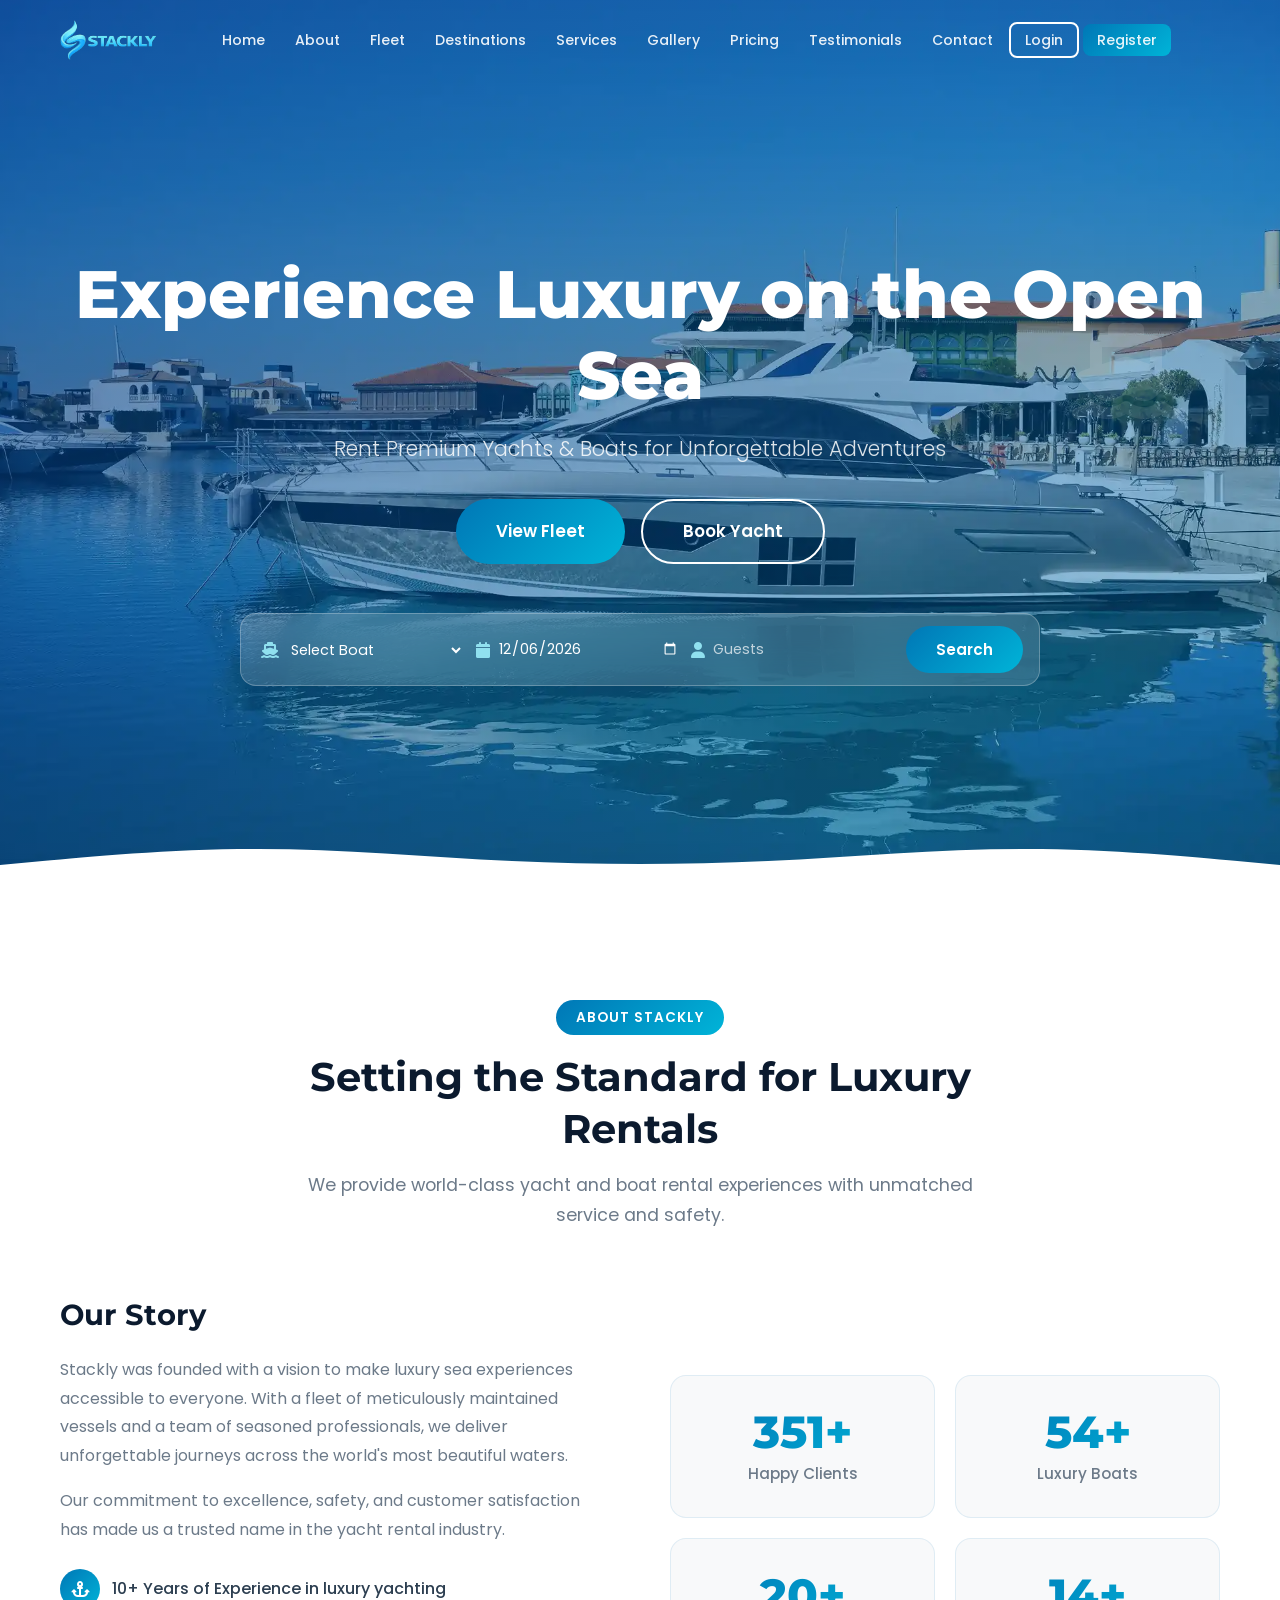
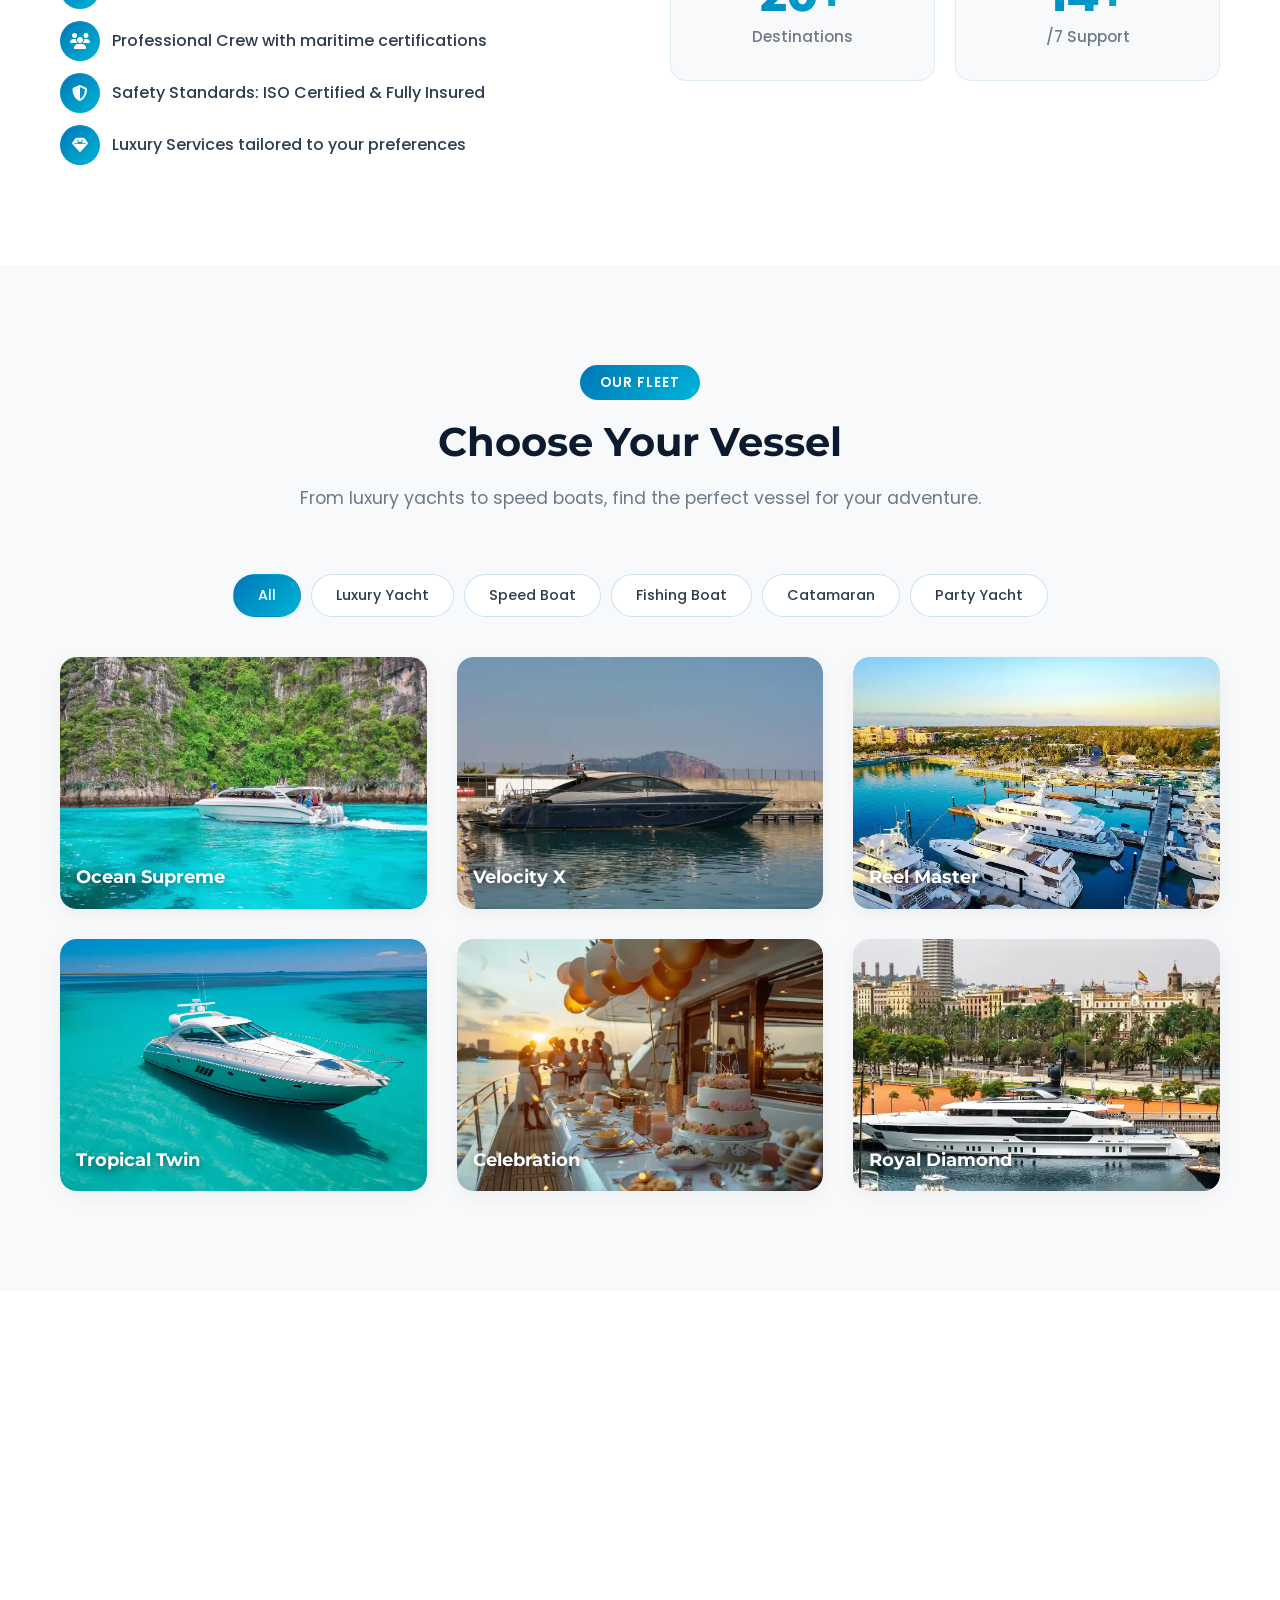
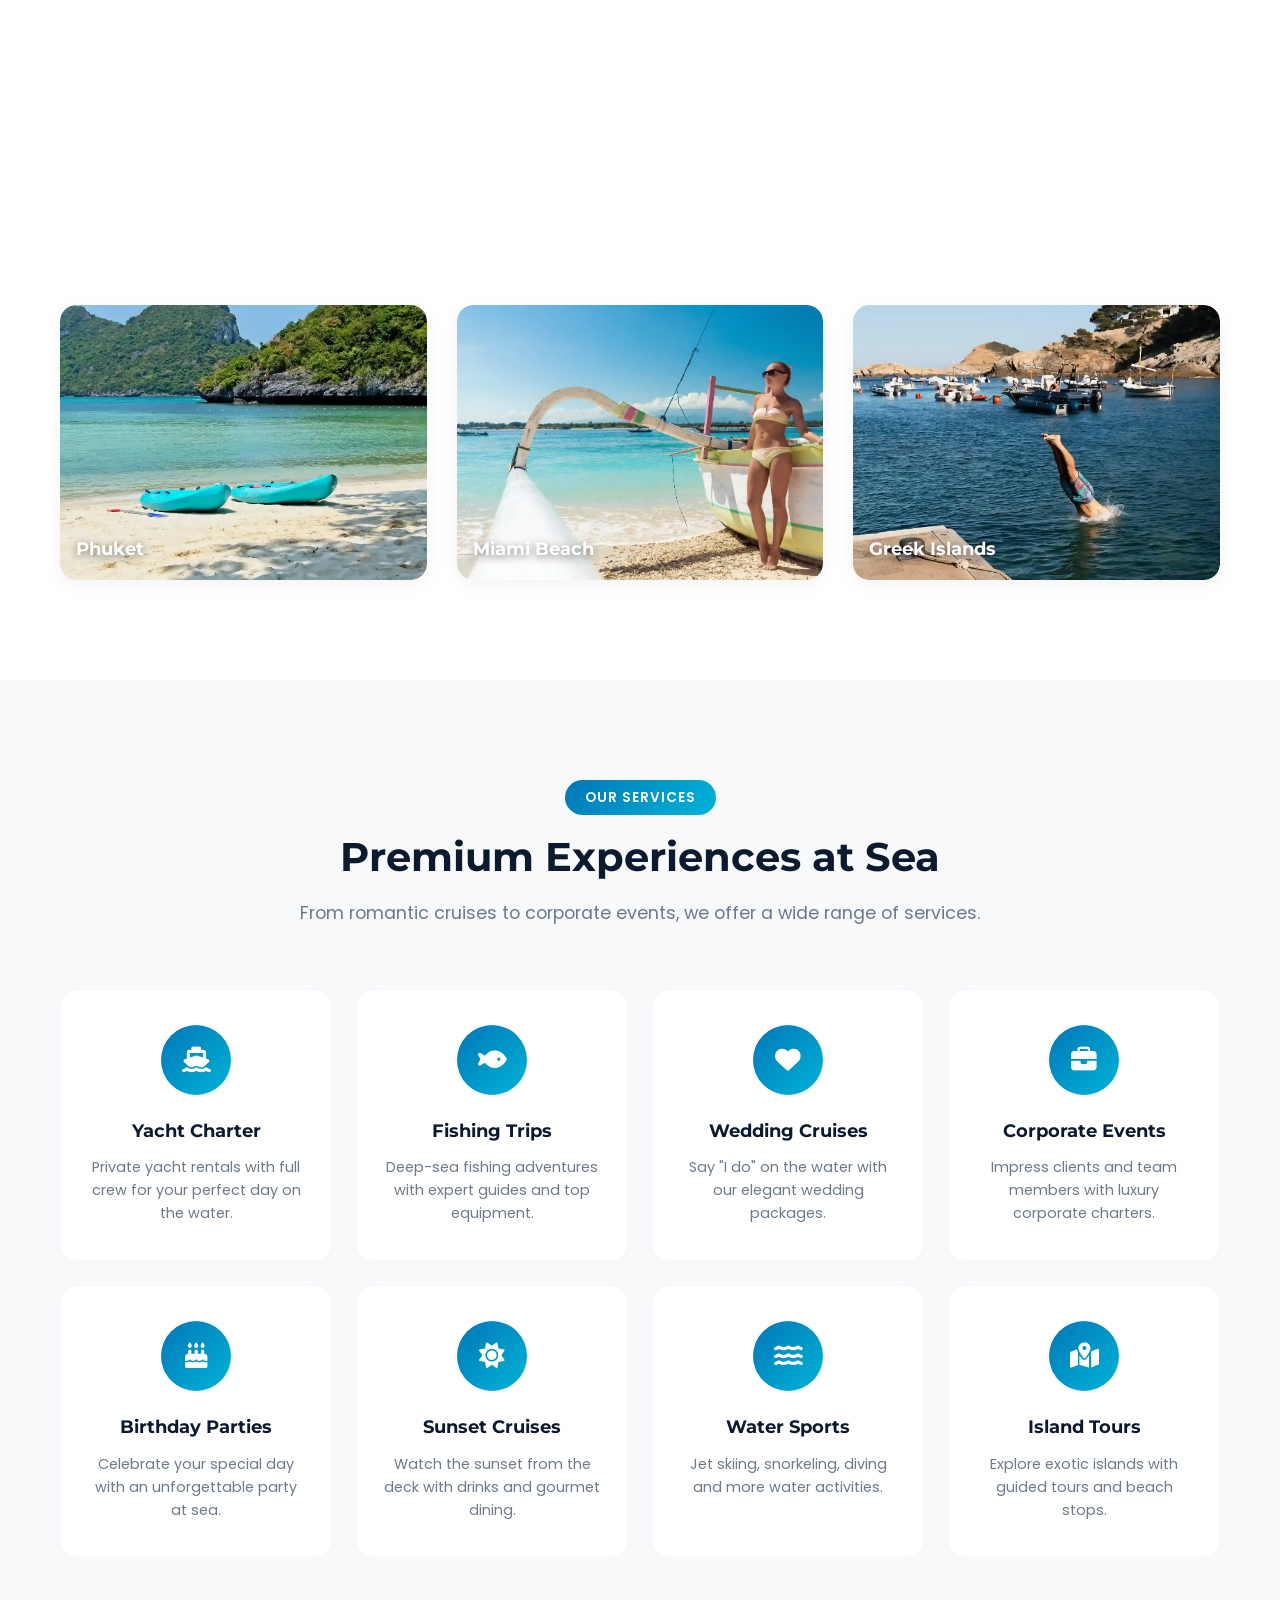
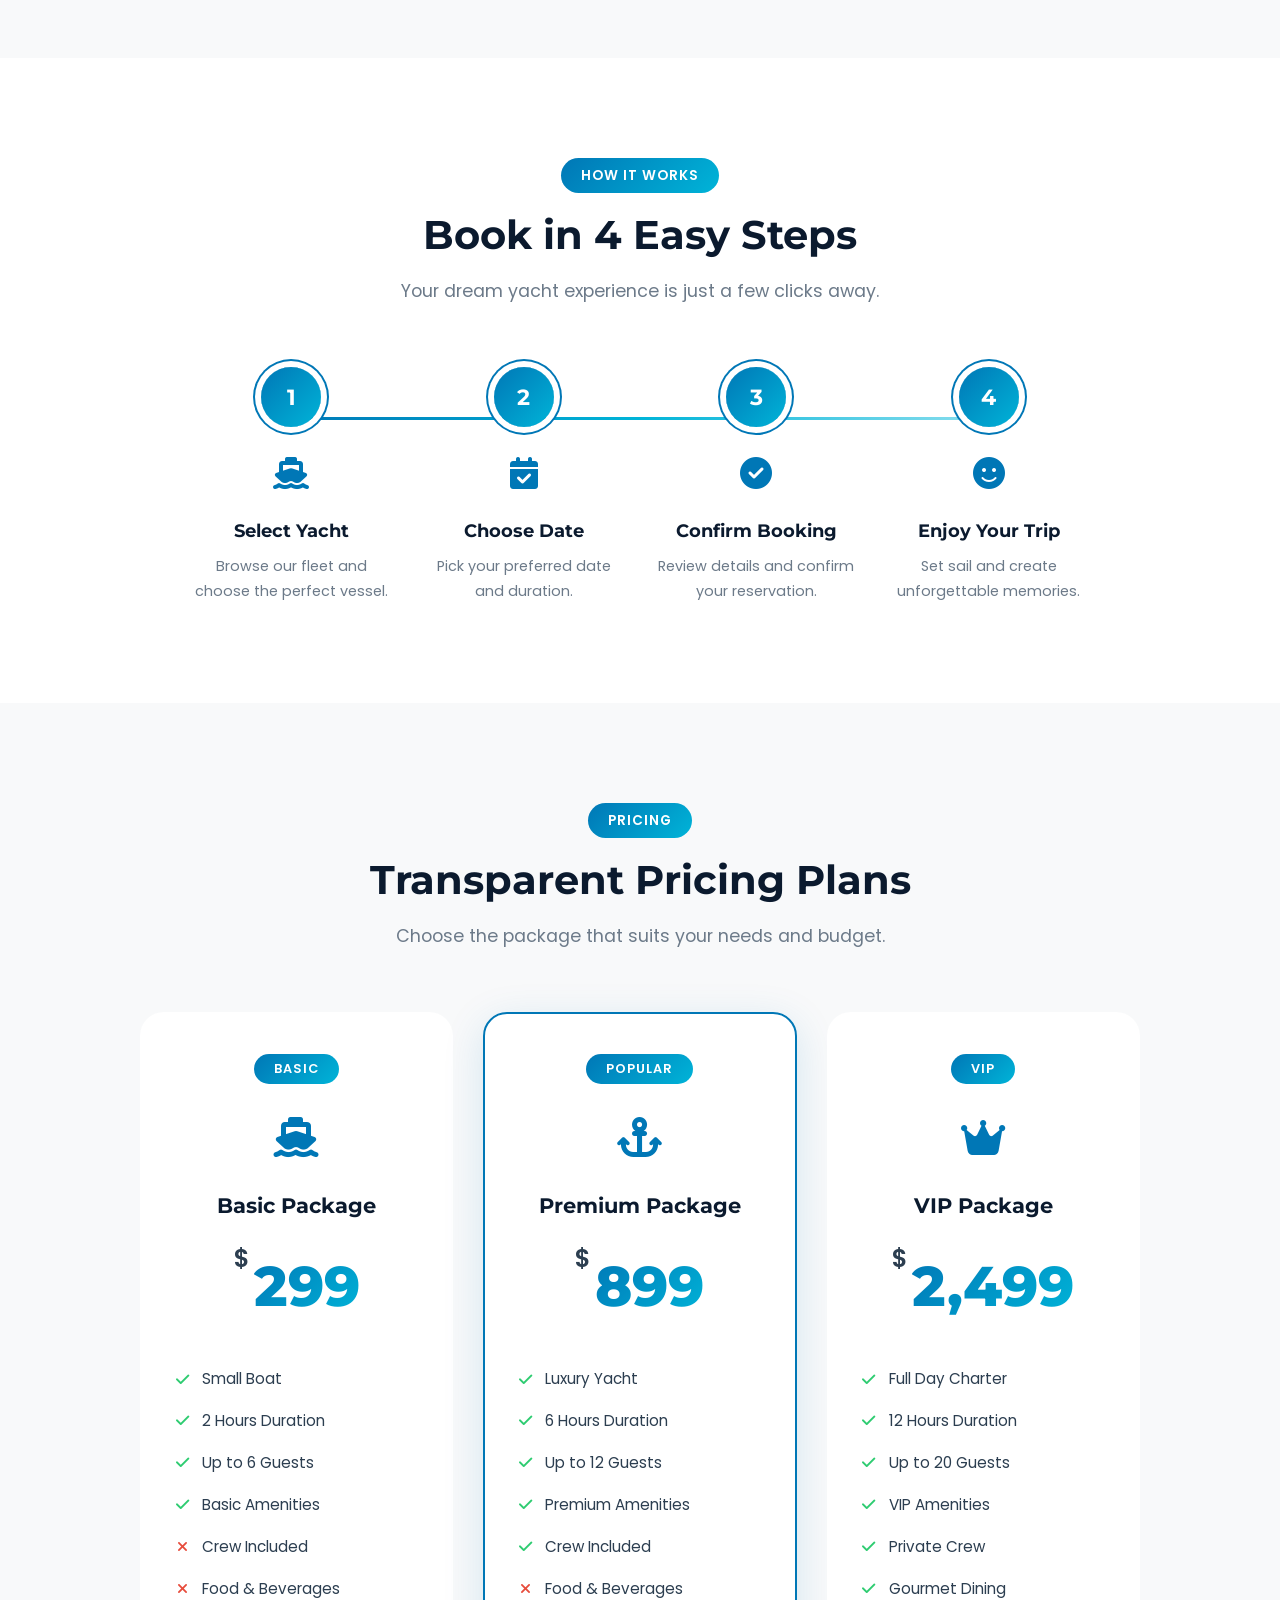
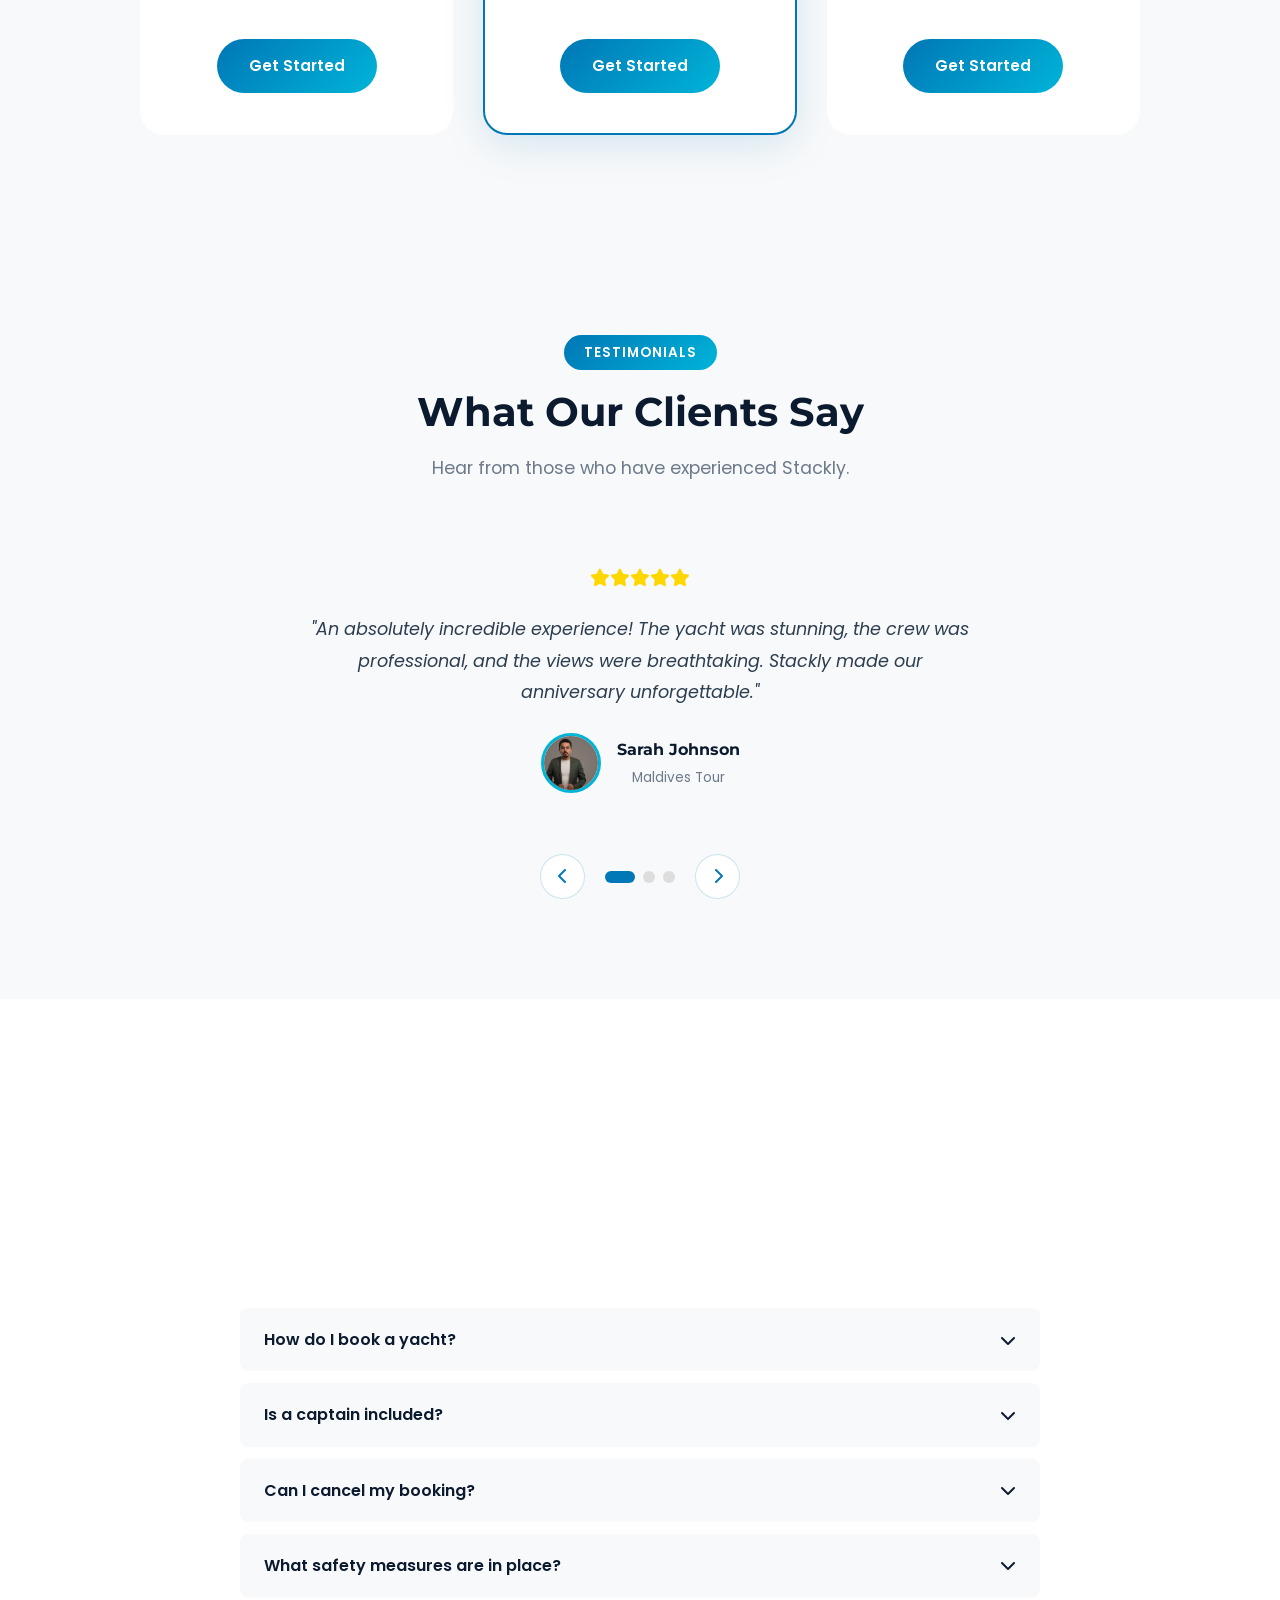
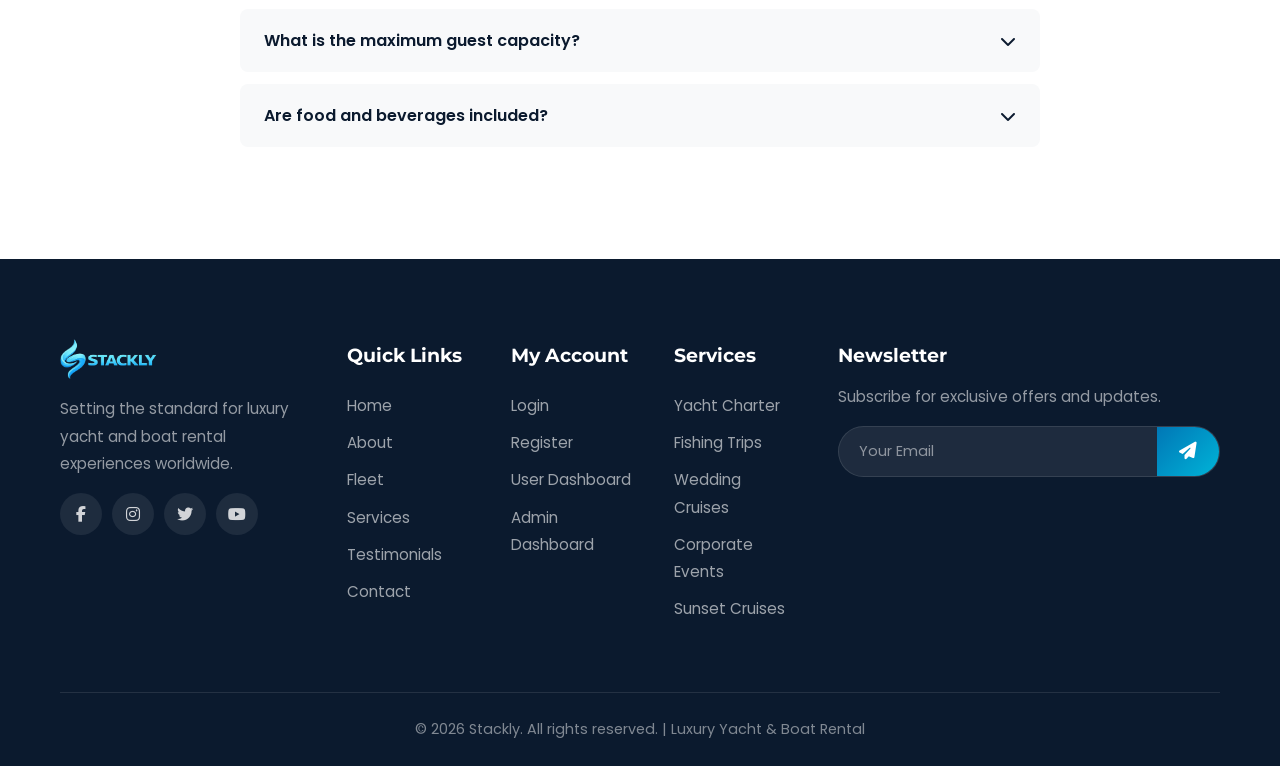
==== index.html @ c7f61d39 "completed 94%" ====
<!DOCTYPE html>
<html lang="en">
<head>
  <meta charset="UTF-8">
  <meta name="viewport" content="width=device-width, initial-scale=1.0">
  <meta name="description" content="Stackly - Premium Yacht & Boat Rental Services. Explore luxury yacht experiences, exclusive destinations, and memorable sea adventures.">
  <meta name="keywords" content="yacht rental, boat rental, luxury yacht, stackly, boat charter, Maldives, Dubai, yacht experience">
  <meta name="author" content="Stackly">
  <title>Stackly | Luxury Yacht & Boat Rental</title>
  <link rel="preconnect" href="https://fonts.googleapis.com">
  <link rel="preconnect" href="https://fonts.gstatic.com" crossorigin>
  <link href="https://fonts.googleapis.com/css2?family=Poppins:wght@300;400;500;600;700;800&family=Montserrat:wght@300;400;500;600;700;800&display=swap" rel="stylesheet">
  <link rel="stylesheet" href="https://cdnjs.cloudflare.com/ajax/libs/font-awesome/6.5.0/css/all.min.css">
  <link rel="stylesheet" href="css/style.css">
  <link rel="stylesheet" href="css/responsive.css">
</head>
<body>

  <!-- Loading Screen -->
  <div id="loading-screen">
    <div class="loader-container">
      <i class="fas fa-ship loader-icon"></i>
      <div class="loader-bar"></div>
      <p>Setting Sail...</p>
    </div>
  </div>

  <!-- Scroll To Top -->
  <button id="scroll-top-btn" aria-label="Scroll to top">
    <i class="fas fa-chevron-up"></i>
  </button>

  <!-- Header / Navbar -->
  <header id="header">
    <nav class="navbar container">
      <a href="#home" class="mobile-back" aria-label="Back to top"><i class="fas fa-arrow-up"></i></a>
      <a href="#home" class="logo">
        <img src="images/gallery/logo.webp" alt="Stackly">
      </a>
      <ul class="nav-menu" id="nav-menu">
        <li><button class="nav-close" id="nav-close" aria-label="Close menu">&times;</button></li>
        <li><a href="index.html" class="nav-link active">Home</a></li>
        <li><a href="about.html" class="nav-link">About</a></li>
        <li><a href="fleet.html" class="nav-link">Fleet</a></li>
        <li><a href="destinations.html" class="nav-link">Destinations</a></li>
        <li><a href="services.html" class="nav-link">Services</a></li>
        <li><a href="gallery.html" class="nav-link">Gallery</a></li>
        <li><a href="pricing.html" class="nav-link">Pricing</a></li>
        <li><a href="testimonials.html" class="nav-link">Testimonials</a></li>
        <li><a href="contact.html" class="nav-link">Contact</a></li>
                <li class="nav-auth-mobile">
          <a href="login.html" class="nav-link btn-outline">Login</a>
          <a href="register.html" class="nav-link btn-primary">Register</a>
        </li></ul>
      <div class="nav-actions">
        <a href="login.html" class="btn btn-outline btn-sm">Login</a>
        <a href="register.html" class="btn btn-primary btn-sm">Register</a>
        <a href="contact.html" class="btn btn-primary btn-sm book-now">Book Now</a>
        <button class="hamburger" id="hamburger" aria-label="Toggle menu">
          <span></span><span></span><span></span>
        </button>
      </div>
    </nav>
  </header>

  <!-- Hero Section -->
  <section id="home" class="hero">
    <div class="hero-slider" id="hero-slider">
      <div class="slide active" style="background-image: url('./images/gallery/bg1_11zon.webp');"></div>
      <div class="slide" style="background-image: url('./images/gallery/bg3_11zon.webp');"></div>
      <div class="slide" style="background-image: url('./images/gallery/bg4_11zon.webp');"></div>
    </div>
    <div class="hero-overlay"></div>
    <div class="wave-container">
      <svg class="wave" viewBox="0 0 1440 320" preserveAspectRatio="none">
        <path fill="#ffffff" d="M0,224L48,213.3C96,203,192,181,288,181.3C384,181,480,203,576,213.3C672,224,768,224,864,213.3C960,203,1056,181,1152,181.3C1248,181,1344,203,1392,213.3L1440,224L1440,320L1392,320C1344,320,1248,320,1152,320C1056,320,960,320,864,320C768,320,672,320,576,320C480,320,384,320,288,320C192,320,96,320,48,320L0,320Z"></path>
      </svg>
    </div>
    <div class="hero-content container">
      <div class="hero-text">
        <h1 class="hero-title">Experience Luxury on the Open Sea</h1>
        <p class="hero-subtitle">Rent Premium Yachts & Boats for Unforgettable Adventures</p>
        <div class="hero-buttons">
          <a href="fleet.html" class="btn btn-primary btn-lg" style="animation-delay: 0.4s">View Fleet</a>
          <a href="contact.html" class="btn btn-outline btn-lg" style="animation-delay: 0.6s">Book Yacht</a>
        </div>
      </div>
      <div class="floating-yacht">
        <i class="fas fa-ship"></i>
      </div>
      <div class="hero-search">
        <form class="search-form" id="search-form">
          <div class="form-group">
            <i class="fas fa-ship"></i>
            <select name="boat-type" id="boat-type">
              <option value="">Select Boat</option>
              <option value="luxury">Luxury Yacht</option>
              <option value="speed">Speed Boat</option>
              <option value="fishing">Fishing Boat</option>
              <option value="catamaran">Catamaran</option>
              <option value="party">Party Yacht</option>
            </select>
          </div>
          <div class="form-group">
            <i class="fas fa-calendar"></i>
            <input type="date" id="check-date" min="">
          </div>
          <div class="form-group">
            <i class="fas fa-user"></i>
            <input type="number" id="guests" placeholder="Guests" min="1" max="50">
          </div>
          <button type="submit" class="btn btn-primary">Search</button>
        </form>
      </div>
    </div>
  
  </section>

  <!-- About Section -->
  <section id="about" class="section about">
    <div class="container">
      <div class="section-header reveal">
        <span class="section-tag">About Stackly</span>
        <h2 class="section-title">Setting the Standard for Luxury Rentals</h2>
        <p class="section-desc">We provide world-class yacht and boat rental experiences with unmatched service and safety.</p>
      </div>
      <div class="about-grid">
        <div class="about-content reveal">
          <h3>Our Story</h3>
          <p>Stackly was founded with a vision to make luxury sea experiences accessible to everyone. With a fleet of meticulously maintained vessels and a team of seasoned professionals, we deliver unforgettable journeys across the world's most beautiful waters.</p>
          <p>Our commitment to excellence, safety, and customer satisfaction has made us a trusted name in the yacht rental industry.</p>
          <div class="about-features">
            <div class="about-feature">
              <i class="fas fa-anchor"></i>
              <span>10+ Years of Experience in luxury yachting</span>
            </div>
            <div class="about-feature">
              <i class="fas fa-users"></i>
              <span>Professional Crew with maritime certifications</span>
            </div>
            <div class="about-feature">
              <i class="fas fa-shield-alt"></i>
              <span>Safety Standards: ISO Certified & Fully Insured</span>
            </div>
            <div class="about-feature">
              <i class="fas fa-gem"></i>
              <span>Luxury Services tailored to your preferences</span>
            </div>
          </div>
        </div>
        <div class="about-stats reveal">
          <div class="stat-card">
            <span class="stat-number" data-target="500">0</span>
            <span class="stat-label">Happy Clients</span>
          </div>
          <div class="stat-card">
            <span class="stat-number" data-target="100">0</span>
            <span class="stat-label">Luxury Boats</span>
          </div>
          <div class="stat-card">
            <span class="stat-number" data-target="50">0</span>
            <span class="stat-label">Destinations</span>
          </div>
          <div class="stat-card">
            <span class="stat-number" data-target="24">0</span>
            <span class="stat-label">/7 Support</span>
          </div>
        </div>
      </div>
    </div>
  </section>

  <!-- Fleet Section -->
  <section id="fleet" class="section fleet">
    <div class="container">
      <div class="section-header reveal">
        <span class="section-tag">Our Fleet</span>
        <h2 class="section-title">Choose Your Vessel</h2>
        <p class="section-desc">From luxury yachts to speed boats, find the perfect vessel for your adventure.</p>
      </div>
      <div class="fleet-filters reveal">
        <button class="filter-btn active" data-filter="all">All</button>
        <button class="filter-btn" data-filter="luxury">Luxury Yacht</button>
        <button class="filter-btn" data-filter="speed">Speed Boat</button>
        <button class="filter-btn" data-filter="fishing">Fishing Boat</button>
        <button class="filter-btn" data-filter="catamaran">Catamaran</button>
        <button class="filter-btn" data-filter="party">Party Yacht</button>
      </div>
      <div class="fleet-grid" id="fleet-grid">
        <div class="fleet-card reveal flip-card" data-category="luxury">
          <div class="flip-card-inner">
            <div class="flip-card-front">
              <div class="fleet-img">
                <h3>Ocean Supreme</h3>
                <img src="./images/fleet/Ocean_11zon.webp" alt="Ocean Supreme">
              </div>
            </div>
            <div class="flip-card-back">
              <h3>Ocean Supreme</h3>
              <div class="fleet-specs">
                <span><i class="fas fa-user"></i> 12 Guests</span>
                <span><i class="fas fa-ruler"></i> 85 ft</span>
              </div>
              <div class="fleet-price">
                <span class="price">$1,200<span>/hr</span></span>
                <div class="rating">
                  <i class="fas fa-star"></i><i class="fas fa-star"></i><i class="fas fa-star"></i><i class="fas fa-star"></i><i class="fas fa-star"></i>
                </div>
              </div>
              <a href="contact.html" class="btn btn-primary btn-sm">Book Now</a>
            </div>
          </div>
        </div>
        <div class="fleet-card reveal flip-card" data-category="speed">
          <div class="flip-card-inner">
            <div class="flip-card-front">
              <div class="fleet-img">
                <h3>Velocity X</h3>
                <img src="./images/fleet/Velocity_11zon.webp" alt="Velocity X">
              </div>
            </div>
            <div class="flip-card-back">
              <h3>Velocity X</h3>
              <div class="fleet-specs">
                <span><i class="fas fa-user"></i> 6 Guests</span>
                <span><i class="fas fa-ruler"></i> 42 ft</span>
              </div>
              <div class="fleet-price">
                <span class="price">$450<span>/hr</span></span>
                <div class="rating">
                  <i class="fas fa-star"></i><i class="fas fa-star"></i><i class="fas fa-star"></i><i class="fas fa-star"></i><i class="fas fa-star"></i>
                </div>
              </div>
              <a href="contact.html" class="btn btn-primary btn-sm">Book Now</a>
            </div>
          </div>
        </div>
        <div class="fleet-card reveal flip-card" data-category="fishing">
          <div class="flip-card-inner">
            <div class="flip-card-front">
              <div class="fleet-img">
                <h3>Reel Master</h3>
                <img src="./images/fleet/Reel_11zon.webp" alt="Reel Master">
              </div>
            </div>
            <div class="flip-card-back">
              <h3>Reel Master</h3>
              <div class="fleet-specs">
                <span><i class="fas fa-user"></i> 8 Guests</span>
                <span><i class="fas fa-ruler"></i> 52 ft</span>
              </div>
              <div class="fleet-price">
                <span class="price">$600<span>/hr</span></span>
                <div class="rating">
                  <i class="fas fa-star"></i><i class="fas fa-star"></i><i class="fas fa-star"></i><i class="fas fa-star"></i><i class="fas fa-star-half-alt"></i>
                </div>
              </div>
              <a href="contact.html" class="btn btn-primary btn-sm">Book Now</a>
            </div>
          </div>
        </div>
        <div class="fleet-card reveal flip-card" data-category="catamaran">
          <div class="flip-card-inner">
            <div class="flip-card-front">
              <div class="fleet-img">
                <h3>Tropical Twin</h3>
                <img src="./images/gallery/bg3_11zon.webp" alt="Tropical Twin">
              </div>
            </div>
            <div class="flip-card-back">
              <h3>Tropical Twin</h3>
              <div class="fleet-specs">
                <span><i class="fas fa-user"></i> 16 Guests</span>
                <span><i class="fas fa-ruler"></i> 62 ft</span>
              </div>
              <div class="fleet-price">
                <span class="price">$950<span>/hr</span></span>
                <div class="rating">
                  <i class="fas fa-star"></i><i class="fas fa-star"></i><i class="fas fa-star"></i><i class="fas fa-star"></i><i class="fas fa-star"></i>
                </div>
              </div>
              <a href="contact.html" class="btn btn-primary btn-sm">Book Now</a>
            </div>
          </div>
        </div>
        <div class="fleet-card reveal flip-card" data-category="party">
          <div class="flip-card-inner">
            <div class="flip-card-front">
              <div class="fleet-img">
                 <h3>Celebration</h3>
                <img src="./images/fleet/Celebration_11zon.webp" alt="Celebration">
              </div>
            </div>
            <div class="flip-card-back">
              <h3>Celebration</h3>
              <div class="fleet-specs">
                <span><i class="fas fa-user"></i> 30 Guests</span>
                <span><i class="fas fa-ruler"></i> 95 ft</span>
              </div>
              <div class="fleet-price">
                <span class="price">$1,800<span>/hr</span></span>
                <div class="rating">
                  <i class="fas fa-star"></i><i class="fas fa-star"></i><i class="fas fa-star"></i><i class="fas fa-star"></i><i class="fas fa-star"></i>
                </div>
              </div>
              <a href="contact.html" class="btn btn-primary btn-sm">Book Now</a>
            </div>
          </div>
        </div>
        <div class="fleet-card reveal flip-card" data-category="luxury">
          <div class="flip-card-inner">
            <div class="flip-card-front">
              <div class="fleet-img">
                 <h3>Royal Diamond</h3>
                <img src="./images/fleet/Royal_11zon.webp" alt="Royal Diamond">
              </div>
            </div>
            <div class="flip-card-back">
              <h3>Royal Diamond</h3>
              <div class="fleet-specs">
                <span><i class="fas fa-user"></i> 20 Guests</span>
                <span><i class="fas fa-ruler"></i> 120 ft</span>
              </div>
              <div class="fleet-price">
                <span class="price">$2,500<span>/hr</span></span>
                <div class="rating">
                  <i class="fas fa-star"></i><i class="fas fa-star"></i><i class="fas fa-star"></i><i class="fas fa-star"></i><i class="fas fa-star"></i>
                </div>
              </div>
              <a href="contact.html" class="btn btn-primary btn-sm">Book Now</a>
            </div>
          </div>
        </div>
      </div>
    </div>
  </section>

  <!-- Destinations Section -->
  <section id="destinations" class="section destinations">
    <div class="container">
      <div class="section-header reveal">
        <span class="section-tag">Destinations</span>
        <h2 class="section-title">Explore Popular Waters</h2>
        <p class="section-desc">Discover the most breathtaking destinations for your next voyage.</p>
      </div>
      <div class="dest-grid">
        <div class="dest-card reveal flip-card">
          <div class="flip-card-inner">
            <div class="flip-card-front">
              <div class="dest-img">
                <h3>Maldives</h3>
                <img src="./images/destinations/Maldives_11zon.webp" alt="Maldives">
              </div>
            </div>
            <div class="flip-card-back">
              <h3>Maldives</h3>
              <p><i class="fas fa-clock"></i> 5 Days / 4 Nights</p>
              <span class="dest-price">From $2,500</span>
            </div>
          </div>
        </div>
        <div class="dest-card reveal flip-card">
          <div class="flip-card-inner">
            <div class="flip-card-front">
              <div class="dest-img">
                <h3>Dubai Marina</h3>
                <img src="./images/destinations/Dubai_11zon.webp" alt="Dubai Marina">
              </div>
            </div>
            <div class="flip-card-back">
              <h3>Dubai Marina</h3>
              <p><i class="fas fa-clock"></i> 3 Days / 2 Nights</p>
              <span class="dest-price">From $3,200</span>
            </div>
          </div>
        </div>
        <div class="dest-card reveal flip-card">
          <div class="flip-card-inner">
            <div class="flip-card-front">
              <div class="dest-img">
                <h3>Bali</h3>
                <img src="./images/destinations/Bali_11zon.webp" alt="Bali">
              </div>
            </div>
            <div class="flip-card-back">
              <h3>Bali</h3>
              <p><i class="fas fa-clock"></i> 4 Days / 3 Nights</p>
              <span class="dest-price">From $1,800</span>
            </div>
          </div>
        </div>
        <div class="dest-card reveal flip-card">
          <div class="flip-card-inner">
            <div class="flip-card-front">
              <div class="dest-img">
                 <h3>Phuket</h3>
                <img src="./images/destinations/Phuket_11zon.webp" alt="Phuket">
              </div>
            </div>
            <div class="flip-card-back">
              <h3>Phuket</h3>
              <p><i class="fas fa-clock"></i> 4 Days / 3 Nights</p>
              <span class="dest-price">From $1,600</span>
            </div>
          </div>
        </div>
        <div class="dest-card reveal flip-card">
          <div class="flip-card-inner">
            <div class="flip-card-front">
              <div class="dest-img">
                <h3>Miami Beach</h3>
                <img src="./images/destinations/Miami_11zon.webp" alt="Miami Beach">
              </div>
            </div>
            <div class="flip-card-back">
              <h3>Miami Beach</h3>
              <p><i class="fas fa-clock"></i> 3 Days / 2 Nights</p>
              <span class="dest-price">From $2,000</span>
            </div>
          </div>
        </div>
        <div class="dest-card reveal flip-card">
          <div class="flip-card-inner">
            <div class="flip-card-front">
              <div class="dest-img">
                <h3>Greek Islands</h3>
                <img src="./images/destinations/Greek_11zon.webp" alt="Greek Islands">
              </div>
            </div>
            <div class="flip-card-back">
              <h3>Greek Islands</h3>
              <p><i class="fas fa-clock"></i> 7 Days / 6 Nights</p>
              <span class="dest-price">From $3,500</span>
            </div>
          </div>
        </div>
      </div>
    </div>
  </section>

  <!-- Services Section -->
  <section id="services" class="section services">
    <div class="container">
      <div class="section-header reveal">
        <span class="section-tag">Our Services</span>
        <h2 class="section-title">Premium Experiences at Sea</h2>
        <p class="section-desc">From romantic cruises to corporate events, we offer a wide range of services.</p>
      </div>
      <div class="services-grid">
        <div class="service-card reveal">
          <div class="service-icon"><i class="fas fa-ship"></i></div>
          <h3>Yacht Charter</h3>
          <p>Private yacht rentals with full crew for your perfect day on the water.</p>
        </div>
        <div class="service-card reveal">
          <div class="service-icon"><i class="fas fa-fish"></i></div>
          <h3>Fishing Trips</h3>
          <p>Deep-sea fishing adventures with expert guides and top equipment.</p>
        </div>
        <div class="service-card reveal">
          <div class="service-icon"><i class="fas fa-heart"></i></div>
          <h3>Wedding Cruises</h3>
          <p>Say "I do" on the water with our elegant wedding packages.</p>
        </div>
        <div class="service-card reveal">
          <div class="service-icon"><i class="fas fa-briefcase"></i></div>
          <h3>Corporate Events</h3>
          <p>Impress clients and team members with luxury corporate charters.</p>
        </div>
        <div class="service-card reveal">
          <div class="service-icon"><i class="fas fa-birthday-cake"></i></div>
          <h3>Birthday Parties</h3>
          <p>Celebrate your special day with an unforgettable party at sea.</p>
        </div>
        <div class="service-card reveal">
          <div class="service-icon"><i class="fas fa-sun"></i></div>
          <h3>Sunset Cruises</h3>
          <p>Watch the sunset from the deck with drinks and gourmet dining.</p>
        </div>
        <div class="service-card reveal">
          <div class="service-icon"><i class="fas fa-water"></i></div>
          <h3>Water Sports</h3>
          <p>Jet skiing, snorkeling, diving and more water activities.</p>
        </div>
        <div class="service-card reveal">
          <div class="service-icon"><i class="fas fa-map-marked-alt"></i></div>
          <h3>Island Tours</h3>
          <p>Explore exotic islands with guided tours and beach stops.</p>
        </div>
      </div>
    </div>
  </section>

  <!-- Booking Process Section -->
  <section id="booking" class="section booking-process">
    <div class="container">
      <div class="section-header reveal">
        <span class="section-tag">How It Works</span>
        <h2 class="section-title">Book in 4 Easy Steps</h2>
        <p class="section-desc">Your dream yacht experience is just a few clicks away.</p>
      </div>
      <div class="steps-container">
        <div class="step reveal">
          <div class="step-number">1</div>
          <div class="step-icon"><i class="fas fa-ship"></i></div>
          <h3>Select Yacht</h3>
          <p>Browse our fleet and choose the perfect vessel.</p>
        </div>
        <div class="step reveal">
          <div class="step-number">2</div>
          <div class="step-icon"><i class="fas fa-calendar-check"></i></div>
          <h3>Choose Date</h3>
          <p>Pick your preferred date and duration.</p>
        </div>
        <div class="step reveal">
          <div class="step-number">3</div>
          <div class="step-icon"><i class="fas fa-check-circle"></i></div>
          <h3>Confirm Booking</h3>
          <p>Review details and confirm your reservation.</p>
        </div>
        <div class="step reveal">
          <div class="step-number">4</div>
          <div class="step-icon"><i class="fas fa-smile"></i></div>
          <h3>Enjoy Your Trip</h3>
          <p>Set sail and create unforgettable memories.</p>
        </div>
        <div class="steps-line"></div>
      </div>
    </div>
  </section>

  <!-- Pricing Section -->
  <section id="pricing" class="section pricing">
    <div class="container">
      <div class="section-header reveal">
        <span class="section-tag">Pricing</span>
        <h2 class="section-title">Transparent Pricing Plans</h2>
        <p class="section-desc">Choose the package that suits your needs and budget.</p>
      </div>
      <div class="pricing-grid">
        <div class="pricing-card reveal">
          <div class="pricing-badge">Basic</div>
          <div class="pricing-icon"><i class="fas fa-ship"></i></div>
          <h3>Basic Package</h3>
          <div class="pricing-amount">
            <span class="currency">$</span>
            <span class="amount">299</span>
          </div>
          <ul class="pricing-features">
            <li><i class="fas fa-check"></i> Small Boat</li>
            <li><i class="fas fa-check"></i> 2 Hours Duration</li>
            <li><i class="fas fa-check"></i> Up to 6 Guests</li>
            <li><i class="fas fa-check"></i> Basic Amenities</li>
            <li><i class="fas fa-times"></i> Crew Included</li>
            <li><i class="fas fa-times"></i> Food & Beverages</li>
          </ul>
          <a href="contact.html" class="btn btn-primary">Get Started</a>
        </div>
        <div class="pricing-card pricing-popular reveal">
          <div class="pricing-badge">Popular</div>
          <div class="pricing-icon"><i class="fas fa-anchor"></i></div>
          <h3>Premium Package</h3>
          <div class="pricing-amount">
            <span class="currency">$</span>
            <span class="amount">899</span>
          </div>
          <ul class="pricing-features">
            <li><i class="fas fa-check"></i> Luxury Yacht</li>
            <li><i class="fas fa-check"></i> 6 Hours Duration</li>
            <li><i class="fas fa-check"></i> Up to 12 Guests</li>
            <li><i class="fas fa-check"></i> Premium Amenities</li>
            <li><i class="fas fa-check"></i> Crew Included</li>
            <li><i class="fas fa-times"></i> Food & Beverages</li>
          </ul>
          <a href="contact.html" class="btn btn-primary">Get Started</a>
        </div>
        <div class="pricing-card reveal">
          <div class="pricing-badge">VIP</div>
          <div class="pricing-icon"><i class="fas fa-crown"></i></div>
          <h3>VIP Package</h3>
          <div class="pricing-amount">
            <span class="currency">$</span>
            <span class="amount">2,499</span>
          </div>
          <ul class="pricing-features">
            <li><i class="fas fa-check"></i> Full Day Charter</li>
            <li><i class="fas fa-check"></i> 12 Hours Duration</li>
            <li><i class="fas fa-check"></i> Up to 20 Guests</li>
            <li><i class="fas fa-check"></i> VIP Amenities</li>
            <li><i class="fas fa-check"></i> Private Crew</li>
            <li><i class="fas fa-check"></i> Gourmet Dining</li>
          </ul>
          <a href="contact.html" class="btn btn-primary">Get Started</a>
        </div>
      </div>
    </div>
  </section>


  <!-- Lightbox -->
  <div id="lightbox" class="lightbox">
    <span class="lightbox-close">&times;</span>
    <img class="lightbox-content" id="lightbox-img">
  </div>

  <!-- Testimonials Section -->
  <section id="testimonials" class="section testimonials">
    <div class="container">
      <div class="section-header reveal">
        <span class="section-tag">Testimonials</span>
        <h2 class="section-title">What Our Clients Say</h2>
        <p class="section-desc">Hear from those who have experienced Stackly.</p>
      </div>
      <div class="testimonial-container reveal">
        <div class="testimonial-slider" id="testimonial-slider">
          <div class="testimonial-slide active">
            <div class="testimonial-stars">
              <i class="fas fa-star"></i><i class="fas fa-star"></i><i class="fas fa-star"></i><i class="fas fa-star"></i><i class="fas fa-star"></i>
            </div>
            <p class="testimonial-text">"An absolutely incredible experience! The yacht was stunning, the crew was professional, and the views were breathtaking. Stackly made our anniversary unforgettable."</p>
            <div class="testimonial-author">
              <img src="images/team/1.webp" alt="Sarah Johnson">
              <div>
                <h4>Sarah Johnson</h4>
                <span>Maldives Tour</span>
              </div>
            </div>
          </div>
          <div class="testimonial-slide">
            <div class="testimonial-stars">
              <i class="fas fa-star"></i><i class="fas fa-star"></i><i class="fas fa-star"></i><i class="fas fa-star"></i><i class="fas fa-star"></i>
            </div>
            <p class="testimonial-text">"Booked a corporate event with Stackly and it exceeded all expectations. The team handled everything flawlessly. Highly recommend for any special occasion."</p>
            <div class="testimonial-author">
              <img src="images/team/2.webp" alt="Michael Chen">
              <div>
                <h4>Michael Chen</h4>
                <span>Corporate Event</span>
              </div>
            </div>
          </div>
          <div class="testimonial-slide">
            <div class="testimonial-stars">
              <i class="fas fa-star"></i><i class="fas fa-star"></i><i class="fas fa-star"></i><i class="fas fa-star"></i><i class="fas fa-star-half-alt"></i>
            </div>
            <p class="testimonial-text">"The sunset cruise was magical! Everything was perfect from the booking process to the actual trip. The crew made us feel like royalty. Can't wait to do it again!"</p>
            <div class="testimonial-author">
              <img src="images/team/3.webp" alt="Emily Davis">
              <div>
                <h4>Emily Davis</h4>
                <span>Sunset Cruise</span>
              </div>
            </div>
          </div>
        </div>
        <div class="testimonial-controls">
          <button class="testimonial-btn prev-btn" aria-label="Previous"><i class="fas fa-chevron-left"></i></button>
          <div class="testimonial-dots">
            <span class="dot active"></span>
            <span class="dot"></span>
            <span class="dot"></span>
          </div>
          <button class="testimonial-btn next-btn" aria-label="Next"><i class="fas fa-chevron-right"></i></button>
        </div>
      </div>
    </div>
  </section>

  <!-- FAQ Section -->
  <section id="faq" class="section" style="background: var(--white);">
    <div class="container">
      <div class="section-header reveal">
        <span class="section-tag">FAQ</span>
        <h2 class="section-title">Frequently Asked Questions</h2>
        <p class="section-desc">Everything you need to know before booking your yacht experience.</p>
      </div>
      <div class="pricing-faq reveal" style="margin-top: 0;">
        <div class="faq-item">
          <div class="faq-question" onclick="toggleFaq(this)">
            How do I book a yacht?
            <i class="fas fa-chevron-down"></i>
          </div>
          <div class="faq-answer">Simply browse our fleet, select your preferred vessel, choose your date and duration, and submit a booking request. Our team will confirm within 2 hours.</div>
        </div>
        <div class="faq-item">
          <div class="faq-question" onclick="toggleFaq(this)">
            Is a captain included?
            <i class="fas fa-chevron-down"></i>
          </div>
          <div class="faq-answer">Yes, all our rentals include a licensed captain and crew. Premium and VIP packages also include additional crew members for catering and service.</div>
        </div>
        <div class="faq-item">
          <div class="faq-question" onclick="toggleFaq(this)">
            Can I cancel my booking?
            <i class="fas fa-chevron-down"></i>
          </div>
          <div class="faq-answer">Free cancellation is available up to 48 hours before departure. A 50% refund is offered for cancellations between 24-48 hours. No refunds within 24 hours.</div>
        </div>
        <div class="faq-item">
          <div class="faq-question" onclick="toggleFaq(this)">
            What safety measures are in place?
            <i class="fas fa-chevron-down"></i>
          </div>
          <div class="faq-answer">All vessels are equipped with life jackets, GPS tracking, first aid kits, and emergency communication systems. Our crew is trained in advanced safety procedures.</div>
        </div>
        <div class="faq-item">
          <div class="faq-question" onclick="toggleFaq(this)">
            What is the maximum guest capacity?
            <i class="fas fa-chevron-down"></i>
          </div>
          <div class="faq-answer">Capacity varies by vessel, ranging from 6 guests on speed boats to 30 guests on party yachts. VIP yachts can accommodate up to 20 guests for full-day charters.</div>
        </div>
        <div class="faq-item">
          <div class="faq-question" onclick="toggleFaq(this)">
            Are food and beverages included?
            <i class="fas fa-chevron-down"></i>
          </div>
          <div class="faq-answer">Basic packages include water and soft drinks. Premium packages include a full catering menu. VIP packages feature gourmet dining with a private chef.</div>
        </div>
      </div>
    </div>
  </section>

  

  <!-- Footer -->
  <footer class="footer">
    <div class="container">
      <div class="footer-grid">
        <div class="footer-brand reveal">
          <a href="index.html" class="logo">
            <img src="images/gallery/logo.webp" alt="Stackly">
          </a>
          <p class="para">Setting the standard for luxury yacht and boat rental experiences worldwide.</p>
          <div class="footer-social">
            <a href="404.html" aria-label="Facebook"><i class="fab fa-facebook-f"></i></a>
            <a href="404.html" aria-label="Instagram"><i class="fab fa-instagram"></i></a>
            <a href="404.html" aria-label="Twitter"><i class="fab fa-twitter"></i></a>
            <a href="404.html" aria-label="YouTube"><i class="fab fa-youtube"></i></a>
          </div>
        </div>
        <div class="footer-links reveal">
          <h3>Quick Links</h3>
          <ul>
            <li><a href="index.html">Home</a></li>
            <li><a href="about.html">About</a></li>
            <li><a href="fleet.html">Fleet</a></li>
            <li><a href="services.html">Services</a></li>
            <li><a href="testimonials.html">Testimonials</a></li>
            <li><a href="contact.html">Contact</a></li>
          </ul>
        </div>
        <div class="footer-links reveal">
          <h3>My Account</h3>
          <ul>
            <li><a href="login.html">Login</a></li>
            <li><a href="register.html">Register</a></li>
            <li><a href="dashboard/user-dashboard.html">User Dashboard</a></li>
            <li><a href="dashboard/admin-dashboard.html">Admin Dashboard</a></li>
          </ul>
        </div>
        <div class="footer-links reveal">
          <h3>Services</h3>
          <ul>
            <li><a href="services.html">Yacht Charter</a></li>
            <li><a href="services.html">Fishing Trips</a></li>
            <li><a href="services.html">Wedding Cruises</a></li>
            <li><a href="services.html">Corporate Events</a></li>
            <li><a href="services.html">Sunset Cruises</a></li>
          </ul>
        </div>
        <div class="footer-newsletter reveal">
          <h3>Newsletter</h3>
          <p>Subscribe for exclusive offers and updates.</p>
          <form id="newsletter-form">
            <div class="newsletter-group">
              <input type="email" placeholder="Your Email" required>
              <button type="submit" aria-label="Subscribe"><i class="fas fa-paper-plane"></i></button>
            </div>
          </form>
        </div>
      </div>
      <div class="footer-bottom">
        <p>&copy; 2026 Stackly. All rights reserved. | Luxury Yacht & Boat Rental</p>
      </div>
    </div>
  </footer>

  <script src="js/script.js"></script>
  <script>
  function toggleFaq(el) {
    el.classList.toggle('active');
    const answer = el.nextElementSibling;
    if (answer) answer.classList.toggle('open');
  }
  </script>
</body>
</html>
---- css/style.css ----
/* ============================================
   STACKLY - Luxury Yacht & Boat Rental
   Main Stylesheet
   ============================================ */

/* CSS Custom Properties */
:root {
  --primary: #0077B6;
  --secondary: #00B4D8;
  --accent: #90E0EF;
  --dark-blue: #023E8A;
  --white: #FFFFFF;
  --light-gray: #F8F9FA;
  --dark: #0B1A2E;
  --text: #2C3E50;
  --text-light: #6C7A89;
  --gradient: linear-gradient(135deg, var(--primary), var(--secondary));
  --gradient-dark: linear-gradient(135deg, var(--dark-blue), var(--primary));
  --shadow: 0 10px 40px rgba(0, 119, 182, 0.15);
  --shadow-hover: 0 20px 60px rgba(0, 119, 182, 0.25);
  --glass: rgba(255, 255, 255, 0.15);
  --glass-border: rgba(255, 255, 255, 0.25);
  --radius: 16px;
  --radius-sm: 8px;
  --radius-lg: 24px;
  --transition: all 0.3s cubic-bezier(0.4, 0, 0.2, 1);
  --font-primary: 'Poppins', sans-serif;
  --font-secondary: 'Montserrat', sans-serif;
}

/* Reset */
*, *::before, *::after {
  margin: 0;
  padding: 0;
  box-sizing: border-box;
}

html {
  scroll-behavior: smooth;
  scroll-padding-top: 80px;
}

body {
  font-family: var(--font-primary);
  color: var(--text);
  background: var(--white);
  overflow-x: hidden;
  line-height: 1.7;
}

a {
  text-decoration: none;
  color: inherit;
}

ul {
  list-style: none;
}

img {
  max-width: 100%;
  height: auto;
  display: block;
}

.container {
  max-width: 1200px;
  margin: 0 auto;
  padding: 0 20px;
}

.section {
  padding: 100px 0;
  position: relative;
}

/* ============================================
   Section Header
   ============================================ */
.section-header {
  text-align: center;
  max-width: 700px;
  margin: 0 auto 60px;
}

.section-tag {
  display: inline-block;
  background: var(--gradient);
  color: var(--white);
  padding: 6px 20px;
  border-radius: 50px;
  font-size: 0.85rem;
  font-weight: 600;
  letter-spacing: 1px;
  text-transform: uppercase;
  margin-bottom: 16px;
}

.section-title {
  font-family: var(--font-secondary);
  font-size: 2.5rem;
  font-weight: 700;
  color: var(--dark);
  margin-bottom: 16px;
  line-height: 1.3;
}

.section-desc {
  color: var(--text-light);
  font-size: 1.1rem;
}

.reveal .section-tag,
.reveal .section-title,
.reveal .section-desc {
  opacity: 0;
  transform: translateY(30px);
  transition: all 0.6s cubic-bezier(0.4, 0, 0.2, 1);
}

.reveal .section-title {
  transform: translateX(-30px);
}

.reveal .section-desc {
  transform: translateX(30px);
}

.reveal.revealed .section-tag,
.reveal.revealed .section-title,
.reveal.revealed .section-desc {
  opacity: 1;
  transform: translate(0, 0);
}

.reveal.revealed .section-tag {
  transition-delay: 0s;
}

.reveal.revealed .section-title {
  transition-delay: 0.15s;
}

.reveal.revealed .section-desc {
  transition-delay: 0.3s;
}

/* ============================================
   Buttons
   ============================================ */
.btn {
  display: inline-flex;
  align-items: center;
  justify-content: center;
  gap: 8px;
  padding: 14px 32px;
  border-radius: 50px;
  font-family: var(--font-primary);
  font-size: 0.95rem;
  font-weight: 600;
  cursor: pointer;
  transition: var(--transition);
  border: 2px solid transparent;
  position: relative;
  overflow: hidden;
}

.btn-primary {
  background: var(--gradient);
  color: var(--white);
  border: none;
}

.btn-primary:hover {
  transform: translateY(-3px);
  box-shadow: 0 10px 30px rgba(0, 119, 182, 0.4);
}

.btn-outline {
  background: transparent;
  color: var(--white);
  border: 2px solid var(--white);
}

.btn-outline:hover {
  background: var(--white);
  color: var(--primary);
  transform: translateY(-3px);
}

.btn-lg {
  padding: 16px 40px;
  font-size: 1.05rem;
}

.btn-sm {
  padding: 6px 18px;
  font-size: 0.85rem;
  min-height: 34px;
}

.btn-block {
  width: 100%;
}

/* ============================================
   Loading Screen
   ============================================ */
#loading-screen {
  position: fixed;
  inset: 0;
  background: var(--dark);
  display: flex;
  align-items: center;
  justify-content: center;
  z-index: 99999;
  transition: opacity 0.6s ease, visibility 0.6s ease;
}

#loading-screen.hidden {
  opacity: 0;
  visibility: hidden;
}

.loader-container {
  text-align: center;
  color: var(--white);
}

.loader-icon {
  font-size: 3rem;
  color: var(--accent);
  animation: floatYacht 1.5s ease-in-out infinite;
}

.loader-bar {
  width: 200px;
  height: 3px;
  background: rgba(255, 255, 255, 0.1);
  border-radius: 10px;
  margin: 20px auto;
  overflow: hidden;
  position: relative;
}

.loader-bar::after {
  content: '';
  position: absolute;
  left: -100%;
  width: 100%;
  height: 100%;
  background: var(--gradient);
  border-radius: 10px;
  animation: loadBar 1.5s ease-in-out infinite;
}

.loader-container p {
  font-family: var(--font-secondary);
  font-size: 1rem;
  letter-spacing: 2px;
  opacity: 0.7;
}

@keyframes loadBar {
  0% { left: -100%; }
  100% { left: 100%; }
}

@keyframes floatYacht {
  0%, 100% { transform: translateY(0); }
  50% { transform: translateY(-15px); }
}

/* ============================================
   Scroll To Top
   ============================================ */
#scroll-top-btn {
  position: fixed;
  bottom: 30px;
  right: 30px;
  width: 50px;
  height: 50px;
  border-radius: 50%;
  background: var(--gradient);
  color: var(--white);
  border: none;
  cursor: pointer;
  font-size: 1.2rem;
  z-index: 999;
  opacity: 0;
  visibility: hidden;
  transform: translateY(20px);
  transition: var(--transition);
  box-shadow: 0 5px 20px rgba(0, 119, 182, 0.3);
}

#scroll-top-btn.show {
  opacity: 1;
  visibility: visible;
  transform: translateY(0);
}

#scroll-top-btn:hover {
  transform: translateY(-5px);
  box-shadow: 0 10px 30px rgba(0, 119, 182, 0.4);
}

/* ============================================
   Header / Navbar
   ============================================ */
#header {
  position: fixed;
  top: 0;
  left: 0;
  width: 100%;
  z-index: 1000;
  transition: var(--transition);
  padding: 10px 0;
}

#header.scrolled {
  background: rgba(255, 255, 255, 0.95);
  backdrop-filter: blur(20px);
  -webkit-backdrop-filter: blur(20px);
  box-shadow: 0 5px 30px rgba(0, 0, 0, 0.1);
  padding: 5px 0;
}

#header.scrolled .logo span,
#header.scrolled .nav-link {
  color: var(--dark);
}

.navbar {
  display: flex;
  align-items: center;
  justify-content: space-between;
  padding: 0 20px;
  max-width: 1200px;
  margin: 0 auto;
  min-height: 60px;
}

.logo {
  display: flex;
  align-items: center;
  gap: 8px;
  font-family: var(--font-secondary);
  font-size: 1.5rem;
  font-weight: 800;
  color: var(--white);
  transition: var(--transition);
  line-height: 1;
}

#header.scrolled .logo {
  color: var(--dark);
}

.logo i {
  font-size: 1.6rem;
  color: var(--secondary);
}

.logo img {
  height: 40px;
  width: auto;
  display: block;
}

.nav-menu {
  display: flex;
  align-items: center;
  gap: 2px;
  margin: 0;
  padding: 0;
  list-style: none;
}

.nav-menu li:first-child a {
  margin-right: 8px;
}

.nav-link {
  color: rgba(255, 255, 255, 0.9);
  font-size: 0.88rem;
  font-weight: 500;
  padding: 6px 14px;
  border-radius: 8px;
  transition: var(--transition);
  position: relative;
  white-space: nowrap;
}

#header.scrolled .nav-link {
  color: var(--text);
}

.nav-link::after {
  content: '';
  position: absolute;
  bottom: 1px;
  left: 50%;
  transform: translateX(-50%) scaleX(0);
  width: 55%;
  height: 2px;
  background: var(--secondary);
  border-radius: 2px;
  transition: var(--transition);
}

.nav-link:hover::after,
.nav-link.active::after {
  transform: translateX(-50%) scaleX(1);
}

.nav-link:hover,
.nav-link.active {
  color: var(--secondary);
}

.nav-actions {
  display: flex;
  align-items: center;
  gap: 6px;
}

.nav-actions .btn-outline {
  display: none;
  border-color: rgba(255, 255, 255, 0.5);
  color: rgba(255, 255, 255, 0.9);
}

#header.scrolled .nav-actions .btn-outline {
  border-color: var(--primary);
  color: var(--primary);
}

.nav-actions .btn-outline:hover {
  background: var(--white);
  color: var(--primary);
  border-color: var(--white);
}

#header.scrolled .nav-actions .btn-outline:hover {
  background: var(--primary);
  color: var(--white);
}

.nav-actions .btn-primary.btn-sm {
  display: none;
}

.book-now {
  display: none;
}

/* Mobile Back Button */
.mobile-back {
  display: none;
}

/* Nav Close Button (mobile) */
.nav-close {
  display: none;
  position: absolute;
  top: 16px;
  right: 16px;
  width: 36px;
  height: 36px;
  align-items: center;
  justify-content: center;
  background: var(--light-gray);
  border: none;
  border-radius: 50%;
  font-size: 1.4rem;
  cursor: pointer;
  color: var(--dark);
  transition: var(--transition);
  z-index: 10;
}

.nav-close:hover {
  background: var(--primary);
  color: var(--white);
}

/* Hamburger */
.hamburger {
  display: none;
  flex-direction: column;
  gap: 5px;
  background: none;
  border: none;
  cursor: pointer;
  padding: 5px;
}

.hamburger span {
  display: block;
  width: 28px;
  height: 2.5px;
  background: var(--white);
  border-radius: 5px;
  transition: var(--transition);
}

#header.scrolled .hamburger span {
  background: var(--dark);
}

.hamburger.active span:nth-child(1) {
  transform: rotate(45deg) translate(5px, 6px);
}

.hamburger.active span:nth-child(2) {
  opacity: 0;
}

.hamburger.active span:nth-child(3) {
  transform: rotate(-45deg) translate(5px, -6px);
}

/* ============================================
   Hero Section
   ============================================ */
.hero {
  min-height: 100vh;
  position: relative;
  display: flex;
  align-items: center;
  justify-content: center;
  overflow: hidden;
}

.hero-slider {
  position: absolute;
  inset: 0;
}

.hero-slider .slide {
  position: absolute;
  inset: 0;
  background-size: cover;
  background-position: center;
  opacity: 0;
  transition: opacity 1.5s ease;
  transform: scale(1.05);
}

.hero-slider .slide.active {
  opacity: 1;
  transform: scale(1);
}

.hero-overlay {
  position: absolute;
  inset: 0;
  background: linear-gradient(135deg, rgba(2, 62, 138, 0.65), rgba(0, 119, 182, 0.4));
  z-index: 1;
}

.wave-container {
  position: absolute;
  bottom: -1px;
  left: 0;
  right: 0;
  z-index: 3;
  line-height: 0;
}

.wave {
  width: 100%;
  height: 120px;
  animation: waveAnim 8s ease-in-out infinite alternate;
}

@keyframes waveAnim {
  0% { transform: translateX(0); }
  100% { transform: translateX(-50px); }
}

.hero-content {
  position: relative;
  z-index: 2;
  text-align: center;
  padding: 120px 20px 80px;
  width: 100%;
}

.hero-title {
  font-family: var(--font-secondary);
  font-size: clamp(2.2rem, 6vw, 4.2rem);
  font-weight: 800;
  color: var(--white);
  margin-bottom: 16px;
  line-height: 1.2;
  animation: fadeInUp 1s ease;
}

.hero-subtitle {
  font-size: clamp(1rem, 2vw, 1.3rem);
  color: rgba(255, 255, 255, 0.85);
  margin-bottom: 32px;
  font-weight: 300;
  animation: fadeInLeft 1s ease 0.2s both;
}

.hero-buttons {
  display: flex;
  gap: 16px;
  justify-content: center;
  flex-wrap: wrap;
  animation: zoomIn 0.8s ease 0.4s both;
}

/* Floating Yacht */
.floating-yacht {
  position: absolute;
  right: 5%;
  top: 25%;
  font-size: 6rem;
  color: rgba(255, 255, 255, 0.1);
  animation: floatYacht 4s ease-in-out infinite;
  pointer-events: none;
}

@keyframes floatYacht {
  0%, 100% { transform: translateY(0) rotate(0deg); }
  50% { transform: translateY(-30px) rotate(3deg); }
}

/* Hero Search */
.hero-search {
  margin-top: 50px;
  animation: fadeInUp 1s ease 0.6s both;
}

.search-form {
  display: flex;
  align-items: center;
  gap: 12px;
  background: var(--glass);
  backdrop-filter: blur(20px);
  -webkit-backdrop-filter: blur(20px);
  border: 1px solid var(--glass-border);
  border-radius: var(--radius);
  padding: 12px 16px 12px 20px;
  max-width: 800px;
  margin: 0 auto;
  flex-wrap: wrap;
}

.search-form .form-group {
  flex: 1;
  min-width: 150px;
  position: relative;
  display: flex;
  align-items: center;
  gap: 8px;
}

.search-form .form-group i {
  color: var(--accent);
  font-size: 1rem;
}

.search-form select,
.search-form input {
  width: 100%;
  padding: 10px 0;
  background: transparent;
  border: none;
  color: var(--white);
  font-family: var(--font-primary);
  font-size: 0.9rem;
  outline: none;
}

.search-form select option {
  color: var(--dark);
}

.search-form input::placeholder {
  color: rgba(255, 255, 255, 0.7);
}

.search-form input[type="date"]::-webkit-calendar-picker-indicator {
  filter: invert(1);
}

.search-form .btn {
  padding: 12px 30px;
  white-space: nowrap;
}

/* Scroll Indicator */
.scroll-indicator {
  position: absolute;
  bottom: 30px;
  left: 50%;
  transform: translateX(-50%);
  z-index: 3;
  display: flex;
  flex-direction: column;
  align-items: center;
  gap: 8px;
  color: rgba(255, 255, 255, 0.8);
  font-size: 0.8rem;
  letter-spacing: 2px;
  text-transform: uppercase;
  animation: bounceDown 2s ease-in-out infinite;
}

.scroll-indicator i {
  font-size: 1.2rem;
}

@keyframes bounceDown {
  0%, 100% { transform: translateX(-50%) translateY(0); }
  50% { transform: translateX(-50%) translateY(10px); }
}

/* ============================================
   Animations
   ============================================ */
@keyframes fadeInUp {
  from {
    opacity: 0;
    transform: translateY(40px);
  }
  to {
    opacity: 1;
    transform: translateY(0);
  }
}

@keyframes fadeInLeft {
  from {
    opacity: 0;
    transform: translateX(-40px);
  }
  to {
    opacity: 1;
    transform: translateX(0);
  }
}

@keyframes fadeInRight {
  from {
    opacity: 0;
    transform: translateX(40px);
  }
  to {
    opacity: 1;
    transform: translateX(0);
  }
}

@keyframes zoomIn {
  from {
    opacity: 0;
    transform: scale(0.8);
  }
  to {
    opacity: 1;
    transform: scale(1);
  }
}

/* ============================================
   Scroll Reveal
   ============================================ */
.reveal {
  opacity: 0;
  transform: translateY(50px);
  transition: all 0.8s cubic-bezier(0.4, 0, 0.2, 1);
}

.reveal.revealed {
  opacity: 1;
  transform: translateY(0);
}

.reveal.reveal-left {
  transform: translateX(-50px);
}

.reveal.reveal-left.revealed {
  transform: translateX(0);
}

.reveal.reveal-right {
  transform: translateX(50px);
}

.reveal.reveal-right.revealed {
  transform: translateX(0);
}

.reveal.reveal-zoom {
  transform: scale(0.8);
}

.reveal.reveal-zoom.revealed {
  transform: scale(1);
}

/* ============================================
   About Section
   ============================================ */
.about {
  background: var(--white);
}

.about-grid {
  display: grid;
  grid-template-columns: 1fr 1fr;
  gap: 60px;
  align-items: center;
}

.about-content h3 {
  font-family: var(--font-secondary);
  font-size: 1.8rem;
  color: var(--dark);
  margin-bottom: 16px;
}

.about-content p {
  color: var(--text-light);
  margin-bottom: 16px;
  line-height: 1.8;
}

.about-features {
  display: flex;
  flex-direction: column;
  gap: 12px;
  margin-top: 24px;
}

.about-feature {
  display: flex;
  align-items: center;
  gap: 12px;
  font-weight: 500;
}

.about-feature i {
  width: 40px;
  height: 40px;
  display: flex;
  align-items: center;
  justify-content: center;
  background: var(--gradient);
  border-radius: 50%;
  color: var(--white);
  font-size: 1rem;
}

/* Stats */
.about-stats {
  display: grid;
  grid-template-columns: 1fr 1fr;
  gap: 20px;
}

.stat-card {
  background: var(--light-gray);
  border-radius: var(--radius);
  padding: 30px;
  text-align: center;
  transition: var(--transition);
  border: 1px solid rgba(0, 119, 182, 0.1);
}

.stat-card:hover {
  transform: translateY(-5px);
  box-shadow: var(--shadow);
}

.stat-number {
  display: block;
  font-family: var(--font-secondary);
  font-size: 2.8rem;
  font-weight: 800;
  background: var(--gradient);
  -webkit-background-clip: text;
  -webkit-text-fill-color: transparent;
  background-clip: text;
  line-height: 1.2;
}

.stat-label {
  font-size: 0.95rem;
  color: var(--text-light);
  font-weight: 500;
}

/* ============================================
   Fleet Section
   ============================================ */
.fleet {
  background: var(--light-gray);
}

.fleet-filters {
  display: flex;
  justify-content: center;
  gap: 10px;
  flex-wrap: wrap;
  margin-bottom: 40px;
}

.filter-btn {
  padding: 10px 24px;
  border-radius: 50px;
  border: 1px solid rgba(0, 119, 182, 0.2);
  background: var(--white);
  color: var(--text);
  font-family: var(--font-primary);
  font-size: 0.9rem;
  font-weight: 500;
  cursor: pointer;
  transition: var(--transition);
}

.filter-btn:hover,
.filter-btn.active {
  background: var(--gradient);
  color: var(--white);
  border-color: transparent;
}

.fleet-grid {
  display: grid;
  grid-template-columns: repeat(3, 1fr);
  gap: 30px;
}

.fleet-card {
  background: var(--white);
  border-radius: var(--radius);
  overflow: hidden;
  transition: var(--transition);
  box-shadow: 0 5px 20px rgba(0, 0, 0, 0.05);
}

.fleet-card .flip-card-inner {
  aspect-ratio: 16/11;
}

.fleet-img {
  position: relative;
  overflow: hidden;
  aspect-ratio: 16/11;
}

.fleet-img h3,
.dest-img h3 {
  position: absolute;
  bottom: 16px;
  left: 16px;
  z-index: 2;
  color: var(--white);
  font-family: var(--font-secondary);
  font-size: 1.15rem;
  text-shadow: 0 2px 8px rgba(0, 0, 0, 0.5);
  margin: 0;
  pointer-events: none;
}

.fleet-img img {
  width: 100%;
  height: 100%;
  object-fit: cover;
  transition: var(--transition);
}

.fleet-overlay {
  position: absolute;
  inset: 0;
  background: rgba(0, 0, 0, 0.3);
  display: flex;
  align-items: center;
  justify-content: center;
  opacity: 0;
  transition: var(--transition);
}

.fleet-info {
  padding: 20px;
}

.fleet-info h3 {
  font-family: var(--font-secondary);
  font-size: 1.3rem;
  color: var(--dark);
  margin-bottom: 10px;
}

.fleet-specs {
  display: flex;
  gap: 20px;
  margin-bottom: 12px;
  font-size: 0.9rem;
  color: var(--text-light);
}

.fleet-specs i {
  color: var(--secondary);
  margin-right: 5px;
}

.fleet-price {
  display: flex;
  align-items: center;
  justify-content: space-between;
}

.price {
  font-family: var(--font-secondary);
  font-size: 1.4rem;
  font-weight: 700;
  color: var(--primary);
}

.price span {
  font-size: 0.85rem;
  font-weight: 400;
  color: var(--text-light);
}

.rating i {
  color: #FFD700;
  font-size: 0.85rem;
}

/* ============================================
   Destinations Section
   ============================================ */
.destinations {
  background: var(--white);
}

.dest-grid {
  display: grid;
  grid-template-columns: repeat(3, 1fr);
  gap: 30px;
}

.dest-card {
  border-radius: var(--radius);
  overflow: hidden;
  box-shadow: 0 5px 20px rgba(0, 0, 0, 0.05);
  transition: var(--transition);
  cursor: pointer;
}

.dest-card .flip-card-inner {
  aspect-ratio: 4/3;
}

.dest-img {
  position: relative;
  overflow: hidden;
  aspect-ratio: 4/3;
}

.dest-img img {
  width: 100%;
  height: 100%;
  object-fit: cover;
  transition: var(--transition);
}

.dest-price {
  position: absolute;
  top: 16px;
  right: 16px;
  background: var(--gradient);
  color: var(--white);
  padding: 6px 16px;
  border-radius: 50px;
  font-size: 0.85rem;
  font-weight: 600;
}

.dest-info {
  padding: 20px;
}

.dest-info h3 {
  font-family: var(--font-secondary);
  font-size: 1.2rem;
  color: var(--dark);
  margin-bottom: 6px;
}

.dest-info p {
  color: var(--text-light);
  font-size: 0.9rem;
}

.dest-info p i {
  color: var(--secondary);
  margin-right: 6px;
}

/* ============================================
   Services Section
   ============================================ */
.services {
  background: var(--light-gray);
}

.services-grid {
  display: grid;
  grid-template-columns: repeat(4, 1fr);
  gap: 24px;
}

.service-card {
  background: var(--white);
  border-radius: var(--radius);
  padding: 35px 25px;
  text-align: center;
  transition: var(--transition);
  border: 1px solid rgba(0, 119, 182, 0.05);
}

.service-icon {
  width: 70px;
  height: 70px;
  margin: 0 auto 20px;
  display: flex;
  align-items: center;
  justify-content: center;
  background: var(--gradient);
  border-radius: 50%;
  font-size: 1.6rem;
  color: var(--white);
  transition: var(--transition);
}

@keyframes bounceIcon {
  0%, 100% { transform: translateY(0); }
  40% { transform: translateY(-15px); }
  60% { transform: translateY(-5px); }
}

.service-card h3 {
  font-family: var(--font-secondary);
  font-size: 1.15rem;
  color: var(--dark);
  margin-bottom: 10px;
}

.service-card p {
  color: var(--text-light);
  font-size: 0.9rem;
  line-height: 1.6;
}

/* ============================================
   Booking Process Section
   ============================================ */
.booking-process {
  background: var(--white);
}

.steps-container {
  display: grid;
  grid-template-columns: repeat(4, 1fr);
  gap: 30px;
  position: relative;
  max-width: 900px;
  margin: 0 auto;
}

.steps-line {
  position: absolute;
  top: 50px;
  left: 10%;
  right: 10%;
  height: 3px;
  background: linear-gradient(90deg, var(--primary), var(--secondary), var(--accent));
  z-index: 0;
  border-radius: 5px;
}

.step {
  text-align: center;
  position: relative;
  z-index: 1;
}

.step-number {
  width: 60px;
  height: 60px;
  margin: 0 auto 20px;
  display: flex;
  align-items: center;
  justify-content: center;
  background: var(--gradient);
  border-radius: 50%;
  color: var(--white);
  font-family: var(--font-secondary);
  font-size: 1.4rem;
  font-weight: 700;
  position: relative;
  z-index: 2;
  box-shadow: 0 0 0 6px var(--white), 0 0 0 8px var(--primary);
}

.step-icon {
  font-size: 2rem;
  color: var(--primary);
  margin-bottom: 15px;
}

.step h3 {
  font-family: var(--font-secondary);
  font-size: 1.1rem;
  color: var(--dark);
  margin-bottom: 8px;
}

.step p {
  color: var(--text-light);
  font-size: 0.9rem;
}

/* ============================================
   Pricing Section
   ============================================ */
.pricing {
  background: var(--light-gray);
}

.pricing-grid {
  display: grid;
  grid-template-columns: repeat(3, 1fr);
  gap: 30px;
  max-width: 1000px;
  margin: 0 auto;
}

.pricing-card {
  background: var(--white);
  border-radius: var(--radius-lg);
  padding: 40px 30px;
  text-align: center;
  transition: var(--transition);
  border: 2px solid transparent;
  position: relative;
  overflow: hidden;
}

.pricing-card:hover {
  transform: translateY(-10px);
  box-shadow: var(--shadow-hover);
}

.pricing-popular {
  border-color: var(--primary);
  box-shadow: var(--shadow);
  transform: scale(1.05);
}

.pricing-popular:hover {
  transform: scale(1.05) translateY(-10px);
}

.pricing-badge {
  display: inline-block;
  background: var(--gradient);
  color: var(--white);
  padding: 4px 20px;
  border-radius: 50px;
  font-size: 0.8rem;
  font-weight: 600;
  text-transform: uppercase;
  letter-spacing: 1px;
  margin-bottom: 20px;
}

.pricing-icon {
  font-size: 2.5rem;
  color: var(--primary);
  margin-bottom: 16px;
}

.pricing-card h3 {
  font-family: var(--font-secondary);
  font-size: 1.3rem;
  color: var(--dark);
  margin-bottom: 16px;
}

.pricing-amount {
  margin-bottom: 24px;
}

.pricing-amount .currency {
  font-size: 1.5rem;
  font-weight: 600;
  color: var(--text);
  vertical-align: top;
}

.pricing-amount .amount {
  font-family: var(--font-secondary);
  font-size: 3.5rem;
  font-weight: 800;
  background: var(--gradient);
  -webkit-background-clip: text;
  -webkit-text-fill-color: transparent;
  background-clip: text;
}

.pricing-features {
  text-align: left;
  margin-bottom: 30px;
}

.pricing-features li {
  padding: 8px 0;
  font-size: 0.95rem;
  color: var(--text);
  display: flex;
  align-items: center;
  gap: 10px;
}

.pricing-features li i {
  width: 20px;
  text-align: center;
}

.pricing-features li .fa-check {
  color: #2ECC71;
}

.pricing-features li .fa-times {
  color: #E74C3C;
}

/* ============================================
   Gallery Section
   ============================================ */
.gallery {
  background: var(--white);
}

.gallery-grid {
  display: grid;
  grid-template-columns: repeat(4, 1fr);
  grid-auto-rows: 200px;
  gap: 16px;
}

.gallery-item {
  position: relative;
  overflow: hidden;
  border-radius: var(--radius);
  cursor: pointer;
}

.gallery-item img {
  width: 100%;
  height: 100%;
  object-fit: cover;
  transition: var(--transition);
}

.gallery-item:hover img {
  transform: scale(1.1);
}

.gallery-item.gallery-tall {
  grid-row: span 2;
}

.gallery-item.gallery-wide {
  grid-column: span 2;
}

.gallery-overlay {
  position: absolute;
  inset: 0;
  background: rgba(0, 0, 0, 0.4);
  display: flex;
  align-items: center;
  justify-content: center;
  opacity: 0;
  transition: var(--transition);
}

.gallery-item:hover .gallery-overlay {
  opacity: 1;
}

.gallery-overlay i {
  color: var(--white);
  font-size: 2rem;
}

/* Lightbox */
.lightbox {
  display: none;
  position: fixed;
  inset: 0;
  background: rgba(0, 0, 0, 0.9);
  z-index: 99999;
  align-items: center;
  justify-content: center;
  padding: 40px;
}

.lightbox.open {
  display: flex;
}

.lightbox-content {
  max-width: 90vw;
  max-height: 90vh;
  object-fit: contain;
  border-radius: var(--radius);
  animation: zoomIn 0.3s ease;
}

.lightbox-close {
  position: absolute;
  top: 20px;
  right: 30px;
  color: var(--white);
  font-size: 3rem;
  cursor: pointer;
  transition: var(--transition);
}

.lightbox-close:hover {
  color: var(--accent);
  transform: rotate(90deg);
}

/* ============================================
   Testimonials Section
   ============================================ */
.testimonials {
  background: var(--light-gray);
}

.testimonial-container {
  max-width: 700px;
  margin: 0 auto;
}

.testimonial-slider {
  position: relative;
  overflow: hidden;
  min-height: 280px;
}

.testimonial-slide {
  text-align: center;
  padding: 20px;
  position: absolute;
  inset: 0;
  opacity: 0;
  transform: translateX(50px);
  transition: all 0.5s ease;
  pointer-events: none;
}

.testimonial-slide.active {
  opacity: 1;
  transform: translateX(0);
  position: relative;
  pointer-events: all;
}

.testimonial-stars {
  color: #FFD700;
  margin-bottom: 20px;
  font-size: 1.1rem;
}

.testimonial-text {
  font-size: 1.1rem;
  line-height: 1.8;
  color: var(--text);
  font-style: italic;
  margin-bottom: 24px;
}

.testimonial-author {
  display: flex;
  align-items: center;
  justify-content: center;
  gap: 16px;
}

.testimonial-author img {
  width: 60px;
  height: 60px;
  border-radius: 50%;
  object-fit: cover;
  border: 3px solid var(--secondary);
}

.testimonial-author h4 {
  font-family: var(--font-secondary);
  font-size: 1rem;
  color: var(--dark);
}

.testimonial-author span {
  font-size: 0.85rem;
  color: var(--text-light);
}

.testimonial-controls {
  display: flex;
  align-items: center;
  justify-content: center;
  gap: 20px;
  margin-top: 30px;
}

.testimonial-btn {
  width: 45px;
  height: 45px;
  border-radius: 50%;
  border: 1px solid rgba(0, 119, 182, 0.2);
  background: var(--white);
  color: var(--primary);
  font-size: 1rem;
  cursor: pointer;
  transition: var(--transition);
}

.testimonial-btn:hover {
  background: var(--gradient);
  color: var(--white);
  border-color: transparent;
}

.testimonial-dots {
  display: flex;
  gap: 8px;
}

.dot {
  width: 12px;
  height: 12px;
  border-radius: 50%;
  background: #ddd;
  cursor: pointer;
  transition: var(--transition);
}

.dot.active {
  background: var(--primary);
  width: 30px;
  border-radius: 10px;
}

/* ============================================
   Contact Section
   ============================================ */
.contact {
  background: var(--white);
}

.contact-grid {
  display: grid;
  grid-template-columns: 1fr 1.2fr;
  gap: 50px;
}

.contact-info {
  display: flex;
  flex-direction: column;
  gap: 24px;
}

.contact-card {
  display: flex;
  flex-direction: column;
  gap: 8px;
  padding: 25px;
  border-radius: var(--radius);
  background: var(--light-gray);
  transition: var(--transition);
  border: 1px solid rgba(0, 119, 182, 0.05);
}

.contact-card:hover {
  transform: translateX(5px);
  box-shadow: var(--shadow);
}

.contact-card i {
  width: 45px;
  height: 45px;
  display: flex;
  align-items: center;
  justify-content: center;
  background: var(--gradient);
  border-radius: 50%;
  color: var(--white);
  font-size: 1.1rem;
}

.contact-card h3 {
  font-family: var(--font-secondary);
  font-size: 1.1rem;
  color: var(--dark);
}

.contact-card p {
  color: var(--text-light);
  font-size: 0.95rem;
  line-height: 1.6;
}

.contact-social {
  display: flex;
  gap: 12px;
  margin-top: 8px;
}

.contact-social a {
  width: 50px;
  height: 50px;
  display: flex;
  align-items: center;
  justify-content: center;
  border-radius: 50%;
  background: var(--light-gray);
  color: var(--primary);
  font-size: 1.2rem;
  transition: var(--transition);
}

.contact-social a:hover {
  background: var(--gradient);
  color: var(--white);
  transform: translateY(-5px);
}

/* Contact Form */
.contact-form {
  background: var(--light-gray);
  border-radius: var(--radius-lg);
  padding: 40px;
}

.form-row {
  display: grid;
  grid-template-columns: 1fr 1fr;
  gap: 16px;
}

.contact-form .form-group {
  position: relative;
  margin-bottom: 16px;
}

.contact-form .form-group i {
  position: absolute;
  left: 16px;
  top: 50%;
  transform: translateY(-50%);
  color: var(--text-light);
  font-size: 1rem;
  transition: var(--transition);
}

.contact-form .form-group textarea ~ i {
  top: 24px;
  transform: none;
}

.contact-form input,
.contact-form textarea {
  width: 100%;
  padding: 16px 16px 16px 48px;
  border: 2px solid transparent;
  border-radius: var(--radius-sm);
  background: var(--white);
  font-family: var(--font-primary);
  font-size: 0.95rem;
  color: var(--text);
  outline: none;
  transition: var(--transition);
}

.contact-form textarea {
  resize: vertical;
  min-height: 130px;
}

.contact-form .form-group select {
  width: 100%;
  padding: 16px 40px 16px 48px;
  border: 2px solid transparent;
  border-radius: var(--radius-sm);
  background: var(--white);
  font-family: var(--font-primary);
  font-size: 0.95rem;
  color: var(--text);
  outline: none;
  transition: var(--transition);
  appearance: none;
  -webkit-appearance: none;
  -moz-appearance: none;
  cursor: pointer;
}

.contact-form .form-group select:focus {
  border-color: var(--primary);
  box-shadow: 0 0 0 4px rgba(0, 119, 182, 0.1);
}

.contact-form input:focus,
.contact-form textarea:focus {
  border-color: var(--primary);
  box-shadow: 0 0 0 4px rgba(0, 119, 182, 0.1);
}

.contact-form input:focus ~ i,
.contact-form textarea:focus ~ i {
  color: var(--primary);
}

/* ============================================
   Footer
   ============================================ */
.footer {
  background: var(--dark);
  color: rgba(255, 255, 255, 0.8);
  padding: 80px 0 0;
}

.footer-grid {
  display: grid;
  grid-template-columns: 2fr 1fr 1fr 1fr 1.5fr;
  gap: 40px;
  padding-bottom: 60px;
  border-bottom: 1px solid rgba(255, 255, 255, 0.1);
}

.footer-brand .logo {
  color: var(--white);
  margin-bottom: 16px;
}

.footer-brand p {
  font-size: 0.95rem;
  line-height: 1.8;
  margin-bottom: 16px;
  opacity: 0.7;
}

.footer-social {
  display: flex;
  gap: 10px;
}

.footer-social a {
  width: 42px;
  height: 42px;
  display: flex;
  align-items: center;
  justify-content: center;
  border-radius: 50%;
  background: rgba(255, 255, 255, 0.08);
  color: rgba(255, 255, 255, 0.8);
  font-size: 1rem;
  transition: var(--transition);
}

.footer-social a:hover {
  background: var(--gradient);
  color: var(--white);
  transform: translateY(-3px);
}

.footer-links h3 {
  font-family: var(--font-secondary);
  font-size: 1.2rem;
  color: var(--white);
  margin-bottom: 20px;
}

.footer-links li {
  margin-bottom: 10px;
}

.footer-links a {
  color: rgba(255, 255, 255, 0.6);
  transition: var(--transition);
  font-size: 0.95rem;
}

.footer-links a:hover {
  color: var(--accent);
  padding-left: 5px;
}

.footer-newsletter h3 {
  font-family: var(--font-secondary);
  font-size: 1.2rem;
  color: var(--white);
  margin-bottom: 12px;
}

.footer-newsletter p {
  margin-bottom: 16px;
  font-size: 0.95rem;
  opacity: 0.7;
}

.newsletter-group {
  display: flex;
  background: rgba(255, 255, 255, 0.08);
  border-radius: 50px;
  overflow: hidden;
  border: 1px solid rgba(255, 255, 255, 0.1);
}

.newsletter-group input {
  flex: 1;
  padding: 14px 20px;
  background: transparent;
  border: none;
  color: var(--white);
  font-family: var(--font-primary);
  font-size: 0.9rem;
  outline: none;
}

.newsletter-group input::placeholder {
  color: rgba(255, 255, 255, 0.5);
}

.newsletter-group button {
  padding: 14px 22px;
  background: var(--gradient);
  border: none;
  color: var(--white);
  cursor: pointer;
  font-size: 1.1rem;
  transition: var(--transition);
}

.newsletter-group button:hover {
  background: var(--gradient-dark);
}

.footer-bottom {
  text-align: center;
  padding: 24px 0;
  font-size: 0.9rem;
  opacity: 0.6;
}

/* ============================================
   Auth Modal Styles
   ============================================ */
.modal {
  display: none;
  position: fixed;
  inset: 0;
  background: rgba(0, 0, 0, 0.6);
  backdrop-filter: blur(5px);
  z-index: 10000;
  align-items: center;
  justify-content: center;
  padding: 20px;
}

.modal.open {
  display: flex;
}

.modal-content {
  background: var(--white);
  border-radius: var(--radius-lg);
  padding: 40px;
  max-width: 440px;
  width: 100%;
  position: relative;
  animation: zoomIn 0.3s ease;
  box-shadow: 0 30px 80px rgba(0, 0, 0, 0.3);
}

.modal-close {
  position: absolute;
  top: 16px;
  right: 20px;
  font-size: 1.8rem;
  color: var(--text-light);
  cursor: pointer;
  transition: var(--transition);
  background: none;
  border: none;
}

.modal-close:hover {
  color: var(--dark);
  transform: rotate(90deg);
}

.modal h2 {
  font-family: var(--font-secondary);
  font-size: 1.6rem;
  color: var(--dark);
  margin-bottom: 8px;
  text-align: center;
}

.modal .modal-subtitle {
  color: var(--text-light);
  text-align: center;
  margin-bottom: 24px;
  font-size: 0.95rem;
}

.modal .form-group {
  margin-bottom: 16px;
  position: relative;
}

.modal .form-group input {
  width: 100%;
  padding: 14px 16px 14px 48px;
  border: 2px solid #eee;
  border-radius: var(--radius-sm);
  font-family: var(--font-primary);
  font-size: 0.95rem;
  color: var(--text);
  outline: none;
  transition: var(--transition);
}

.modal .form-group input:focus {
  border-color: var(--primary);
  box-shadow: 0 0 0 4px rgba(0, 119, 182, 0.1);
}

.modal .form-group i {
  position: absolute;
  left: 16px;
  top: 50%;
  transform: translateY(-50%);
  color: var(--text-light);
}

.modal .form-group input:focus ~ i {
  color: var(--primary);
}

.modal .btn {
  width: 100%;
  margin-top: 8px;
}

.modal .auth-toggle {
  text-align: center;
  margin-top: 16px;
  font-size: 0.9rem;
  color: var(--text-light);
}

.modal .auth-toggle a {
  color: var(--primary);
  font-weight: 600;
  cursor: pointer;
}

.modal .auth-toggle a:hover {
  text-decoration: underline;
}

/* ============================================
   Inner Page Banner (for sub-pages)
   ============================================ */
.page-banner {
  position: relative;
  padding: 160px 0 80px;
  text-align: center;
  overflow: hidden;
  background-size: cover;
  background-position: center;
  background-attachment: fixed;
}

.page-banner::before {
  content: '';
  position: absolute;
  inset: 0;
  background: linear-gradient(135deg, rgba(2, 62, 138, 0.7), rgba(0, 119, 182, 0.5));
  z-index: 1;
}

.page-banner .container {
  position: relative;
  z-index: 2;
}

.page-banner h1 {
  position: relative;
  z-index: 2;
  font-family: var(--font-secondary);
  font-size: clamp(2rem, 5vw, 3.5rem);
  font-weight: 800;
  color: var(--white);
  margin-bottom: 12px;
  animation: zoomIn 0.8s ease both;
}

.page-banner p {
  position: relative;
  z-index: 2;
  font-size: clamp(1rem, 2vw, 1.2rem);
  color: rgba(255, 255, 255, 0.85);
  max-width: 600px;
  margin: 0 auto;
  animation: fadeInUp 0.8s ease 0.3s both;
}

.page-banner .wave-container {
  position: absolute;
  bottom: -1px;
  left: 0;
  right: 0;
  z-index: 3;
  line-height: 0;
}

/* ============================================
   Auth Pages (Login / Register)
   ============================================ */
.auth-page {
  min-height: 100vh;
  display: flex;
  align-items: center;
  justify-content: center;
  padding: 120px 20px 60px;
  background: linear-gradient(135deg, var(--light-gray), var(--white));
  position: relative;
}

.auth-container {
  display: grid;
  grid-template-columns: 1fr 1fr;
  max-width: 1000px;
  width: 100%;
  background: var(--white);
  border-radius: var(--radius-lg);
  box-shadow: 0 20px 60px rgba(0, 0, 0, 0.1);
  overflow: hidden;
  animation: zoomIn 0.5s ease;
}

.auth-visual {
  background: var(--gradient-dark);
  padding: 60px 40px;
  display: flex;
  flex-direction: column;
  align-items: center;
  justify-content: center;
  text-align: center;
  color: var(--white);
  position: relative;
  overflow: hidden;
}

.auth-visual::before {
  content: '';
  position: absolute;
  width: 300px;
  height: 300px;
  border-radius: 50%;
  background: rgba(255, 255, 255, 0.05);
  top: -100px;
  right: -100px;
}

.auth-visual::after {
  content: '';
  position: absolute;
  width: 200px;
  height: 200px;
  border-radius: 50%;
  background: rgba(255, 255, 255, 0.05);
  bottom: -50px;
  left: -50px;
}

.auth-visual i {
  font-size: 4rem;
  margin-bottom: 24px;
  animation: floatYacht 3s ease-in-out infinite;
}

.auth-visual h2 {
  font-family: var(--font-secondary);
  font-size: 1.8rem;
  font-weight: 700;
  margin-bottom: 12px;
}

.auth-visual p {
  opacity: 0.85;
  font-size: 1rem;
  line-height: 1.6;
  max-width: 300px;
}

.auth-form-wrap {
  padding: 50px 45px;
}

.auth-form-wrap .logo {
  width: 100%;
  justify-content: center;
  color: var(--dark);
  margin-bottom: 24px;
}

.auth-form-wrap h2 {
  font-family: var(--font-secondary);
  font-size: 1.6rem;
  color: var(--dark);
  margin-bottom: 8px;
  text-align: center;
}

.auth-form-wrap .auth-subtitle {
  color: var(--text-light);
  text-align: center;
  margin-bottom: 28px;
  font-size: 0.95rem;
}

.auth-form-wrap .form-group {
  margin-bottom: 18px;
  position: relative;
}

.auth-form-wrap .form-group input {
  width: 100%;
  padding: 15px 16px 15px 68px;
  border: 2px solid #eee;
  border-radius: var(--radius-sm);
  font-family: var(--font-primary);
  font-size: 0.95rem;
  color: var(--text);
  outline: none;
  transition: var(--transition);
  background: var(--light-gray);
}

.auth-form-wrap .form-group .toggle-password {
  position: absolute;
  left: 42px;
  top: 50%;
  transform: translateY(-50%);
  color: var(--text-light);
  cursor: pointer;
  transition: var(--transition);
  z-index: 2;
  font-size: 1rem;
}

.auth-form-wrap .form-group .toggle-password:hover {
  color: var(--primary);
}

.auth-form-wrap .form-group input:focus {
  border-color: var(--primary);
  box-shadow: 0 0 0 4px rgba(0, 119, 182, 0.1);
  background: var(--white);
}

.auth-form-wrap .form-group i {
  position: absolute;
  left: 16px;
  top: 50%;
  transform: translateY(-50%);
  color: var(--text-light);
  transition: var(--transition);
}

.auth-form-wrap .form-group input:focus ~ i {
  color: var(--primary);
}

.auth-form-wrap .form-group select {
  width: 100%;
  padding: 15px 40px 15px 48px;
  border: 2px solid #eee;
  border-radius: var(--radius-sm);
  font-family: var(--font-primary);
  font-size: 0.95rem;
  color: var(--text);
  outline: none;
  transition: var(--transition);
  background: var(--light-gray);
  appearance: none;
  -webkit-appearance: none;
  -moz-appearance: none;
  cursor: pointer;
}

.auth-form-wrap .form-group select:focus {
  border-color: var(--primary);
  box-shadow: 0 0 0 4px rgba(0, 119, 182, 0.1);
  background: var(--white);
}

.auth-form-wrap .form-group .select-arrow {
  position: absolute;
  right: 16px;
  top: 50%;
  transform: translateY(-50%);
  color: var(--text-light);
  pointer-events: none;
  transition: var(--transition);
}

.auth-form-wrap .form-group select:focus ~ .select-arrow {
  color: var(--primary);
}

.auth-form-wrap .btn {
  width: 100%;
  padding: 16px;
  margin-top: 8px;
  font-size: 1rem;
}

.auth-form-wrap .auth-footer {
  text-align: center;
  margin-top: 20px;
  font-size: 0.9rem;
  color: var(--text-light);
}

.auth-form-wrap .auth-footer a {
  color: var(--primary);
  font-weight: 600;
}

.auth-form-wrap .auth-footer a:hover {
  text-decoration: underline;
}

.auth-form-wrap .auth-divider {
  display: flex;
  align-items: center;
  gap: 16px;
  margin: 20px 0;
  color: var(--text-light);
  font-size: 0.85rem;
}

.auth-form-wrap .auth-divider::before,
.auth-form-wrap .auth-divider::after {
  content: '';
  flex: 1;
  height: 1px;
  background: #eee;
}

.auth-social {
  display: flex;
  gap: 12px;
  justify-content: center;
}

.auth-social a {
  width: 48px;
  height: 48px;
  display: flex;
  align-items: center;
  justify-content: center;
  border-radius: 50%;
  border: 2px solid #eee;
  color: var(--text-light);
  font-size: 1.1rem;
  transition: var(--transition);
}

.auth-social a:hover {
  border-color: var(--primary);
  color: var(--primary);
  transform: translateY(-3px);
}

.form-options {
  display: flex;
  align-items: center;
  justify-content: space-between;
  margin-bottom: 8px;
  font-size: 0.9rem;
}

.form-options label {
  display: flex;
  align-items: center;
  gap: 8px;
  color: var(--text-light);
  cursor: pointer;
}

.form-options label input[type="checkbox"] {
  width: auto;
  accent-color: var(--primary);
}

.form-options a {
  color: var(--primary);
  font-weight: 500;
}

.form-options a:hover {
  text-decoration: underline;
}

.password-strength {
  height: 4px;
  background: #eee;
  border-radius: 5px;
  margin-top: 8px;
  overflow: hidden;
}

.password-strength span {
  display: block;
  height: 100%;
  border-radius: 5px;
  transition: var(--transition);
  width: 0;
}

/* ============================================
   Flip Card
   ============================================ */
.flip-card {
  perspective: 1000px;
  cursor: pointer;
}

.flip-card-inner {
  position: relative;
  width: 100%;
  transition: transform 0.6s cubic-bezier(0.4, 0, 0.2, 1);
  transform-style: preserve-3d;
}

.flip-card:hover .flip-card-inner {
  transform: rotateY(180deg);
}

.flip-card-front,
.flip-card-back {
  position: absolute;
  inset: 0;
  backface-visibility: hidden;
  border-radius: var(--radius);
  overflow: hidden;
}

.flip-card-front {
  z-index: 2;
}

.flip-card-back {
  transform: rotateY(180deg);
  z-index: 1;
  display: flex;
  flex-direction: column;
  align-items: center;
  justify-content: center;
  padding: 24px;
  text-align: center;
  background: var(--white);
}

.flip-card-back h3 {
  font-family: var(--font-secondary);
  font-size: 1.3rem;
  color: var(--dark);
  margin-bottom: 10px;
}

.flip-card-back .fleet-specs {
  display: flex;
  flex-wrap: wrap;
  gap: 16px;
  margin-bottom: 12px;
  font-size: 0.9rem;
  color: var(--text-light);
  justify-content: center;
}

.flip-card-back .fleet-specs i {
  color: var(--secondary);
  margin-right: 5px;
}

.flip-card-back .fleet-price {
  display: flex;
  flex-direction: column;
  align-items: center;
  gap: 8px;
}

.flip-card-back .price {
  font-family: var(--font-secondary);
  font-size: 1.4rem;
  font-weight: 700;
  color: var(--primary);
}

.flip-card-back .price span {
  font-size: 0.85rem;
  font-weight: 400;
  color: var(--text-light);
}

.flip-card-back .rating {
  color: #FFD700;
  font-size: 0.85rem;
}

.flip-card-back .rating span {
  color: var(--text-light);
  margin-left: 4px;
}

.flip-card-back .btn {
  margin-top: 12px;
}

.flip-card-back p {
  color: var(--text-light);
  font-size: 0.95rem;
  margin-bottom: 6px;
}

.flip-card-back p i {
  color: var(--secondary);
  margin-right: 6px;
}

.flip-card-back .dest-price {
  display: inline-block;
  background: var(--gradient);
  color: var(--white);
  padding: 6px 16px;
  border-radius: 50px;
  font-size: 0.85rem;
  font-weight: 600;
  margin-top: 8px;
}

/* Team flip back */
.flip-card-back.team-back {
  gap: 8px;
}

.flip-card-back.team-back h4 {
  font-family: var(--font-secondary);
  color: var(--dark);
  margin-bottom: 4px;
}

.flip-card-back.team-back span {
  font-size: 0.85rem;
  color: var(--primary);
  font-weight: 500;
}

.flip-card-back.team-back p {
  font-size: 0.85rem;
  color: var(--text-light);
  margin-top: 8px;
}

/* Service card flip back */
.flip-card-back.service-back .service-icon {
  width: 60px;
  height: 60px;
  margin: 0 auto 16px;
  display: flex;
  align-items: center;
  justify-content: center;
  background: var(--gradient);
  border-radius: 50%;
  font-size: 1.4rem;
  color: var(--white);
}

.flip-card-back.service-back h3 {
  font-family: var(--font-secondary);
  font-size: 1.15rem;
  color: var(--dark);
  margin-bottom: 10px;
}

.flip-card-back.service-back p {
  font-size: 0.9rem;
  color: var(--text-light);
  line-height: 1.6;
}

/* ============================================
   Gallery Page
   ============================================ */
.gallery-page-grid {
  display: grid;
  grid-template-columns: repeat(3, 1fr);
  gap: 20px;
}

.gallery-page-item {
  position: relative;
  overflow: hidden;
  border-radius: var(--radius);
  cursor: pointer;
  aspect-ratio: 4/3;
}

.gallery-page-item.gallery-page-wide {
  grid-column: span 2;
  aspect-ratio: 3/1;
}

.gallery-page-item.gallery-page-tall {
  grid-row: span 2;
  aspect-ratio: 4/7;
}

.gallery-page-item.gallery-page-featured {
  grid-column: span 2;
  grid-row: span 2;
  aspect-ratio: 4/4;
}

.gallery-page-item .flip-card-inner {
  height: 100%;
}

.gallery-page-item .gallery-overlay-icon {
  position: absolute;
  inset: 0;
  background: rgba(0, 0, 0, 0.35);
  display: flex;
  align-items: center;
  justify-content: center;
  opacity: 0;
  transition: var(--transition);
}

.gallery-page-item .gallery-overlay-icon i {
  color: var(--white);
  font-size: 2rem;
}

.gallery-page-item:hover .gallery-overlay-icon {
  opacity: 1;
}

.gallery-page-item img {
  width: 100%;
  height: 100%;
  object-fit: cover;
}

.flip-card-back.gallery-back h4 {
  font-family: var(--font-secondary);
  font-size: 1rem;
  color: var(--dark);
  margin-bottom: 4px;
}

.flip-card-back.gallery-back span {
  font-size: 0.8rem;
  color: var(--text-light);
  margin-bottom: 6px;
}

.flip-card-back.gallery-back p {
  font-size: 0.75rem;
  color: var(--text-light);
  margin-bottom: 10px;
  line-height: 1.4;
}

.flip-card-back.gallery-back .btn {
  margin-top: 0;
  padding: 6px 14px;
  font-size: 0.75rem;
}

/* ============================================
   Testimonials Page Grid
   ============================================ */
.testimonials-grid {
  display: grid;
  grid-template-columns: repeat(3, 1fr);
  gap: 24px;
}

.testimonial-card {
  background: var(--white);
  border-radius: var(--radius);
  padding: 30px;
  box-shadow: 0 5px 20px rgba(0,0,0,0.05);
}

.testimonial-card .stars {
  color: #FFD700;
  margin-bottom: 16px;
  font-size: 1rem;
}

.testimonial-card .testimonial-text {
  color: var(--text);
  line-height: 1.8;
  margin-bottom: 20px;
  font-style: italic;
}

.testimonial-card .author {
  display: flex;
  align-items: center;
  gap: 12px;
}

.testimonial-card .author img {
  width: 50px;
  height: 50px;
  border-radius: 50%;
  object-fit: cover;
  border: 2px solid var(--secondary);
}

.testimonial-card .author h4 {
  font-family: var(--font-secondary);
  color: var(--dark);
}

.testimonial-card .author span {
  font-size: 0.85rem;
  color: var(--text-light);
}

/* ============================================
   Fleet Page Enhancements
   ============================================ */
.fleet-page-grid {
  display: grid;
  grid-template-columns: repeat(3, 1fr);
  gap: 30px;
}

.fleet-compare {
  display: grid;
  grid-template-columns: repeat(3, 1fr);
  gap: 24px;
  margin-top: 60px;
}

.fleet-compare-card {
  text-align: center;
  padding: 30px 20px;
  border-radius: var(--radius);
  background: var(--light-gray);
  transition: var(--transition);
}

.fleet-compare-card:hover {
  transform: translateY(-5px);
  box-shadow: var(--shadow);
}

.fleet-compare-card h4 {
  font-family: var(--font-secondary);
  color: var(--dark);
  margin-bottom: 8px;
}

.fleet-compare-card .spec {
  font-size: 0.9rem;
  color: var(--text-light);
  margin-bottom: 4px;
}

/* ============================================
   Pricing Page
   ============================================ */
.pricing-faq {
  max-width: 800px;
  margin: 60px auto 0;
}

.pricing-faq h3 {
  text-align: center;
  font-family: var(--font-secondary);
  font-size: 1.6rem;
  color: var(--dark);
  margin-bottom: 30px;
}

.faq-item {
  background: var(--light-gray);
  border-radius: var(--radius-sm);
  margin-bottom: 12px;
  overflow: hidden;
}

.faq-question {
  padding: 18px 24px;
  display: flex;
  align-items: center;
  justify-content: space-between;
  cursor: pointer;
  font-weight: 600;
  color: var(--dark);
  transition: var(--transition);
}

.faq-question:hover {
  color: var(--primary);
}

.faq-question i {
  transition: var(--transition);
}

.faq-question.active i {
  transform: rotate(180deg);
}

.faq-answer {
  padding: 0 24px;
  max-height: 0;
  overflow: hidden;
  transition: var(--transition);
  color: var(--text-light);
  line-height: 1.7;
}

.faq-answer.open {
  padding: 0 24px 18px;
  max-height: 200px;
}

/* ============================================
   Contact Page
   ============================================ */
.contact-page-map {
  border-radius: var(--radius);
  overflow: hidden;
  margin-top: 40px;
  box-shadow: var(--shadow);
}

.contact-page-map iframe {
  width: 100%;
  height: 350px;
  border: none;
  display: block;
}

/* ============================================
   Destinations Page
   ============================================ */
.dest-page-grid {
  display: grid;
  grid-template-columns: repeat(3, 1fr);
  gap: 30px;
}

.dest-featured {
  display: grid;
  grid-template-columns: 2fr 1fr;
  gap: 24px;
  margin-bottom: 40px;
}

.dest-featured-card {
  position: relative;
  border-radius: var(--radius);
  overflow: hidden;
  cursor: pointer;
}

.dest-featured-card img {
  width: 100%;
  height: 350px;
  object-fit: cover;
  transition: var(--transition);
}

.dest-featured-card:hover img {
  transform: scale(1.05);
}

.dest-featured-card .dest-featured-info {
  position: absolute;
  bottom: 0;
  left: 0;
  right: 0;
  padding: 30px;
  background: linear-gradient(transparent, rgba(0,0,0,0.8));
  color: var(--white);
}

.dest-featured-card .dest-featured-info h3 {
  font-family: var(--font-secondary);
  font-size: 1.4rem;
  margin-bottom: 4px;
}

.dest-featured-card .dest-featured-info span {
  opacity: 0.85;
  font-size: 0.95rem;
}

/* ============================================
   Services Page Extras
   ============================================ */
.services-process {
  display: grid;
  grid-template-columns: repeat(4, 1fr);
  gap: 24px;
  margin-top: 50px;
  text-align: center;
}

.services-process .sp-step {
  padding: 30px 20px;
  border-radius: var(--radius);
  background: var(--light-gray);
  position: relative;
}

.services-process .sp-step .sp-number {
  width: 50px;
  height: 50px;
  margin: 0 auto 16px;
  display: flex;
  align-items: center;
  justify-content: center;
  background: var(--gradient);
  border-radius: 50%;
  color: var(--white);
  font-weight: 700;
  font-size: 1.2rem;
}

.services-process .sp-step h4 {
  font-family: var(--font-secondary);
  color: var(--dark);
  margin-bottom: 6px;
}

.services-process .sp-step p {
  font-size: 0.9rem;
  color: var(--text-light);
}

/* ============================================
   Dashboard Styles
   ============================================ */
.dashboard-body {
  background: var(--light-gray);
  min-height: 100vh;
}

.dashboard-body #header {
  background: var(--dark);
  padding: 5px 0;
}

.dashboard-body #header .logo span,
.dashboard-body #header .nav-link {
  color: var(--white);
}

.dashboard-body #header .nav-actions .btn-outline {
  border-color: rgba(255,255,255,0.3);
  color: var(--white);
}

.dashboard-body #header .nav-actions .btn-outline:hover {
  background: var(--white);
  color: var(--dark);
}

.dashboard-body #header .hamburger span {
  background: var(--white);
}

.dashboard-body #header .hamburger.active span {
  background: var(--white);
}

.dashboard-body .sidebar-toggle {
  color: var(--white);
}

.dashboard-layout {
  display: flex;
  padding-top: 80px;
  min-height: 100vh;
}

.dashboard-sidebar {
  width: 260px;
  background: var(--dark);
  color: var(--white);
  padding: 30px 0;
  position: fixed;
  top: 80px;
  left: 0;
  bottom: 0;
  overflow-y: auto;
  z-index: 100;
  transition: var(--transition);
}

.dashboard-sidebar .sidebar-header {
  padding: 0 20px 20px;
  border-bottom: 1px solid rgba(255,255,255,0.1);
  margin-bottom: 16px;
}

.dashboard-sidebar .sidebar-header h3 {
  font-family: var(--font-secondary);
  color: var(--white);
  font-size: 1.1rem;
}

.dashboard-sidebar .sidebar-header span {
  font-size: 0.85rem;
  opacity: 0.6;
}

.dashboard-sidebar .sidebar-nav a {
  display: flex;
  align-items: center;
  gap: 12px;
  padding: 12px 20px;
  color: rgba(255,255,255,0.7);
  transition: var(--transition);
  font-size: 0.9rem;
  border-left: 3px solid transparent;
}

.dashboard-sidebar .sidebar-nav a:hover,
.dashboard-sidebar .sidebar-nav a.active {
  color: var(--white);
  background: rgba(255,255,255,0.08);
  border-left-color: var(--secondary);
}

.dashboard-sidebar .sidebar-nav a i {
  width: 20px;
  text-align: center;
  font-size: 1rem;
}

.dashboard-main {
  flex: 1;
  margin-left: 260px;
  padding: 30px;
}

.dashboard-header {
  display: flex;
  align-items: center;
  justify-content: space-between;
  margin-bottom: 30px;
  flex-wrap: wrap;
  gap: 16px;
}

.dashboard-header h1 {
  font-family: var(--font-secondary);
  color: var(--dark);
  font-size: 1.6rem;
}

.dashboard-header .header-actions {
  display: flex;
  gap: 12px;
  align-items: center;
}

.dashboard-header .header-actions .btn {
  padding: 10px 20px;
  font-size: 0.85rem;
}

.dashboard-cards {
  display: grid;
  grid-template-columns: repeat(4, 1fr);
  gap: 20px;
  margin-bottom: 30px;
}

.dashboard-card {
  background: var(--white);
  border-radius: var(--radius);
  padding: 24px;
  box-shadow: 0 2px 10px rgba(0,0,0,0.04);
  transition: var(--transition);
}

.dashboard-card:hover {
  transform: translateY(-4px);
  box-shadow: var(--shadow);
}

.dashboard-card .card-icon {
  width: 50px;
  height: 50px;
  border-radius: 12px;
  display: flex;
  align-items: center;
  justify-content: center;
  font-size: 1.3rem;
  margin-bottom: 16px;
  color: var(--white);
}

.dashboard-card .card-icon.blue { background: var(--gradient); }
.dashboard-card .card-icon.green { background: linear-gradient(135deg, #2ECC71, #27AE60); }
.dashboard-card .card-icon.orange { background: linear-gradient(135deg, #F39C12, #E67E22); }
.dashboard-card .card-icon.purple { background: linear-gradient(135deg, #9B59B6, #8E44AD); }

.dashboard-card h3 {
  font-size: 1.8rem;
  font-family: var(--font-secondary);
  color: var(--dark);
  margin-bottom: 4px;
}

.dashboard-card p {
  color: var(--text-light);
  font-size: 0.85rem;
}

.dashboard-table-wrap {
  background: var(--white);
  border-radius: var(--radius);
  padding: 24px;
  box-shadow: 0 2px 10px rgba(0,0,0,0.04);
  overflow-x: auto;
}

.dashboard-table-wrap h3 {
  font-family: var(--font-secondary);
  color: var(--dark);
  margin-bottom: 16px;
  font-size: 1.1rem;
}

.dashboard-table {
  width: 100%;
  border-collapse: collapse;
  font-size: 0.9rem;
}

.dashboard-table th {
  text-align: left;
  padding: 12px 16px;
  background: var(--light-gray);
  color: var(--text-light);
  font-weight: 600;
  font-size: 0.8rem;
  text-transform: uppercase;
  letter-spacing: 0.5px;
}

.dashboard-table td {
  padding: 14px 16px;
  border-bottom: 1px solid #f0f0f0;
  color: var(--text);
}

.dashboard-table tr:hover td {
  background: rgba(0, 119, 182, 0.02);
}

.status-badge {
  display: inline-block;
  padding: 4px 14px;
  border-radius: 50px;
  font-size: 0.8rem;
  font-weight: 600;
}

.status-badge.confirmed { background: #E8F8F5; color: #1ABC9C; }
.status-badge.pending { background: #FEF9E7; color: #F39C12; }
.status-badge.completed { background: #EBF5FB; color: #3498DB; }
.status-badge.cancelled { background: #FDEDEC; color: #E74C3C; }

.dashboard-profile {
  background: var(--white);
  border-radius: var(--radius);
  padding: 30px;
  box-shadow: 0 2px 10px rgba(0,0,0,0.04);
}

.dashboard-profile .profile-header {
  display: flex;
  align-items: center;
  gap: 24px;
  margin-bottom: 30px;
  padding-bottom: 24px;
  border-bottom: 1px solid #f0f0f0;
  flex-wrap: wrap;
}

.dashboard-profile .profile-avatar {
  width: 80px;
  height: 80px;
  border-radius: 50%;
  object-fit: cover;
  border: 3px solid var(--secondary);
}

.dashboard-profile .profile-info h2 {
  font-family: var(--font-secondary);
  color: var(--dark);
  font-size: 1.3rem;
}

.dashboard-profile .profile-info span {
  color: var(--text-light);
  font-size: 0.9rem;
}

.dashboard-profile .profile-form {
  display: grid;
  grid-template-columns: 1fr 1fr;
  gap: 20px;
}

.dashboard-profile .profile-form .form-group.full-width {
  grid-column: 1 / -1;
}

.dashboard-profile .profile-form input,
.dashboard-profile .profile-form select {
  width: 100%;
  padding: 12px 16px;
  border: 2px solid #eee;
  border-radius: var(--radius-sm);
  font-family: var(--font-primary);
  font-size: 0.9rem;
  color: var(--text);
  outline: none;
  transition: var(--transition);
  background: var(--light-gray);
}

.dashboard-profile .profile-form input:focus,
.dashboard-profile .profile-form select:focus {
  border-color: var(--primary);
  background: var(--white);
}

.dashboard-reports {
  display: grid;
  grid-template-columns: 1fr 1fr;
  gap: 24px;
}

.report-card {
  background: var(--white);
  border-radius: var(--radius);
  padding: 24px;
  box-shadow: 0 2px 10px rgba(0,0,0,0.04);
}

.report-card h3 {
  font-family: var(--font-secondary);
  color: var(--dark);
  margin-bottom: 16px;
  font-size: 1rem;
}

.report-card .report-stat {
  display: flex;
  justify-content: space-between;
  padding: 10px 0;
  border-bottom: 1px solid #f0f0f0;
  font-size: 0.9rem;
}

.report-card .report-stat:last-child {
  border-bottom: none;
}

.report-card .report-stat .label {
  color: var(--text-light);
}

.report-card .report-stat .value {
  font-weight: 600;
  color: var(--dark);
}

.sidebar-toggle {
  display: none;
  background: none;
  border: none;
  font-size: 1.3rem;
  color: var(--dark);
  cursor: pointer;
  padding: 5px;
}

/* About Page Extras */
.about-page-team {
  display: grid;
  grid-template-columns: repeat(4, 1fr);
  gap: 24px;
  margin-top: 50px;
}

.team-card {
  text-align: center;
  padding: 30px 20px;
  border-radius: var(--radius);
  background: var(--light-gray);
  transition: var(--transition);
}

.team-card .flip-card-inner {
  min-height: 240px;
}

.team-card .flip-card-front {
  display: flex;
  flex-direction: column;
  align-items: center;
  justify-content: center;
}

.team-card img {
  width: 100px;
  height: 100px;
  border-radius: 50%;
  object-fit: cover;
  margin: 0 auto 16px;
  border: 3px solid var(--secondary);
}

.team-card h4 {
  font-family: var(--font-secondary);
  color: var(--dark);
  margin-bottom: 4px;
}

.team-card span {
  font-size: 0.85rem;
  color: var(--primary);
  font-weight: 500;
}

.about-page-timeline {
  position: relative;
  max-width: 700px;
  margin: 50px auto 0;
  padding-left: 40px;
}

.about-page-timeline::before {
  content: '';
  position: absolute;
  left: 14px;
  top: 0;
  bottom: 0;
  width: 3px;
  background: var(--gradient);
  border-radius: 5px;
}

.timeline-item {
  position: relative;
  margin-bottom: 30px;
  padding-left: 20px;
}

.timeline-item::before {
  content: '';
  position: absolute;
  left: -34px;
  top: 6px;
  width: 16px;
  height: 16px;
  border-radius: 50%;
  background: var(--primary);
  border: 3px solid var(--accent);
}

.timeline-item .year {
  font-family: var(--font-secondary);
  font-weight: 700;
  color: var(--primary);
  font-size: 1.1rem;
}

.timeline-item h4 {
  color: var(--dark);
  margin: 4px 0;
}

.timeline-item p {
  color: var(--text-light);
  font-size: 0.95rem;
}
---- css/responsive.css ----
/* ============================================
   STACKLY - Responsive Styles
   ============================================ */

/* Tablet - 768px to 1024px */
@media screen and (max-width: 1024px) {
  .container {
    padding: 0 30px;
  }

  .section {
    padding: 80px 0;
  }

  .section-title {
    font-size: 2rem;
  }

  .fleet-grid {
    grid-template-columns: repeat(2, 1fr);
  }

  .fleet-page-grid {
    grid-template-columns: repeat(2, 1fr);
    gap: 20px;
  }

  .fleet-compare {
    grid-template-columns: repeat(2, 1fr);
    gap: 20px;
  }

  .testimonials-grid {
    grid-template-columns: repeat(2, 1fr);
    gap: 20px;
  }

  .services-process {
    grid-template-columns: repeat(2, 1fr);
    gap: 20px;
  }

  .dest-grid {
    grid-template-columns: repeat(2, 1fr);
  }

  .dest-page-grid {
    grid-template-columns: repeat(2, 1fr);
    gap: 24px;
  }

  .dest-featured {
    grid-template-columns: 1fr;
  }

  .dest-featured-card img {
    height: 280px;
  }

  .about-page-team {
    grid-template-columns: repeat(2, 1fr);
    gap: 20px;
  }

  .services-grid {
    grid-template-columns: repeat(2, 1fr);
  }

  .gallery-grid {
    grid-template-columns: repeat(3, 1fr);
  }

  .gallery-page-grid {
    grid-template-columns: repeat(2, 1fr);
  }

  .gallery-page-item.gallery-page-wide {
    grid-column: span 1;
    aspect-ratio: 4/3;
  }

  .gallery-page-item.gallery-page-featured {
    grid-column: span 1;
    grid-row: span 1;
    aspect-ratio: 4/3;
  }

  .gallery-page-item.gallery-page-tall {
    aspect-ratio: 4/7;
  }

  .footer-grid {
    grid-template-columns: 1.5fr 1fr 1fr;
    gap: 30px;
  }

  .footer-newsletter {
    grid-column: 1 / -1;
    max-width: 400px;
    justify-self: center;
    text-align: center;
  }

  .pricing-grid {
    grid-template-columns: repeat(2, 1fr);
    max-width: 700px;
  }

  .pricing-popular {
    transform: none;
  }

  .pricing-popular:hover {
    transform: translateY(-10px);
  }

  .steps-container {
    grid-template-columns: repeat(2, 1fr);
    gap: 40px;
  }

  .steps-line {
    display: none;
  }
}

/* Small Tablet / Large Mobile - 600px to 767px */
@media screen and (max-width: 767px) {
  .container {
    padding: 0 20px;
  }

  .section {
    padding: 60px 0;
  }

  .section-header {
    margin-bottom: 40px;
  }

  .section-title {
    font-size: 1.6rem;
  }

  .section-desc {
    font-size: 0.95rem;
  }

  /* Navbar */
  .navbar {
    position: relative;
  }

  .logo {
    position: absolute;
    left: 50%;
    transform: translateX(-50%);
  }

  .mobile-back {
    position: absolute;
    left: 10px;
    top: 50%;
    transform: translateY(-50%);
    display: flex;
    align-items: center;
    justify-content: center;
    width: 36px;
    height: 36px;
    font-size: 1.1rem;
    color: var(--white);
    background: rgba(255,255,255,0.1);
    border-radius: 50%;
    flex-shrink: 0;
    transition: var(--transition);
  }

  #header.scrolled .mobile-back {
    color: var(--dark);
    background: var(--light-gray);
  }

  .mobile-back:hover {
    background: var(--primary) !important;
    color: var(--white) !important;
  }

  .nav-actions {
    margin-left: auto;
  }

  .nav-menu {
    position: fixed;
    top: 0;
    right: -100%;
    width: 280px;
    height: 100vh;
    background: var(--white);
    flex-direction: column;
    padding: 60px 24px 30px;
    box-shadow: -10px 0 40px rgba(0, 0, 0, 0.1);
    transition: var(--transition);
    z-index: 999;
    gap: 4px;
  }

  .nav-menu.open {
    right: 0;
  }

  .nav-menu .nav-link {
    color: var(--text);
    font-size: 0.95rem;
    padding: 10px 16px;
    width: 100%;
    border-radius: var(--radius-sm);
    text-align: left;
  }

  .nav-menu .nav-link:hover {
    background: var(--light-gray);
  }

  .nav-menu li:first-child a {
    margin-right: 0;
  }

  .nav-menu li:first-child {
    position: static;
  }

  .nav-close {
    display: flex;
  }

  .hamburger {
    display: flex;
    align-self: center;
    margin-left: 4px;
  }

  .nav-actions .btn-outline,
  .nav-actions .btn-primary.btn-sm {
    display: none;
  }

  .nav-auth-mobile {
    display: flex;
    gap: 10px;
    padding: 16px 16px 0;
    border-top: 1px solid var(--border);
    margin-top: 8px;
  }

  .nav-auth-mobile .nav-link {
    flex: 1;
    text-align: center;
    padding: 10px 16px;
    border-radius: var(--radius-sm);
    font-size: 0.9rem;
    font-weight: 600;
  }

  .nav-auth-mobile .nav-link.btn-outline {
    border: 2px solid var(--primary);
    color: var(--primary);
    background: transparent;
  }

  .nav-auth-mobile .nav-link.btn-primary {
    background: var(--primary);
    color: var(--white);
  }

  /* Hero */
  .hero-title {
    font-size: 2rem;
  }

  .hero-subtitle {
    font-size: 1rem;
  }

  .hero-buttons {
    flex-direction: column;
    align-items: center;
  }

  .hero-buttons .btn {
    width: 100%;
    max-width: 280px;
  }

  .search-form {
    flex-direction: column;
    background: rgba(255, 255, 255, 0.2);
    backdrop-filter: blur(10px);
    padding: 16px;
  }

  .search-form .form-group {
    width: 100%;
    min-width: auto;
    border-bottom: 1px solid rgba(255, 255, 255, 0.2);
    padding: 8px 0;
  }

  .search-form .form-group:last-of-type {
    border-bottom: none;
  }

  .search-form .btn {
    width: 100%;
  }

  .floating-yacht {
    display: none;
  }

  .scroll-indicator {
    display: none;
  }

  .wave {
    height: 60px;
  }

  /* About */
  .about-grid {
    grid-template-columns: 1fr;
    gap: 40px;
  }

  .about-stats {
    grid-template-columns: 1fr 1fr;
    gap: 16px;
  }

  .stat-number {
    font-size: 2.2rem;
  }

  .stat-card {
    padding: 20px;
  }

  .about-page-team {
    grid-template-columns: repeat(2, 1fr);
    gap: 16px;
    margin-top: 40px;
  }

  .team-card {
    padding: 24px 16px;
  }

  .team-card img {
    width: 80px;
    height: 80px;
  }

  .about-page-timeline {
    padding-left: 30px;
    margin-top: 40px;
  }

  .timeline-item {
    padding-left: 16px;
    margin-bottom: 24px;
  }

  .timeline-item::before {
    left: -28px;
    width: 14px;
    height: 14px;
  }

  /* Fleet */
  .fleet-filters {
    gap: 8px;
  }

  .filter-btn {
    padding: 8px 16px;
    font-size: 0.8rem;
  }

  .fleet-grid {
    grid-template-columns: 1fr;
    gap: 20px;
    max-width: 450px;
    margin: 0 auto;
  }

  .fleet-page-grid {
    grid-template-columns: 1fr;
    gap: 20px;
    max-width: 480px;
    margin: 0 auto;
  }

  .testimonials-grid {
    grid-template-columns: 1fr;
    gap: 20px;
  }

  .testimonial-card {
    padding: 24px;
  }

  .fleet-compare {
    grid-template-columns: 1fr;
    gap: 20px;
    max-width: 400px;
    margin: 40px auto 0;
  }

  .fleet-info {
    padding: 16px;
  }

  .fleet-info h3 {
    font-size: 1.05rem;
  }

  .fleet-specs span {
    font-size: 0.8rem;
  }

  /* Destinations */
  .dest-grid {
    grid-template-columns: 1fr;
    max-width: 450px;
    margin: 0 auto;
  }

  .dest-page-grid {
    grid-template-columns: 1fr;
    gap: 16px;
    max-width: 400px;
    margin: 0 auto;
  }

  .dest-featured {
    grid-template-columns: 1fr;
    gap: 16px;
  }

  .dest-featured-card img {
    height: 220px;
  }

  /* Services */
  .services-grid {
    grid-template-columns: 1fr 1fr;
    gap: 16px;
  }

  .service-card {
    padding: 25px 20px;
  }

  .service-icon {
    width: 55px;
    height: 55px;
    font-size: 1.3rem;
  }

  .services-process {
    grid-template-columns: 1fr 1fr;
    gap: 16px;
    margin-top: 40px;
  }

  .services-process .sp-step {
    padding: 24px 16px;
  }

  /* Booking Steps */
  .steps-container {
    grid-template-columns: 1fr 1fr;
    gap: 30px;
  }

  .steps-line {
    display: none;
  }

  .step-number {
    width: 50px;
    height: 50px;
    font-size: 1.2rem;
    box-shadow: 0 0 0 4px var(--white), 0 0 0 6px var(--primary);
  }

  /* Pricing */
  .pricing-grid {
    grid-template-columns: 1fr;
    max-width: 400px;
  }

  .pricing-popular {
    transform: none;
  }

  .pricing-popular:hover {
    transform: translateY(-10px);
  }

  .pricing-card {
    padding: 30px 24px;
  }

  .pricing-amount .amount {
    font-size: 2.8rem;
  }

  /* Gallery */
  .gallery-grid {
    grid-template-columns: repeat(2, 1fr);
    grid-auto-rows: 180px;
  }

  .gallery-item.gallery-wide {
    grid-column: span 1;
  }

  .gallery-item.gallery-tall {
    grid-row: span 1;
  }

  .gallery-page-grid {
    grid-template-columns: 1fr;
  }

  .gallery-page-item.gallery-page-wide {
    grid-column: span 1;
    aspect-ratio: 4/3;
  }

  .gallery-page-item.gallery-page-featured {
    grid-column: span 1;
    grid-row: span 1;
    aspect-ratio: 4/3;
  }

  .gallery-page-item.gallery-page-tall {
    aspect-ratio: 4/3;
  }

  /* Footer */
  .footer-grid {
    grid-template-columns: 1fr;
    gap: 32px;
    text-align: center;
  }

  .footer-brand {
    display: flex;
    flex-direction: column;
    align-items: center;
  }

  .footer-brand p {
    margin: 40px 0 16px;
  }

  .footer-social {
    justify-content: center;
  }

  .footer-newsletter {
    justify-self: center;
    max-width: 100%;
  }

  .footer {
    padding: 60px 0 0;
  }

  .footer-bottom {
    padding: 20px 0;
    font-size: 0.85rem;
  }

  /* Contact */
  .contact-grid {
    grid-template-columns: 1fr;
    gap: 30px;
  }

  .contact-form {
    padding: 24px;
  }

  .form-row {
    grid-template-columns: 1fr;
  }

  /* Page Banner */
  .page-banner {
    padding: 120px 0 60px;
    background-attachment: scroll;
  }

  .page-banner h1 {
    font-size: 2rem;
  }

  .page-banner p {
    font-size: 0.95rem;
    padding: 0 20px;
  }

  /* Auth Pages */
  .auth-page {
    padding: 60px 16px 40px;
  }

  .auth-container {
    grid-template-columns: 1fr;
  }

  .auth-visual {
    display: none;
  }

  .auth-form-wrap {
    padding: 30px 20px;
  }
}

/* Mobile - 320px to 480px */
@media screen and (max-width: 480px) {
  .container {
    padding: 0 16px;
  }

  .section-title {
    font-size: 1.4rem;
  }

  .hero-title {
    font-size: 1.7rem;
  }

  .hero-subtitle {
    font-size: 0.9rem;
  }

  .hero {
    min-height: 100vh;
  }

  .hero-content {
    padding: 100px 16px 60px;
  }

  .about-stats {
    grid-template-columns: 1fr 1fr;
    gap: 12px;
  }

  .stat-number {
    font-size: 1.8rem;
  }

  .stat-card {
    padding: 16px;
  }

  .about-page-team {
    grid-template-columns: 1fr;
    gap: 16px;
    max-width: 300px;
    margin: 30px auto 0;
  }

  .about-page-timeline {
    padding-left: 24px;
  }

  .timeline-item {
    padding-left: 12px;
    margin-bottom: 20px;
  }

  .timeline-item::before {
    left: -22px;
    width: 12px;
    height: 12px;
  }

  .timeline-item .year {
    font-size: 1.1rem;
  }

  .services-grid {
    grid-template-columns: 1fr;
    max-width: 350px;
    margin: 0 auto;
  }

  .services-process {
    grid-template-columns: 1fr;
    gap: 16px;
    max-width: 300px;
    margin: 30px auto 0;
  }

  .dest-page-grid {
    grid-template-columns: 1fr;
    gap: 16px;
  }

  .dest-featured-card img {
    height: 180px;
  }

  .dest-featured-card .dest-featured-info {
    padding: 20px;
  }

  .dest-featured-card .dest-featured-info h3 {
    font-size: 1.1rem;
  }

  .steps-container {
    grid-template-columns: 1fr;
    max-width: 300px;
    margin: 0 auto;
  }

  .gallery-grid {
    grid-template-columns: 1fr;
    grid-auto-rows: 250px;
  }

  .testimonial-text {
    font-size: 0.95rem;
  }

  .testimonial-card {
    padding: 20px;
  }

  .contact-card {
    padding: 20px;
  }

  .contact-form {
    padding: 20px;
  }

  .contact-social a {
    width: 42px;
    height: 42px;
    font-size: 1rem;
  }

  .modal-content {
    padding: 24px 20px;
  }

  .modal h2 {
    font-size: 1.3rem;
  }

  .newsletter-group {
    flex-direction: column;
    border-radius: 8px;
    max-width: 100%;
    margin: 0 auto;
  }

  .newsletter-group input {
    text-align: center;
    padding: 11px 14px;
    font-size: 0.9rem;
  }

  .newsletter-group button {
    border-radius: 0;
    padding: 11px 14px;
  }

  #scroll-top-btn {
    bottom: 20px;
    right: 20px;
    width: 42px;
    height: 42px;
    font-size: 1rem;
  }

  .auth-page {
    padding: 40px 12px 30px;
  }

  .auth-form-wrap {
    padding: 25px 16px;
  }

  .auth-form-wrap .logo {
    margin-bottom: 50px;
  }

  .auth-form-wrap h2 {
    font-size: 1.3rem;
    margin: 50px 0 12px;
  }

  .auth-form-wrap .auth-subtitle {
    font-size: 0.85rem;
    margin: 40px 0 24px;
  }

  .auth-form-wrap .form-group input {
    font-size: 16px;
    padding: 13px 16px 13px 56px;
  }

  .auth-form-wrap .form-group i,
  .auth-form-wrap .form-group .select-arrow {
    left: 12px;
  }

  .auth-form-wrap .form-group .select-arrow {
    right: 10px;
    left: auto;
  }

  .auth-form-wrap .form-group .toggle-password {
    left: 36px;
  }

  .form-options {
    flex-direction: column;
    gap: 6px;
    align-items: flex-start;
  }

  .auth-form-wrap .btn {
    padding: 14px;
    font-size: 0.9rem;
  }

  /* Footer */
  .footer-grid {
    gap: 24px;
  }

  .footer {
    padding: 40px 0 0;
  }

  .footer-brand .logo img {
    max-width: 100px;
  }

  .footer-social a {
    width: 36px;
    height: 36px;
    margin-bottom: 10px;
    font-size: 0.85rem;
  }

  .footer-bottom {
    padding: 16px 0;
    font-size: 0.8rem;
  }
}

/* Dashboard Responsive */
@media screen and (max-width: 1024px) {
  .dashboard-cards {
    grid-template-columns: repeat(2, 1fr);
  }
  .dashboard-reports {
    grid-template-columns: 1fr;
  }
  .dashboard-profile .profile-form {
    grid-template-columns: 1fr;
  }
}

@media screen and (max-width: 767px) {
  .dashboard-sidebar {
    transform: translateX(-100%);
    z-index: 1000;
    top: 0;
    padding-top: 80px;
  }
  .dashboard-sidebar.open {
    transform: translateX(0);
  }
  .sidebar-toggle {
    display: block;
  }
  .dashboard-main {
    margin-left: 0;
    padding: 20px 16px;
  }
  .dashboard-cards {
    grid-template-columns: 1fr;
    gap: 16px;
  }
  .dashboard-header {
    flex-direction: column;
    align-items: flex-start;
  }
  .dashboard-header h1 {
    font-size: 1.3rem;
  }
  .dashboard-table-wrap {
    padding: 16px;
  }
  .dashboard-table {
    font-size: 0.8rem;
  }
  .dashboard-table th,
  .dashboard-table td {
    padding: 10px 12px;
  }
}

@media screen and (max-width: 480px) {
  .dashboard-header h1 {
    font-size: 1.1rem;
  }
  .dashboard-card {
    padding: 16px;
  }
  .dashboard-card h3 {
    font-size: 1.4rem;
  }
  .dashboard-card .card-icon {
    width: 40px;
    height: 40px;
    font-size: 1rem;
  }
  .dashboard-main {
    padding: 16px 12px;
  }
}

/* Landscape Mobile */
@media screen and (max-width: 767px) and (orientation: landscape) {
  .hero {
    min-height: auto;
    padding: 120px 0 80px;
  }

  .hero-title {
    font-size: 1.8rem;
  }

  .nav-menu {
    padding-top: 60px;
    overflow-y: auto;
  }

  .auth-page {
    padding: 40px 12px 30px;
  }

  .auth-form-wrap {
    padding: 25px 16px;
  }

  .auth-form-wrap .logo {
    margin-bottom: 32px;
  }

  .auth-form-wrap .form-group select {
    font-size: 16px;
    padding: 13px 36px 13px 40px;
  }

  .auth-form-wrap .form-group input {
    font-size: 16px;
    padding: 13px 16px 13px 56px;
  }

  .auth-form-wrap .form-group i,
  .auth-form-wrap .form-group .select-arrow {
    left: 12px;
  }

  .auth-form-wrap .form-group .select-arrow {
    right: 10px;
    left: auto;
  }

  .auth-form-wrap .form-group .toggle-password {
    left: 36px;
  }

  .form-options {
    flex-direction: column;
    gap: 6px;
    align-items: flex-start;
  }

  .page-banner {
    padding: 100px 0 50px;
  }

  .page-banner h1 {
    font-size: 1.6rem;
  }

  .page-banner p {
    font-size: 0.85rem;
  }
}

/* Tablet Landscape - 1024px */
@media screen and (min-width: 1025px) and (max-width: 1200px) {
  .container {
    padding: 0 40px;
  }

  .fleet-grid {
    grid-template-columns: repeat(3, 1fr);
    gap: 24px;
  }

  .dest-grid {
    grid-template-columns: repeat(3, 1fr);
    gap: 24px;
  }
}

/* Ensure touch targets are large enough on mobile */
@media (pointer: coarse) {
  .btn,
  .nav-link,
  .filter-btn,
  .hamburger,
  .testimonial-btn,
  .gallery-item {
    cursor: default;
  }

  .btn {
    padding: 16px 32px;
  }

  .btn-sm {
    padding: 10px 22px;
  }

  .nav-link {
    padding: 12px 16px;
  }

  .filter-btn {
    padding: 12px 24px;
  }
}
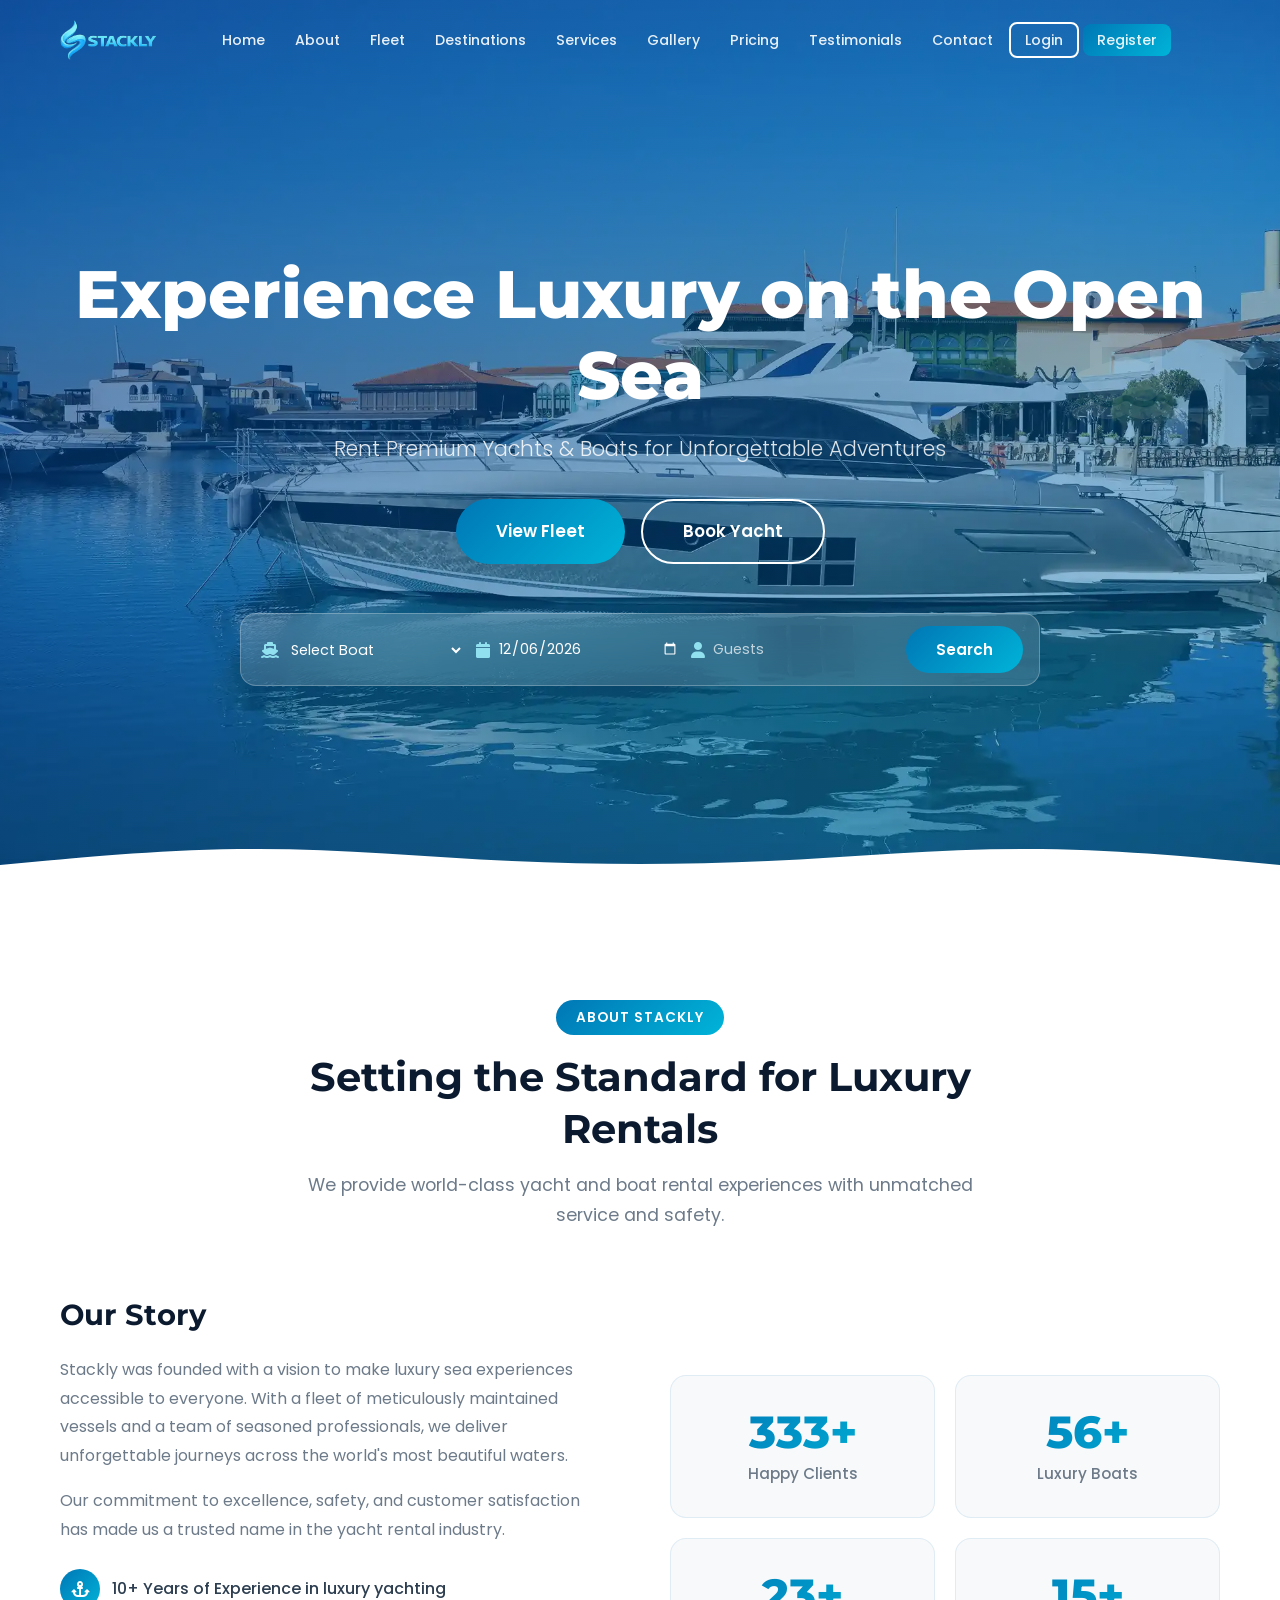
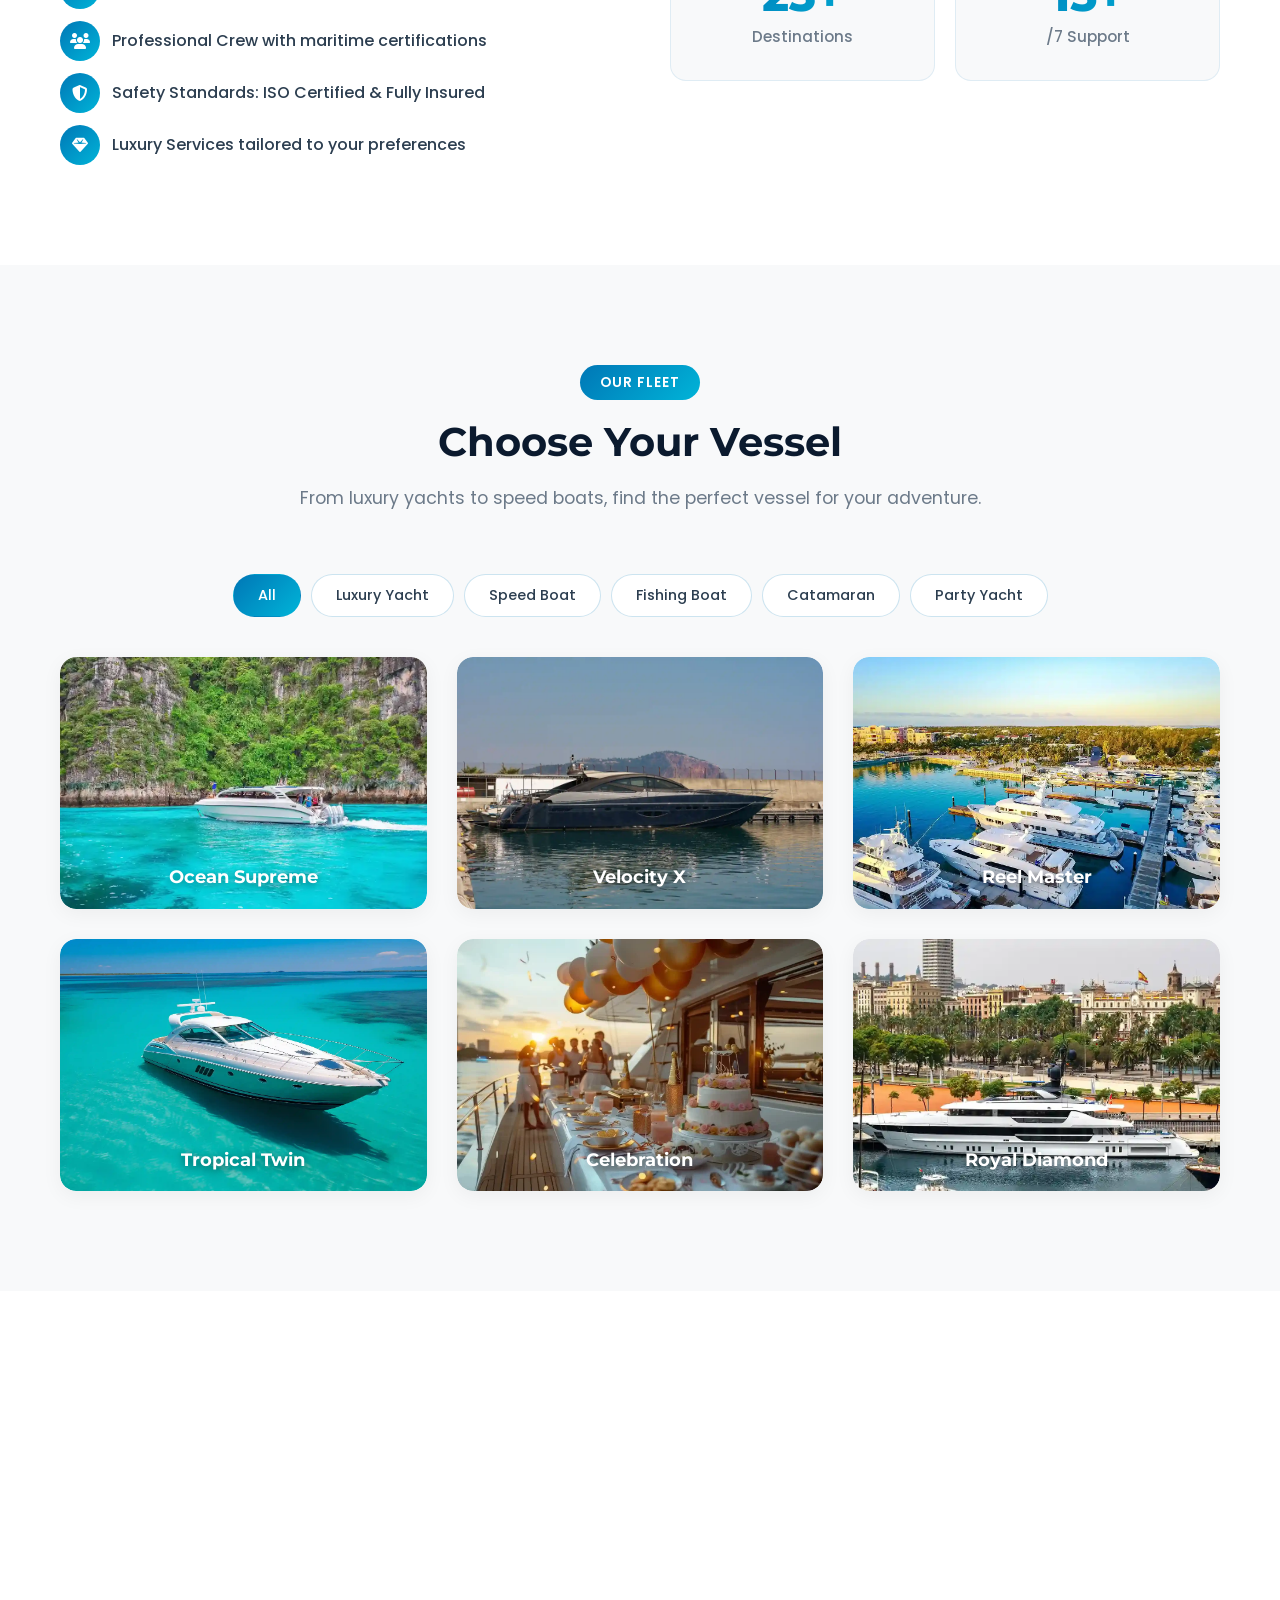
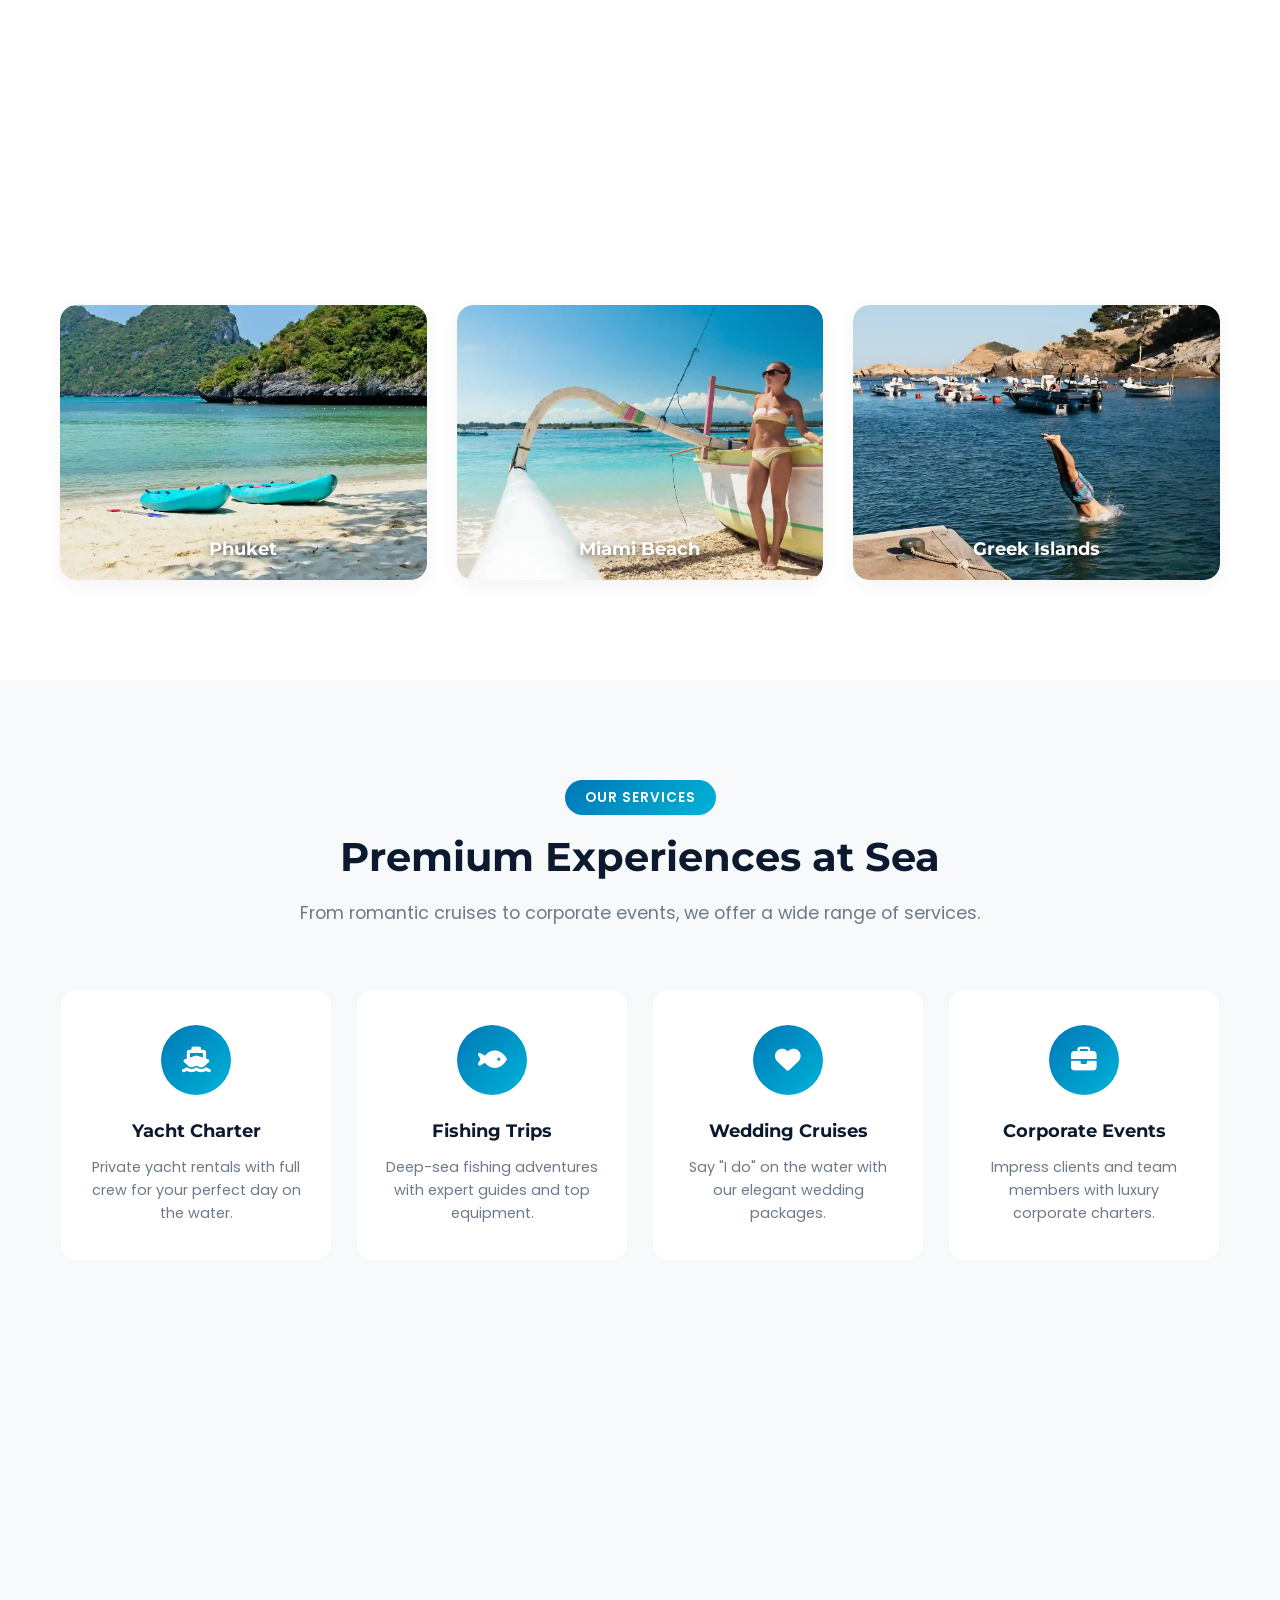
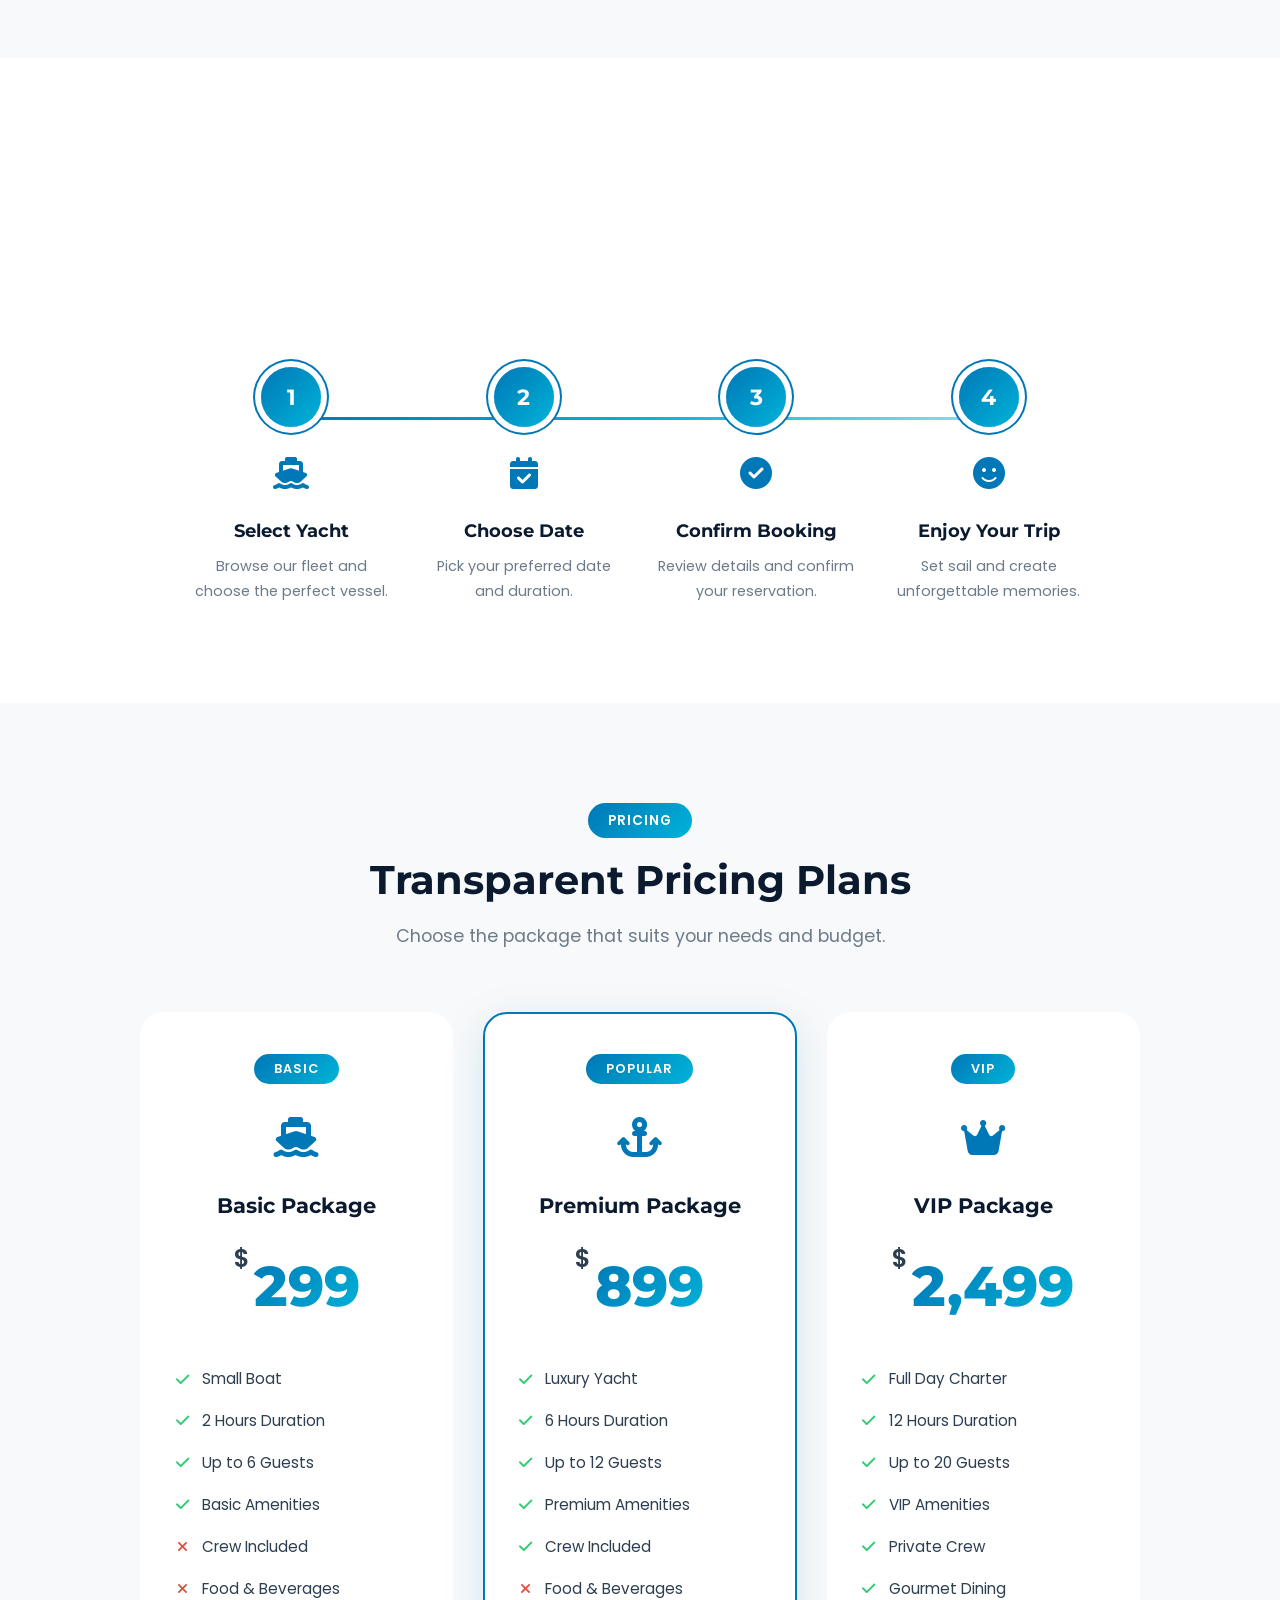
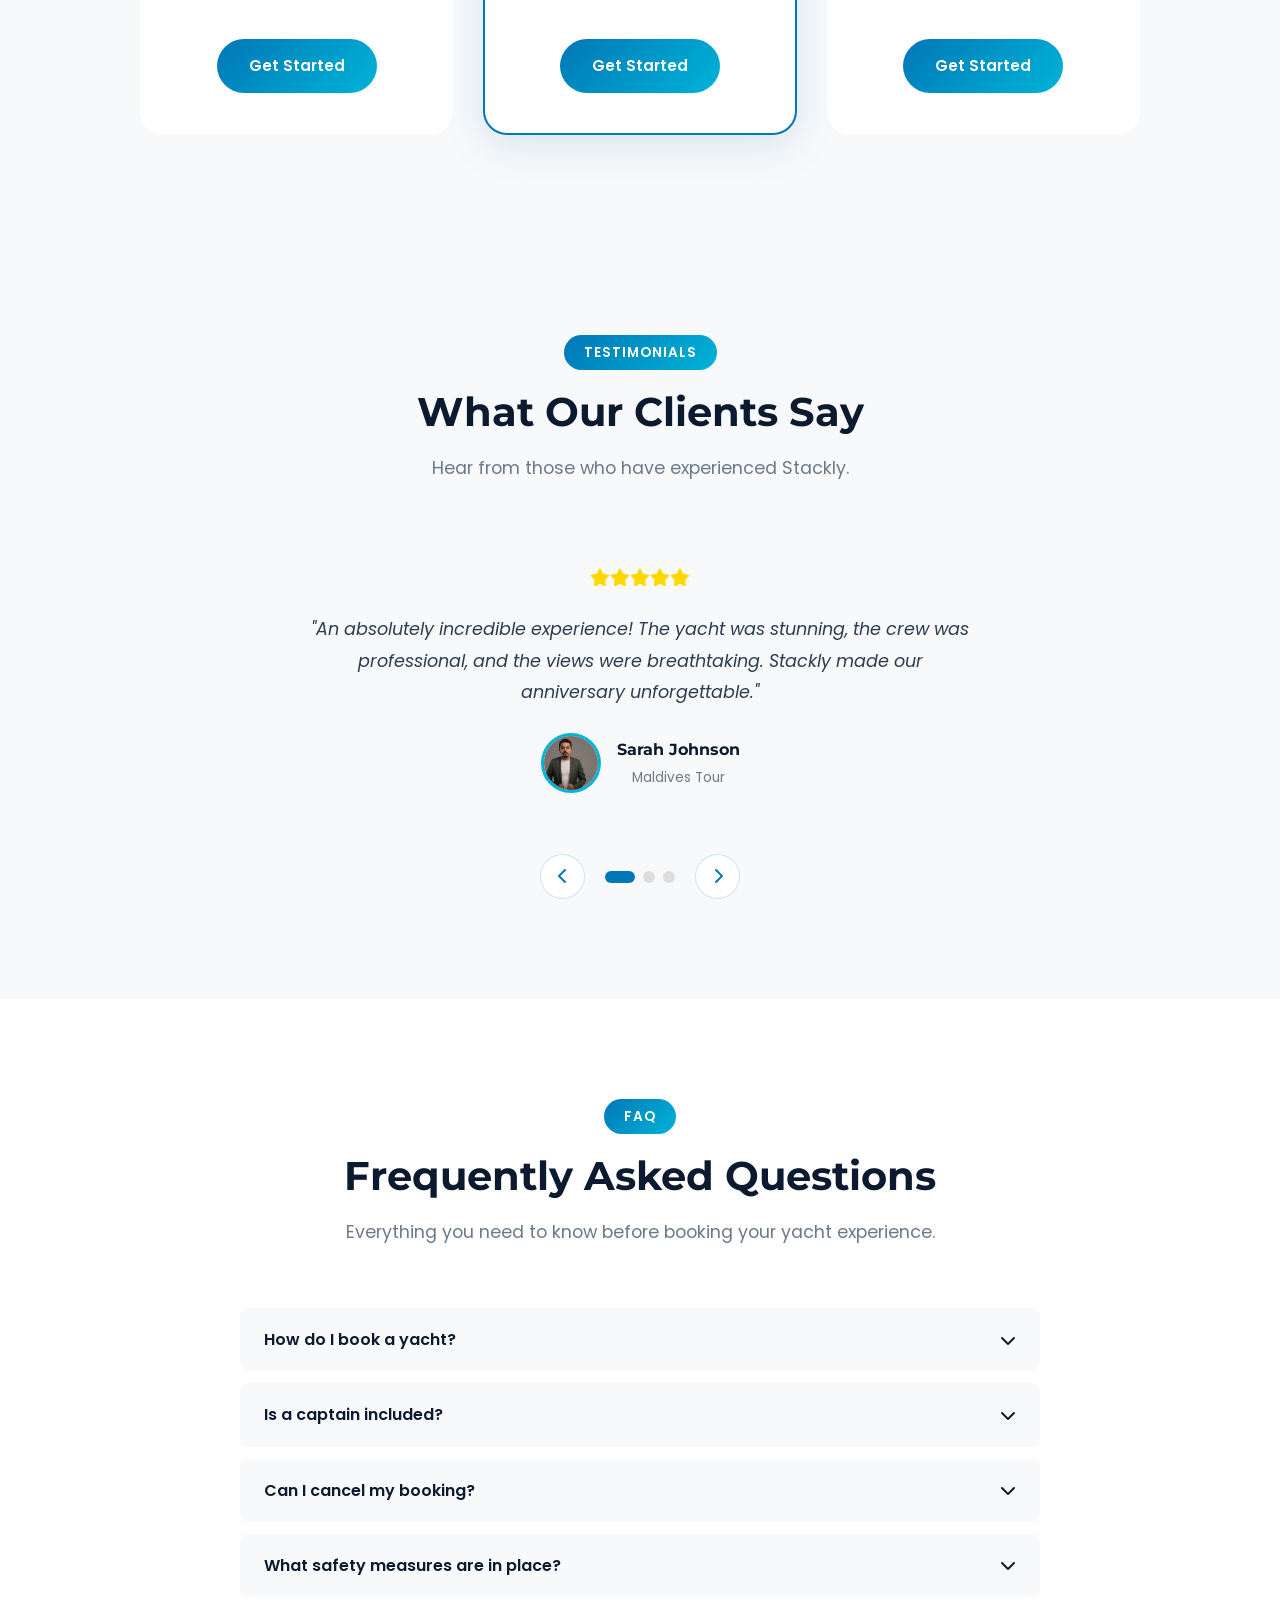
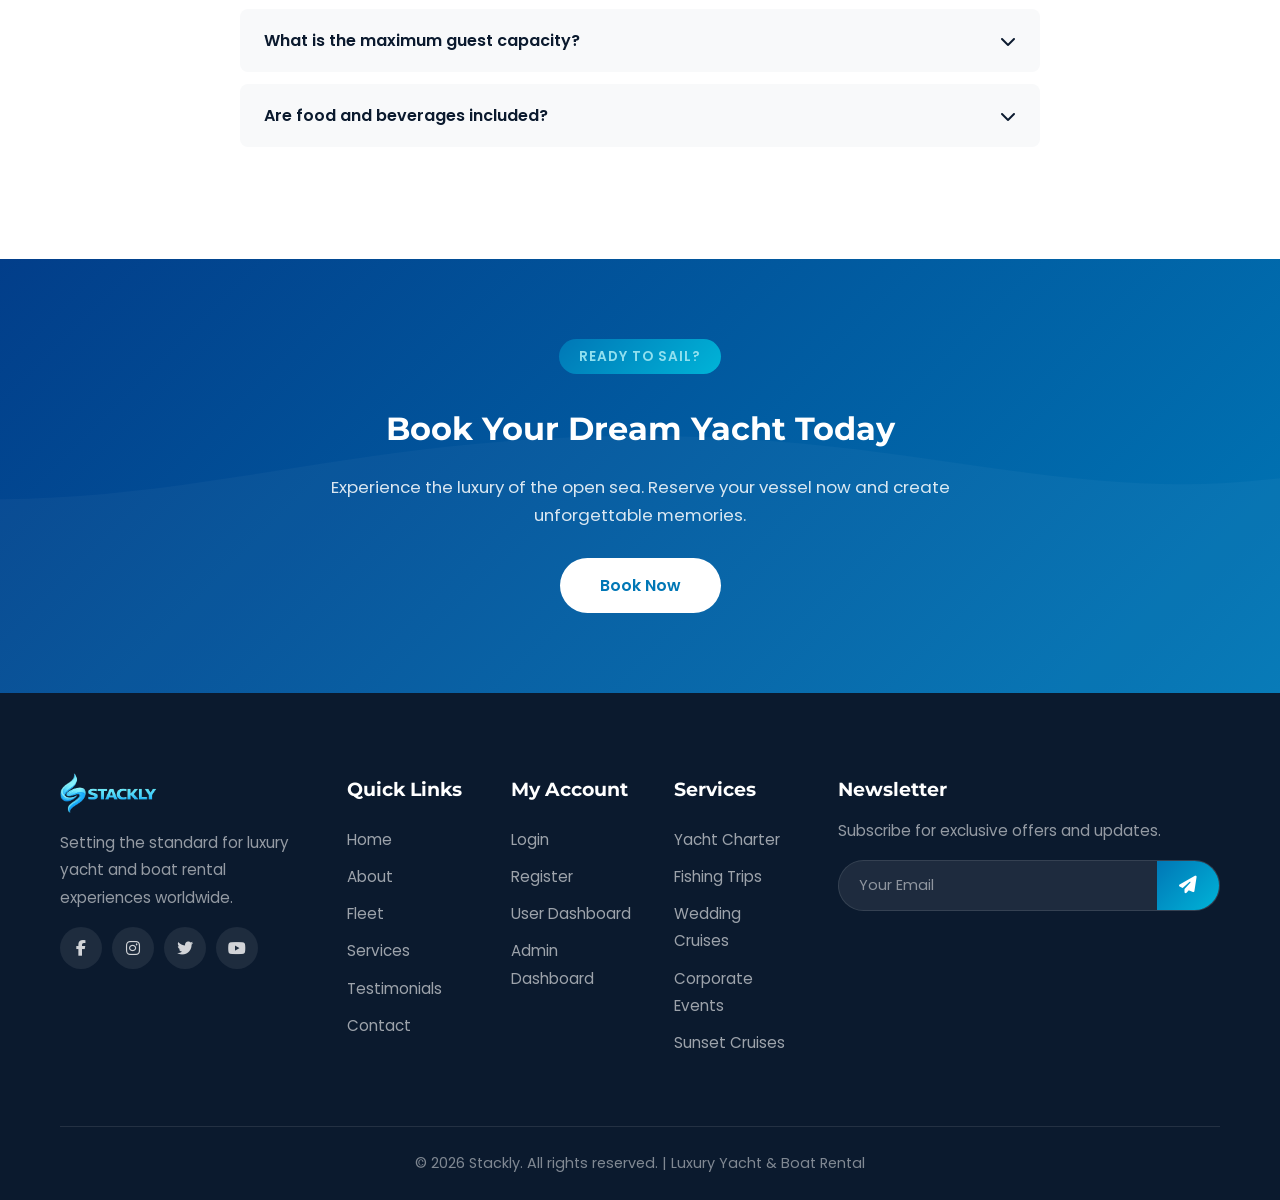
==== commit adfd9ff9: "completed 99%" ====
--- a/index.html
+++ b/index.html
@@ -356,6 +356,7 @@
               <h3>Maldives</h3>
               <p><i class="fas fa-clock"></i> 5 Days / 4 Nights</p>
               <span class="dest-price">From $2,500</span>
+              <a href="contact.html" class="btn btn-primary btn-sm">Book Now</a>
             </div>
           </div>
         </div>
@@ -371,6 +372,7 @@
               <h3>Dubai Marina</h3>
               <p><i class="fas fa-clock"></i> 3 Days / 2 Nights</p>
               <span class="dest-price">From $3,200</span>
+              <a href="contact.html" class="btn btn-primary btn-sm">Book Now</a>
             </div>
           </div>
         </div>
@@ -386,6 +388,7 @@
               <h3>Bali</h3>
               <p><i class="fas fa-clock"></i> 4 Days / 3 Nights</p>
               <span class="dest-price">From $1,800</span>
+              <a href="contact.html" class="btn btn-primary btn-sm">Book Now</a>
             </div>
           </div>
         </div>
@@ -401,6 +404,7 @@
               <h3>Phuket</h3>
               <p><i class="fas fa-clock"></i> 4 Days / 3 Nights</p>
               <span class="dest-price">From $1,600</span>
+              <a href="contact.html" class="btn btn-primary btn-sm">Book Now</a>
             </div>
           </div>
         </div>
@@ -416,6 +420,7 @@
               <h3>Miami Beach</h3>
               <p><i class="fas fa-clock"></i> 3 Days / 2 Nights</p>
               <span class="dest-price">From $2,000</span>
+              <a href="contact.html" class="btn btn-primary btn-sm">Book Now</a>
             </div>
           </div>
         </div>
@@ -431,6 +436,7 @@
               <h3>Greek Islands</h3>
               <p><i class="fas fa-clock"></i> 7 Days / 6 Nights</p>
               <span class="dest-price">From $3,500</span>
+              <a href="contact.html" class="btn btn-primary btn-sm">Book Now</a>
             </div>
           </div>
         </div>
@@ -721,7 +727,17 @@
     </div>
   </section>
 
-  
+  <!-- Book Now CTA -->
+  <section class="section cta-section">
+    <div class="container">
+      <div class="cta-content reveal">
+        <span class="section-tag" style="color: var(--accent);">Ready to Sail?</span>
+        <h2 class="cta-title">Book Your Dream Yacht Today</h2>
+        <p class="cta-desc">Experience the luxury of the open sea. Reserve your vessel now and create unforgettable memories.</p>
+        <a href="contact.html" class="btn btn-primary btn-lg">Book Now</a>
+      </div>
+    </div>
+  </section>
 
   <!-- Footer -->
   <footer class="footer">
@@ -755,8 +771,8 @@
           <ul>
             <li><a href="login.html">Login</a></li>
             <li><a href="register.html">Register</a></li>
-            <li><a href="dashboard/user-dashboard.html">User Dashboard</a></li>
-            <li><a href="dashboard/admin-dashboard.html">Admin Dashboard</a></li>
+            <li><a href="login.html">User Dashboard</a></li>
+            <li><a href="login.html">Admin Dashboard</a></li>
           </ul>
         </div>
         <div class="footer-links reveal">
--- a/css/style.css
+++ b/css/style.css
@@ -427,19 +427,22 @@
 
 .nav-actions .btn-outline {
   display: none;
-  border-color: rgba(255, 255, 255, 0.5);
-  color: rgba(255, 255, 255, 0.9);
+  border: 2px solid var(--primary);
+  color: var(--primary);
+  background: transparent;
+  transition: var(--transition);
+}
+
+.nav-actions .btn-outline:hover {
+  background: var(--primary);
+  color: var(--white);
+  border-color: var(--primary);
+  transform: translateY(-2px);
 }
 
 #header.scrolled .nav-actions .btn-outline {
   border-color: var(--primary);
   color: var(--primary);
-}
-
-.nav-actions .btn-outline:hover {
-  background: var(--white);
-  color: var(--primary);
-  border-color: var(--white);
 }
 
 #header.scrolled .nav-actions .btn-outline:hover {
@@ -961,7 +964,9 @@
 .dest-img h3 {
   position: absolute;
   bottom: 16px;
-  left: 16px;
+  left: 0;
+  width: 100%;
+  text-align: center;
   z-index: 2;
   color: var(--white);
   font-family: var(--font-secondary);
@@ -2391,13 +2396,13 @@
   justify-content: center;
   padding: 24px;
   text-align: center;
-  background: var(--white);
+  background: var(--gradient);
 }
 
 .flip-card-back h3 {
   font-family: var(--font-secondary);
   font-size: 1.3rem;
-  color: var(--dark);
+  color: var(--white);
   margin-bottom: 10px;
 }
 
@@ -2407,12 +2412,12 @@
   gap: 16px;
   margin-bottom: 12px;
   font-size: 0.9rem;
-  color: var(--text-light);
+  color: rgba(255, 255, 255, 0.9);
   justify-content: center;
 }
 
 .flip-card-back .fleet-specs i {
-  color: var(--secondary);
+  color: var(--accent);
   margin-right: 5px;
 }
 
@@ -2427,13 +2432,13 @@
   font-family: var(--font-secondary);
   font-size: 1.4rem;
   font-weight: 700;
-  color: var(--primary);
+  color: var(--white);
 }
 
 .flip-card-back .price span {
   font-size: 0.85rem;
   font-weight: 400;
-  color: var(--text-light);
+  color: rgba(255, 255, 255, 0.7);
 }
 
 .flip-card-back .rating {
@@ -2442,28 +2447,37 @@
 }
 
 .flip-card-back .rating span {
-  color: var(--text-light);
+  color: rgba(255, 255, 255, 0.7);
   margin-left: 4px;
 }
 
 .flip-card-back .btn {
   margin-top: 12px;
+  background: var(--white);
+  color: var(--primary);
+  border-color: transparent;
+}
+
+.flip-card-back .btn:hover {
+  background: rgba(255, 255, 255, 0.85);
+  color: var(--dark-blue);
+  transform: translateY(-2px);
 }
 
 .flip-card-back p {
-  color: var(--text-light);
+  color: rgba(255, 255, 255, 0.9);
   font-size: 0.95rem;
   margin-bottom: 6px;
 }
 
 .flip-card-back p i {
-  color: var(--secondary);
+  color: var(--accent);
   margin-right: 6px;
 }
 
 .flip-card-back .dest-price {
   display: inline-block;
-  background: var(--gradient);
+  background: rgba(255, 255, 255, 0.2);
   color: var(--white);
   padding: 6px 16px;
   border-radius: 50px;
@@ -2479,19 +2493,19 @@
 
 .flip-card-back.team-back h4 {
   font-family: var(--font-secondary);
-  color: var(--dark);
+  color: var(--white);
   margin-bottom: 4px;
 }
 
 .flip-card-back.team-back span {
   font-size: 0.85rem;
-  color: var(--primary);
+  color: var(--accent);
   font-weight: 500;
 }
 
 .flip-card-back.team-back p {
   font-size: 0.85rem;
-  color: var(--text-light);
+  color: rgba(255, 255, 255, 0.9);
   margin-top: 8px;
 }
 
@@ -2503,7 +2517,7 @@
   display: flex;
   align-items: center;
   justify-content: center;
-  background: var(--gradient);
+  background: rgba(255, 255, 255, 0.2);
   border-radius: 50%;
   font-size: 1.4rem;
   color: var(--white);
@@ -2512,13 +2526,13 @@
 .flip-card-back.service-back h3 {
   font-family: var(--font-secondary);
   font-size: 1.15rem;
-  color: var(--dark);
+  color: var(--white);
   margin-bottom: 10px;
 }
 
 .flip-card-back.service-back p {
   font-size: 0.9rem;
-  color: var(--text-light);
+  color: rgba(255, 255, 255, 0.9);
   line-height: 1.6;
 }
 
@@ -2588,19 +2602,19 @@
 .flip-card-back.gallery-back h4 {
   font-family: var(--font-secondary);
   font-size: 1rem;
-  color: var(--dark);
+  color: var(--white);
   margin-bottom: 4px;
 }
 
 .flip-card-back.gallery-back span {
   font-size: 0.8rem;
-  color: var(--text-light);
+  color: rgba(255, 255, 255, 0.85);
   margin-bottom: 6px;
 }
 
 .flip-card-back.gallery-back p {
   font-size: 0.75rem;
-  color: var(--text-light);
+  color: rgba(255, 255, 255, 0.85);
   margin-bottom: 10px;
   line-height: 1.4;
 }
@@ -2763,6 +2777,61 @@
 .faq-answer.open {
   padding: 0 24px 18px;
   max-height: 200px;
+}
+
+/* ============================================
+   CTA Section (Book Now Banner)
+   ============================================ */
+.cta-section {
+  background: var(--gradient-dark);
+  text-align: center;
+  padding: 80px 20px;
+  position: relative;
+  overflow: hidden;
+}
+
+.cta-section::before {
+  content: '';
+  position: absolute;
+  inset: 0;
+  background: url('data:image/svg+xml,<svg viewBox="0 0 1440 320" xmlns="http://www.w3.org/2000/svg"><path fill="rgba(255,255,255,0.03)" d="M0,160L48,165.3C96,171,192,181,288,176C384,171,480,149,576,138.7C672,128,768,128,864,138.7C960,149,1056,171,1152,165.3C1248,160,1344,128,1392,112L1440,96L1440,320L1392,320C1344,320,1248,320,1152,320C1056,320,960,320,864,320C768,320,672,320,576,320C480,320,384,320,288,320C192,320,96,320,48,320L0,320Z"/></svg>') no-repeat bottom;
+  background-size: cover;
+  pointer-events: none;
+}
+
+.cta-content {
+  position: relative;
+  z-index: 1;
+  max-width: 650px;
+  margin: 0 auto;
+}
+
+.cta-title {
+  font-family: var(--font-secondary);
+  font-size: 2rem;
+  color: var(--white);
+  margin: 12px 0 16px;
+}
+
+.cta-desc {
+  color: rgba(255, 255, 255, 0.85);
+  font-size: 1.05rem;
+  margin-bottom: 28px;
+  line-height: 1.7;
+}
+
+.cta-content .btn {
+  background: var(--white);
+  color: var(--primary);
+  border: none;
+  padding: 14px 40px;
+  font-size: 1rem;
+}
+
+.cta-content .btn:hover {
+  background: var(--accent);
+  color: var(--dark);
+  transform: translateY(-3px);
 }
 
 /* ============================================
--- a/css/responsive.css
+++ b/css/responsive.css
@@ -189,19 +189,35 @@
     margin-left: auto;
   }
 
+  /* Mobile menu overlay */
+  .nav-overlay {
+    position: fixed;
+    inset: 0;
+    background: rgba(0, 0, 0, 0.5);
+    z-index: 998;
+    opacity: 0;
+    visibility: hidden;
+    transition: opacity 0.3s ease, visibility 0.3s ease;
+  }
+
+  .nav-overlay.active {
+    opacity: 1;
+    visibility: visible;
+  }
+
   .nav-menu {
     position: fixed;
     top: 0;
     right: -100%;
-    width: 280px;
+    width: 300px;
     height: 100vh;
     background: var(--white);
     flex-direction: column;
-    padding: 60px 24px 30px;
-    box-shadow: -10px 0 40px rgba(0, 0, 0, 0.1);
-    transition: var(--transition);
+    padding: 72px 16px 24px;
+    box-shadow: -10px 0 40px rgba(0, 0, 0, 0.15);
+    transition: right 0.35s cubic-bezier(0.4, 0, 0.2, 1);
     z-index: 999;
-    gap: 4px;
+    gap: 2px;
   }
 
   .nav-menu.open {
@@ -211,14 +227,22 @@
   .nav-menu .nav-link {
     color: var(--text);
     font-size: 0.95rem;
-    padding: 10px 16px;
+    font-weight: 500;
+    padding: 12px 16px;
     width: 100%;
     border-radius: var(--radius-sm);
     text-align: left;
+    transition: background 0.2s ease, color 0.2s ease;
   }
 
   .nav-menu .nav-link:hover {
     background: var(--light-gray);
+    color: var(--primary);
+  }
+
+  .nav-menu .nav-link.active {
+    background: rgba(0, 119, 182, 0.08);
+    color: var(--primary);
   }
 
   .nav-menu li:first-child a {
@@ -231,6 +255,11 @@
 
   .nav-close {
     display: flex;
+    top: 14px;
+    right: 14px;
+    width: 32px;
+    height: 32px;
+    font-size: 1.3rem;
   }
 
   .hamburger {
@@ -246,19 +275,20 @@
 
   .nav-auth-mobile {
     display: flex;
-    gap: 10px;
-    padding: 16px 16px 0;
-    border-top: 1px solid var(--border);
-    margin-top: 8px;
+    gap: 12px;
+    padding: 20px 16px 0;
+    border-top: 1px solid #E8ECF0;
+    margin-top: auto;
   }
 
   .nav-auth-mobile .nav-link {
     flex: 1;
     text-align: center;
-    padding: 10px 16px;
+    padding: 12px 16px;
     border-radius: var(--radius-sm);
     font-size: 0.9rem;
     font-weight: 600;
+    transition: all 0.2s ease;
   }
 
   .nav-auth-mobile .nav-link.btn-outline {
@@ -267,9 +297,18 @@
     background: transparent;
   }
 
+  .nav-auth-mobile .nav-link.btn-outline:hover {
+    background: var(--primary);
+    color: var(--white);
+  }
+
   .nav-auth-mobile .nav-link.btn-primary {
     background: var(--primary);
     color: var(--white);
+  }
+
+  .nav-auth-mobile .nav-link.btn-primary:hover {
+    background: var(--dark-blue);
   }
 
   /* Hero */
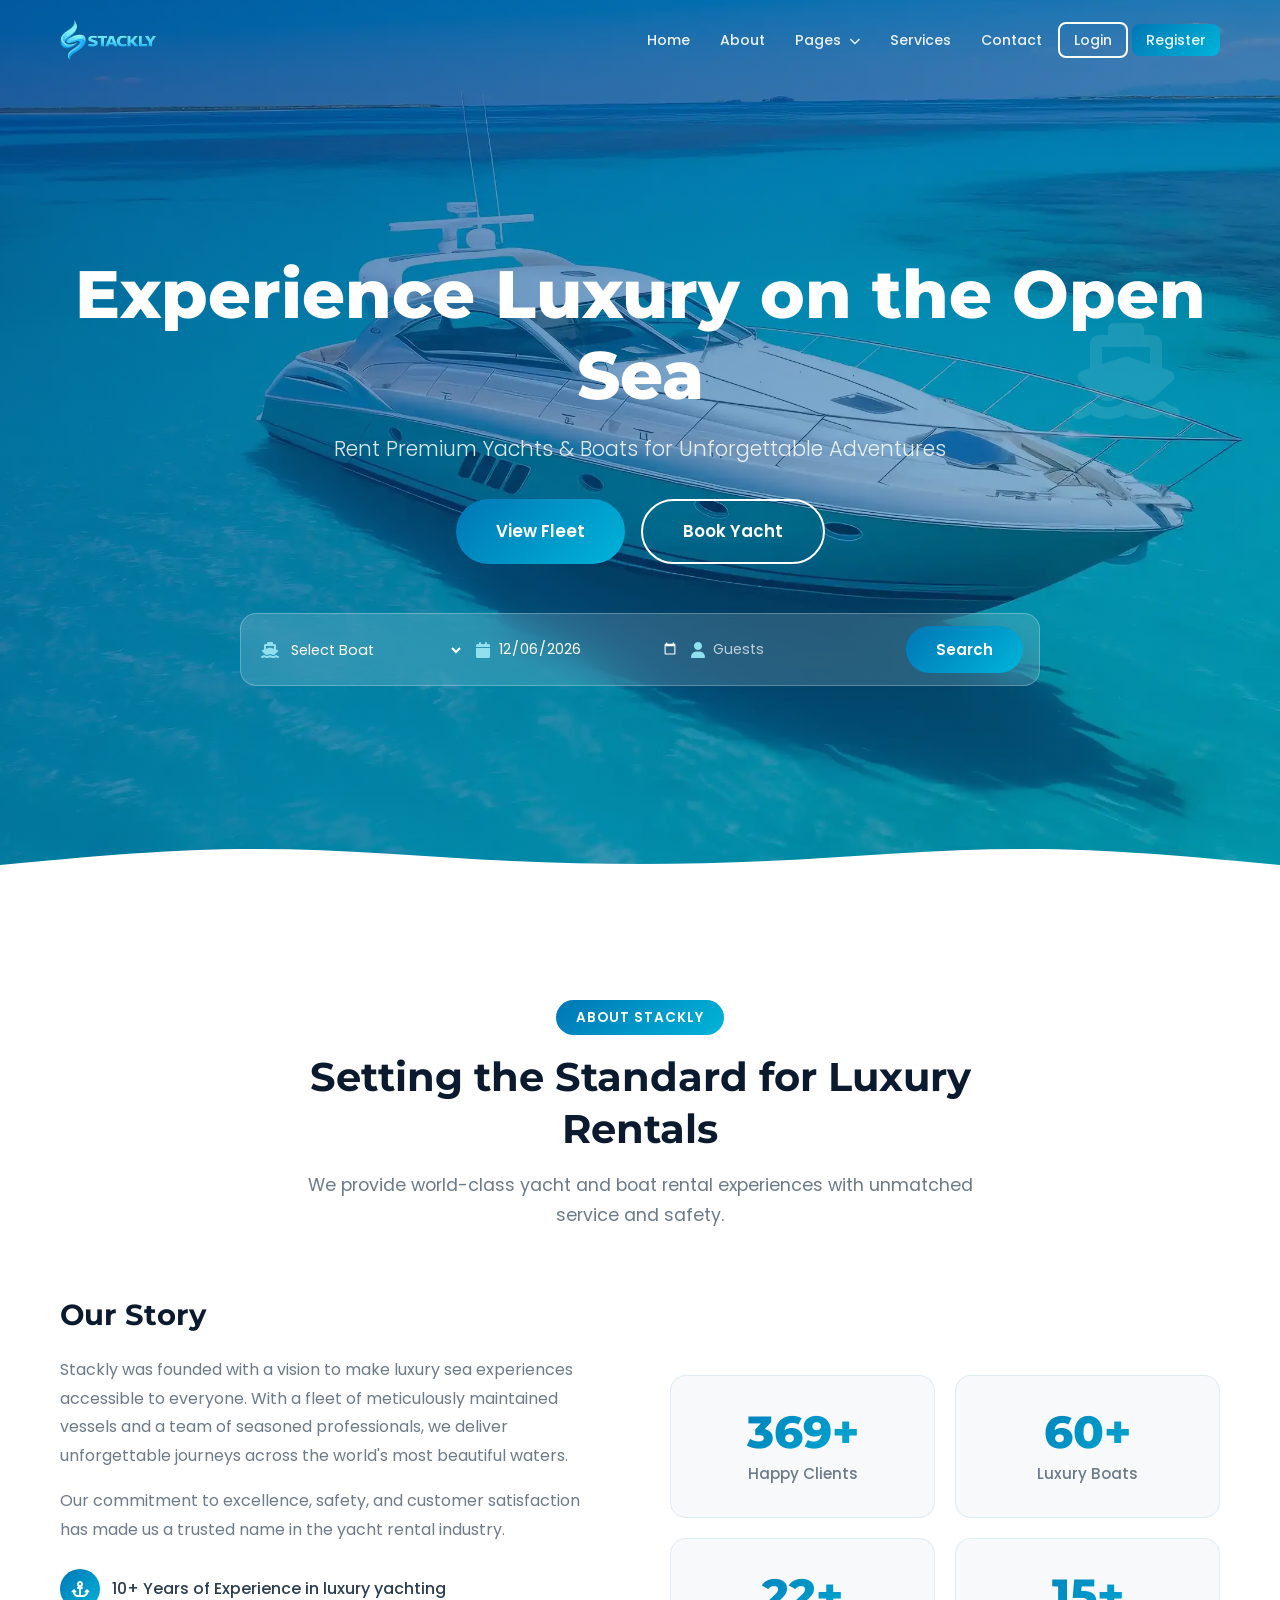
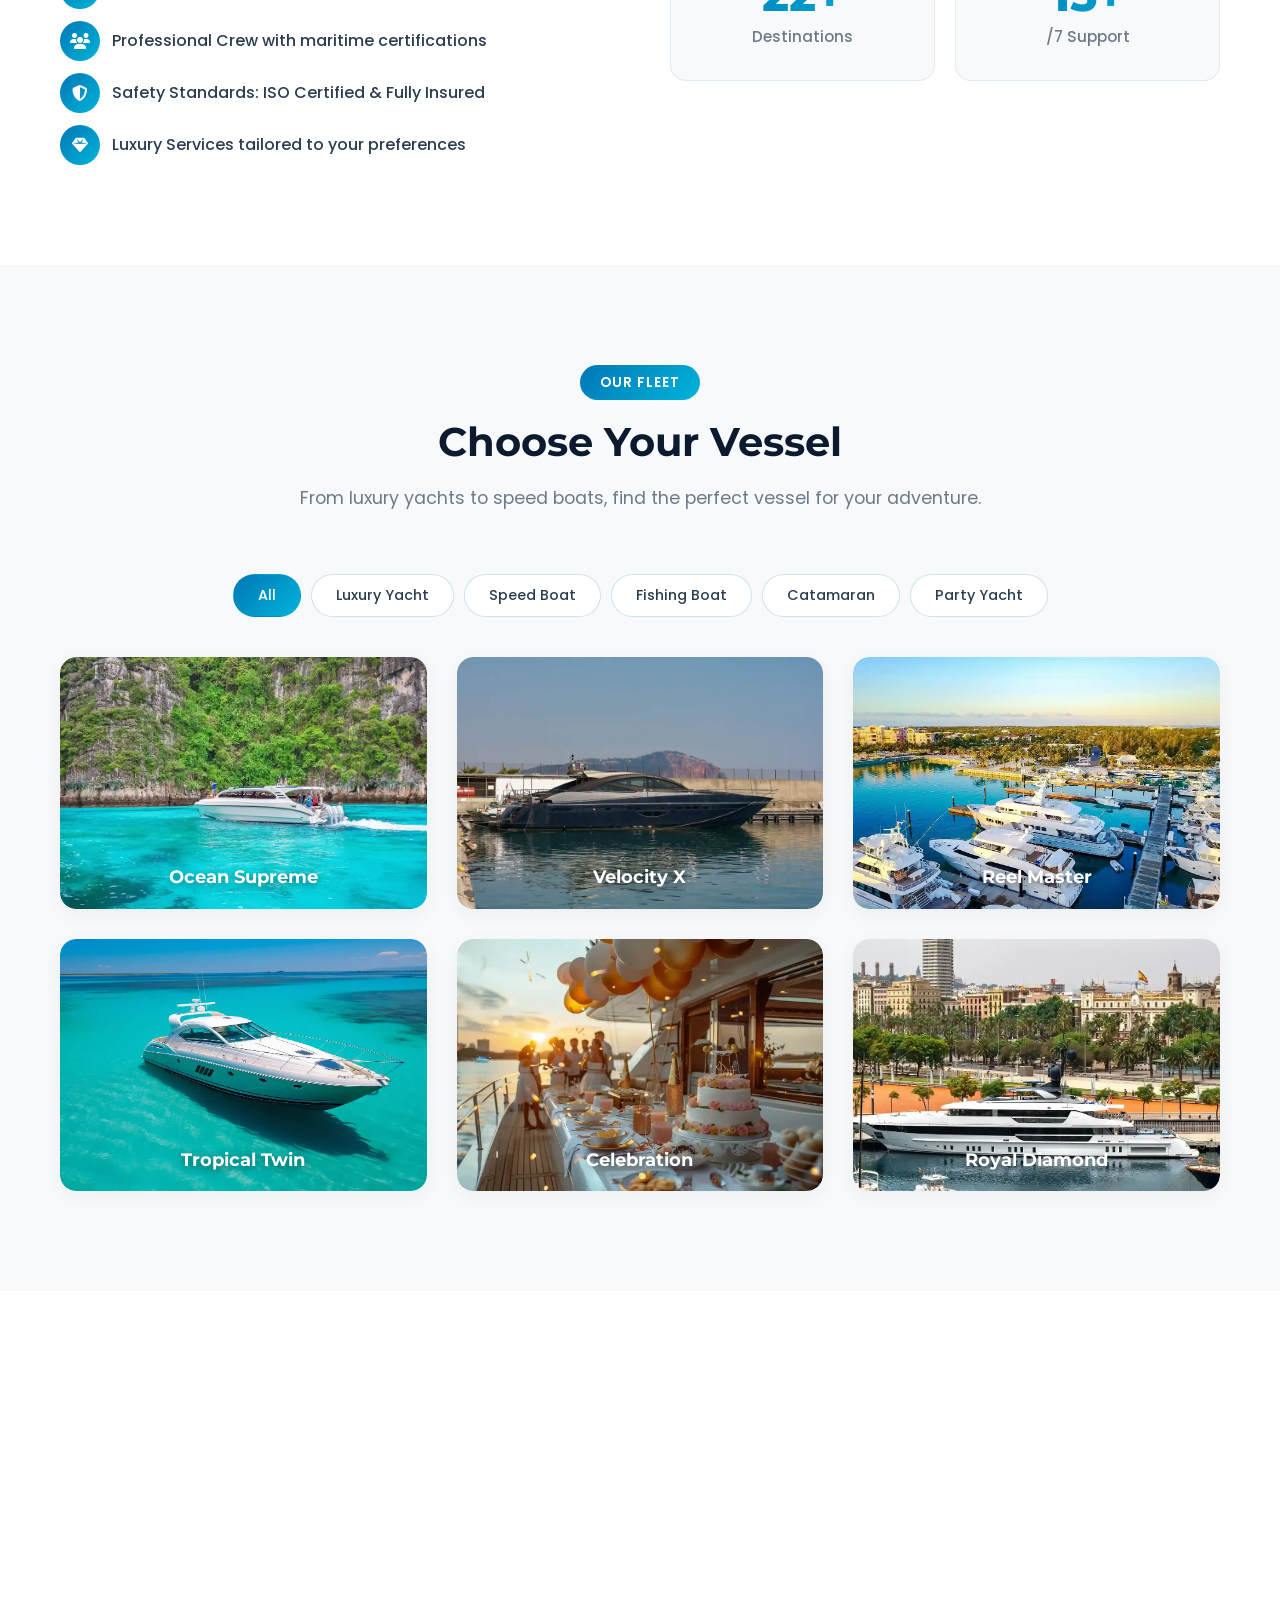
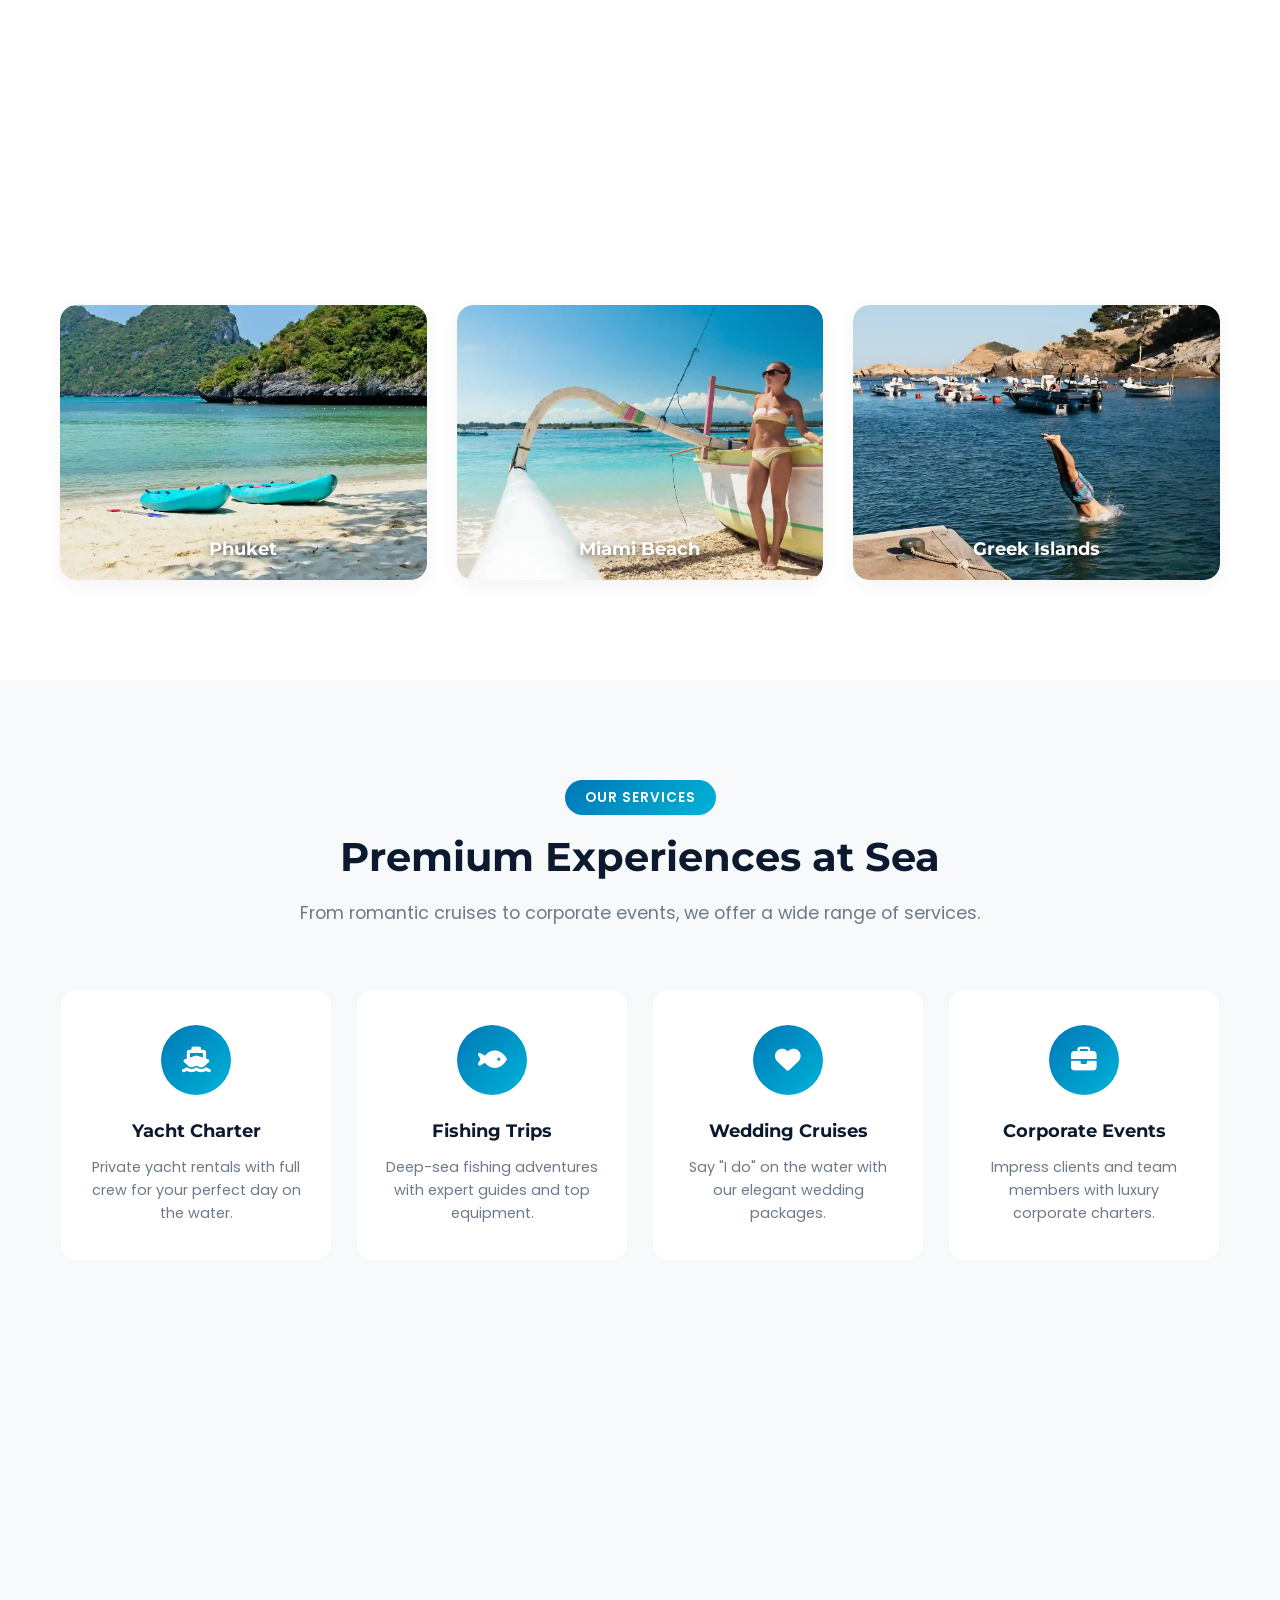
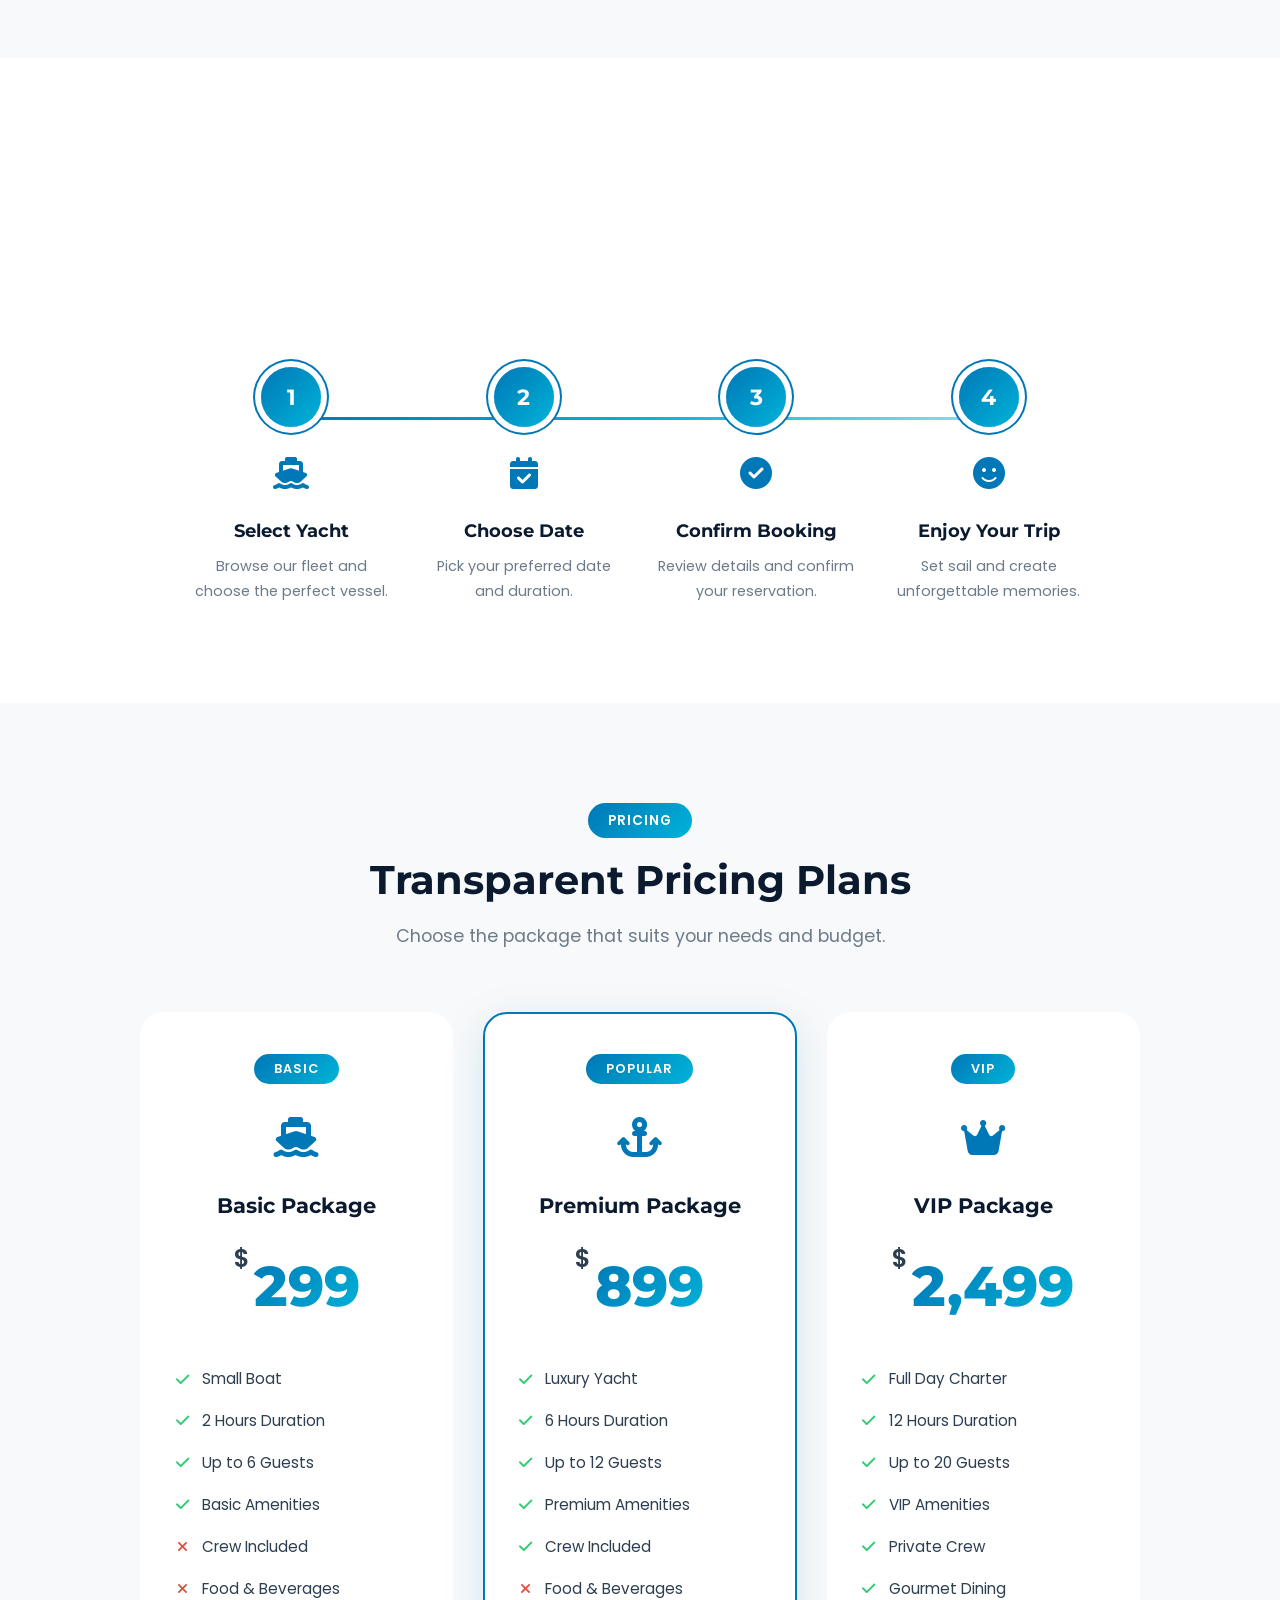
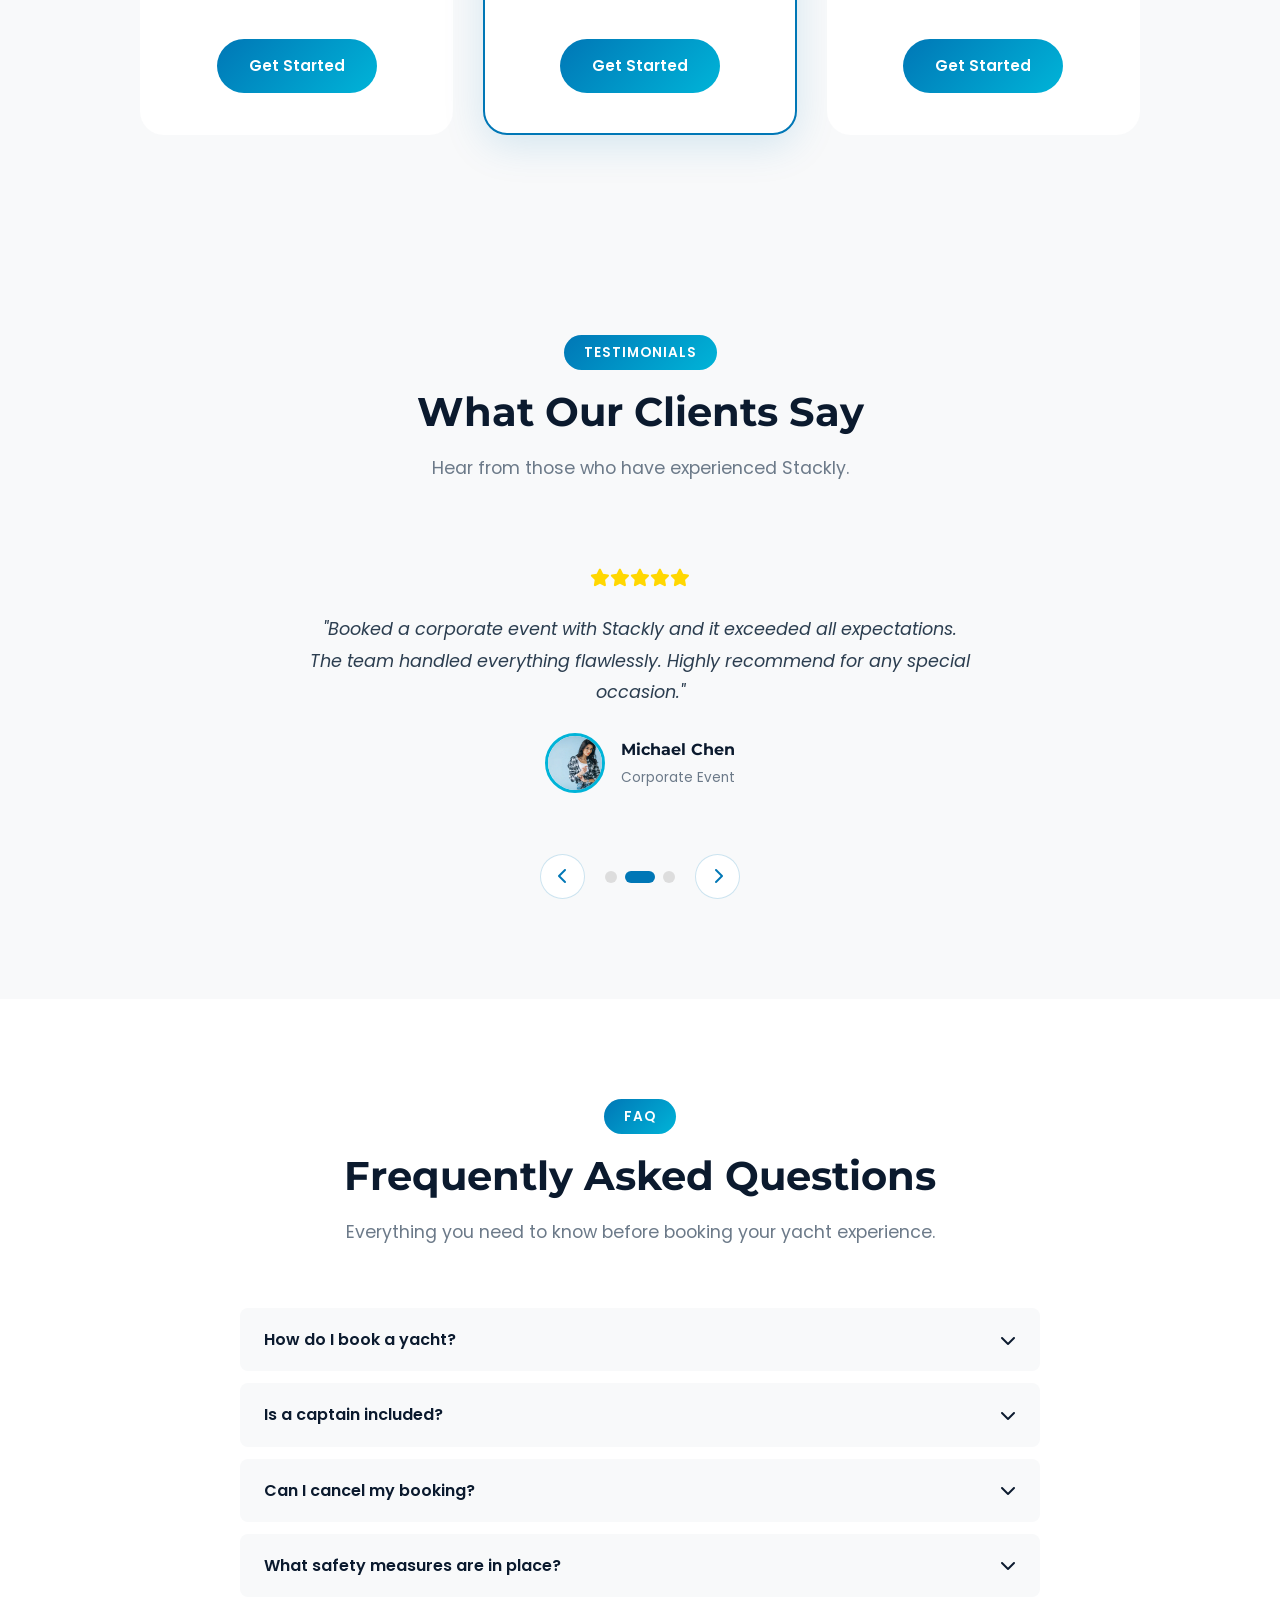
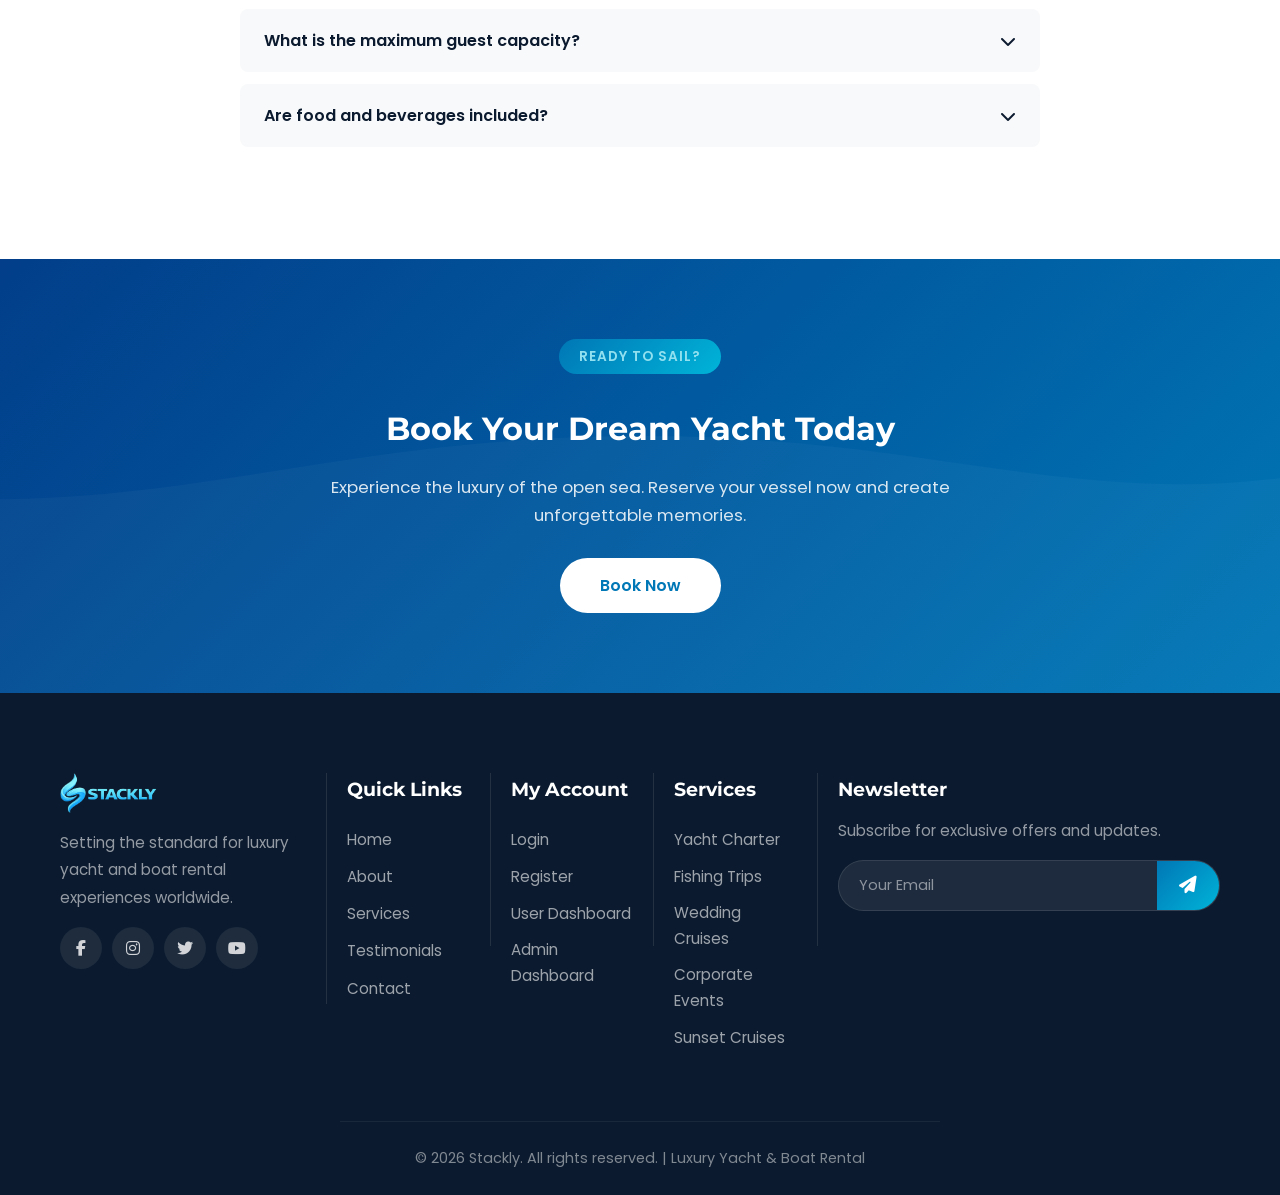
==== commit 99822c27: "completed" ====
--- a/index.html
+++ b/index.html
@@ -41,12 +41,22 @@
         <li><button class="nav-close" id="nav-close" aria-label="Close menu">&times;</button></li>
         <li><a href="index.html" class="nav-link active">Home</a></li>
         <li><a href="about.html" class="nav-link">About</a></li>
-        <li><a href="fleet.html" class="nav-link">Fleet</a></li>
-        <li><a href="destinations.html" class="nav-link">Destinations</a></li>
+        <li class="nav-dropdown">
+          <a href="#" class="nav-link dropdown-toggle">Pages <i class="fas fa-chevron-down"></i></a>
+          <ul class="dropdown-menu">
+            <li><a href="fleet.html" class="nav-link">Fleet</a></li>
+            <li><a href="destinations.html" class="nav-link">Destinations</a></li>
+            <li><a href="gallery.html" class="nav-link">Gallery</a></li>
+            <li><a href="pricing.html" class="nav-link">Pricing</a></li>
+            <li><a href="testimonials.html" class="nav-link">Testimonials</a></li>
+          </ul>
+        </li>
+        <li class="mobile-nav-item"><a href="fleet.html" class="nav-link">Fleet</a></li>
+        <li class="mobile-nav-item"><a href="destinations.html" class="nav-link">Destinations</a></li>
+        <li class="mobile-nav-item"><a href="gallery.html" class="nav-link">Gallery</a></li>
+        <li class="mobile-nav-item"><a href="pricing.html" class="nav-link">Pricing</a></li>
+        <li class="mobile-nav-item"><a href="testimonials.html" class="nav-link">Testimonials</a></li>
         <li><a href="services.html" class="nav-link">Services</a></li>
-        <li><a href="gallery.html" class="nav-link">Gallery</a></li>
-        <li><a href="pricing.html" class="nav-link">Pricing</a></li>
-        <li><a href="testimonials.html" class="nav-link">Testimonials</a></li>
         <li><a href="contact.html" class="nav-link">Contact</a></li>
                 <li class="nav-auth-mobile">
           <a href="login.html" class="nav-link btn-outline">Login</a>
@@ -760,7 +770,6 @@
           <ul>
             <li><a href="index.html">Home</a></li>
             <li><a href="about.html">About</a></li>
-            <li><a href="fleet.html">Fleet</a></li>
             <li><a href="services.html">Services</a></li>
             <li><a href="testimonials.html">Testimonials</a></li>
             <li><a href="contact.html">Contact</a></li>
--- a/css/style.css
+++ b/css/style.css
@@ -373,12 +373,17 @@
   align-items: center;
   gap: 2px;
   margin: 0;
+  margin-left: auto;
   padding: 0;
   list-style: none;
 }
 
 .nav-menu li:first-child a {
   margin-right: 8px;
+}
+
+.mobile-nav-item {
+  display: none;
 }
 
 .nav-link {
@@ -417,6 +422,66 @@
 .nav-link:hover,
 .nav-link.active {
   color: var(--secondary);
+}
+
+/* Nav Dropdown */
+.nav-dropdown {
+  position: relative;
+}
+
+.nav-dropdown .dropdown-toggle i {
+  font-size: 0.7rem;
+  margin-left: 4px;
+  transition: transform 0.3s ease;
+}
+
+.nav-dropdown.open .dropdown-toggle i {
+  transform: rotate(180deg);
+}
+
+.dropdown-menu {
+  position: absolute;
+  top: 100%;
+  left: 0;
+  min-width: 180px;
+  background: var(--white);
+  border-radius: var(--radius-sm);
+  box-shadow: 0 10px 40px rgba(0, 0, 0, 0.12);
+  padding: 8px 0;
+  list-style: none;
+  opacity: 0;
+  visibility: hidden;
+  transform: translateY(8px);
+  transition: all 0.25s ease;
+  z-index: 100;
+}
+
+.nav-dropdown.open .dropdown-menu {
+  opacity: 1;
+  visibility: visible;
+  transform: translateY(0);
+}
+
+.dropdown-menu .nav-link {
+  color: var(--text);
+  padding: 8px 20px;
+  white-space: nowrap;
+  display: block;
+  font-size: 0.85rem;
+}
+
+.dropdown-menu .nav-link::after {
+  display: none;
+}
+
+.dropdown-menu .nav-link:hover,
+.dropdown-menu .nav-link.active {
+  background: var(--light-gray);
+  color: var(--primary);
+}
+
+#header.scrolled .dropdown-menu .nav-link {
+  color: var(--text);
 }
 
 .nav-actions {
@@ -1756,7 +1821,20 @@
   grid-template-columns: 2fr 1fr 1fr 1fr 1.5fr;
   gap: 40px;
   padding-bottom: 60px;
-  border-bottom: 1px solid rgba(255, 255, 255, 0.1);
+}
+
+.footer-brand {
+  position: relative;
+}
+
+.footer-brand::after {
+  content: '';
+  position: absolute;
+  top: 0;
+  right: -20px;
+  width: 1px;
+  height: 80%;
+  background: rgba(255, 255, 255, 0.1);
 }
 
 .footer-brand .logo {
@@ -1786,14 +1864,44 @@
   background: rgba(255, 255, 255, 0.08);
   color: rgba(255, 255, 255, 0.8);
   font-size: 1rem;
-  transition: var(--transition);
+  transition: all 0.3s ease;
 }
 
 .footer-social a:hover {
   background: var(--gradient);
   color: var(--white);
-  transform: translateY(-3px);
-}
+  transform: translateY(-3px) scale(1.1);
+}
+
+.footer-social a:nth-child(1):hover { background: #1877F2; }
+.footer-social a:nth-child(2):hover { background: #E4405F; }
+.footer-social a:nth-child(3):hover { background: #1DA1F2; }
+.footer-social a:nth-child(4):hover { background: #FF0000; }
+
+.footer-links {
+  position: relative;
+}
+
+.footer-links::after {
+  content: '';
+  position: absolute;
+  top: 0;
+  right: -20px;
+  width: 1px;
+  height: 60%;
+  background: rgba(255, 255, 255, 0.1);
+}
+
+.footer-links:last-of-type::after {
+  display: none;
+}
+
+/* Staggered reveal delays */
+.footer-grid > .reveal:nth-child(1) { transition-delay: 0s; }
+.footer-grid > .reveal:nth-child(2) { transition-delay: 0.1s; }
+.footer-grid > .reveal:nth-child(3) { transition-delay: 0.2s; }
+.footer-grid > .reveal:nth-child(4) { transition-delay: 0.3s; }
+.footer-grid > .reveal:nth-child(5) { transition-delay: 0.4s; }
 
 .footer-links h3 {
   font-family: var(--font-secondary);
@@ -1808,13 +1916,30 @@
 
 .footer-links a {
   color: rgba(255, 255, 255, 0.6);
-  transition: var(--transition);
+  transition: all 0.3s ease;
   font-size: 0.95rem;
+  position: relative;
+  display: inline-block;
+}
+
+.footer-links a::before {
+  content: '';
+  position: absolute;
+  bottom: -2px;
+  left: 0;
+  width: 0;
+  height: 1px;
+  background: var(--accent);
+  transition: width 0.3s ease;
 }
 
 .footer-links a:hover {
   color: var(--accent);
   padding-left: 5px;
+}
+
+.footer-links a:hover::before {
+  width: 100%;
 }
 
 .footer-newsletter h3 {
@@ -1867,11 +1992,23 @@
   background: var(--gradient-dark);
 }
 
+.newsletter-group button i {
+  animation: pulse-plane 2s ease-in-out infinite;
+}
+
+@keyframes pulse-plane {
+  0%, 100% { transform: translateX(0); }
+  50% { transform: translateX(3px); }
+}
+
 .footer-bottom {
   text-align: center;
   padding: 24px 0;
   font-size: 0.9rem;
   opacity: 0.6;
+  border-top: 1px solid rgba(255, 255, 255, 0.1);
+  max-width: 600px;
+  margin: 0 auto;
 }
 
 /* ============================================
@@ -2999,9 +3136,9 @@
   width: 260px;
   background: var(--dark);
   color: var(--white);
-  padding: 30px 0;
+  padding: 20px 0;
   position: fixed;
-  top: 80px;
+  top: 70px;
   left: 0;
   bottom: 0;
   overflow-y: auto;
@@ -3011,14 +3148,14 @@
 
 .dashboard-sidebar .sidebar-header {
   padding: 0 20px 20px;
-  border-bottom: 1px solid rgba(255,255,255,0.1);
-  margin-bottom: 16px;
+  border-bottom: 2px solid rgba(255,255,255,0.1);
 }
 
 .dashboard-sidebar .sidebar-header h3 {
   font-family: var(--font-secondary);
   color: var(--white);
   font-size: 1.1rem;
+  margin-bottom: 0;
 }
 
 .dashboard-sidebar .sidebar-header span {
@@ -3129,6 +3266,252 @@
 .dashboard-card p {
   color: var(--text-light);
   font-size: 0.85rem;
+}
+
+/* Dashboard Charts */
+.dashboard-charts {
+  display: grid;
+  grid-template-columns: 1fr 1fr;
+  gap: 20px;
+  margin-bottom: 30px;
+}
+
+.chart-card {
+  background: var(--white);
+  border-radius: var(--radius);
+  padding: 24px;
+  box-shadow: 0 2px 10px rgba(0,0,0,0.04);
+}
+
+.chart-card h3 {
+  font-family: var(--font-secondary);
+  color: var(--dark);
+  font-size: 1rem;
+  margin-bottom: 20px;
+}
+
+.chart-card h3 i {
+  color: var(--primary);
+  margin-right: 8px;
+}
+
+.chart-bars {
+  display: flex;
+  align-items: flex-end;
+  justify-content: space-between;
+  gap: 8px;
+  height: 160px;
+}
+
+.chart-bar-item {
+  flex: 1;
+  display: flex;
+  flex-direction: column;
+  align-items: center;
+  gap: 8px;
+}
+
+.chart-bar-item span {
+  font-size: 0.75rem;
+  color: var(--text-light);
+}
+
+.chart-bar {
+  width: 100%;
+  max-width: 36px;
+  height: 120px;
+  background: var(--light-gray);
+  border-radius: 6px;
+  position: relative;
+  overflow: hidden;
+}
+
+.chart-fill {
+  position: absolute;
+  bottom: 0;
+  left: 0;
+  width: 100%;
+  background: var(--gradient);
+  border-radius: 6px;
+  animation: chartRise 1s ease forwards;
+}
+
+@keyframes chartRise {
+  from { height: 0; }
+}
+
+.upcoming-list {
+  display: flex;
+  flex-direction: column;
+  gap: 12px;
+}
+
+.upcoming-item {
+  display: flex;
+  align-items: center;
+  gap: 16px;
+  padding: 12px;
+  border-radius: var(--radius-sm);
+  background: var(--light-gray);
+  transition: var(--transition);
+}
+
+.upcoming-item:hover {
+  transform: translateX(4px);
+}
+
+.upcoming-date {
+  text-align: center;
+  min-width: 50px;
+  font-size: 0.7rem;
+  color: var(--text-light);
+  line-height: 1.2;
+}
+
+.upcoming-date span {
+  display: block;
+  font-size: 1.3rem;
+  font-weight: 700;
+  color: var(--primary);
+  font-family: var(--font-secondary);
+}
+
+.upcoming-info {
+  flex: 1;
+  display: flex;
+  flex-direction: column;
+  gap: 2px;
+}
+
+.upcoming-info strong {
+  font-size: 0.9rem;
+  color: var(--dark);
+}
+
+.upcoming-info span {
+  font-size: 0.8rem;
+  color: var(--text-light);
+}
+
+/* Favorite Yachts Grid */
+.fav-grid {
+  display: grid;
+  grid-template-columns: repeat(auto-fill, minmax(260px, 1fr));
+  gap: 20px;
+}
+
+.fav-card {
+  background: var(--white);
+  border-radius: var(--radius);
+  box-shadow: 0 2px 10px rgba(0,0,0,0.04);
+  overflow: hidden;
+  transition: var(--transition);
+}
+
+.fav-card:hover {
+  transform: translateY(-4px);
+  box-shadow: var(--shadow);
+}
+
+.fav-img {
+  position: relative;
+  height: 180px;
+  overflow: hidden;
+}
+
+.fav-img img {
+  width: 100%;
+  height: 100%;
+  object-fit: cover;
+  transition: transform 0.4s ease;
+}
+
+.fav-card:hover .fav-img img {
+  transform: scale(1.08);
+}
+
+.fav-remove {
+  position: absolute;
+  top: 10px;
+  right: 10px;
+  width: 32px;
+  height: 32px;
+  border-radius: 50%;
+  border: none;
+  background: rgba(0,0,0,0.5);
+  color: var(--white);
+  cursor: pointer;
+  display: flex;
+  align-items: center;
+  justify-content: center;
+  font-size: 0.8rem;
+  transition: var(--transition);
+}
+
+.fav-remove:hover {
+  background: #E74C3C;
+  transform: scale(1.1);
+}
+
+.fav-body {
+  padding: 16px;
+}
+
+.fav-body h4 {
+  font-family: var(--font-secondary);
+  color: var(--dark);
+  font-size: 1rem;
+  margin-bottom: 8px;
+}
+
+.fav-meta {
+  display: flex;
+  align-items: center;
+  gap: 12px;
+  font-size: 0.78rem;
+  color: var(--text-light);
+  margin-bottom: 12px;
+}
+
+.fav-meta span {
+  display: flex;
+  align-items: center;
+  gap: 4px;
+}
+
+.fav-meta span i {
+  font-size: 0.7rem;
+  color: var(--primary);
+}
+
+.fav-stars {
+  margin-left: auto;
+  font-size: 0.7rem;
+  color: #F39C12;
+}
+
+.fav-footer {
+  display: flex;
+  align-items: center;
+  justify-content: space-between;
+}
+
+.fav-price {
+  font-size: 1.1rem;
+  font-weight: 700;
+  color: var(--primary);
+  font-family: var(--font-secondary);
+}
+
+.fav-price small {
+  font-size: 0.7rem;
+  font-weight: 400;
+  color: var(--text-light);
+}
+
+.fav-footer .btn {
+  font-size: 0.78rem;
+  padding: 6px 16px;
 }
 
 .dashboard-table-wrap {
--- a/css/responsive.css
+++ b/css/responsive.css
@@ -273,8 +273,65 @@
     display: none;
   }
 
+  /* Mobile dropdown */
+  .nav-dropdown {
+    width: 100%;
+  }
+
+  .nav-dropdown,
+  .nav-dropdown .dropdown-toggle,
+  .nav-dropdown .dropdown-menu {
+    display: none;
+  }
+
+  .mobile-nav-item {
+    display: block;
+  }
+
+  .nav-dropdown .dropdown-toggle {
+    display: flex;
+    align-items: center;
+    justify-content: space-between;
+    width: 100%;
+  }
+
+  .nav-dropdown .dropdown-toggle i {
+    font-size: 0.75rem;
+    transition: transform 0.3s ease;
+  }
+
+  .nav-dropdown.open .dropdown-toggle i {
+    transform: rotate(180deg);
+  }
+
+  .dropdown-menu {
+    display: none;
+    position: static;
+    background: transparent;
+    box-shadow: none;
+    padding: 0;
+    padding-left: 16px;
+  }
+
+  .nav-dropdown.open .dropdown-menu {
+    display: block;
+  }
+
+  .dropdown-menu .nav-link {
+    color: var(--text-light);
+    padding: 10px 16px;
+    font-size: 0.9rem;
+  }
+
+  .dropdown-menu .nav-link:hover,
+  .dropdown-menu .nav-link.active {
+    color: var(--primary);
+    background: transparent;
+  }
+
   .nav-auth-mobile {
     display: flex;
+    justify-content: flex-end;
     gap: 12px;
     padding: 20px 16px 0;
     border-top: 1px solid #E8ECF0;
@@ -282,7 +339,6 @@
   }
 
   .nav-auth-mobile .nav-link {
-    flex: 1;
     text-align: center;
     padding: 12px 16px;
     border-radius: var(--radius-sm);
@@ -309,6 +365,7 @@
 
   .nav-auth-mobile .nav-link.btn-primary:hover {
     background: var(--dark-blue);
+    color: var(--white);
   }
 
   /* Hero */
@@ -914,6 +971,9 @@
   .dashboard-cards {
     grid-template-columns: repeat(2, 1fr);
   }
+  .dashboard-charts {
+    grid-template-columns: 1fr;
+  }
   .dashboard-reports {
     grid-template-columns: 1fr;
   }
@@ -924,13 +984,34 @@
 
 @media screen and (max-width: 767px) {
   .dashboard-sidebar {
-    transform: translateX(-100%);
+    transform: translateX(100%);
     z-index: 1000;
     top: 0;
+    right: 0;
+    left: auto;
     padding-top: 80px;
+    width: auto;
+    min-width: 200px;
   }
   .dashboard-sidebar.open {
     transform: translateX(0);
+  }
+  .dashboard-sidebar .sidebar-header {
+    display: none;
+  }
+  .dashboard-sidebar .sidebar-nav a {
+    padding: 16px 0;
+    gap: 0;
+    justify-content: center;
+    font-size: 0;
+    border-left: none;
+  }
+  .dashboard-sidebar .sidebar-nav a i {
+    font-size: 1.2rem;
+  }
+  .dashboard-sidebar .sidebar-nav a:hover,
+  .dashboard-sidebar .sidebar-nav a.active {
+    border-left-color: transparent;
   }
   .sidebar-toggle {
     display: block;
@@ -976,6 +1057,12 @@
     width: 40px;
     height: 40px;
     font-size: 1rem;
+  }
+  .fav-grid {
+    grid-template-columns: 1fr;
+  }
+  .fav-img {
+    height: 160px;
   }
   .dashboard-main {
     padding: 16px 12px;
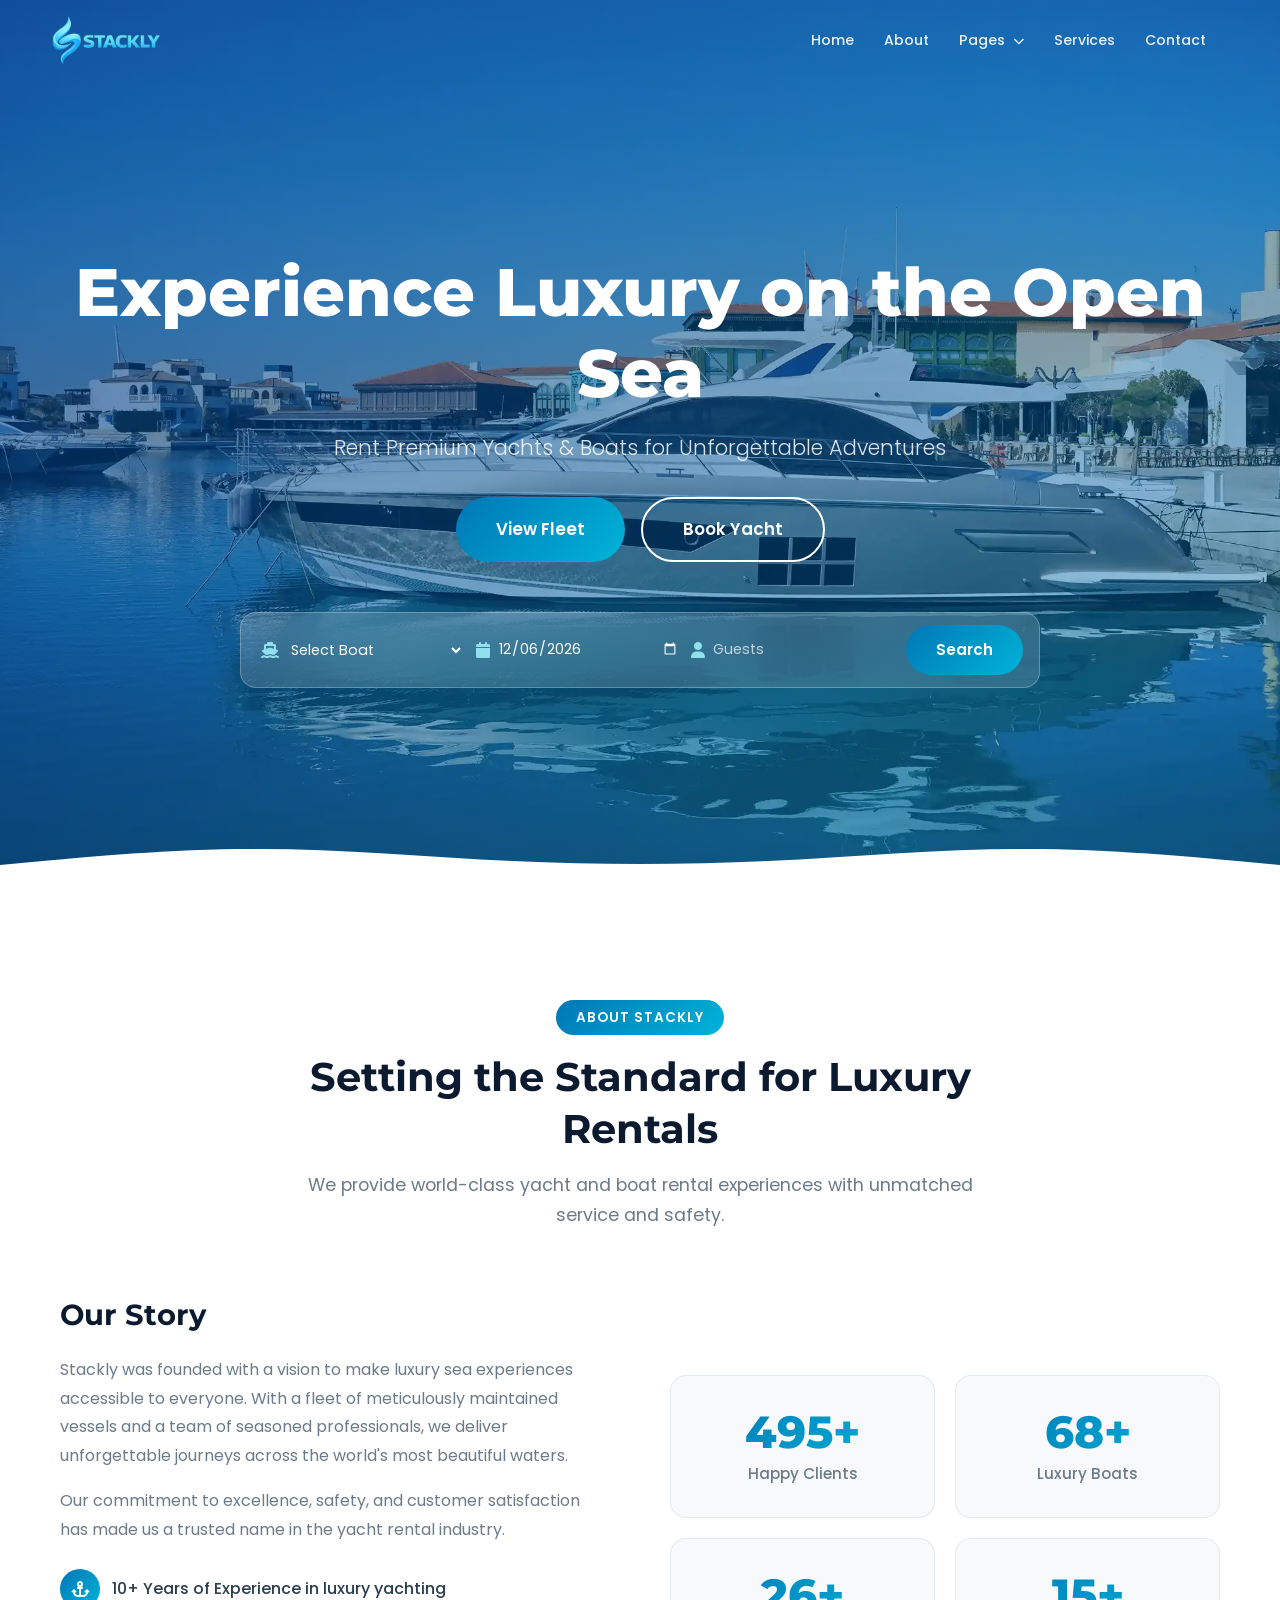
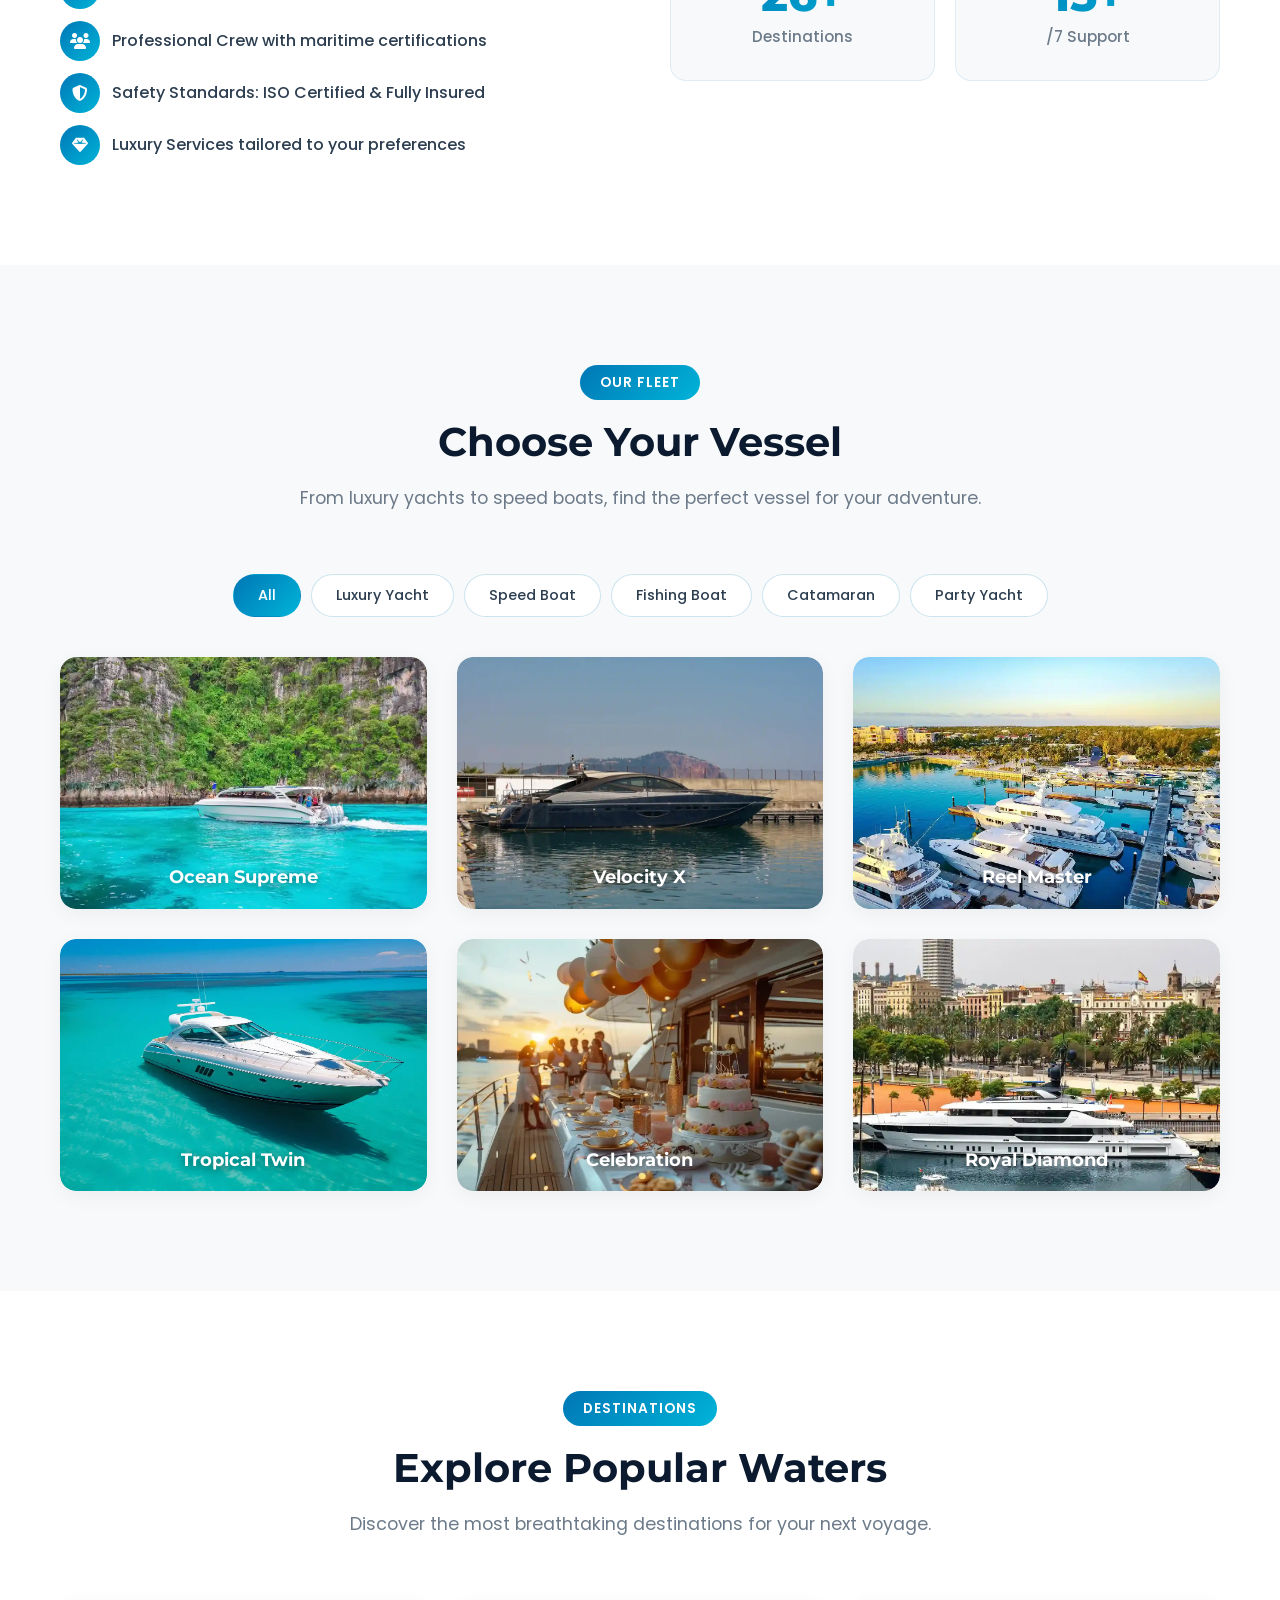
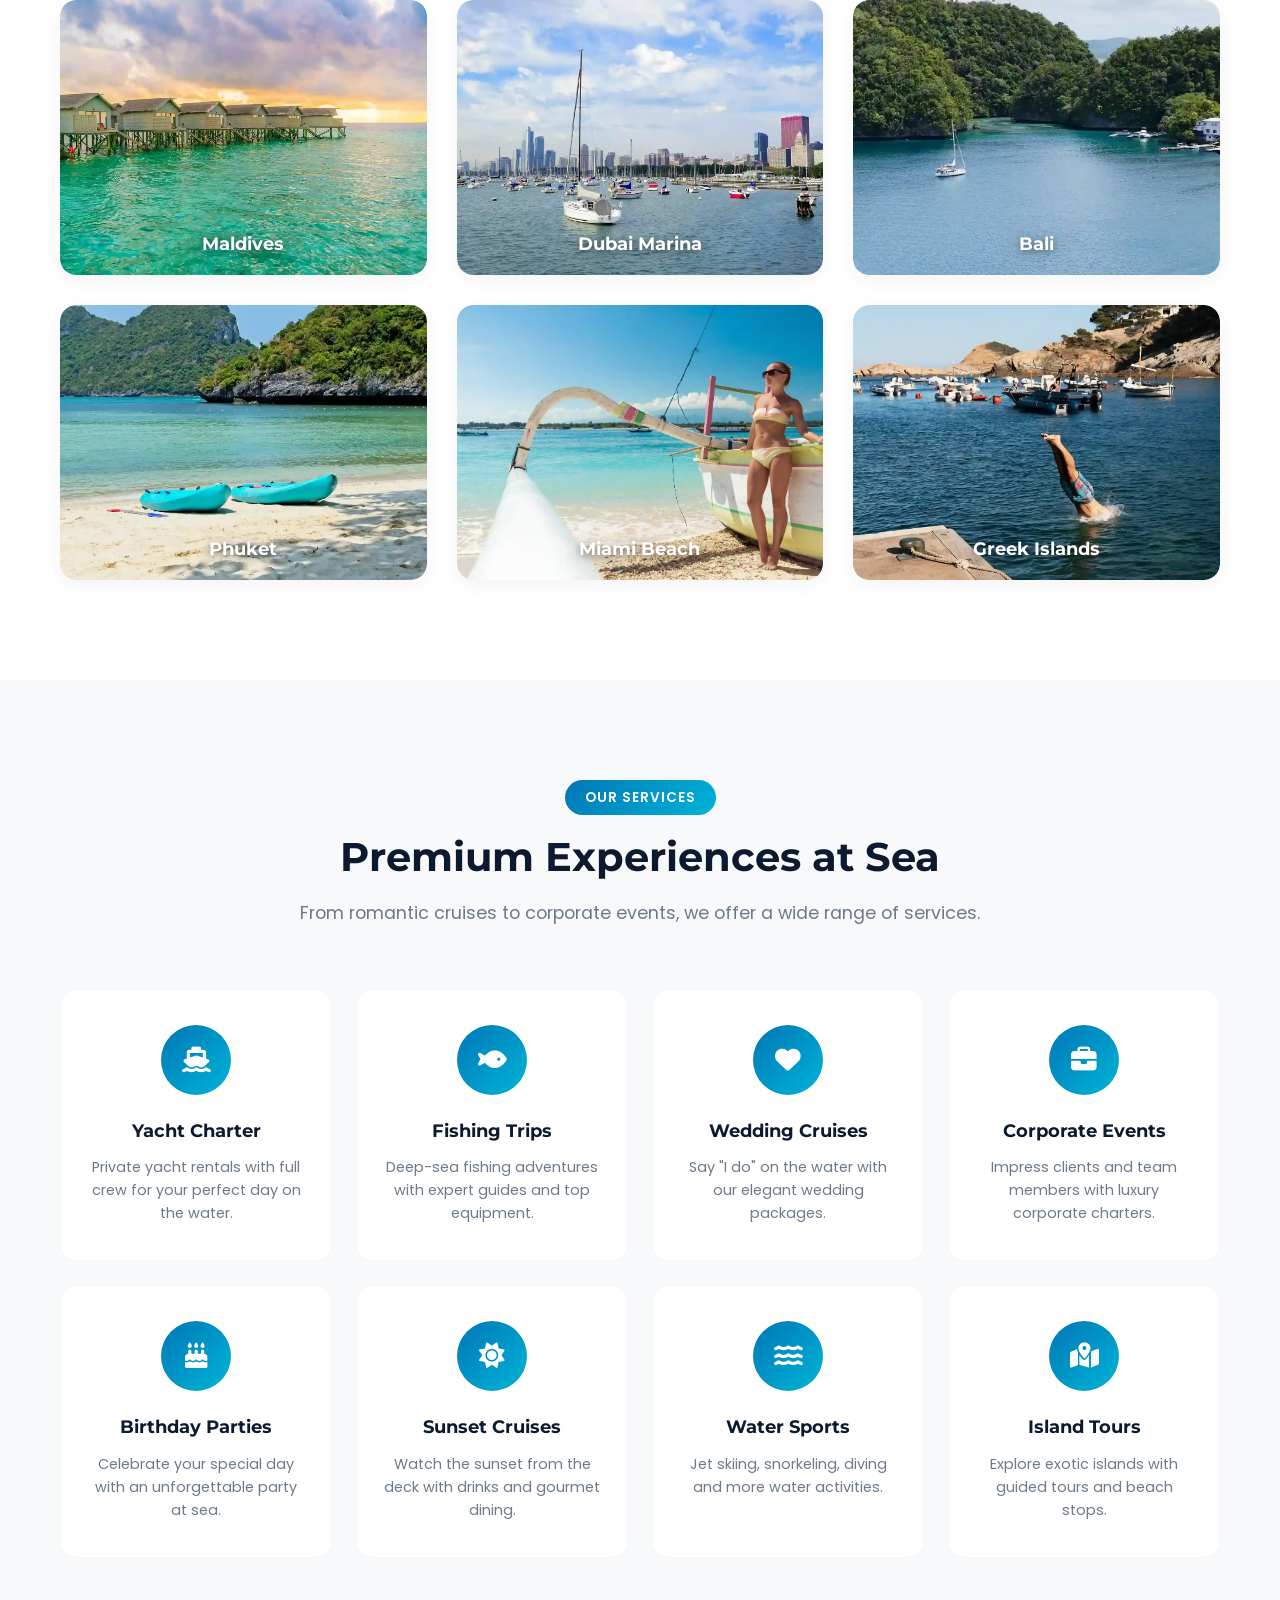
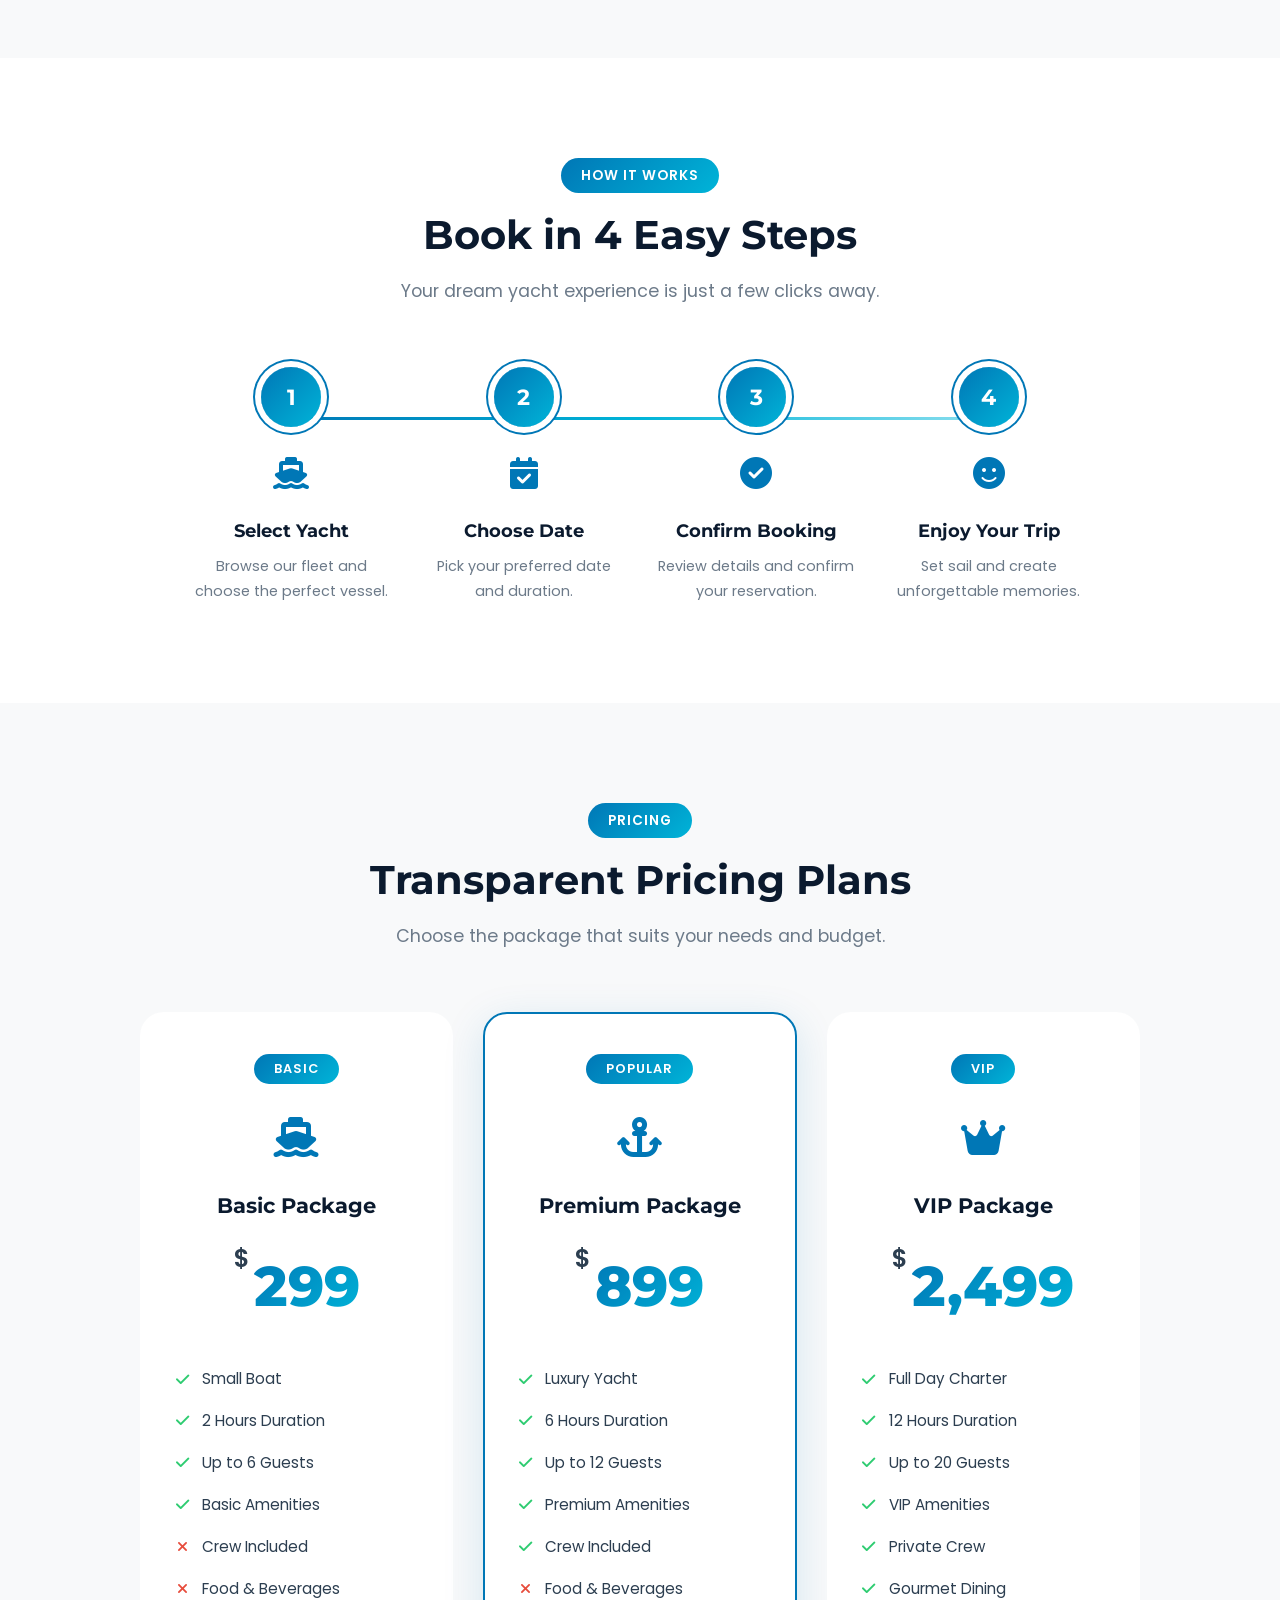
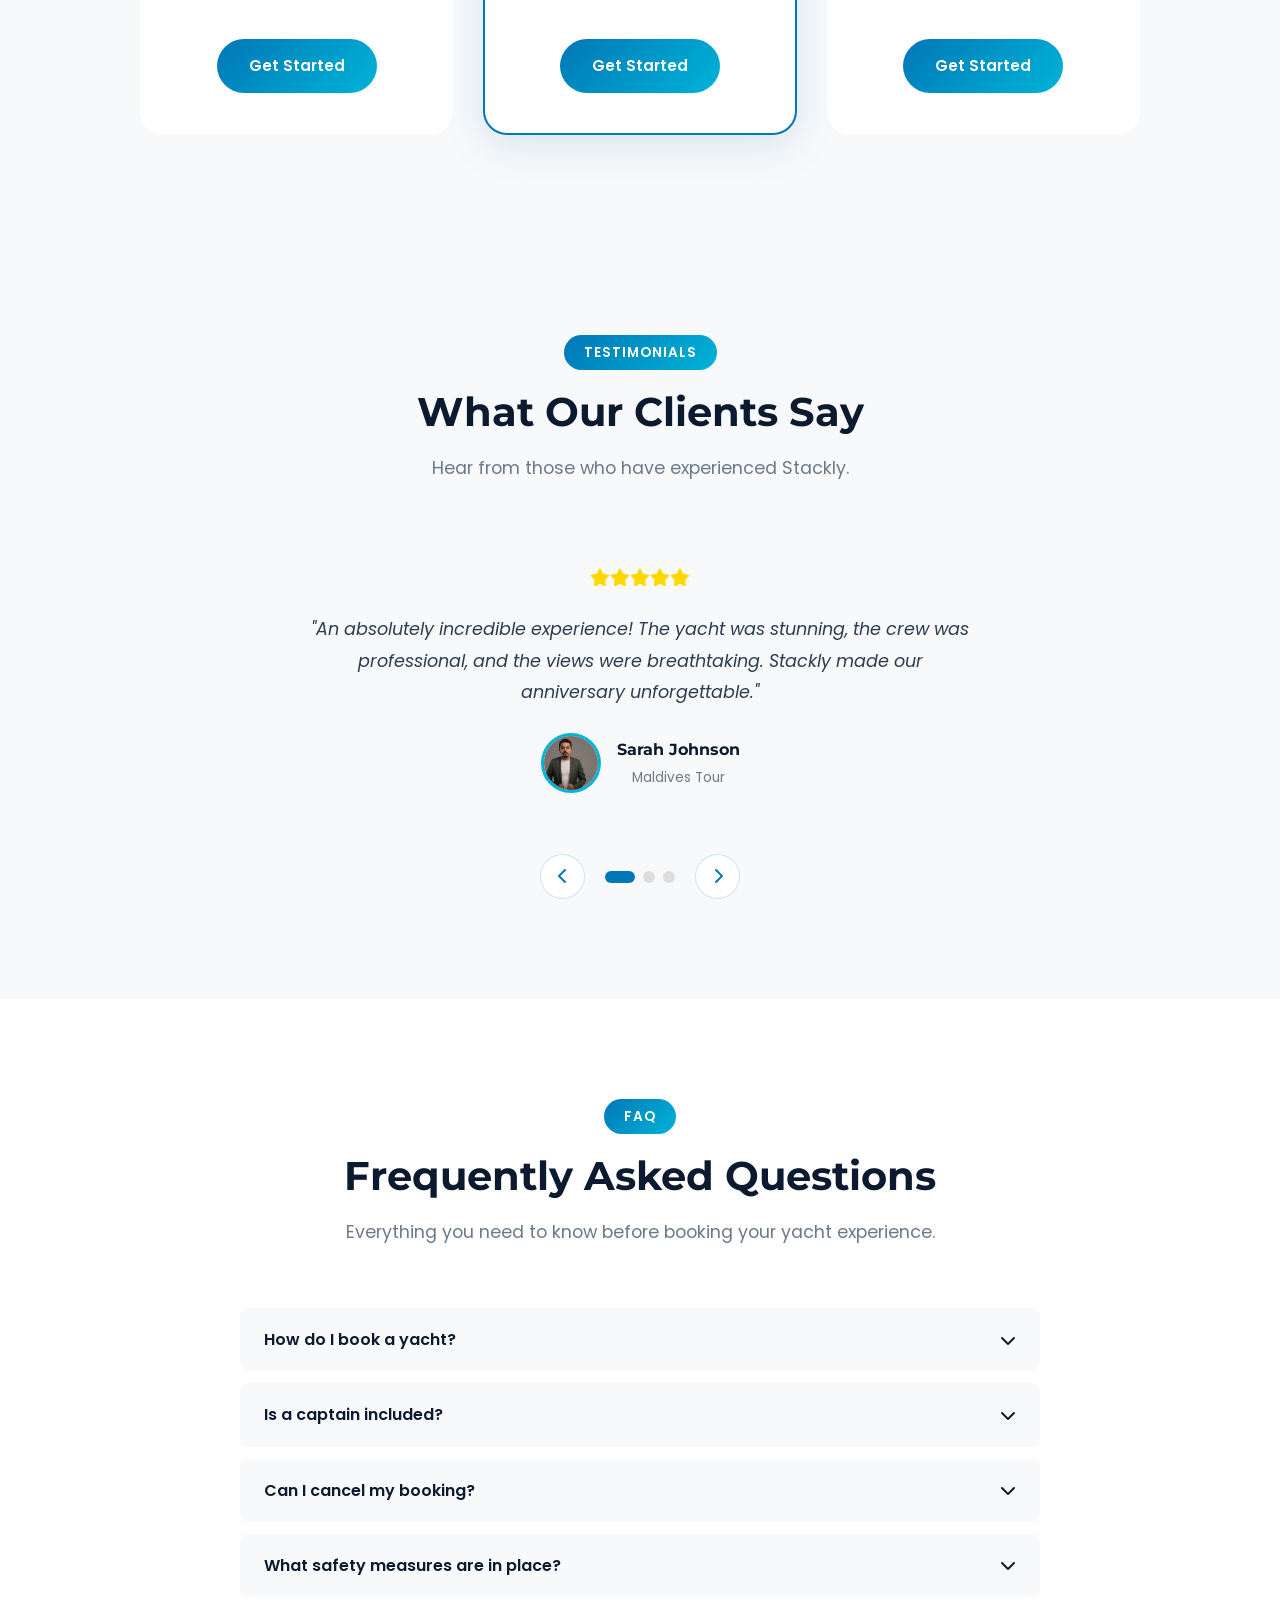
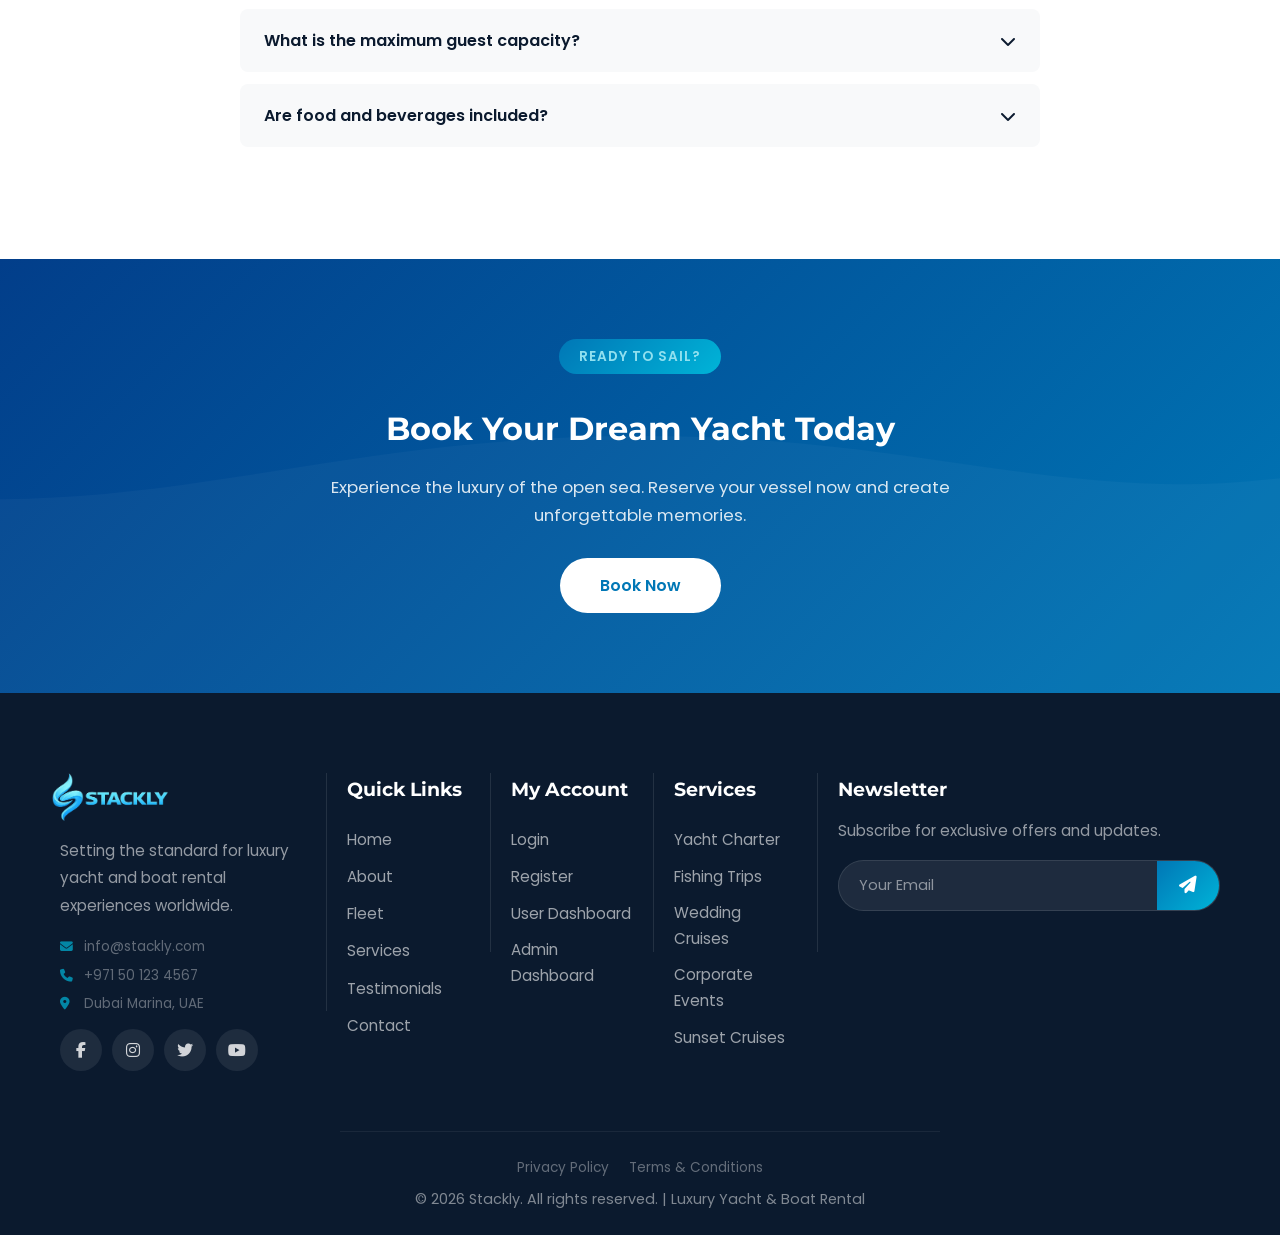
==== commit 53c04934: "completed bug" ====
--- a/index.html
+++ b/index.html
@@ -26,7 +26,7 @@
   </div>
 
   <!-- Scroll To Top -->
-  <button id="scroll-top-btn" aria-label="Scroll to top">
+  <button type="button" id="scroll-top-btn" aria-label="Scroll to top">
     <i class="fas fa-chevron-up"></i>
   </button>
 
@@ -38,7 +38,7 @@
         <img src="images/gallery/logo.webp" alt="Stackly">
       </a>
       <ul class="nav-menu" id="nav-menu">
-        <li><button class="nav-close" id="nav-close" aria-label="Close menu">&times;</button></li>
+        <li><button type="button" class="nav-close" id="nav-close" aria-label="Close menu">&times;</button></li>
         <li><a href="index.html" class="nav-link active">Home</a></li>
         <li><a href="about.html" class="nav-link">About</a></li>
         <li class="nav-dropdown">
@@ -51,22 +51,21 @@
             <li><a href="testimonials.html" class="nav-link">Testimonials</a></li>
           </ul>
         </li>
-        <li class="mobile-nav-item"><a href="fleet.html" class="nav-link">Fleet</a></li>
-        <li class="mobile-nav-item"><a href="destinations.html" class="nav-link">Destinations</a></li>
-        <li class="mobile-nav-item"><a href="gallery.html" class="nav-link">Gallery</a></li>
-        <li class="mobile-nav-item"><a href="pricing.html" class="nav-link">Pricing</a></li>
-        <li class="mobile-nav-item"><a href="testimonials.html" class="nav-link">Testimonials</a></li>
+        <li class="mobile-nav-item mobile-page-link"><a href="fleet.html" class="nav-link">Fleet</a></li>
+        <li class="mobile-nav-item mobile-page-link"><a href="destinations.html" class="nav-link">Destinations</a></li>
+        <li class="mobile-nav-item mobile-page-link"><a href="gallery.html" class="nav-link">Gallery</a></li>
+        <li class="mobile-nav-item mobile-page-link"><a href="pricing.html" class="nav-link">Pricing</a></li>
+        <li class="mobile-nav-item mobile-page-link"><a href="testimonials.html" class="nav-link">Testimonials</a></li>
         <li><a href="services.html" class="nav-link">Services</a></li>
         <li><a href="contact.html" class="nav-link">Contact</a></li>
-                <li class="nav-auth-mobile">
-          <a href="login.html" class="nav-link btn-outline">Login</a>
-          <a href="register.html" class="nav-link btn-primary">Register</a>
-        </li></ul>
+        <li class="mobile-nav-item"><a href="login.html" class="nav-link btn-outline">Login</a></li>
+        <li class="mobile-nav-item"><a href="register.html" class="nav-link btn-primary">Register</a></li>
+      </ul>
       <div class="nav-actions">
         <a href="login.html" class="btn btn-outline btn-sm">Login</a>
         <a href="register.html" class="btn btn-primary btn-sm">Register</a>
         <a href="contact.html" class="btn btn-primary btn-sm book-now">Book Now</a>
-        <button class="hamburger" id="hamburger" aria-label="Toggle menu">
+        <button type="button" class="hamburger" id="hamburger" aria-label="Toggle menu">
           <span></span><span></span><span></span>
         </button>
       </div>
@@ -113,13 +112,13 @@
           </div>
           <div class="form-group">
             <i class="fas fa-calendar"></i>
-            <input type="date" id="check-date" min="">
+            <input type="date" id="check-date">
           </div>
           <div class="form-group">
             <i class="fas fa-user"></i>
             <input type="number" id="guests" placeholder="Guests" min="1" max="50">
           </div>
-          <button type="submit" class="btn btn-primary">Search</button>
+          <a href="fleet.html" class="btn btn-primary">Search</a>
         </form>
       </div>
     </div>
@@ -189,12 +188,12 @@
         <p class="section-desc">From luxury yachts to speed boats, find the perfect vessel for your adventure.</p>
       </div>
       <div class="fleet-filters reveal">
-        <button class="filter-btn active" data-filter="all">All</button>
-        <button class="filter-btn" data-filter="luxury">Luxury Yacht</button>
-        <button class="filter-btn" data-filter="speed">Speed Boat</button>
-        <button class="filter-btn" data-filter="fishing">Fishing Boat</button>
-        <button class="filter-btn" data-filter="catamaran">Catamaran</button>
-        <button class="filter-btn" data-filter="party">Party Yacht</button>
+        <button type="button" class="filter-btn active" data-filter="all">All</button>
+        <button type="button" class="filter-btn" data-filter="luxury">Luxury Yacht</button>
+        <button type="button" class="filter-btn" data-filter="speed">Speed Boat</button>
+        <button type="button" class="filter-btn" data-filter="fishing">Fishing Boat</button>
+        <button type="button" class="filter-btn" data-filter="catamaran">Catamaran</button>
+        <button type="button" class="filter-btn" data-filter="party">Party Yacht</button>
       </div>
       <div class="fleet-grid" id="fleet-grid">
         <div class="fleet-card reveal flip-card" data-category="luxury">
@@ -612,13 +611,6 @@
     </div>
   </section>
 
-
-  <!-- Lightbox -->
-  <div id="lightbox" class="lightbox">
-    <span class="lightbox-close">&times;</span>
-    <img class="lightbox-content" id="lightbox-img">
-  </div>
-
   <!-- Testimonials Section -->
   <section id="testimonials" class="section testimonials">
     <div class="container">
@@ -670,13 +662,13 @@
           </div>
         </div>
         <div class="testimonial-controls">
-          <button class="testimonial-btn prev-btn" aria-label="Previous"><i class="fas fa-chevron-left"></i></button>
+          <button type="button" class="testimonial-btn prev-btn" aria-label="Previous"><i class="fas fa-chevron-left"></i></button>
           <div class="testimonial-dots">
             <span class="dot active"></span>
             <span class="dot"></span>
             <span class="dot"></span>
           </div>
-          <button class="testimonial-btn next-btn" aria-label="Next"><i class="fas fa-chevron-right"></i></button>
+          <button type="button" class="testimonial-btn next-btn" aria-label="Next"><i class="fas fa-chevron-right"></i></button>
         </div>
       </div>
     </div>
@@ -692,42 +684,42 @@
       </div>
       <div class="pricing-faq reveal" style="margin-top: 0;">
         <div class="faq-item">
-          <div class="faq-question" onclick="toggleFaq(this)">
+          <div class="faq-question">
             How do I book a yacht?
             <i class="fas fa-chevron-down"></i>
           </div>
           <div class="faq-answer">Simply browse our fleet, select your preferred vessel, choose your date and duration, and submit a booking request. Our team will confirm within 2 hours.</div>
         </div>
         <div class="faq-item">
-          <div class="faq-question" onclick="toggleFaq(this)">
+          <div class="faq-question">
             Is a captain included?
             <i class="fas fa-chevron-down"></i>
           </div>
           <div class="faq-answer">Yes, all our rentals include a licensed captain and crew. Premium and VIP packages also include additional crew members for catering and service.</div>
         </div>
         <div class="faq-item">
-          <div class="faq-question" onclick="toggleFaq(this)">
+          <div class="faq-question">
             Can I cancel my booking?
             <i class="fas fa-chevron-down"></i>
           </div>
           <div class="faq-answer">Free cancellation is available up to 48 hours before departure. A 50% refund is offered for cancellations between 24-48 hours. No refunds within 24 hours.</div>
         </div>
         <div class="faq-item">
-          <div class="faq-question" onclick="toggleFaq(this)">
+          <div class="faq-question">
             What safety measures are in place?
             <i class="fas fa-chevron-down"></i>
           </div>
           <div class="faq-answer">All vessels are equipped with life jackets, GPS tracking, first aid kits, and emergency communication systems. Our crew is trained in advanced safety procedures.</div>
         </div>
         <div class="faq-item">
-          <div class="faq-question" onclick="toggleFaq(this)">
+          <div class="faq-question">
             What is the maximum guest capacity?
             <i class="fas fa-chevron-down"></i>
           </div>
           <div class="faq-answer">Capacity varies by vessel, ranging from 6 guests on speed boats to 30 guests on party yachts. VIP yachts can accommodate up to 20 guests for full-day charters.</div>
         </div>
         <div class="faq-item">
-          <div class="faq-question" onclick="toggleFaq(this)">
+          <div class="faq-question">
             Are food and beverages included?
             <i class="fas fa-chevron-down"></i>
           </div>
@@ -757,7 +749,12 @@
           <a href="index.html" class="logo">
             <img src="images/gallery/logo.webp" alt="Stackly">
           </a>
-          <p class="para">Setting the standard for luxury yacht and boat rental experiences worldwide.</p>
+          <p>Setting the standard for luxury yacht and boat rental experiences worldwide.</p>
+          <div class="footer-contact-info">
+            <p><i class="fas fa-envelope"></i> info@stackly.com</p>
+            <p><i class="fas fa-phone"></i> +971 50 123 4567</p>
+            <p><i class="fas fa-map-marker-alt"></i> Dubai Marina, UAE</p>
+          </div>
           <div class="footer-social">
             <a href="404.html" aria-label="Facebook"><i class="fab fa-facebook-f"></i></a>
             <a href="404.html" aria-label="Instagram"><i class="fab fa-instagram"></i></a>
@@ -770,6 +767,7 @@
           <ul>
             <li><a href="index.html">Home</a></li>
             <li><a href="about.html">About</a></li>
+            <li><a href="fleet.html">Fleet</a></li>
             <li><a href="services.html">Services</a></li>
             <li><a href="testimonials.html">Testimonials</a></li>
             <li><a href="contact.html">Contact</a></li>
@@ -780,8 +778,8 @@
           <ul>
             <li><a href="login.html">Login</a></li>
             <li><a href="register.html">Register</a></li>
-            <li><a href="login.html">User Dashboard</a></li>
-            <li><a href="login.html">Admin Dashboard</a></li>
+            <li><a href="dashboard/user-dashboard.html">User Dashboard</a></li>
+            <li><a href="dashboard/admin-dashboard.html">Admin Dashboard</a></li>
           </ul>
         </div>
         <div class="footer-links reveal">
@@ -797,27 +795,24 @@
         <div class="footer-newsletter reveal">
           <h3>Newsletter</h3>
           <p>Subscribe for exclusive offers and updates.</p>
-          <form id="newsletter-form">
+          <form id="newsletter-form" action="https://formspree.io/f/your_newsletter_form_id" method="POST">
             <div class="newsletter-group">
-              <input type="email" placeholder="Your Email" required>
+              <input type="email" name="email" placeholder="Your Email" required>
               <button type="submit" aria-label="Subscribe"><i class="fas fa-paper-plane"></i></button>
             </div>
           </form>
         </div>
       </div>
       <div class="footer-bottom">
+        <div class="footer-legal">
+          <a href="404.html">Privacy Policy</a>
+          <a href="404.html">Terms &amp; Conditions</a>
+        </div>
         <p>&copy; 2026 Stackly. All rights reserved. | Luxury Yacht & Boat Rental</p>
       </div>
     </div>
   </footer>
 
   <script src="js/script.js"></script>
-  <script>
-  function toggleFaq(el) {
-    el.classList.toggle('active');
-    const answer = el.nextElementSibling;
-    if (answer) answer.classList.toggle('open');
-  }
-  </script>
 </body>
 </html>
--- a/css/style.css
+++ b/css/style.css
@@ -363,9 +363,10 @@
 }
 
 .logo img {
-  height: 40px;
+  height: 48px;
   width: auto;
   display: block;
+  margin-left: -8px;
 }
 
 .nav-menu {
@@ -2011,6 +2012,44 @@
   margin: 0 auto;
 }
 
+.footer-legal {
+  display: flex;
+  gap: 20px;
+  justify-content: center;
+  margin-bottom: 8px;
+  flex-wrap: wrap;
+}
+
+.footer-legal a {
+  color: rgba(255,255,255,0.6);
+  text-decoration: none;
+  font-size: 0.85rem;
+  transition: color 0.2s ease;
+}
+
+.footer-legal a:hover {
+  color: var(--secondary);
+}
+
+.footer-contact-info {
+  margin: 12px 0;
+}
+
+.footer-contact-info p {
+  font-size: 0.85rem;
+  color: rgba(255,255,255,0.5);
+  margin-bottom: 4px;
+  display: flex;
+  align-items: center;
+  gap: 8px;
+}
+
+.footer-contact-info p i {
+  width: 16px;
+  color: var(--secondary);
+  font-size: 0.8rem;
+}
+
 /* ============================================
    Auth Modal Styles
    ============================================ */
@@ -2460,6 +2499,7 @@
   gap: 8px;
   color: var(--text-light);
   cursor: pointer;
+  position: relative;
 }
 
 .form-options label input[type="checkbox"] {
@@ -2467,6 +2507,7 @@
   accent-color: var(--primary);
 }
 
+
 .form-options a {
   color: var(--primary);
   font-weight: 500;
@@ -2474,6 +2515,15 @@
 
 .form-options a:hover {
   text-decoration: underline;
+}
+
+.field-error {
+  position: absolute;
+  bottom: -16px;
+  left: 0;
+  font-size: 0.78rem;
+  color: #E74C3C;
+  white-space: nowrap;
 }
 
 .password-strength {
@@ -3785,4 +3835,72 @@
 .timeline-item p {
   color: var(--text-light);
   font-size: 0.95rem;
+}
+
+/* Modal */
+.modal-overlay {
+  position: fixed;
+  inset: 0;
+  background: rgba(0,0,0,0.5);
+  z-index: 9999;
+  display: none;
+  align-items: center;
+  justify-content: center;
+  padding: 20px;
+}
+
+.modal-overlay.open {
+  display: flex;
+}
+
+.modal-box {
+  background: var(--white);
+  border-radius: var(--radius);
+  padding: 32px;
+  max-width: 420px;
+  width: 100%;
+  box-shadow: 0 20px 60px rgba(0,0,0,0.2);
+  position: relative;
+  animation: modalIn 0.3s ease;
+}
+
+@keyframes modalIn {
+  from { transform: scale(0.9); opacity: 0; }
+  to { transform: scale(1); opacity: 1; }
+}
+
+.modal-close {
+  position: absolute;
+  top: 12px;
+  right: 16px;
+  background: none;
+  border: none;
+  font-size: 1.5rem;
+  color: var(--text-light);
+  cursor: pointer;
+  transition: color 0.2s;
+}
+
+.modal-close:hover {
+  color: var(--dark);
+}
+
+.modal-box h3 {
+  font-family: var(--font-secondary);
+  color: var(--dark);
+  margin-bottom: 20px;
+  font-size: 1.2rem;
+}
+
+.modal-body p {
+  color: var(--text);
+  font-size: 0.95rem;
+  margin-bottom: 10px;
+  line-height: 1.5;
+}
+
+.modal-body p strong {
+  color: var(--dark);
+  min-width: 80px;
+  display: inline-block;
 }
--- a/css/responsive.css
+++ b/css/responsive.css
@@ -147,21 +147,34 @@
   }
 
   /* Navbar */
+  #header {
+    background: rgba(255, 255, 255, 0.06);
+    backdrop-filter: blur(4px);
+    -webkit-backdrop-filter: blur(4px);
+  }
+
+  #header.scrolled {
+    background: rgba(255, 255, 255, 0.97);
+  }
+
   .navbar {
-    position: relative;
+    display: flex;
+    align-items: center;
+    justify-content: space-between;
   }
 
   .logo {
-    position: absolute;
-    left: 50%;
-    transform: translateX(-50%);
+    position: static;
+    left: auto;
+    transform: none;
+    margin: 0 auto;
   }
 
   .mobile-back {
-    position: absolute;
-    left: 10px;
-    top: 50%;
-    transform: translateY(-50%);
+    position: static;
+    left: auto;
+    top: auto;
+    transform: none;
     display: flex;
     align-items: center;
     justify-content: center;
@@ -185,9 +198,7 @@
     color: var(--white) !important;
   }
 
-  .nav-actions {
-    margin-left: auto;
-  }
+
 
   /* Mobile menu overlay */
   .nav-overlay {
@@ -213,11 +224,13 @@
     height: 100vh;
     background: var(--white);
     flex-direction: column;
-    padding: 72px 16px 24px;
+    padding: 60px 0 24px;
     box-shadow: -10px 0 40px rgba(0, 0, 0, 0.15);
     transition: right 0.35s cubic-bezier(0.4, 0, 0.2, 1);
     z-index: 999;
     gap: 2px;
+    overflow-y: auto;
+    align-items: flex-start;
   }
 
   .nav-menu.open {
@@ -228,9 +241,9 @@
     color: var(--text);
     font-size: 0.95rem;
     font-weight: 500;
-    padding: 12px 16px;
+    padding: 12px 24px;
     width: 100%;
-    border-radius: var(--radius-sm);
+    border-radius: 0;
     text-align: left;
     transition: background 0.2s ease, color 0.2s ease;
   }
@@ -255,8 +268,9 @@
 
   .nav-close {
     display: flex;
-    top: 14px;
-    right: 14px;
+    position: absolute;
+    top: 12px;
+    right: 12px;
     width: 32px;
     height: 32px;
     font-size: 1.3rem;
@@ -273,19 +287,38 @@
     display: none;
   }
 
-  /* Mobile dropdown */
+  /* Hide Pages dropdown completely on mobile */
   .nav-dropdown {
-    width: 100%;
-  }
-
-  .nav-dropdown,
-  .nav-dropdown .dropdown-toggle,
-  .nav-dropdown .dropdown-menu {
     display: none;
   }
 
   .mobile-nav-item {
     display: block;
+  }
+
+  .mobile-nav-item .nav-link.btn-outline,
+  .mobile-nav-item .nav-link.btn-primary {
+    background: transparent;
+    border: none;
+    color: var(--text);
+    padding: 12px 24px;
+    width: 100%;
+    font-size: 0.95rem;
+    font-weight: 500;
+    border-radius: 0;
+  }
+
+  .mobile-nav-item .nav-link.btn-outline:hover,
+  .mobile-nav-item .nav-link.btn-primary:hover {
+    background: var(--light-gray);
+    color: var(--primary);
+  }
+
+  /* Mobile page sub-links */
+  .mobile-page-link .nav-link {
+    padding-left: 24px;
+    font-size: 0.9rem;
+    color: var(--text);
   }
 
   .nav-dropdown .dropdown-toggle {
@@ -310,7 +343,6 @@
     background: transparent;
     box-shadow: none;
     padding: 0;
-    padding-left: 16px;
   }
 
   .nav-dropdown.open .dropdown-menu {
@@ -318,8 +350,9 @@
   }
 
   .dropdown-menu .nav-link {
+    text-align: left;
     color: var(--text-light);
-    padding: 10px 16px;
+    padding: 0 16px 0 0;
     font-size: 0.9rem;
   }
 
@@ -327,45 +360,6 @@
   .dropdown-menu .nav-link.active {
     color: var(--primary);
     background: transparent;
-  }
-
-  .nav-auth-mobile {
-    display: flex;
-    justify-content: flex-end;
-    gap: 12px;
-    padding: 20px 16px 0;
-    border-top: 1px solid #E8ECF0;
-    margin-top: auto;
-  }
-
-  .nav-auth-mobile .nav-link {
-    text-align: center;
-    padding: 12px 16px;
-    border-radius: var(--radius-sm);
-    font-size: 0.9rem;
-    font-weight: 600;
-    transition: all 0.2s ease;
-  }
-
-  .nav-auth-mobile .nav-link.btn-outline {
-    border: 2px solid var(--primary);
-    color: var(--primary);
-    background: transparent;
-  }
-
-  .nav-auth-mobile .nav-link.btn-outline:hover {
-    background: var(--primary);
-    color: var(--white);
-  }
-
-  .nav-auth-mobile .nav-link.btn-primary {
-    background: var(--primary);
-    color: var(--white);
-  }
-
-  .nav-auth-mobile .nav-link.btn-primary:hover {
-    background: var(--dark-blue);
-    color: var(--white);
   }
 
   /* Hero */
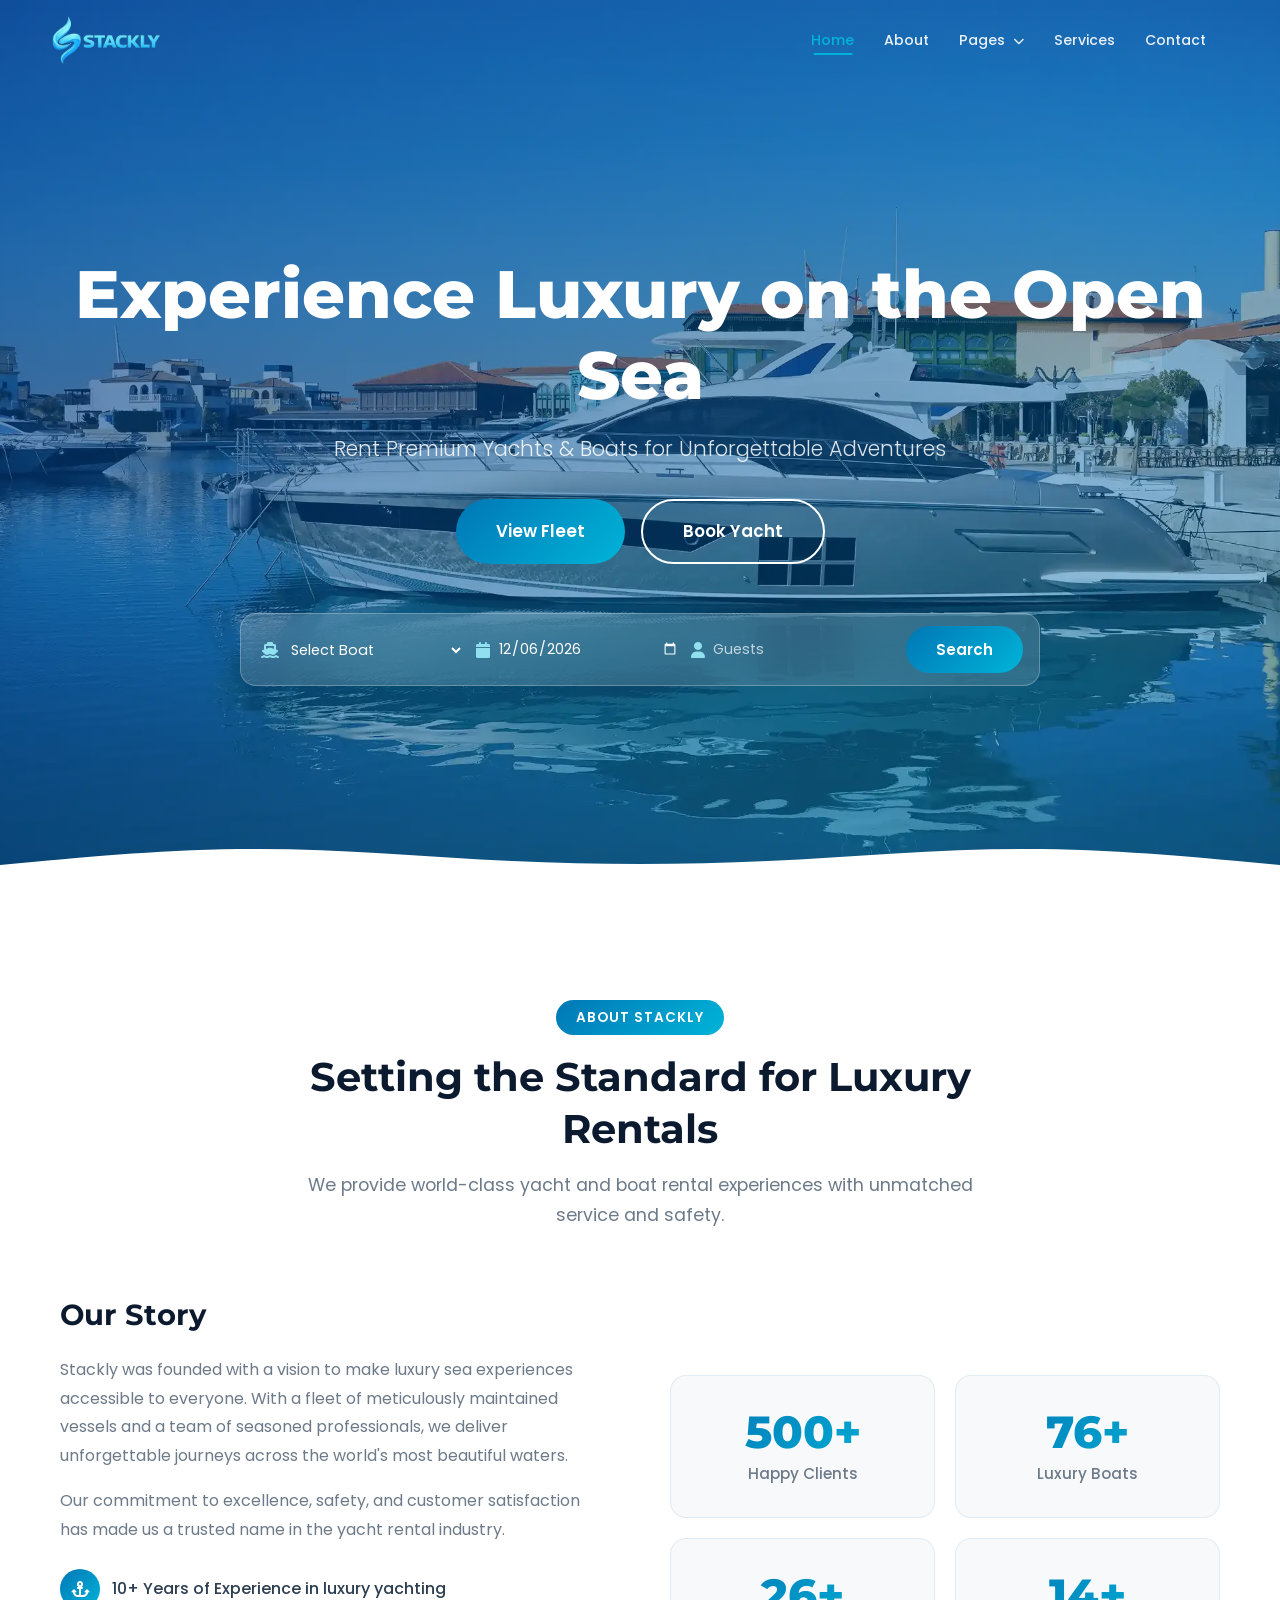
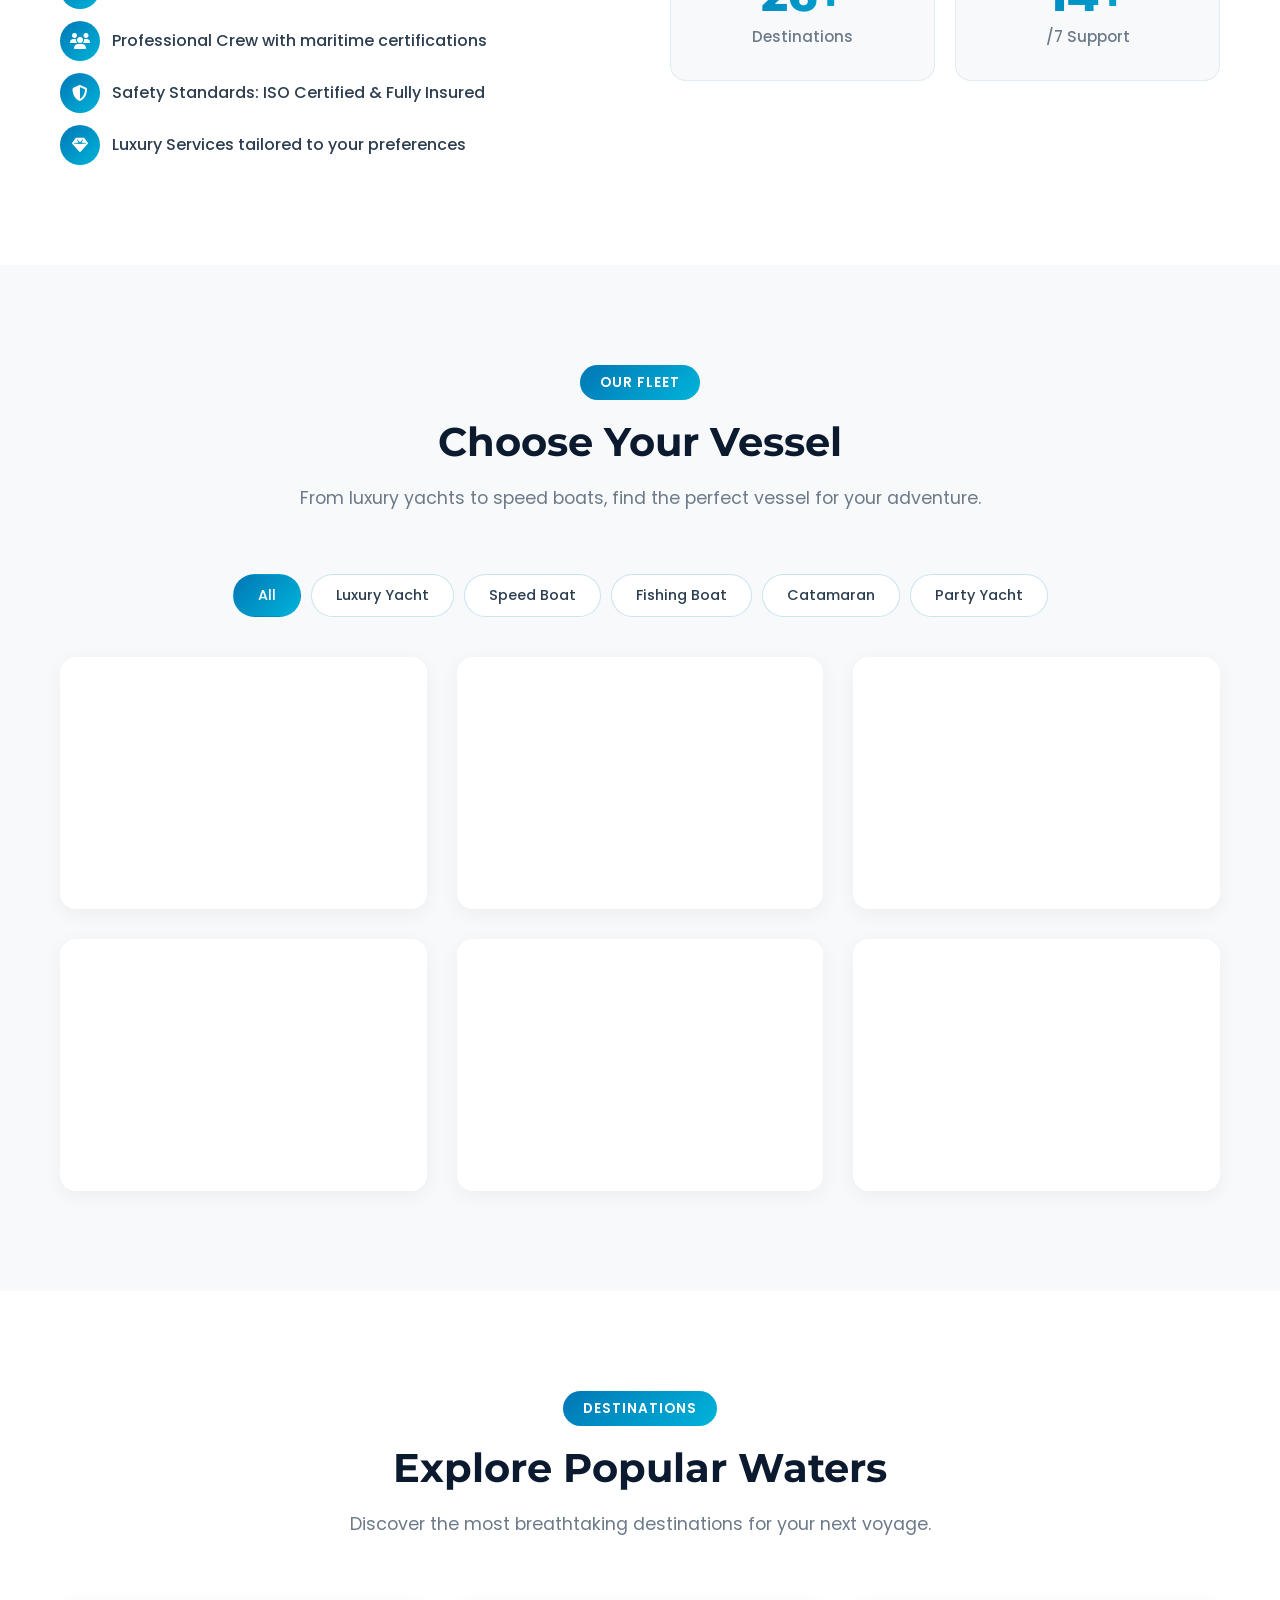
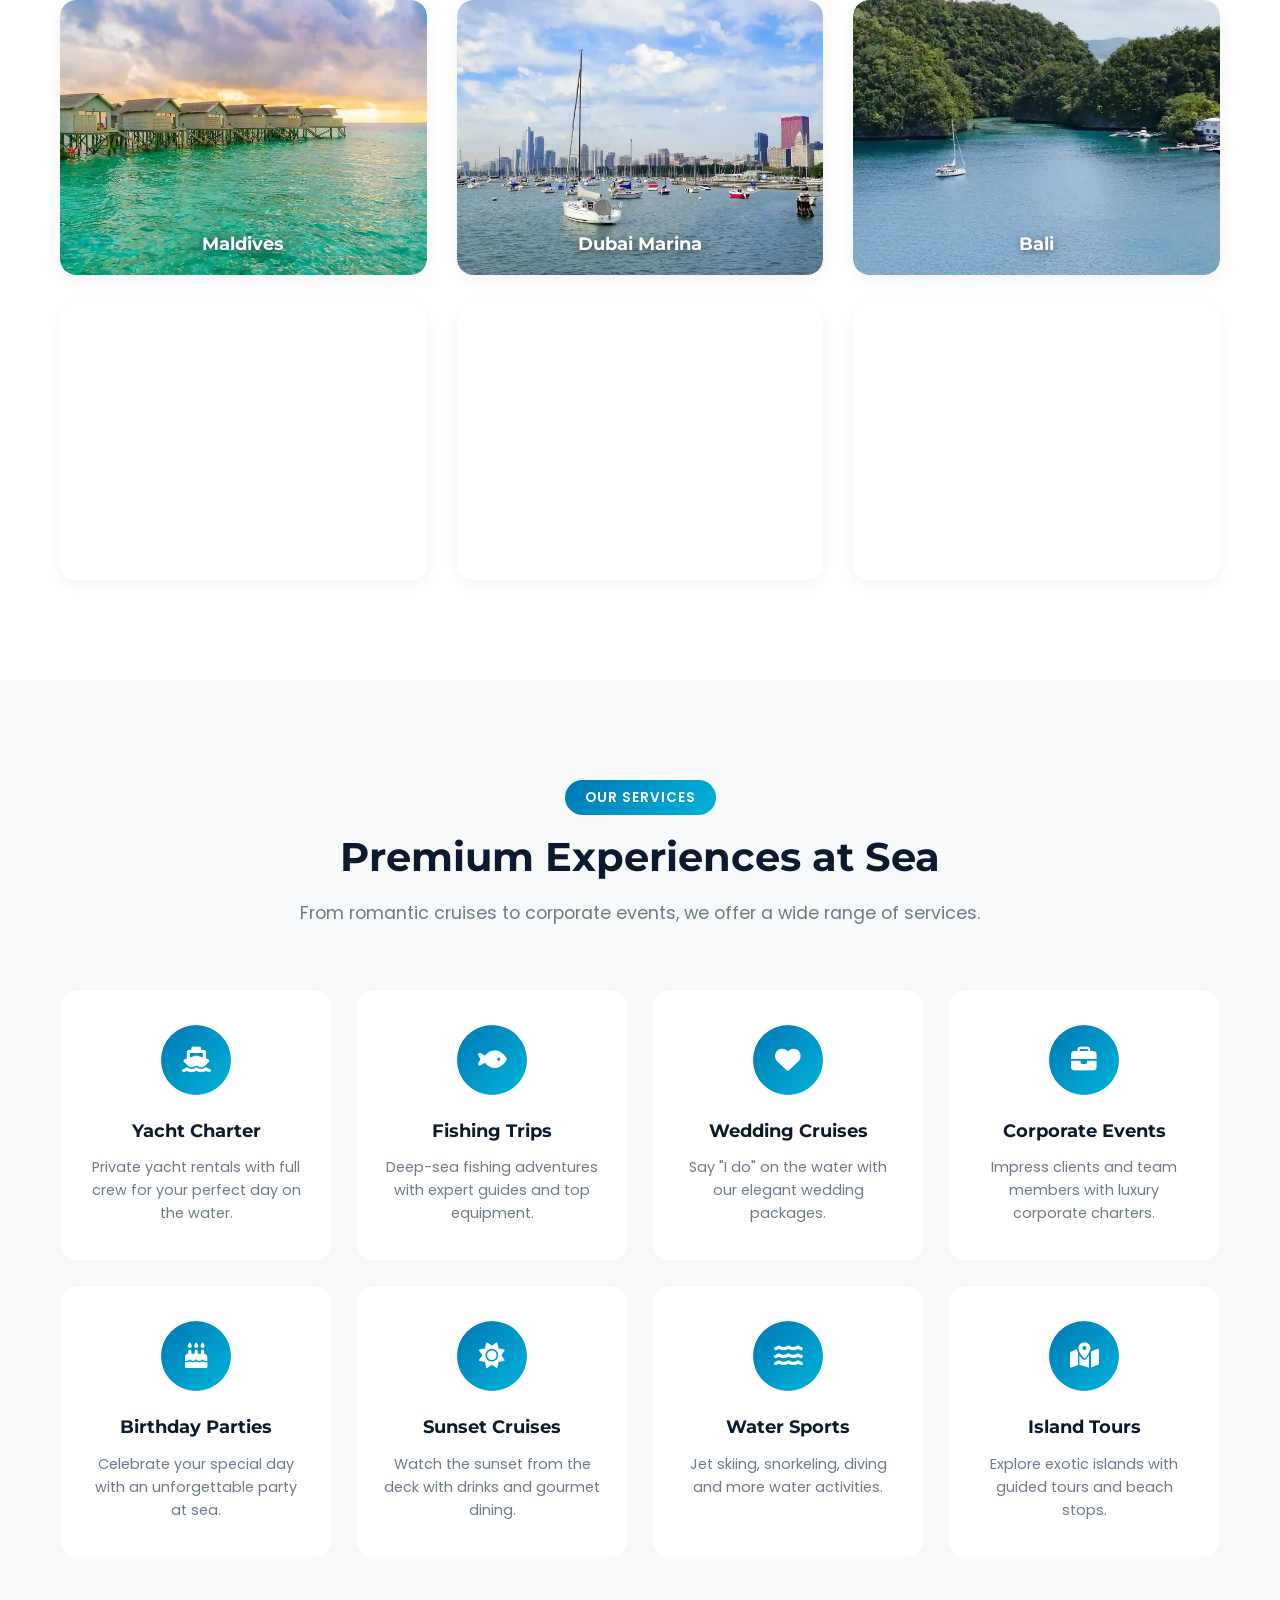
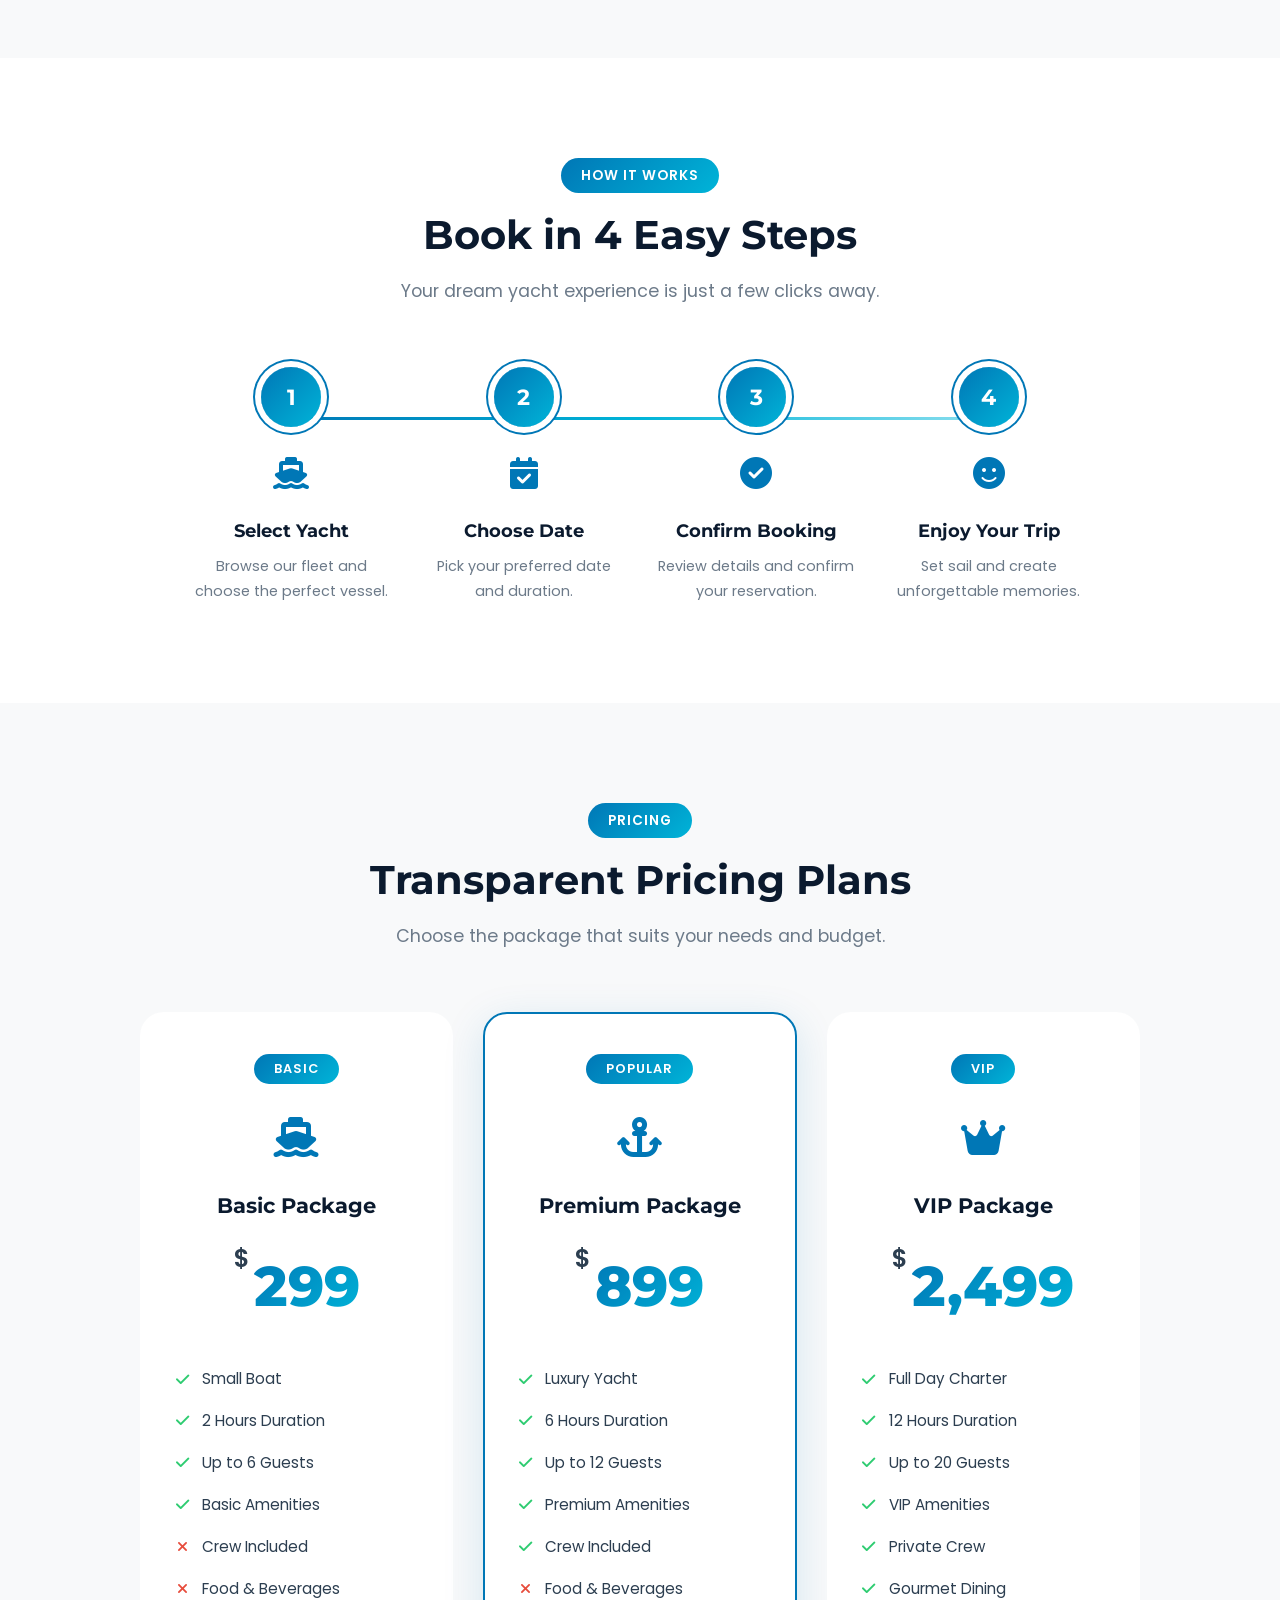
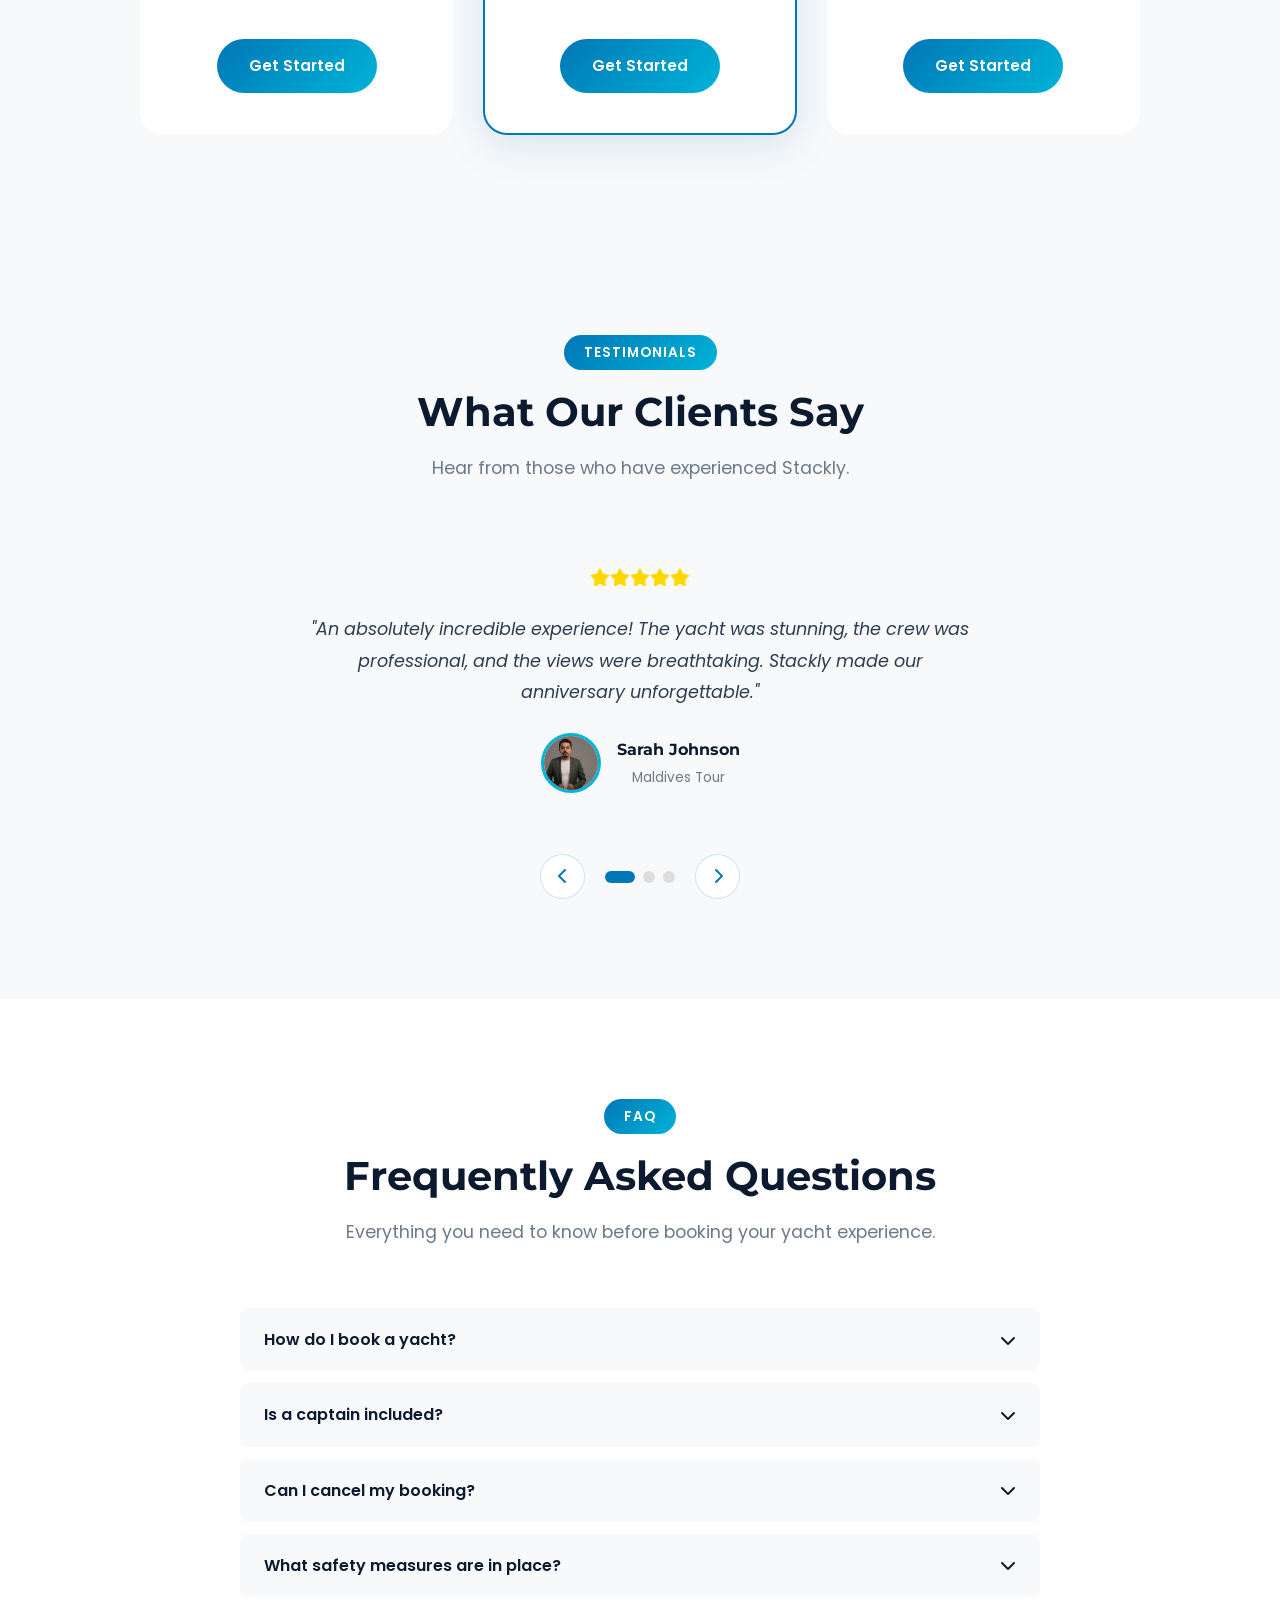
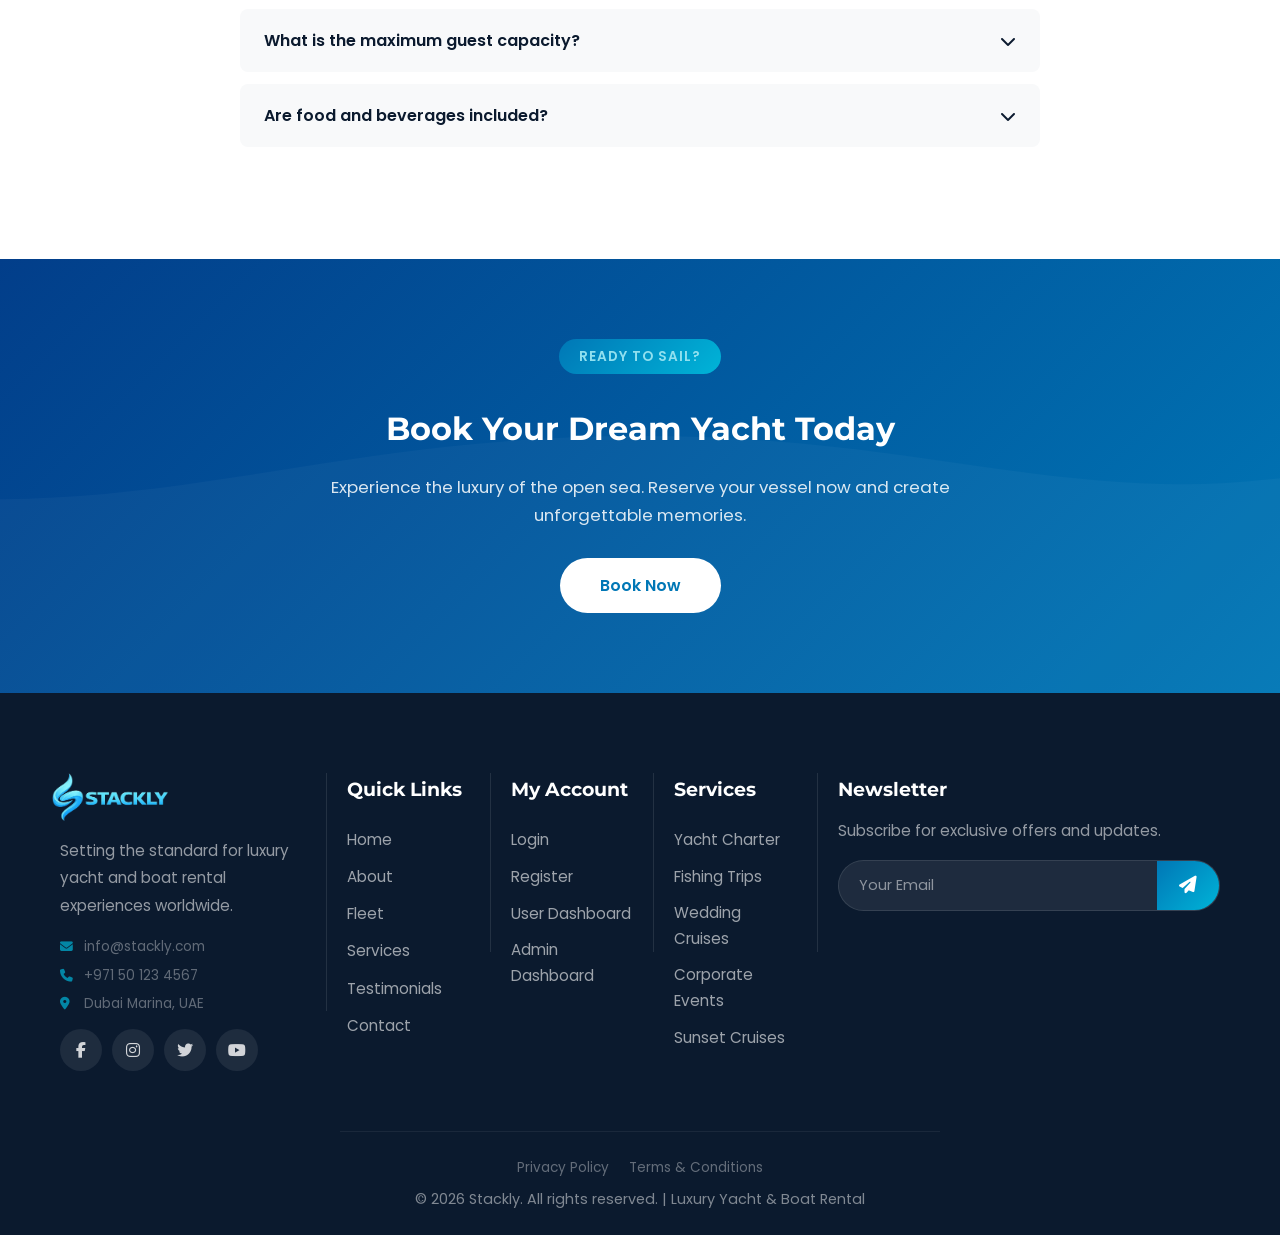
==== commit fb21972b: "completed" ====
--- a/index.html
+++ b/index.html
@@ -6,7 +6,7 @@
   <meta name="description" content="Stackly - Premium Yacht & Boat Rental Services. Explore luxury yacht experiences, exclusive destinations, and memorable sea adventures.">
   <meta name="keywords" content="yacht rental, boat rental, luxury yacht, stackly, boat charter, Maldives, Dubai, yacht experience">
   <meta name="author" content="Stackly">
-  <title>Stackly | Luxury Yacht & Boat Rental</title>
+  <title>Stackly | Luxury Yacht &amp; Boat Rental</title>
   <link rel="preconnect" href="https://fonts.googleapis.com">
   <link rel="preconnect" href="https://fonts.gstatic.com" crossorigin>
   <link href="https://fonts.googleapis.com/css2?family=Poppins:wght@300;400;500;600;700;800&family=Montserrat:wght@300;400;500;600;700;800&display=swap" rel="stylesheet">
@@ -118,7 +118,7 @@
             <i class="fas fa-user"></i>
             <input type="number" id="guests" placeholder="Guests" min="1" max="50">
           </div>
-          <a href="fleet.html" class="btn btn-primary">Search</a>
+          <button type="submit" class="btn btn-primary">Search</button>
         </form>
       </div>
     </div>
--- a/css/style.css
+++ b/css/style.css
@@ -266,11 +266,6 @@
   100% { left: 100%; }
 }
 
-@keyframes floatYacht {
-  0%, 100% { transform: translateY(0); }
-  50% { transform: translateY(-15px); }
-}
-
 /* ============================================
    Scroll To Top
    ============================================ */
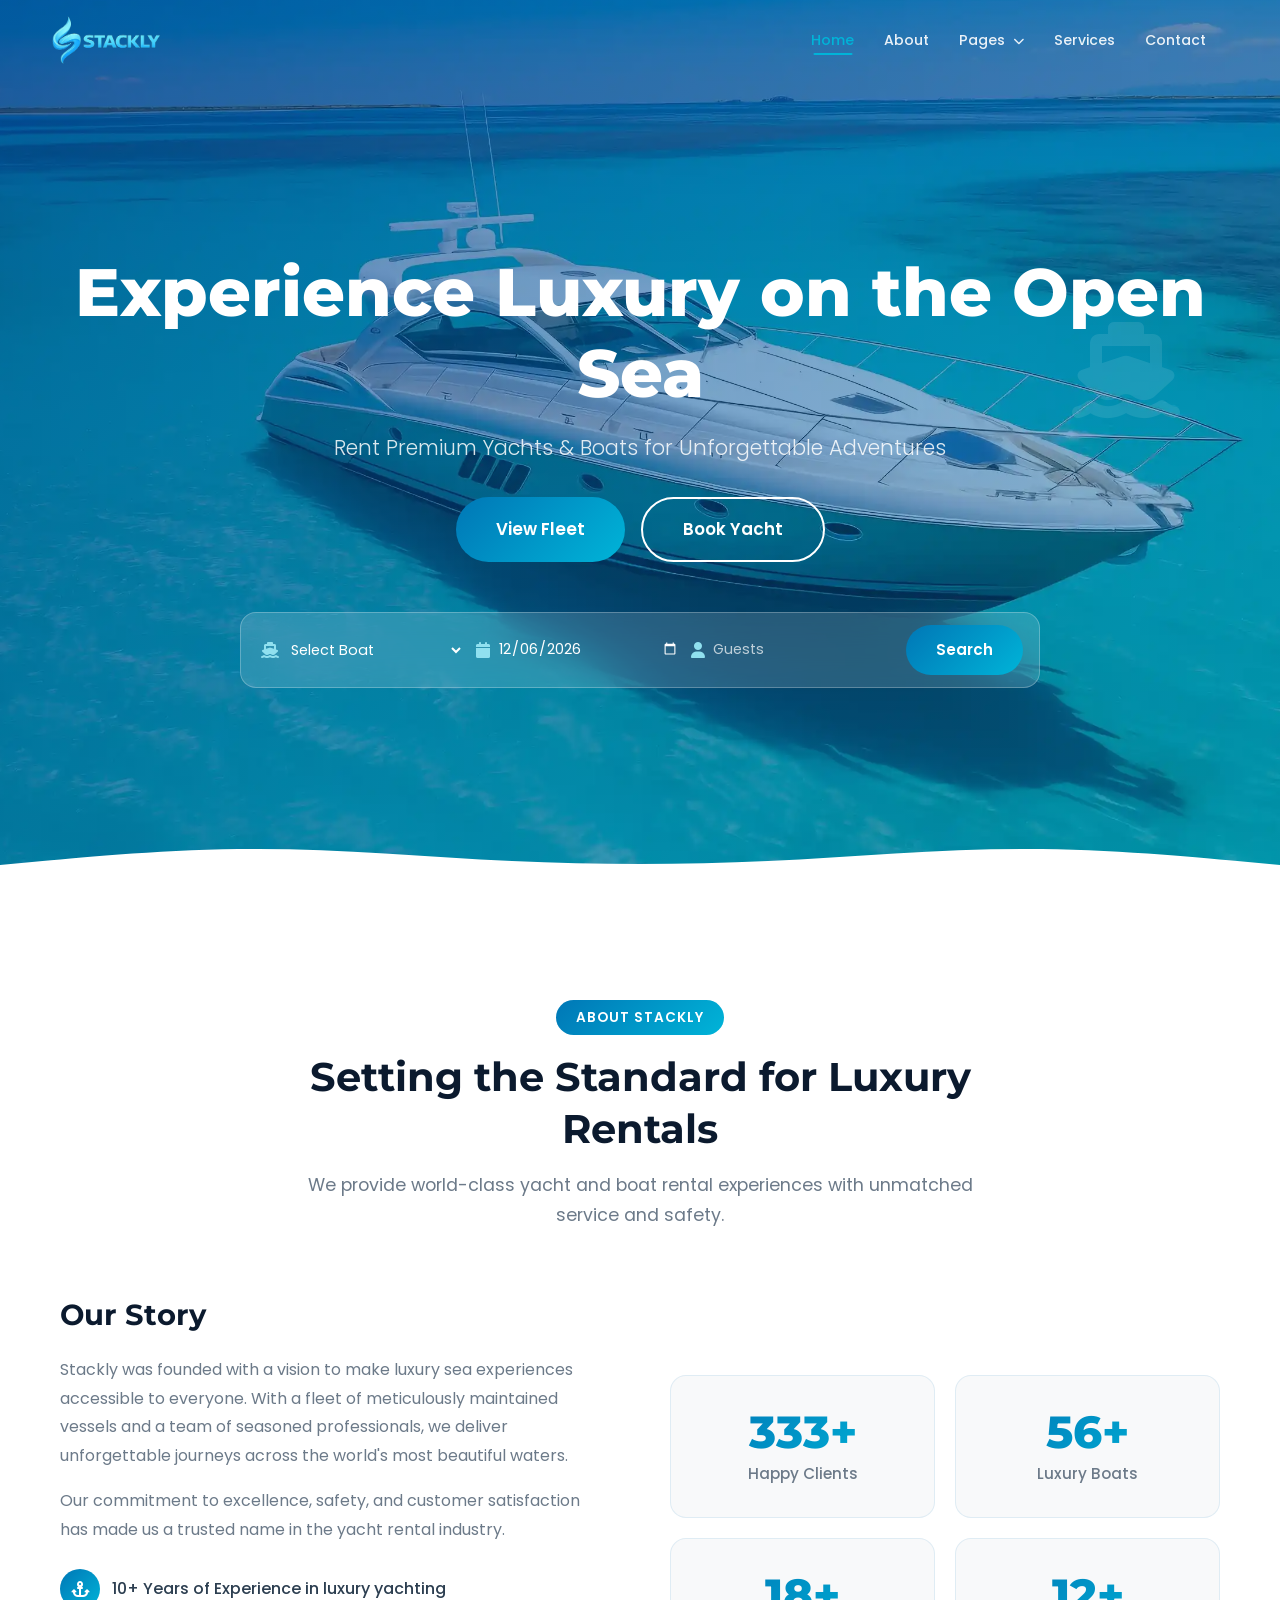
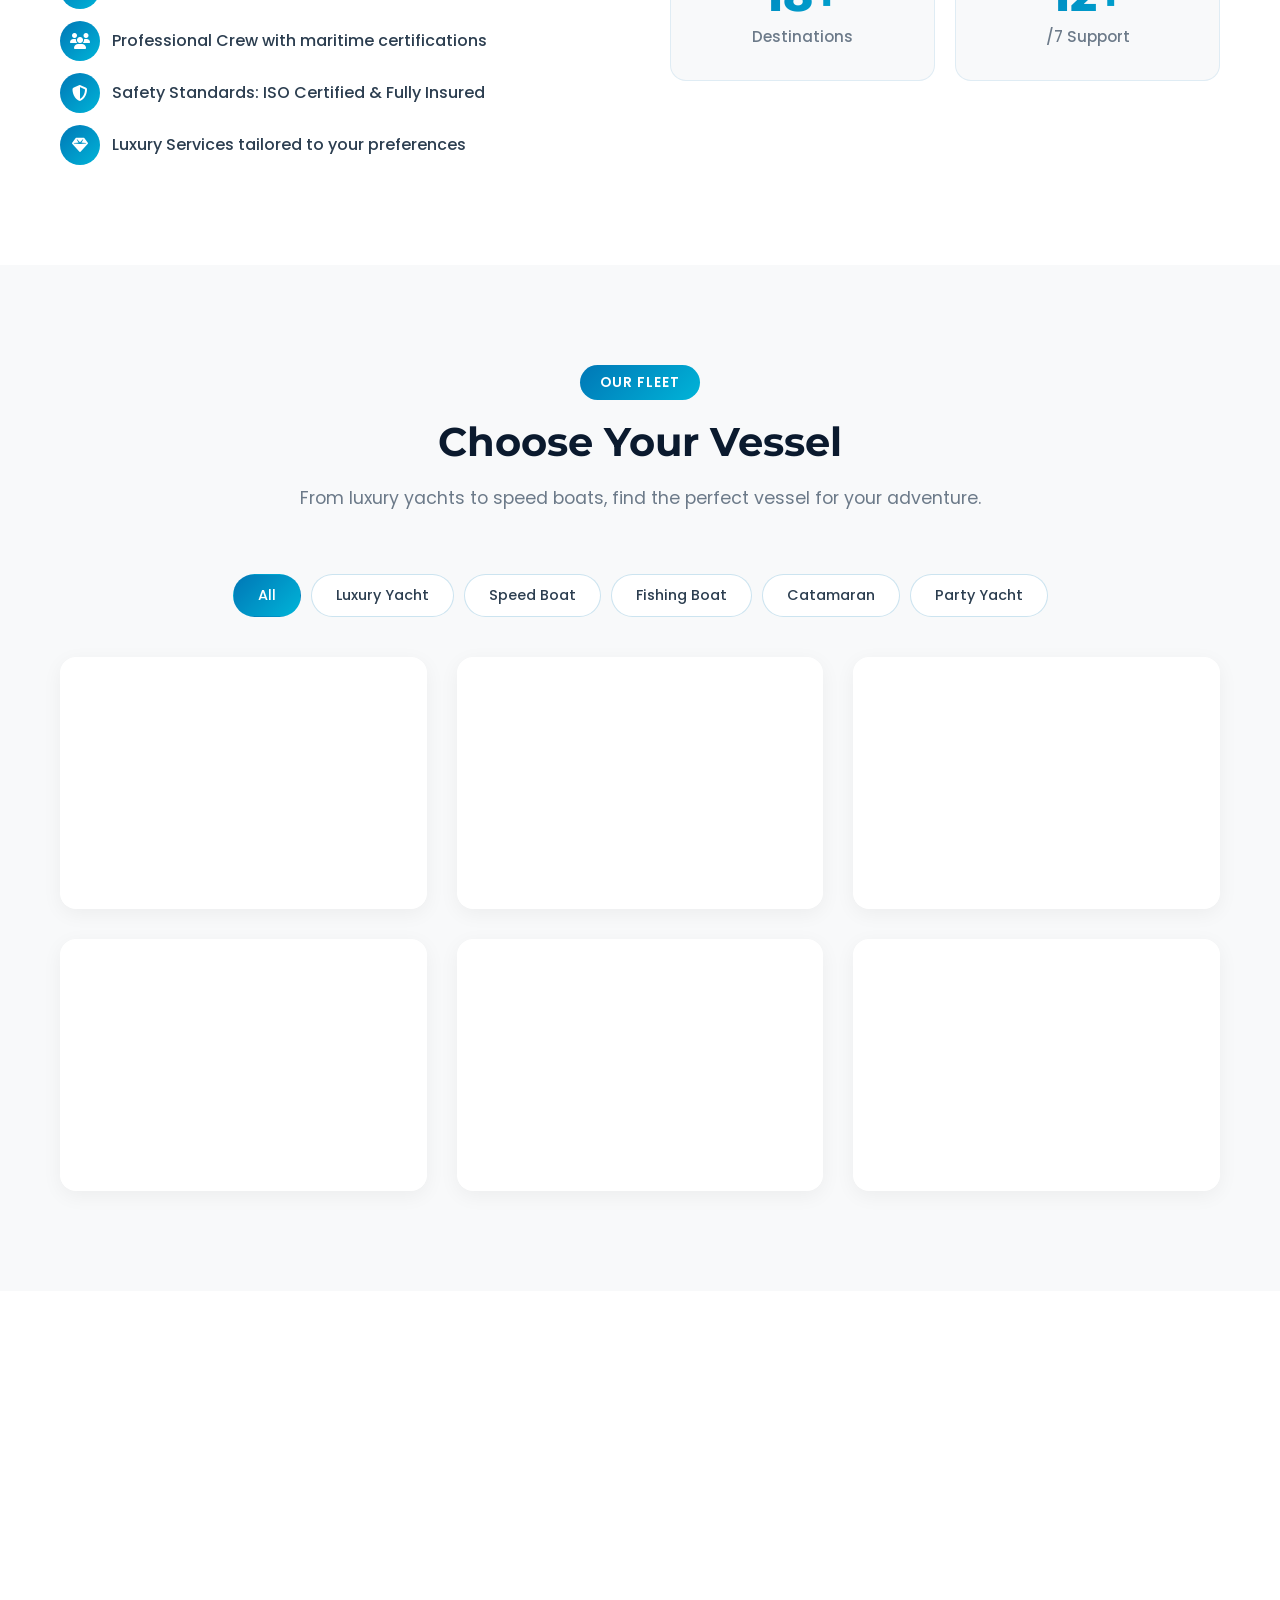
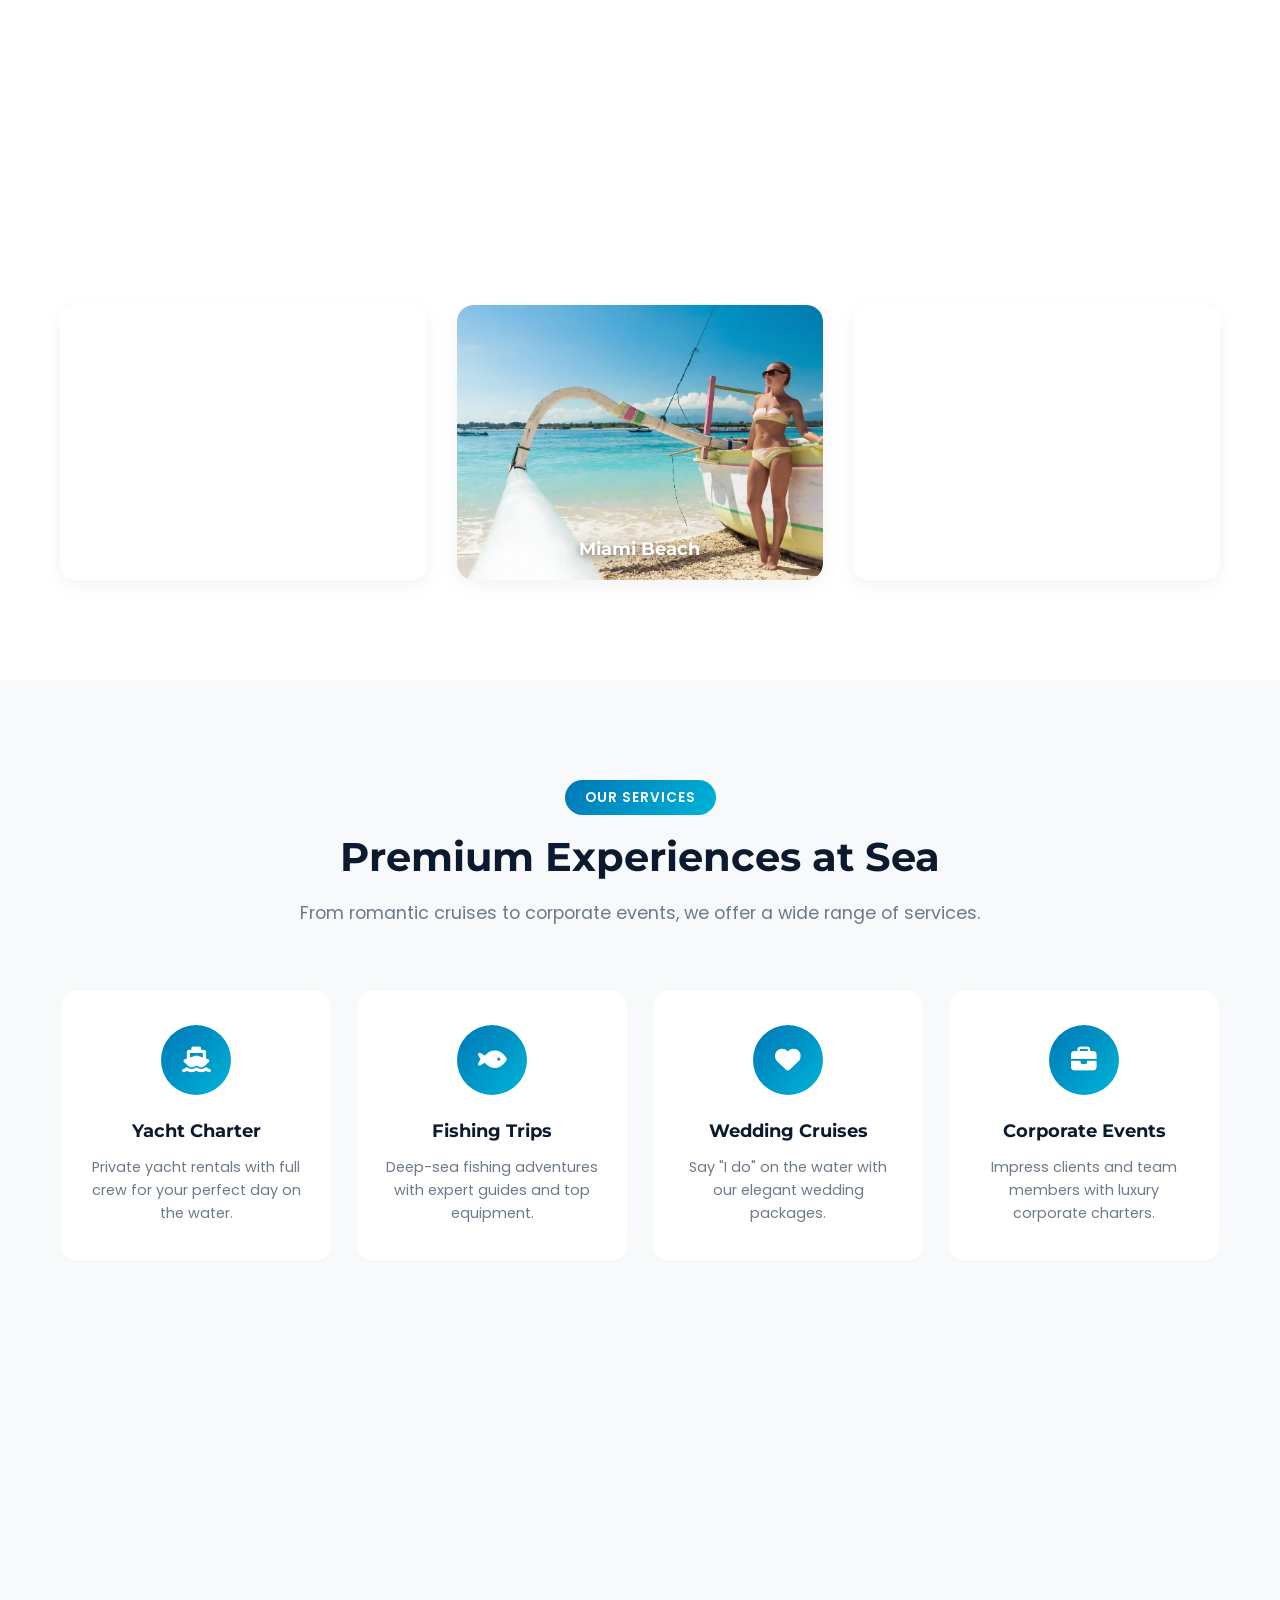
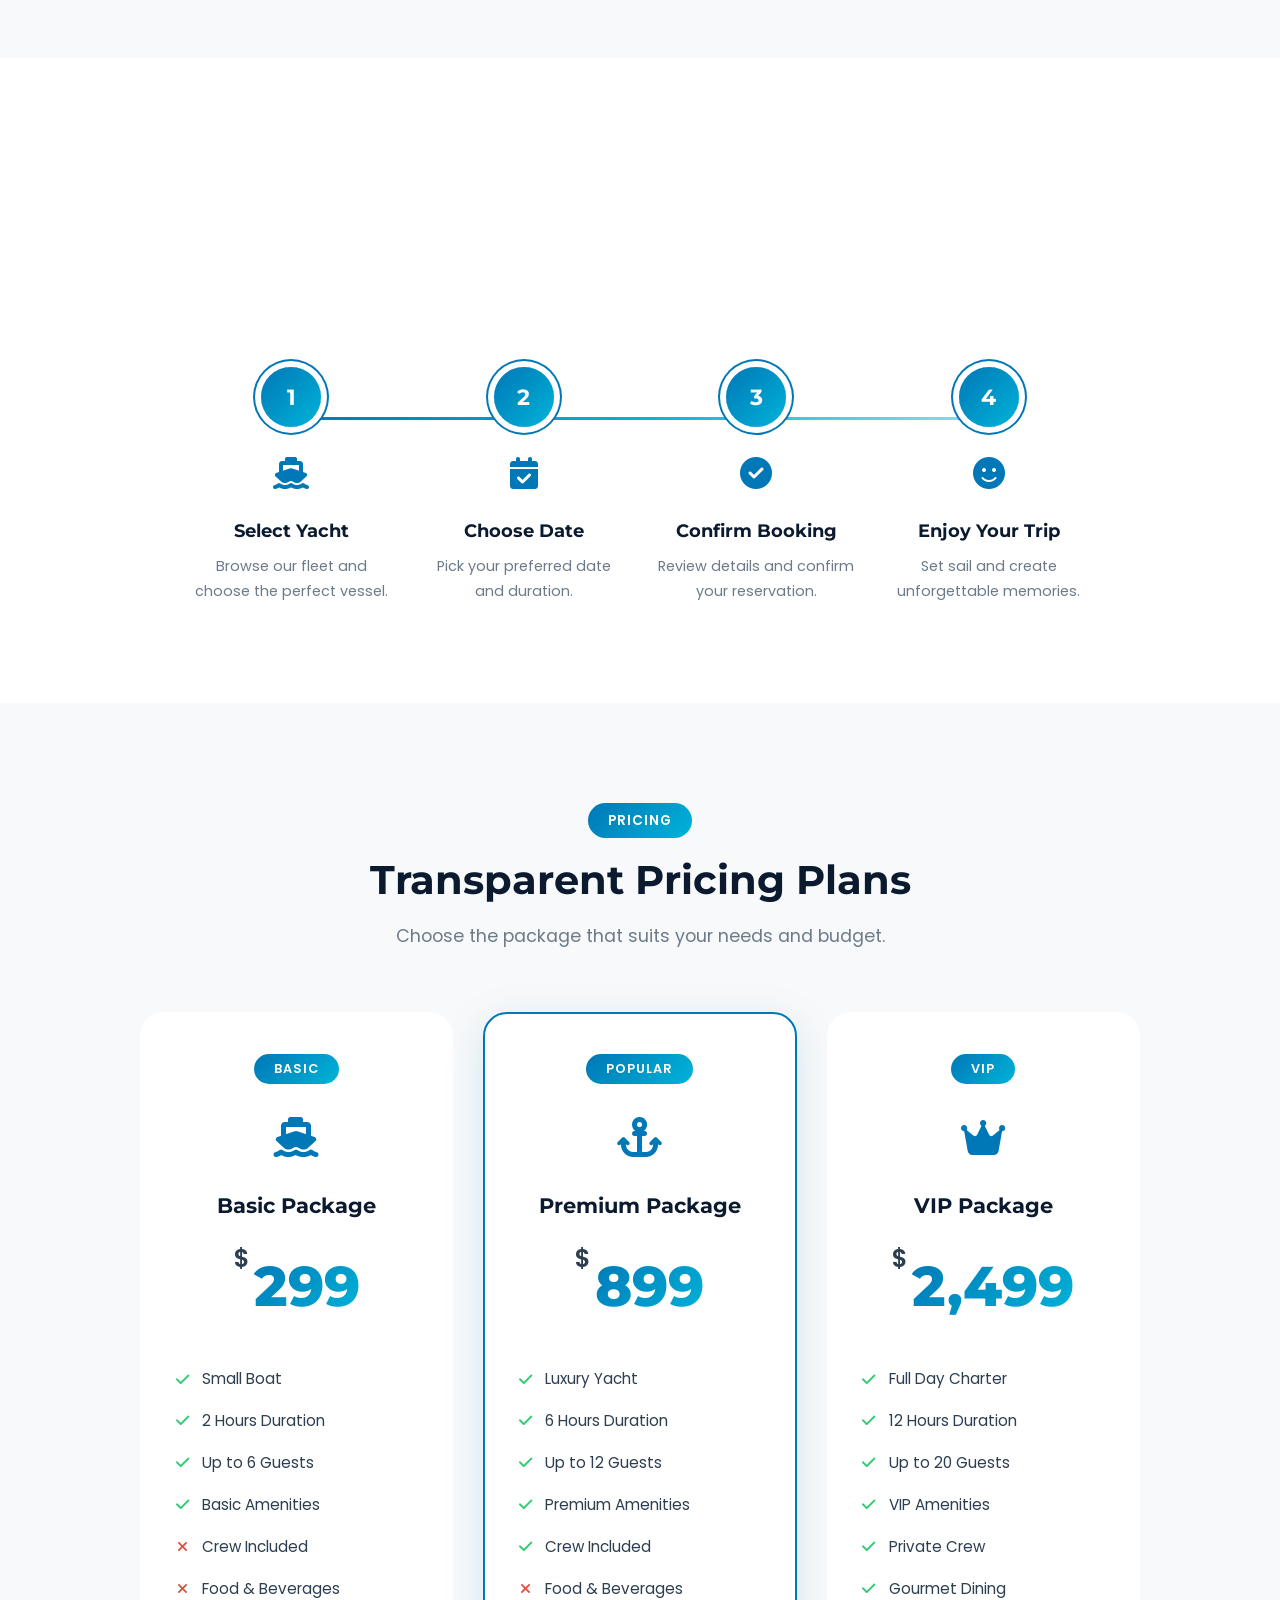
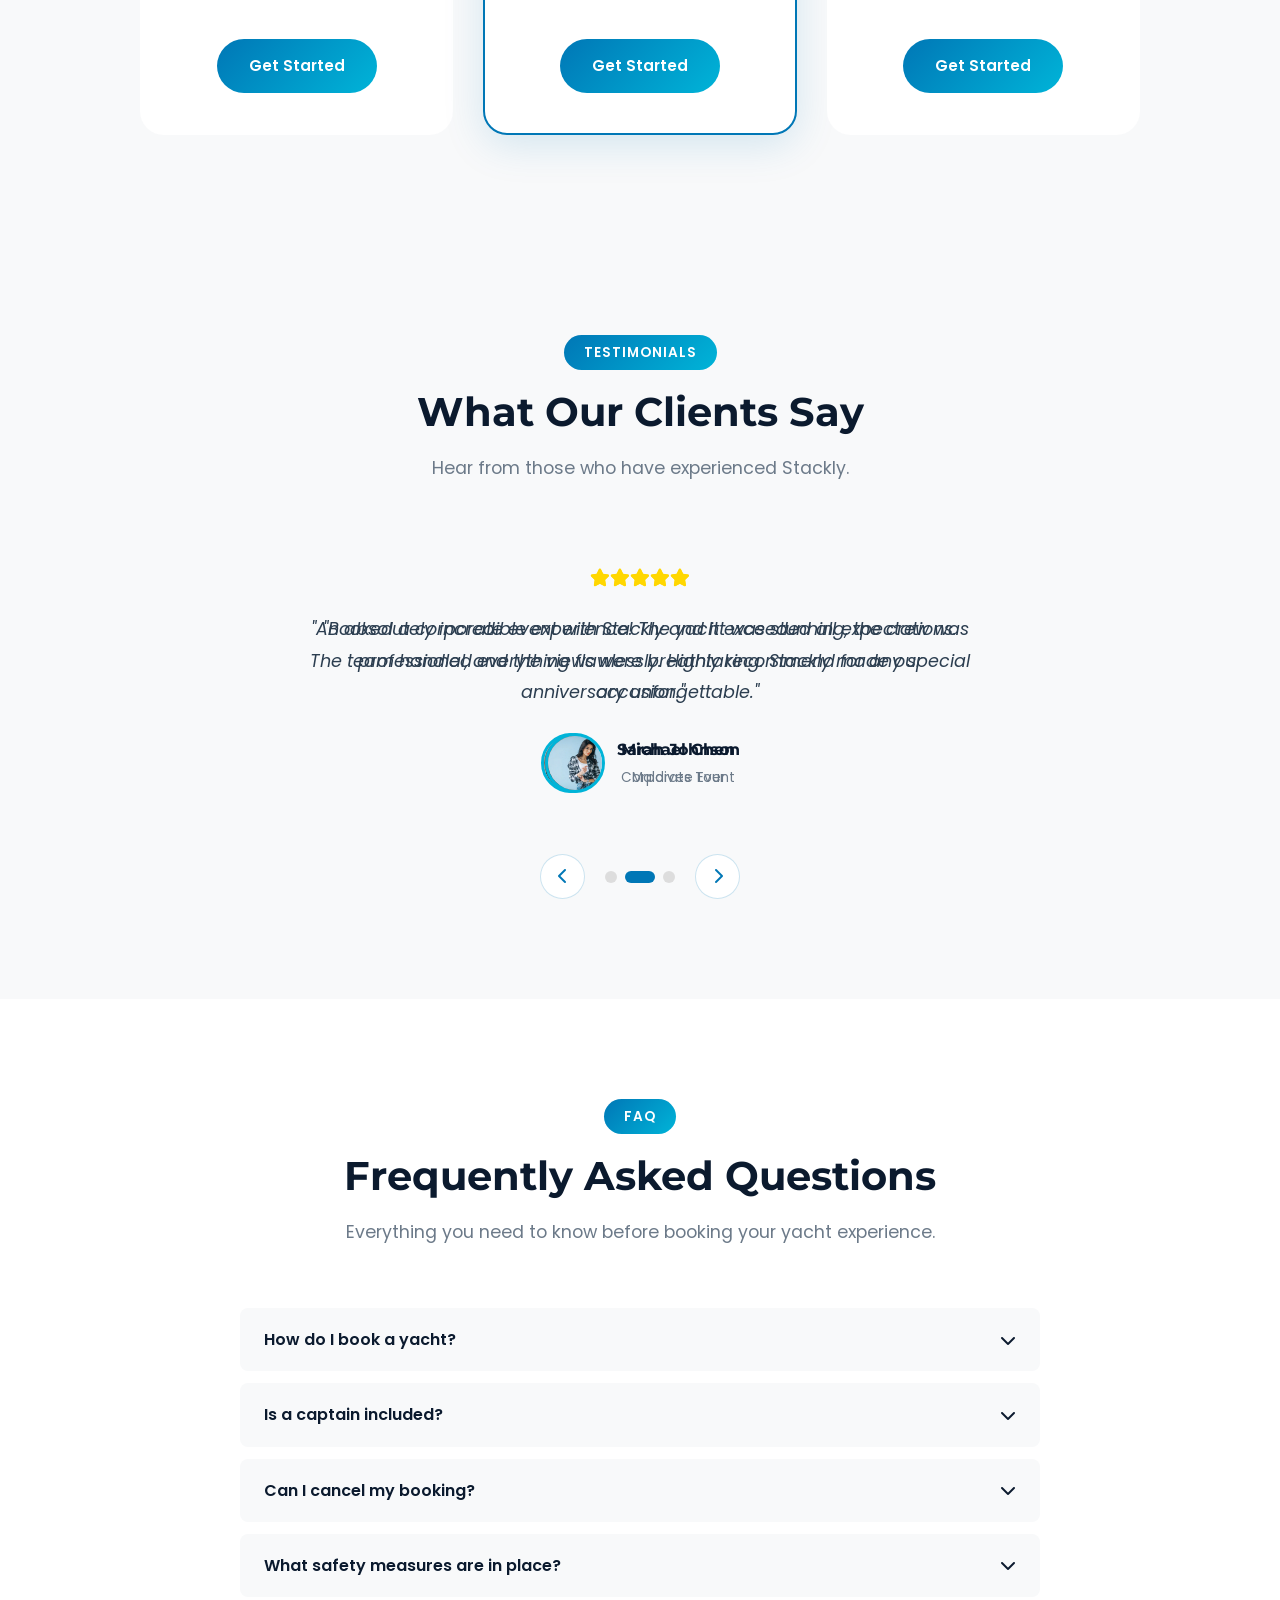
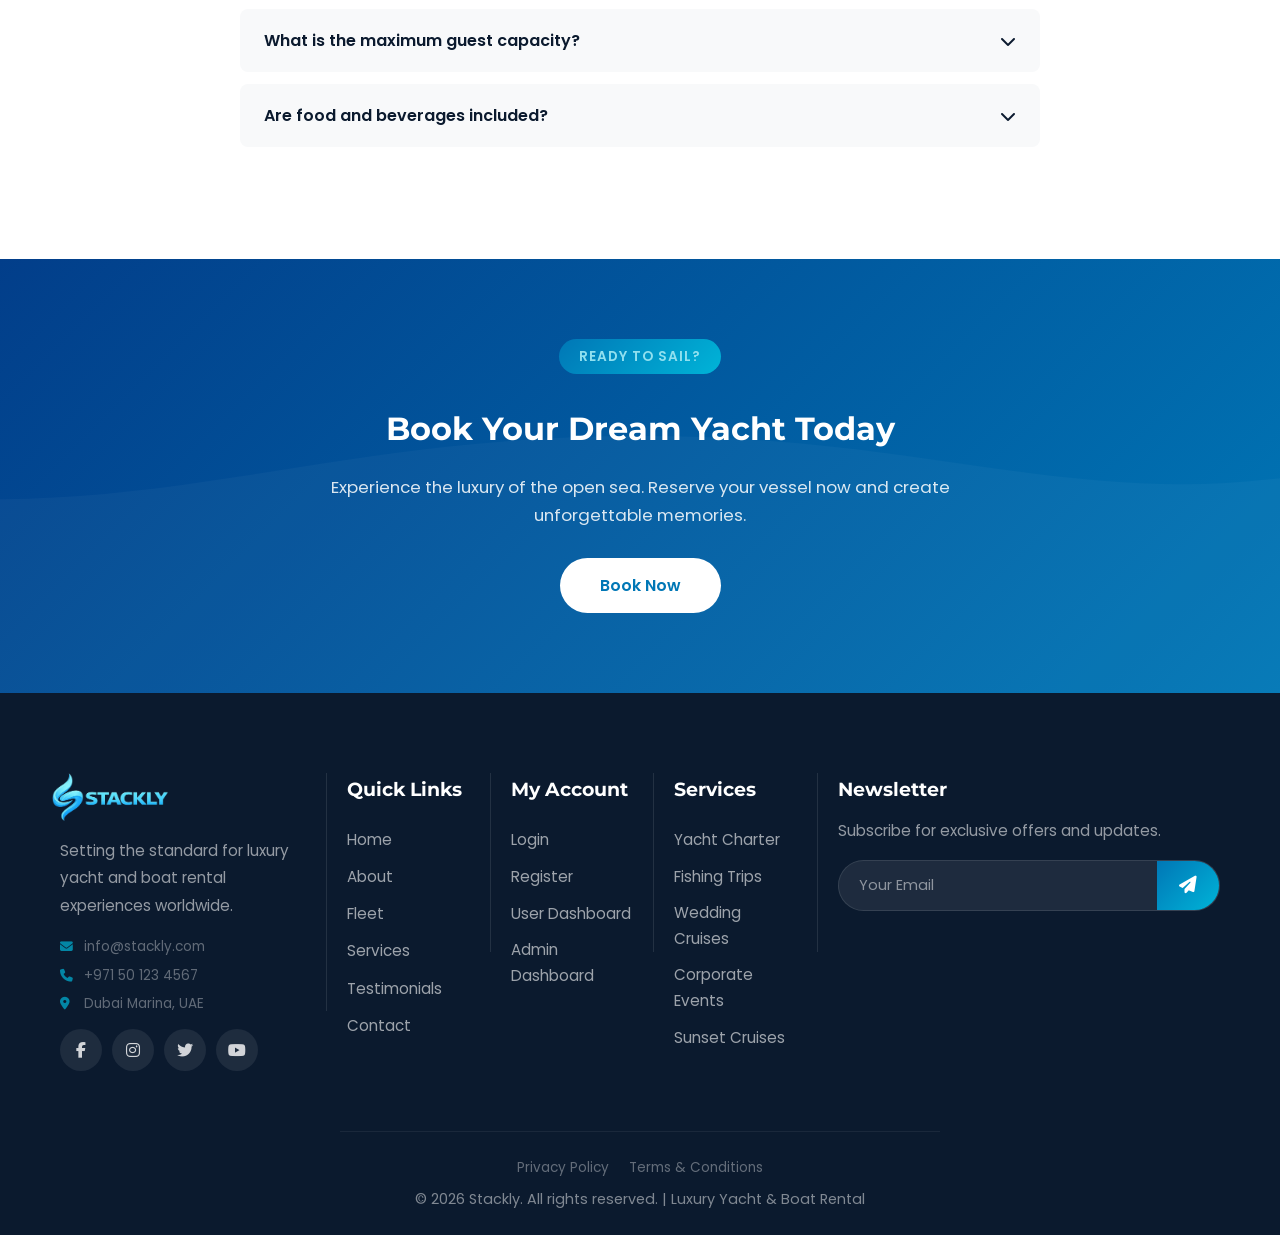
==== commit a1566f85: "completed" ====
--- a/index.html
+++ b/index.html
@@ -118,7 +118,7 @@
             <i class="fas fa-user"></i>
             <input type="number" id="guests" placeholder="Guests" min="1" max="50">
           </div>
-          <button type="submit" class="btn btn-primary">Search</button>
+          <a href="404.html" class="btn btn-primary">Search</a>
         </form>
       </div>
     </div>
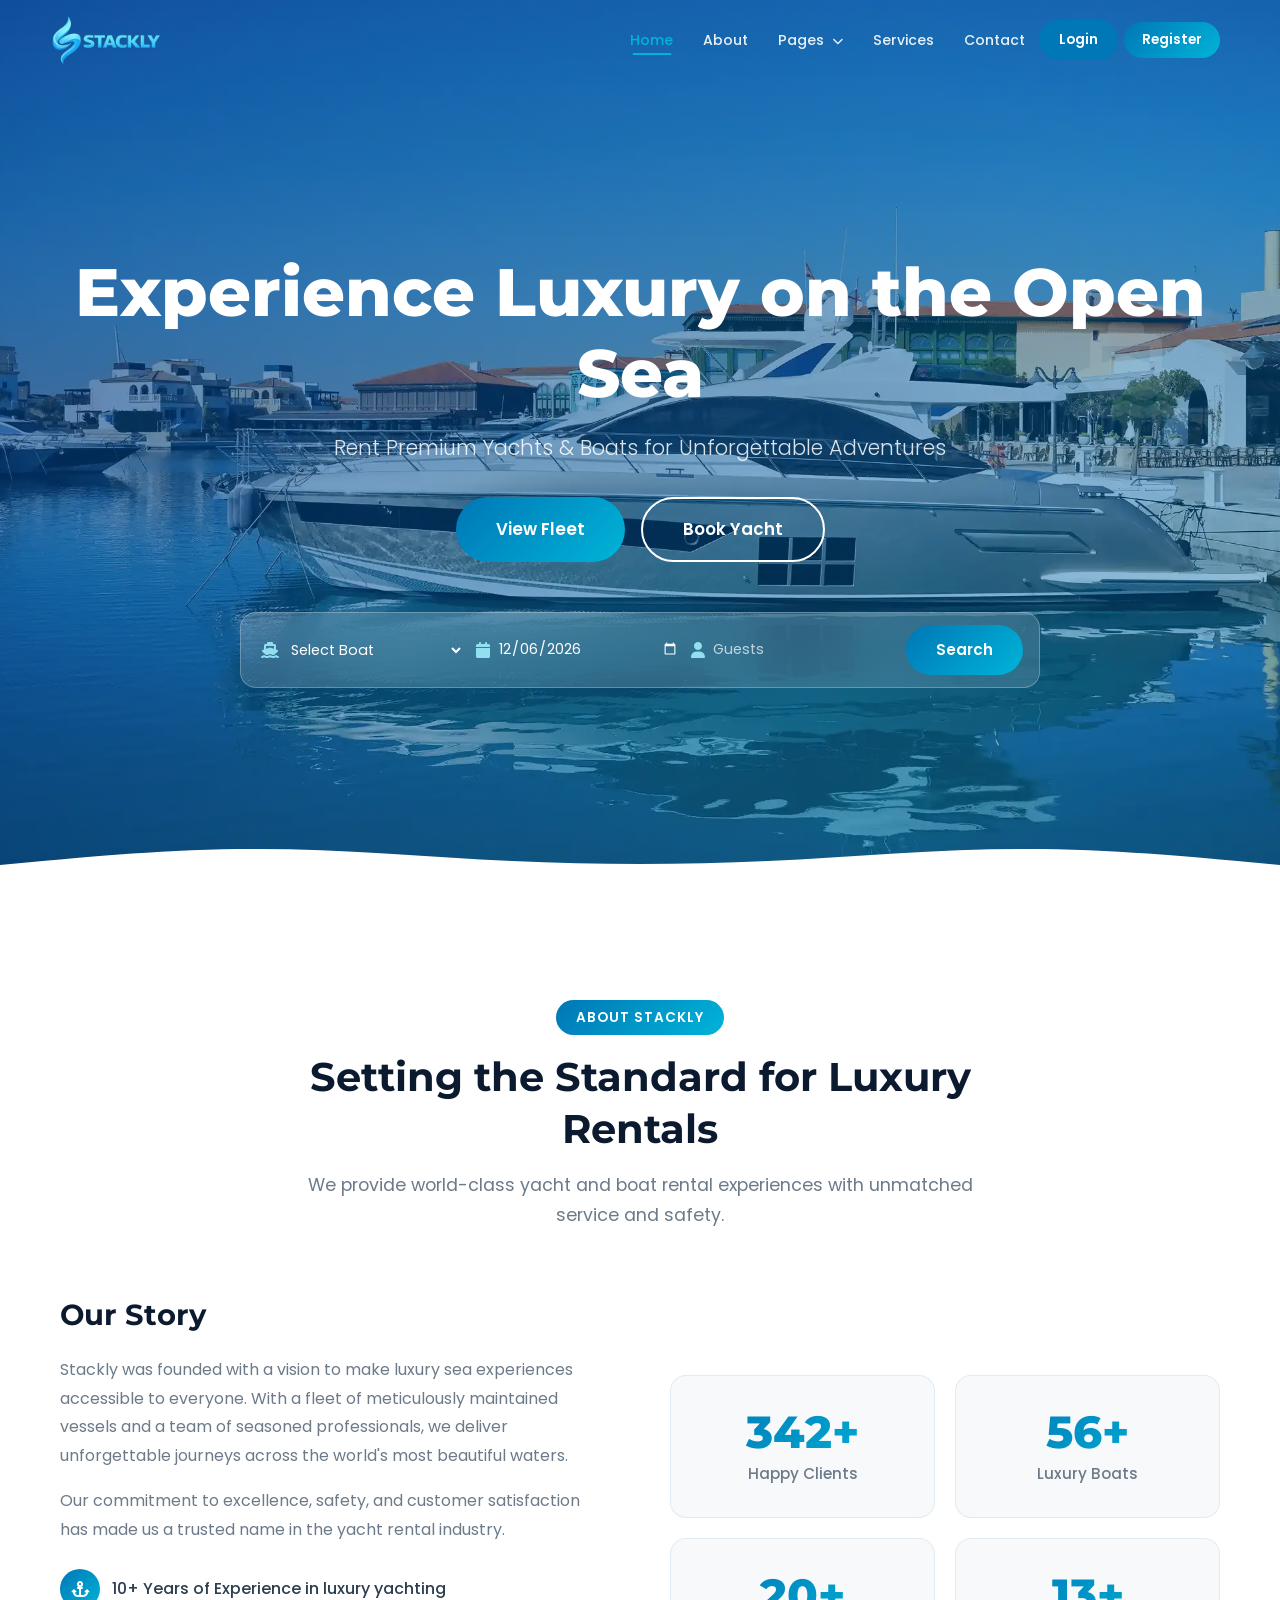
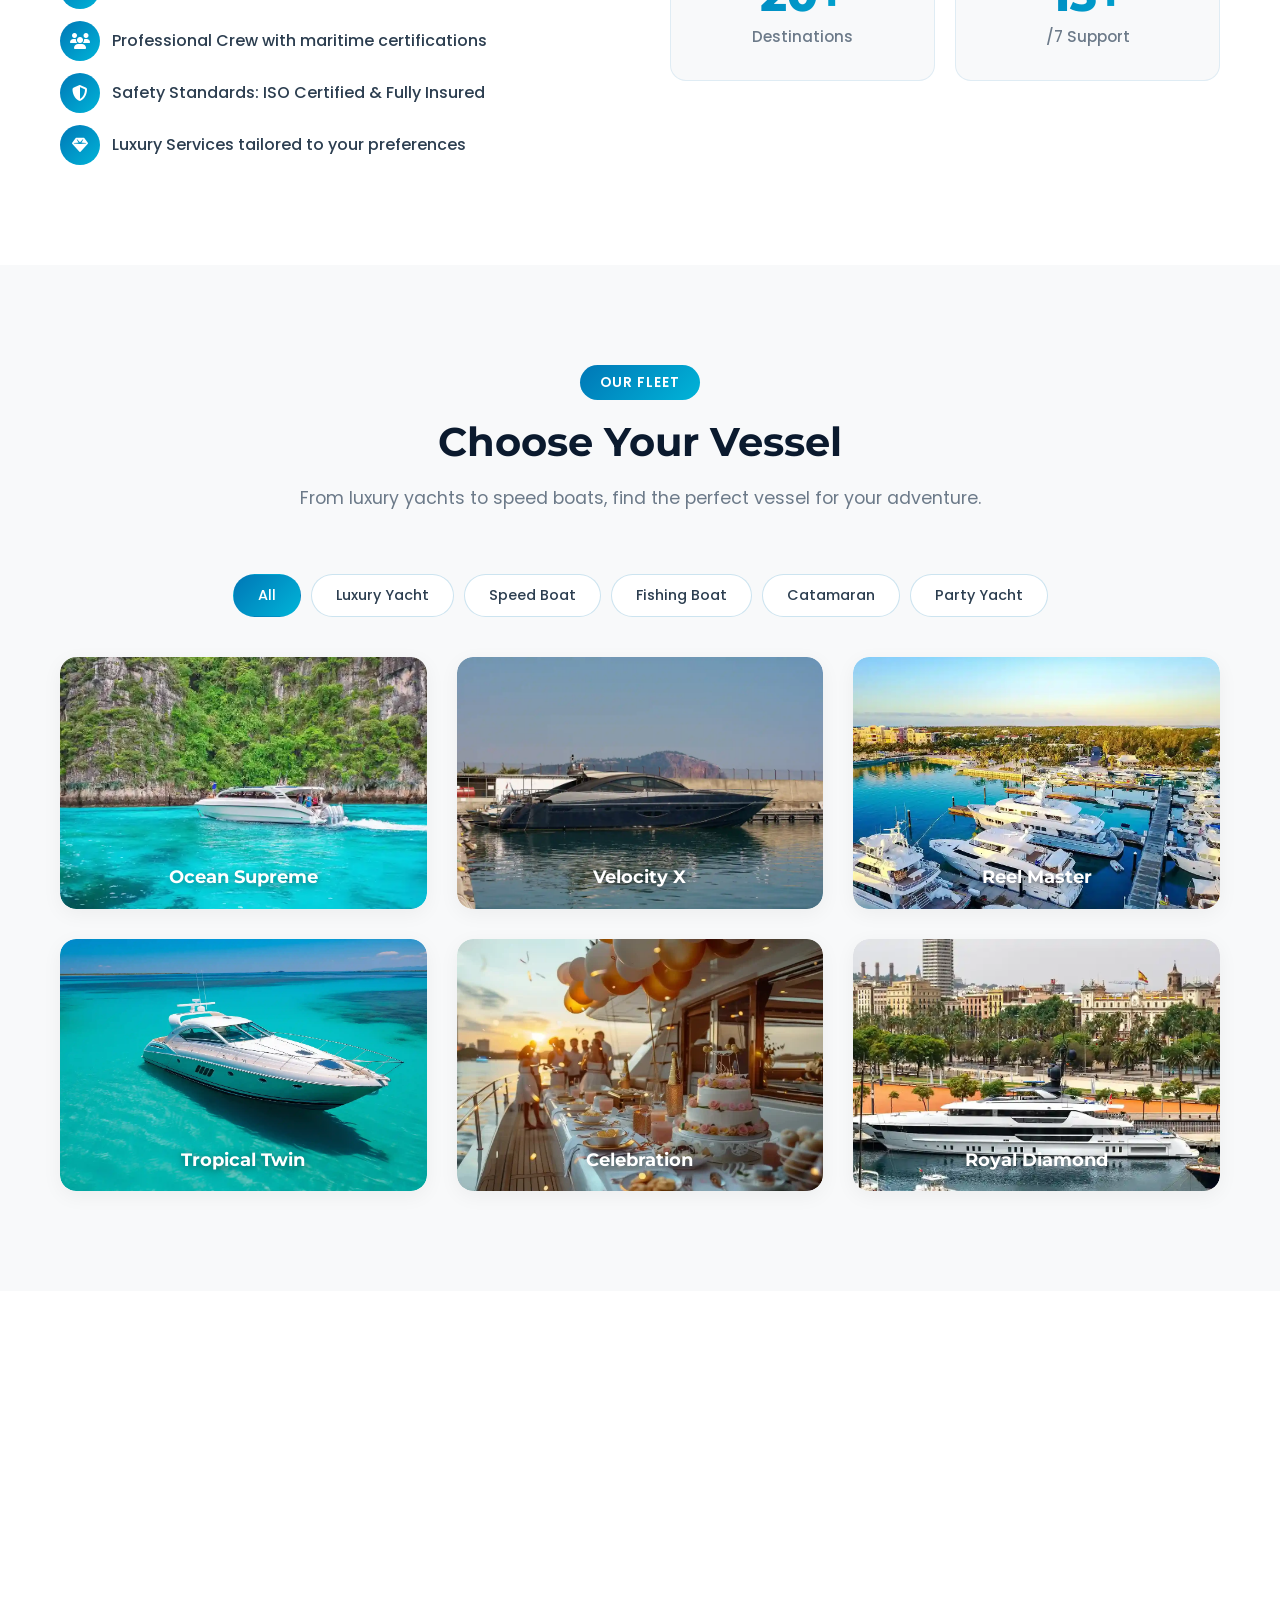
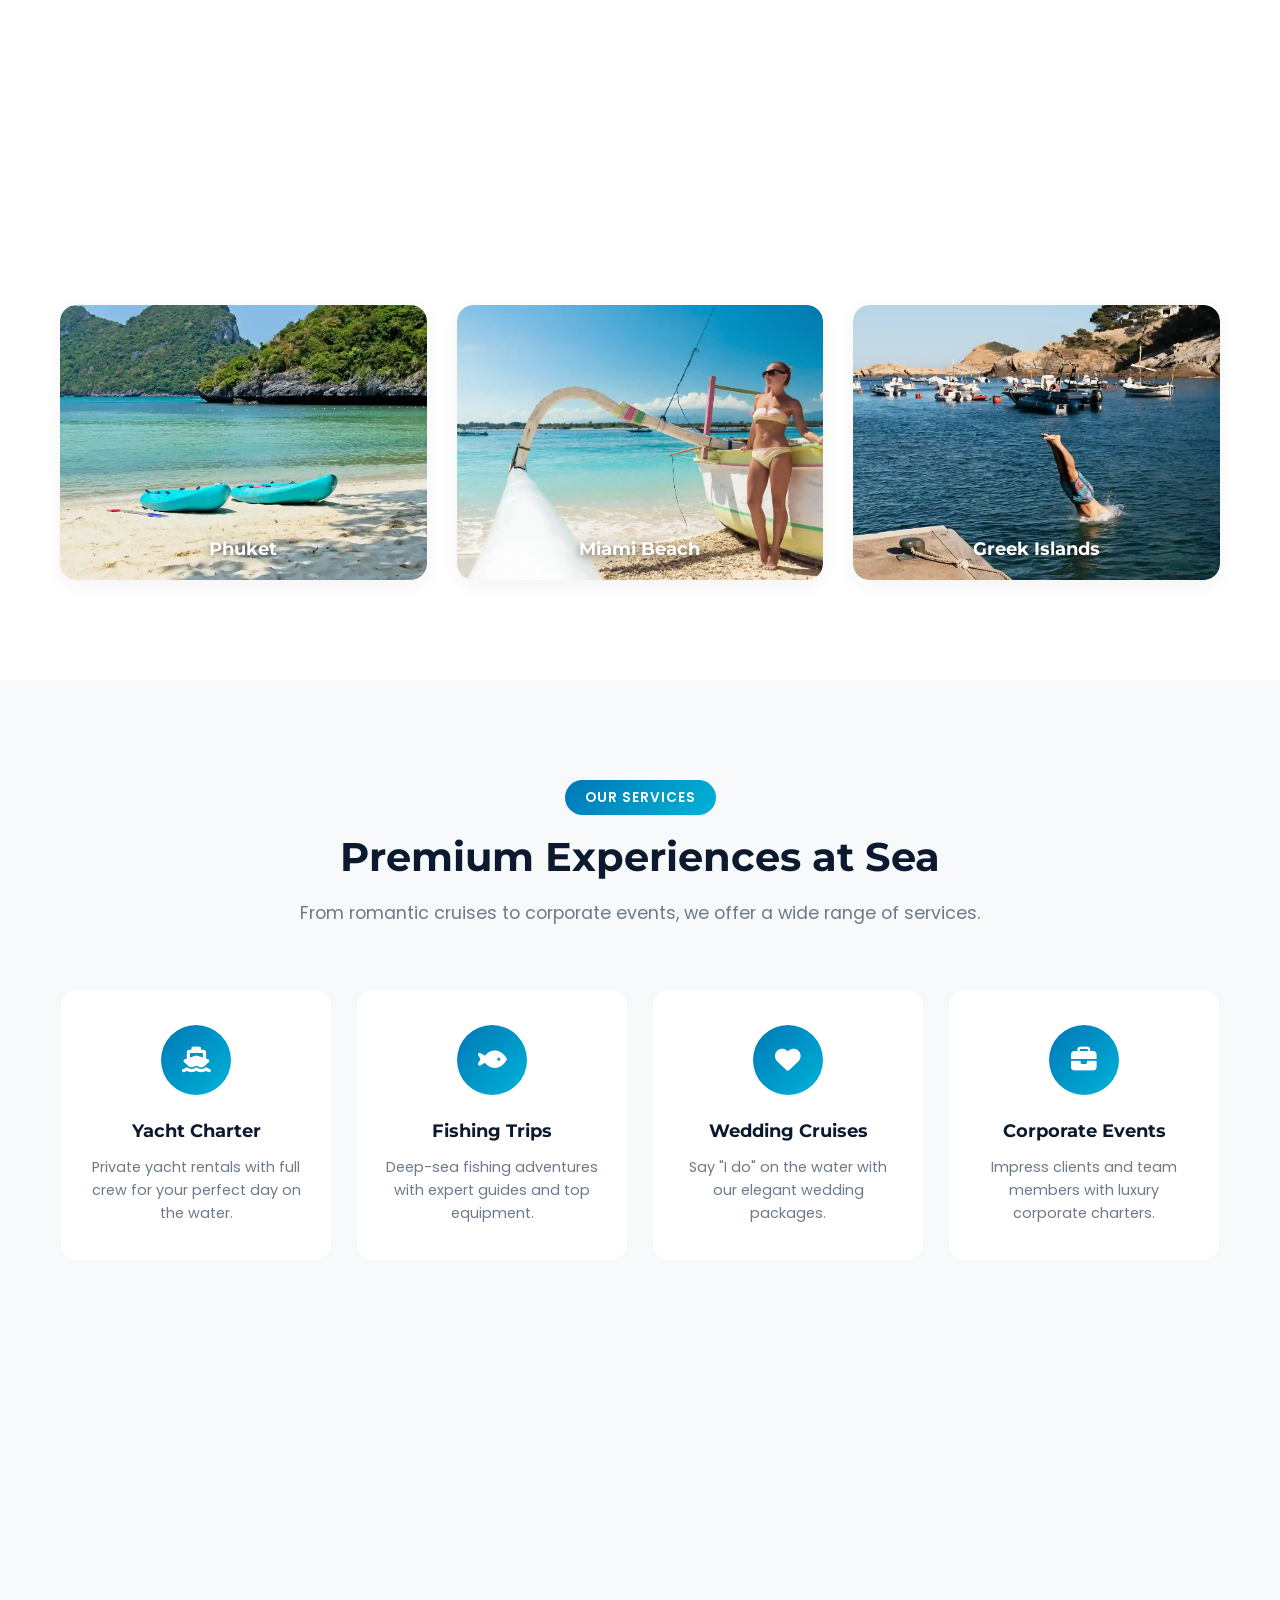
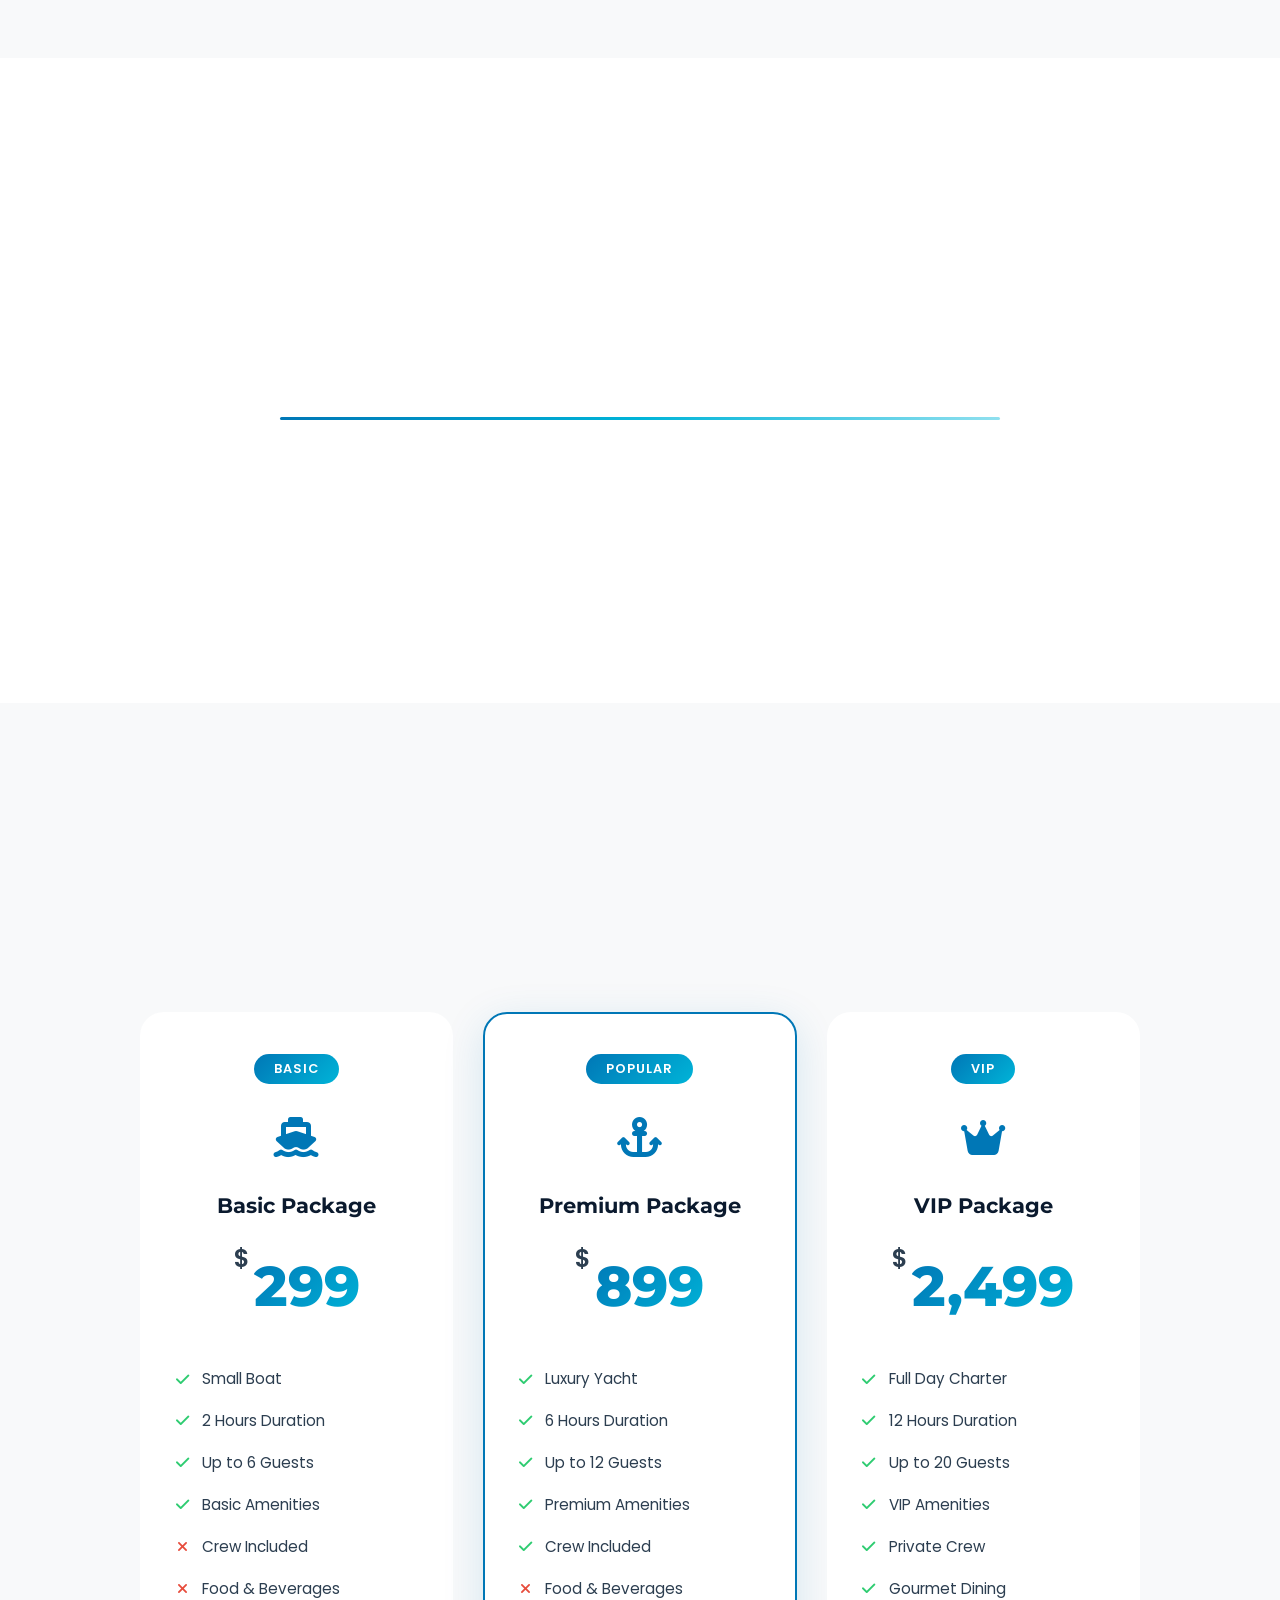
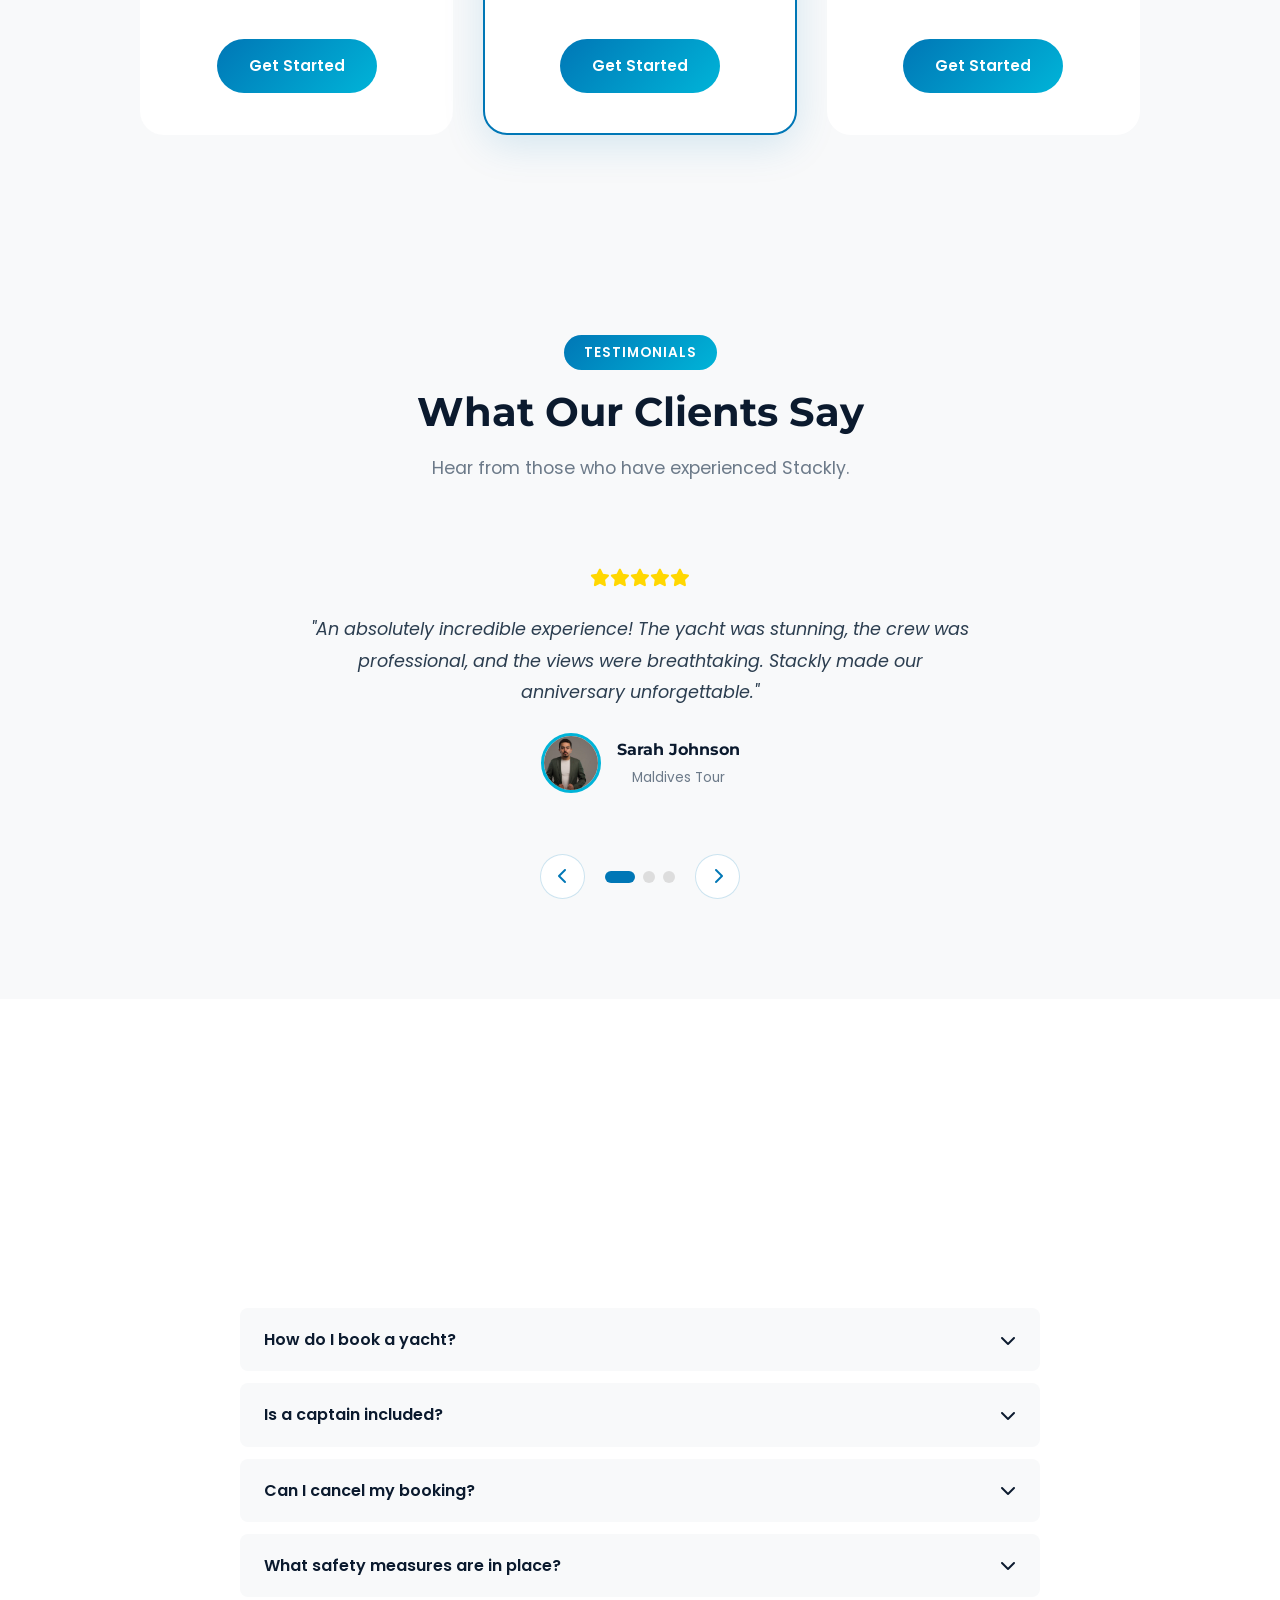
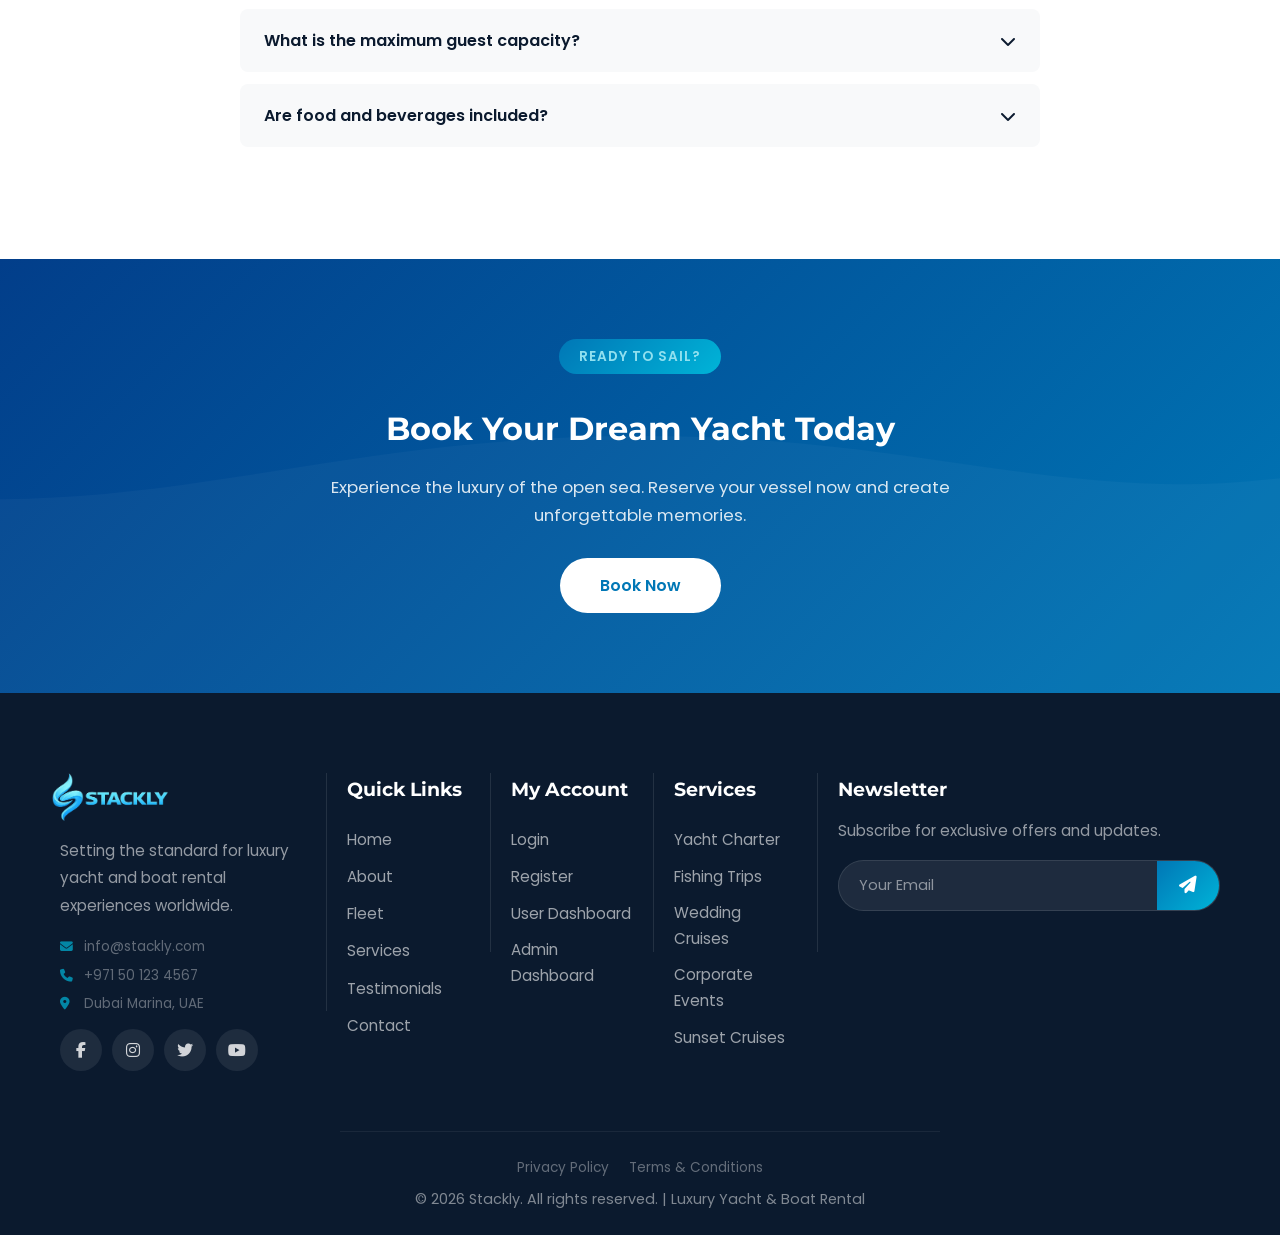
==== commit 45d99fe8: "completed" ====
--- a/index.html
+++ b/index.html
@@ -64,7 +64,6 @@
       <div class="nav-actions">
         <a href="login.html" class="btn btn-outline btn-sm">Login</a>
         <a href="register.html" class="btn btn-primary btn-sm">Register</a>
-        <a href="contact.html" class="btn btn-primary btn-sm book-now">Book Now</a>
         <button type="button" class="hamburger" id="hamburger" aria-label="Toggle menu">
           <span></span><span></span><span></span>
         </button>
--- a/css/style.css
+++ b/css/style.css
@@ -487,36 +487,33 @@
 }
 
 .nav-actions .btn-outline {
-  display: none;
+  display: inline-flex;
   border: 2px solid var(--primary);
-  color: var(--primary);
-  background: transparent;
+  color: var(--white);
+  background: var(--primary);
   transition: var(--transition);
 }
 
 .nav-actions .btn-outline:hover {
-  background: var(--primary);
-  color: var(--white);
-  border-color: var(--primary);
+  background: var(--dark-blue);
+  color: var(--white);
+  border-color: var(--dark-blue);
   transform: translateY(-2px);
 }
 
 #header.scrolled .nav-actions .btn-outline {
   border-color: var(--primary);
-  color: var(--primary);
+  color: var(--white);
+  background: var(--primary);
 }
 
 #header.scrolled .nav-actions .btn-outline:hover {
-  background: var(--primary);
+  background: var(--dark-blue);
   color: var(--white);
 }
 
 .nav-actions .btn-primary.btn-sm {
-  display: none;
-}
-
-.book-now {
-  display: none;
+  display: inline-flex;
 }
 
 /* Mobile Back Button */
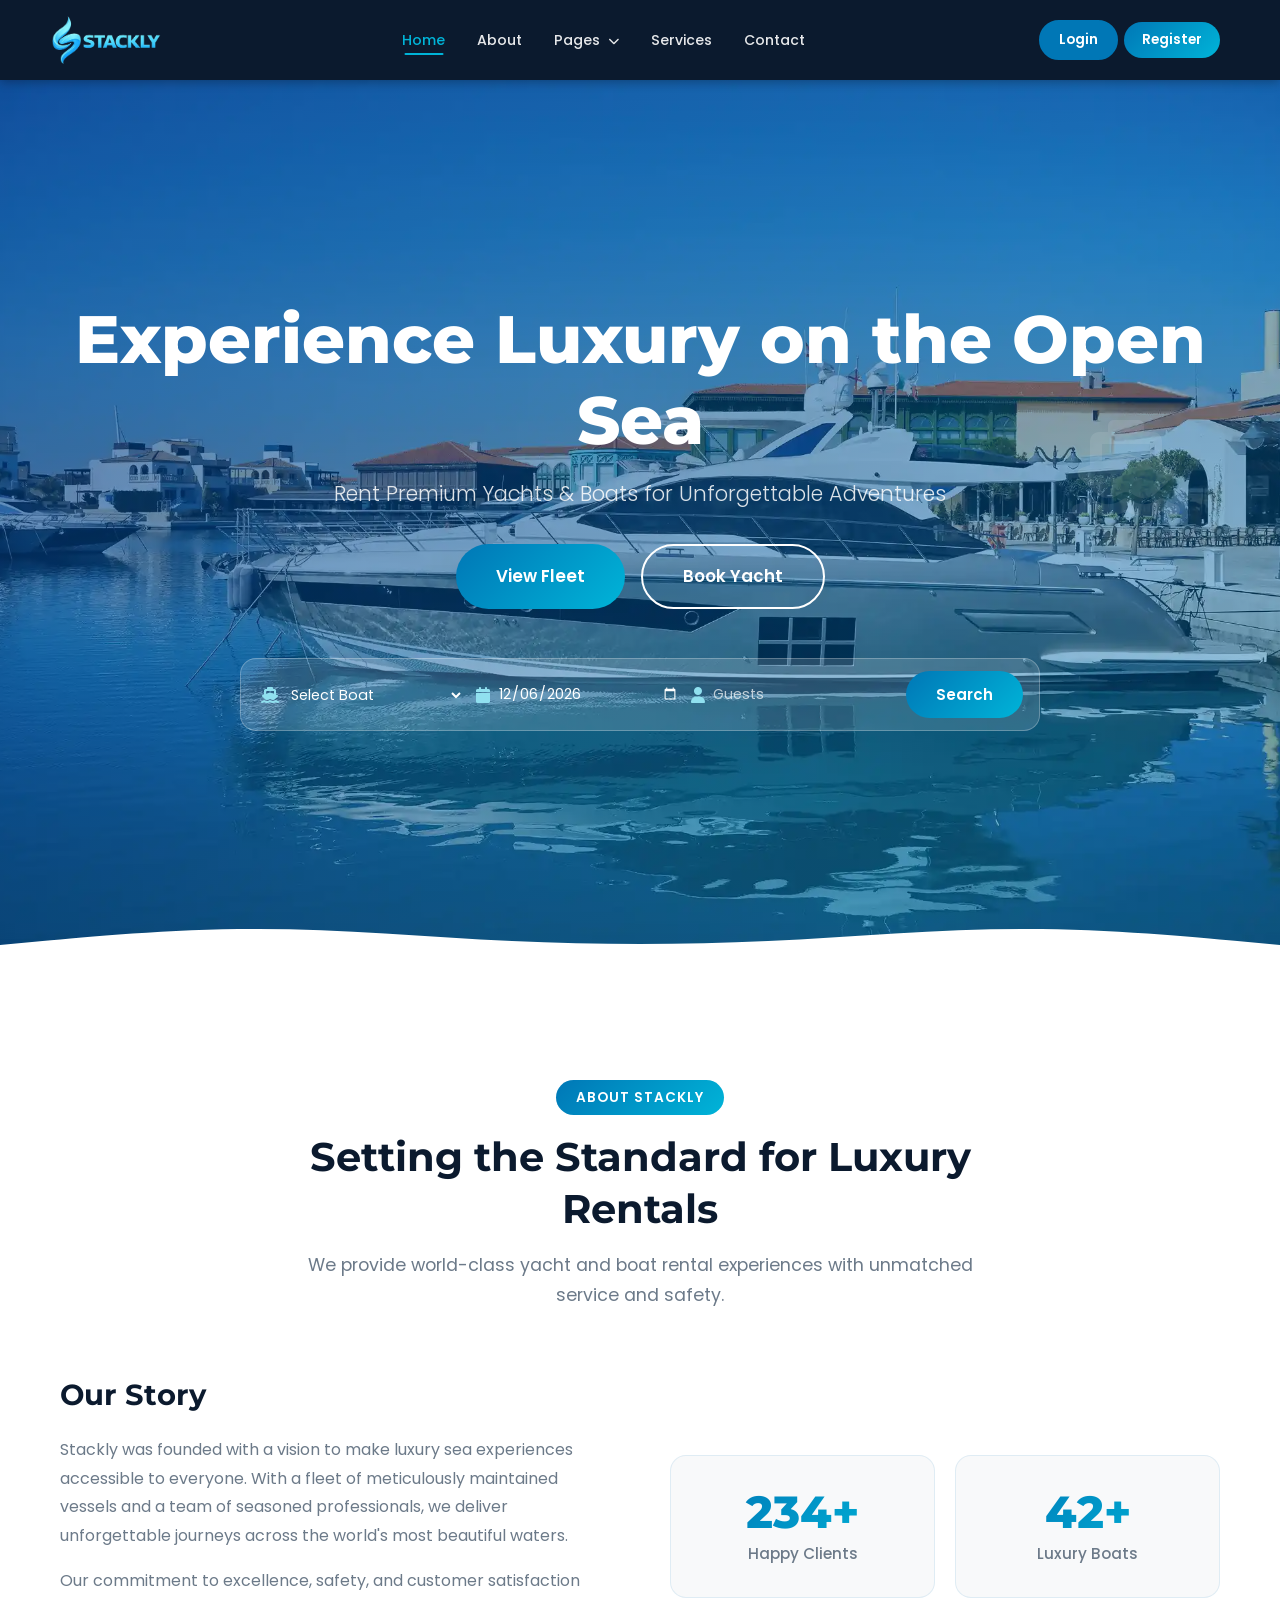
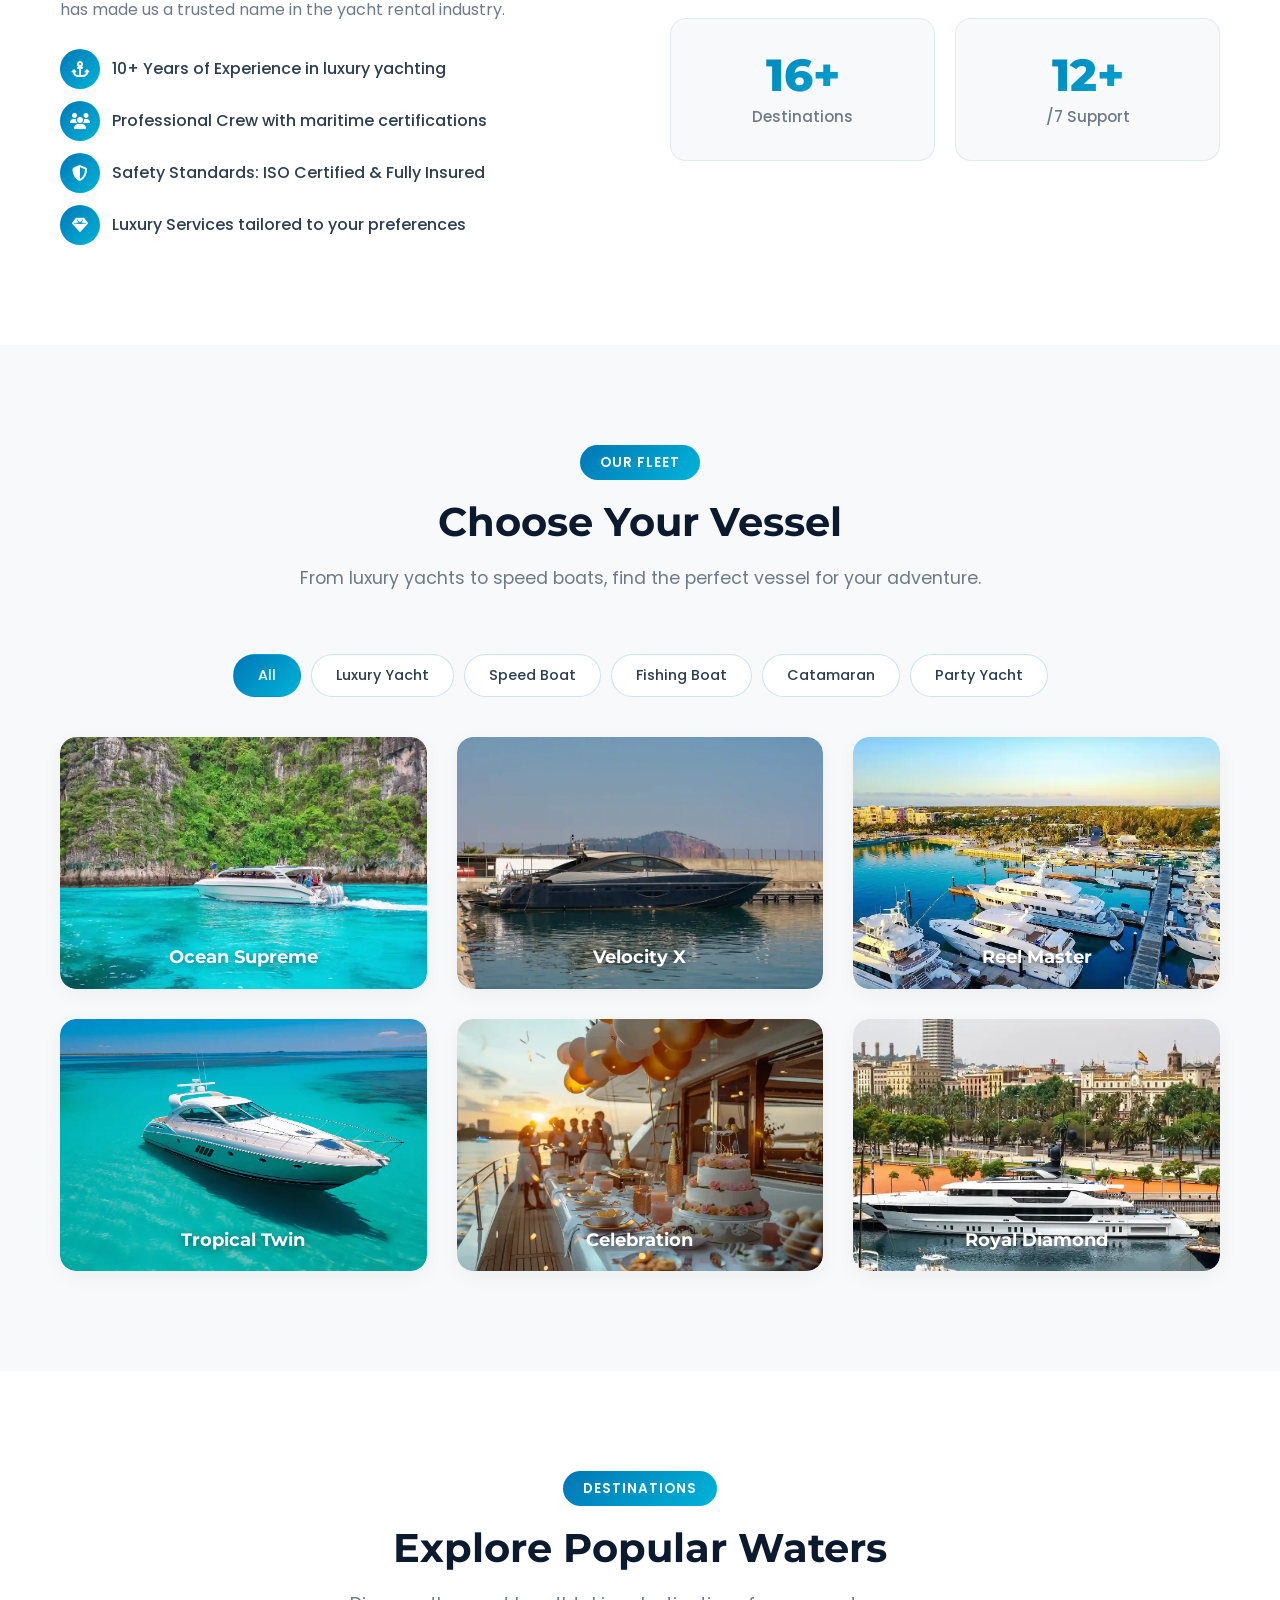
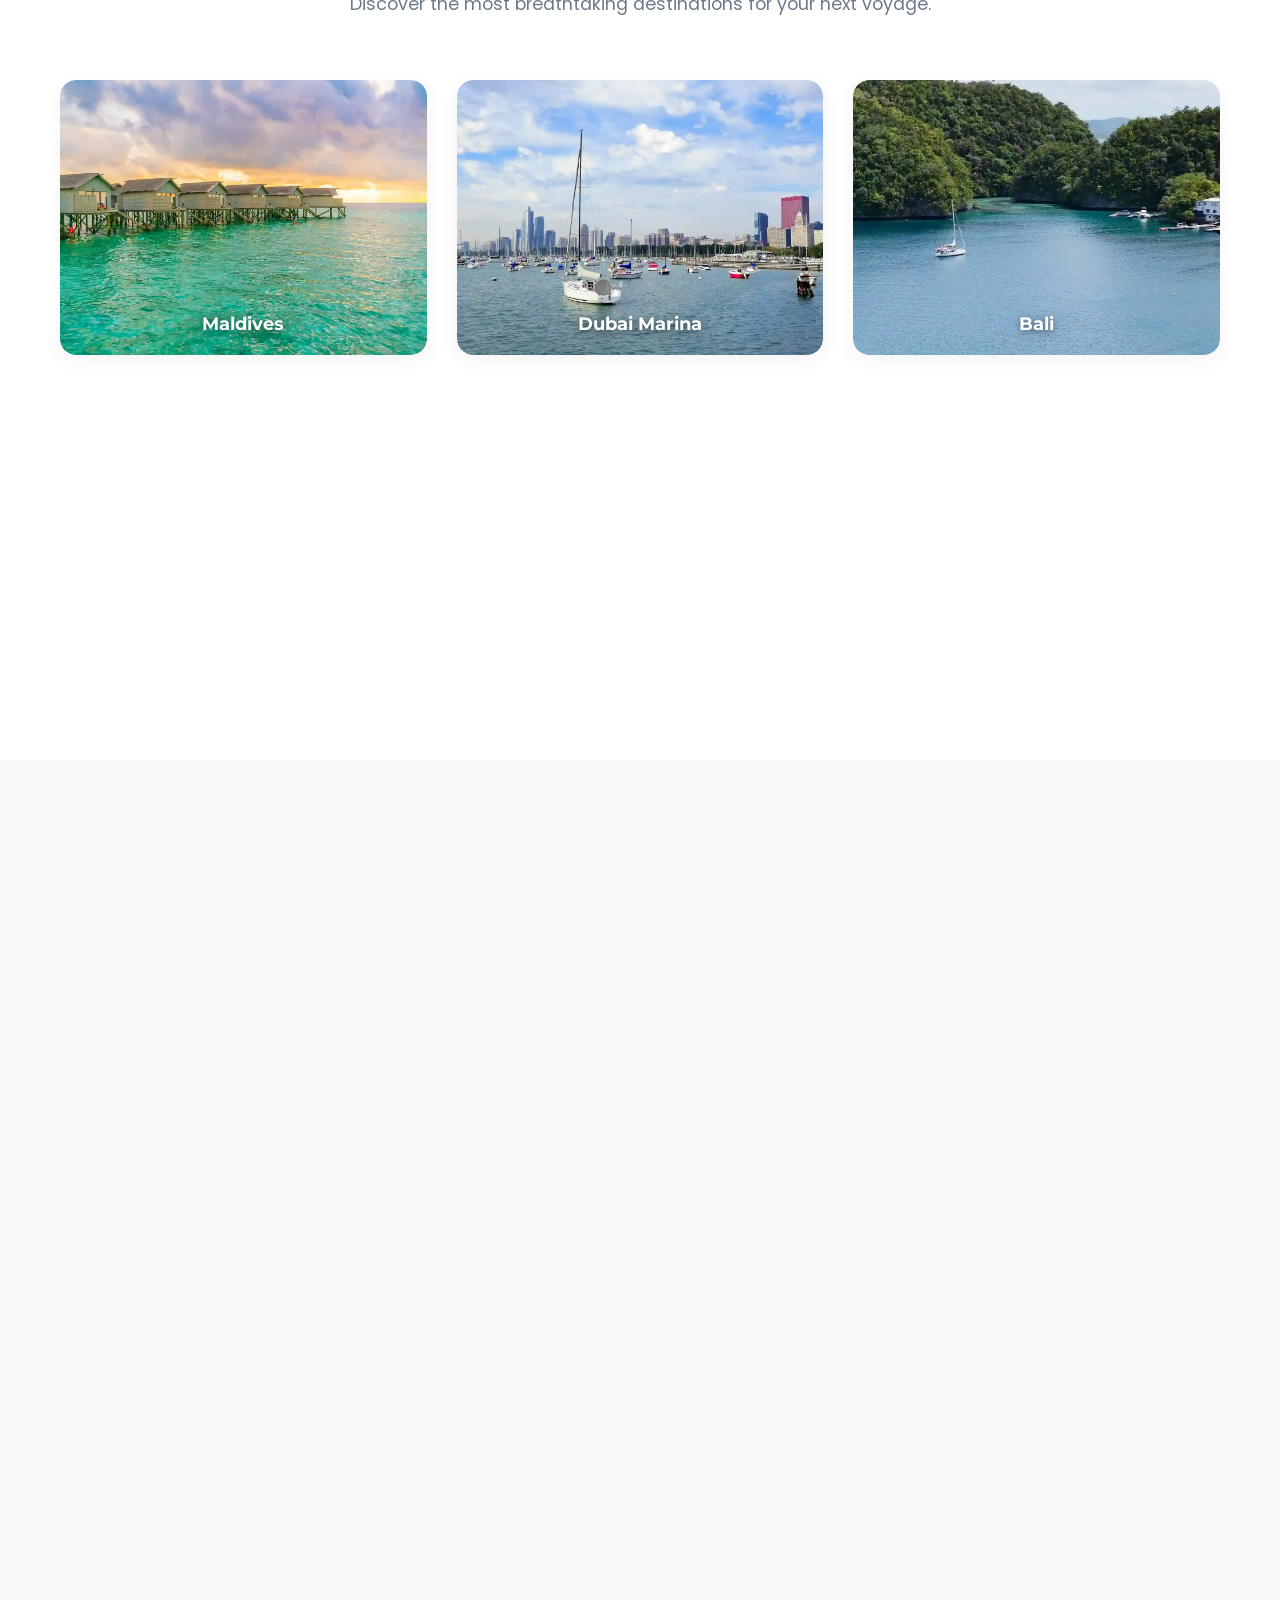
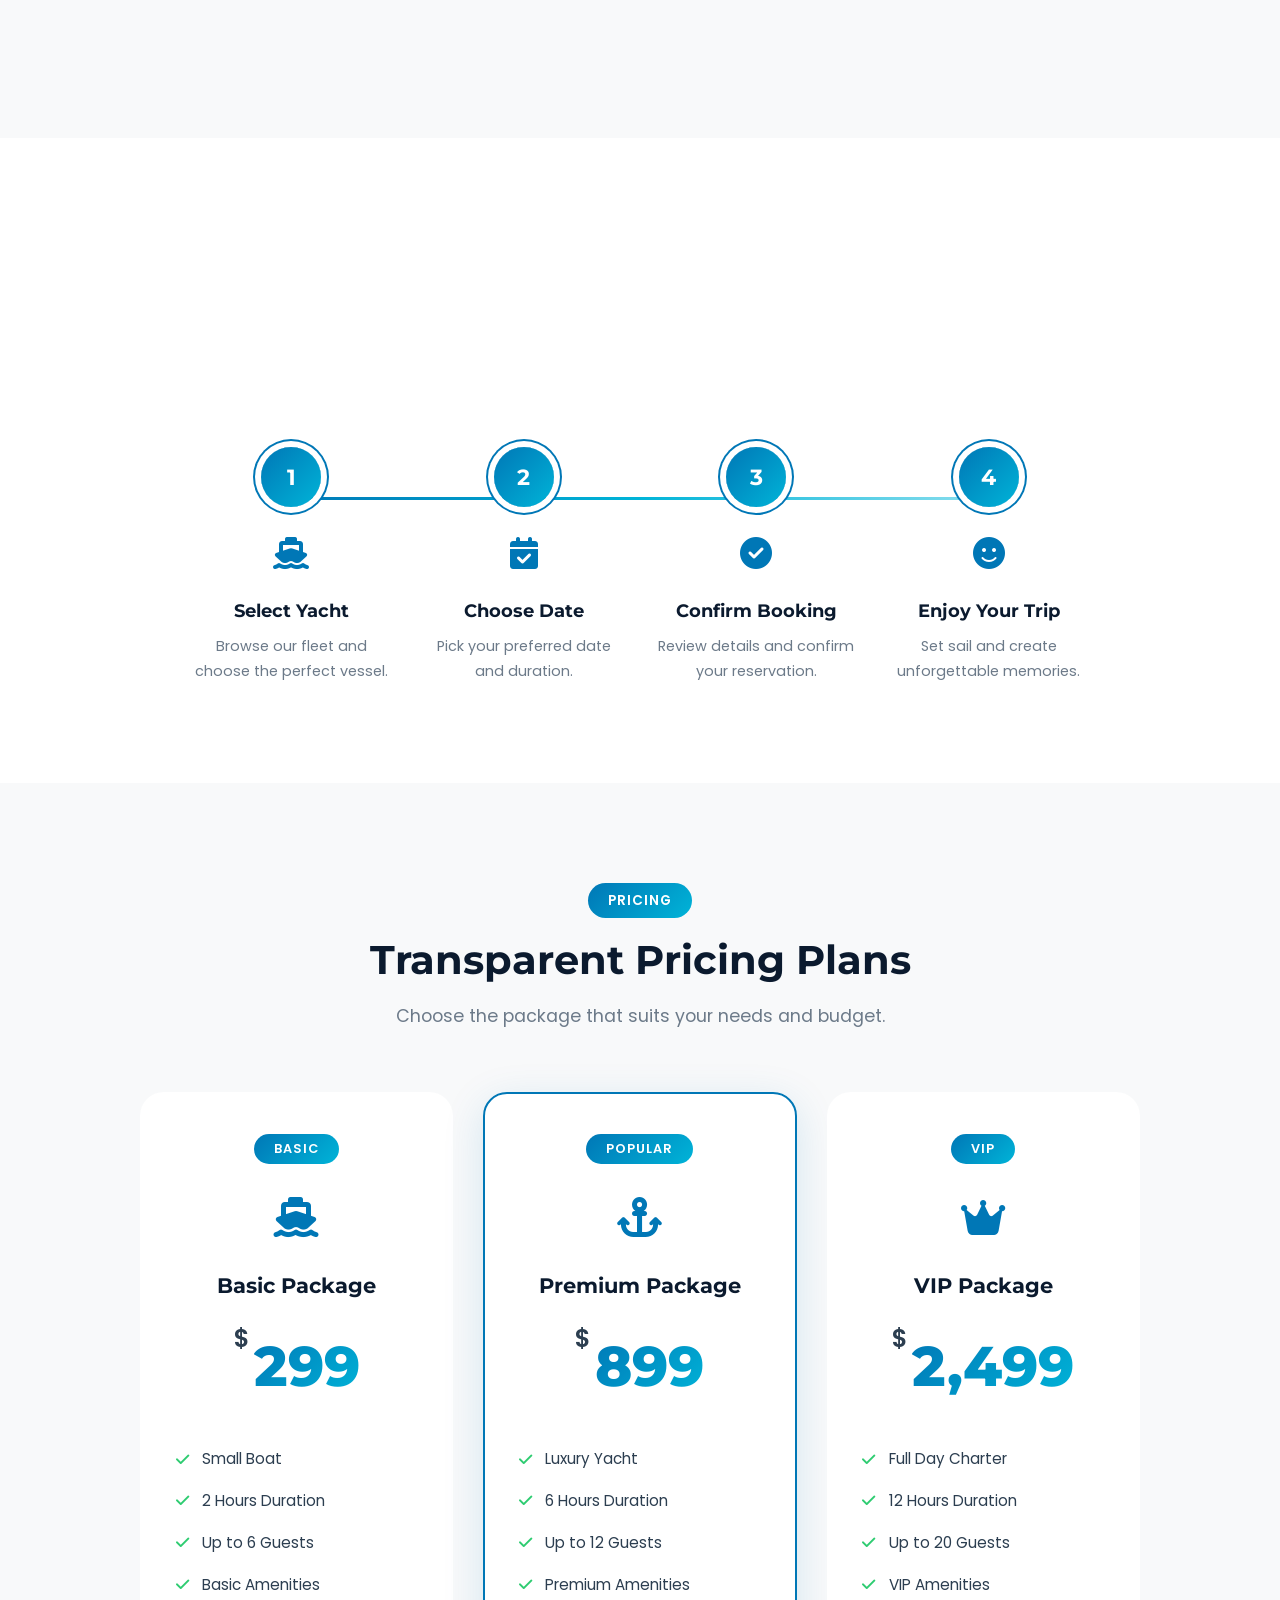
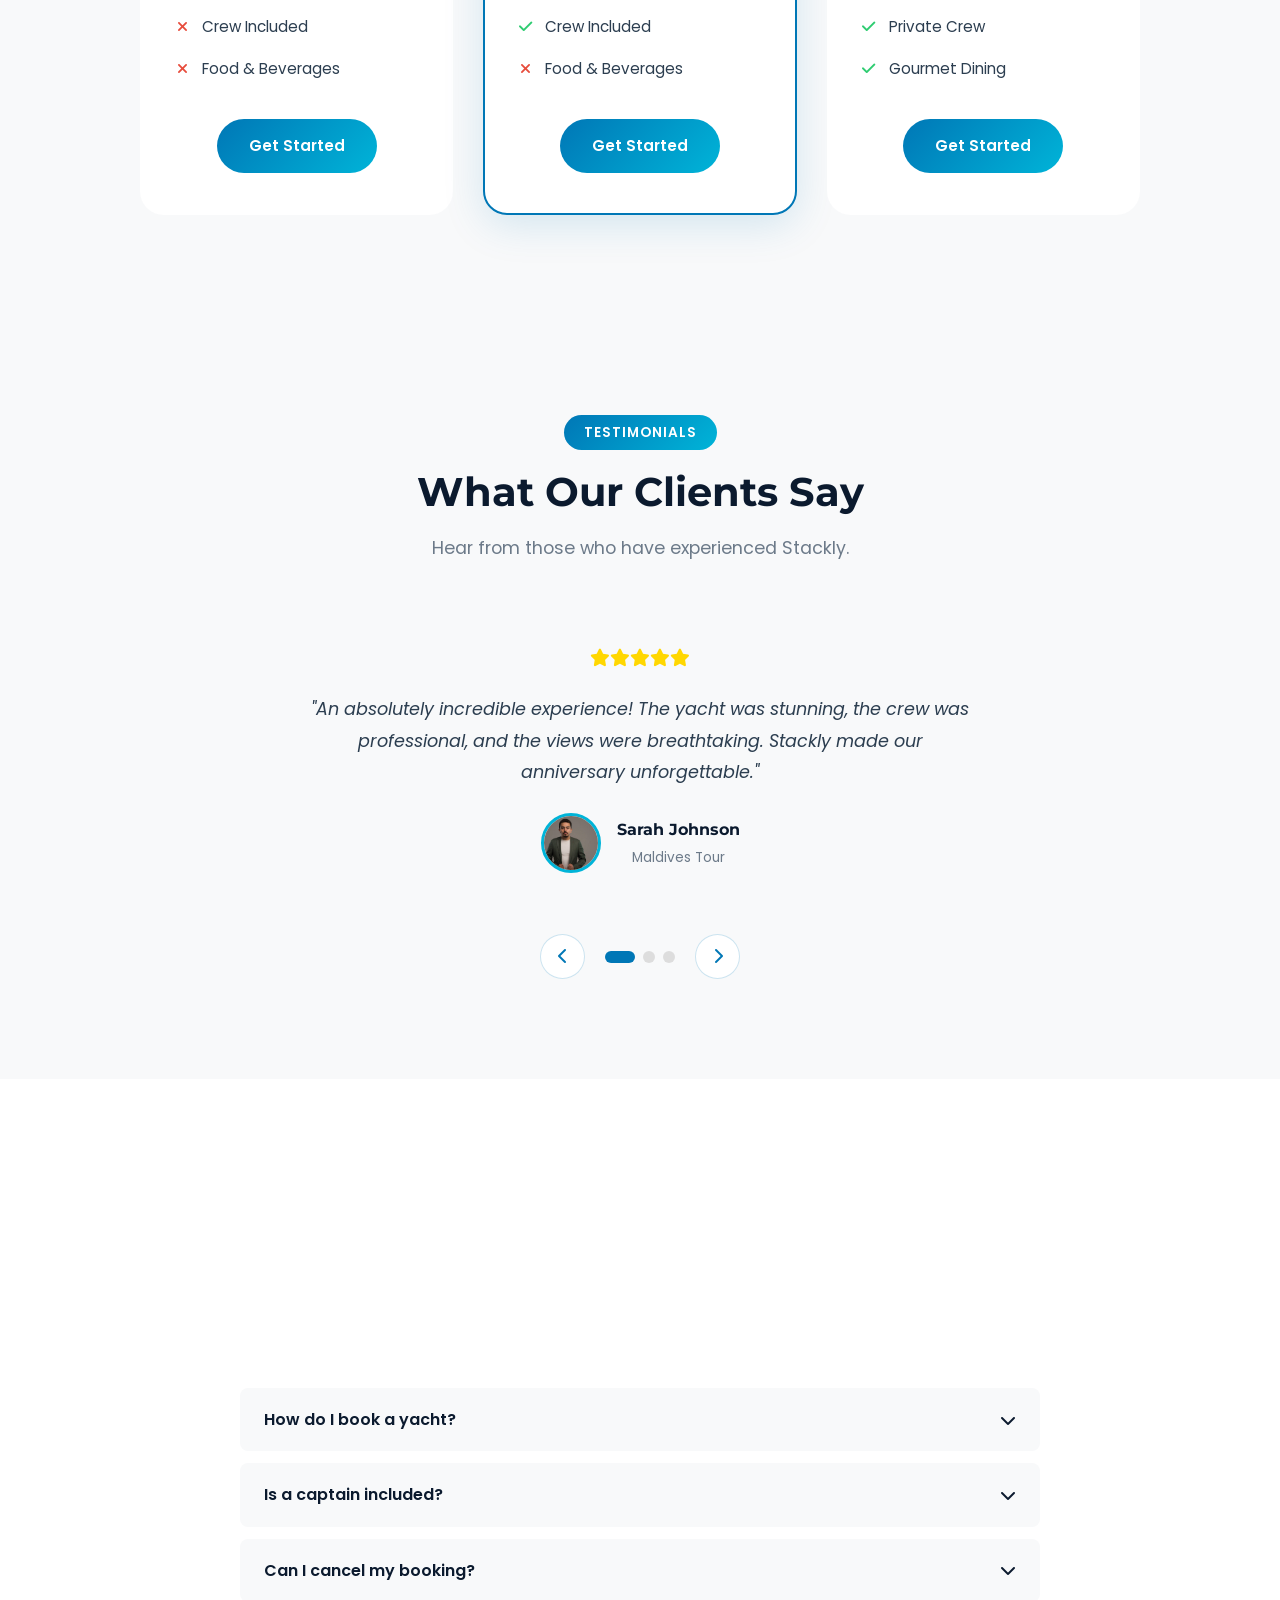
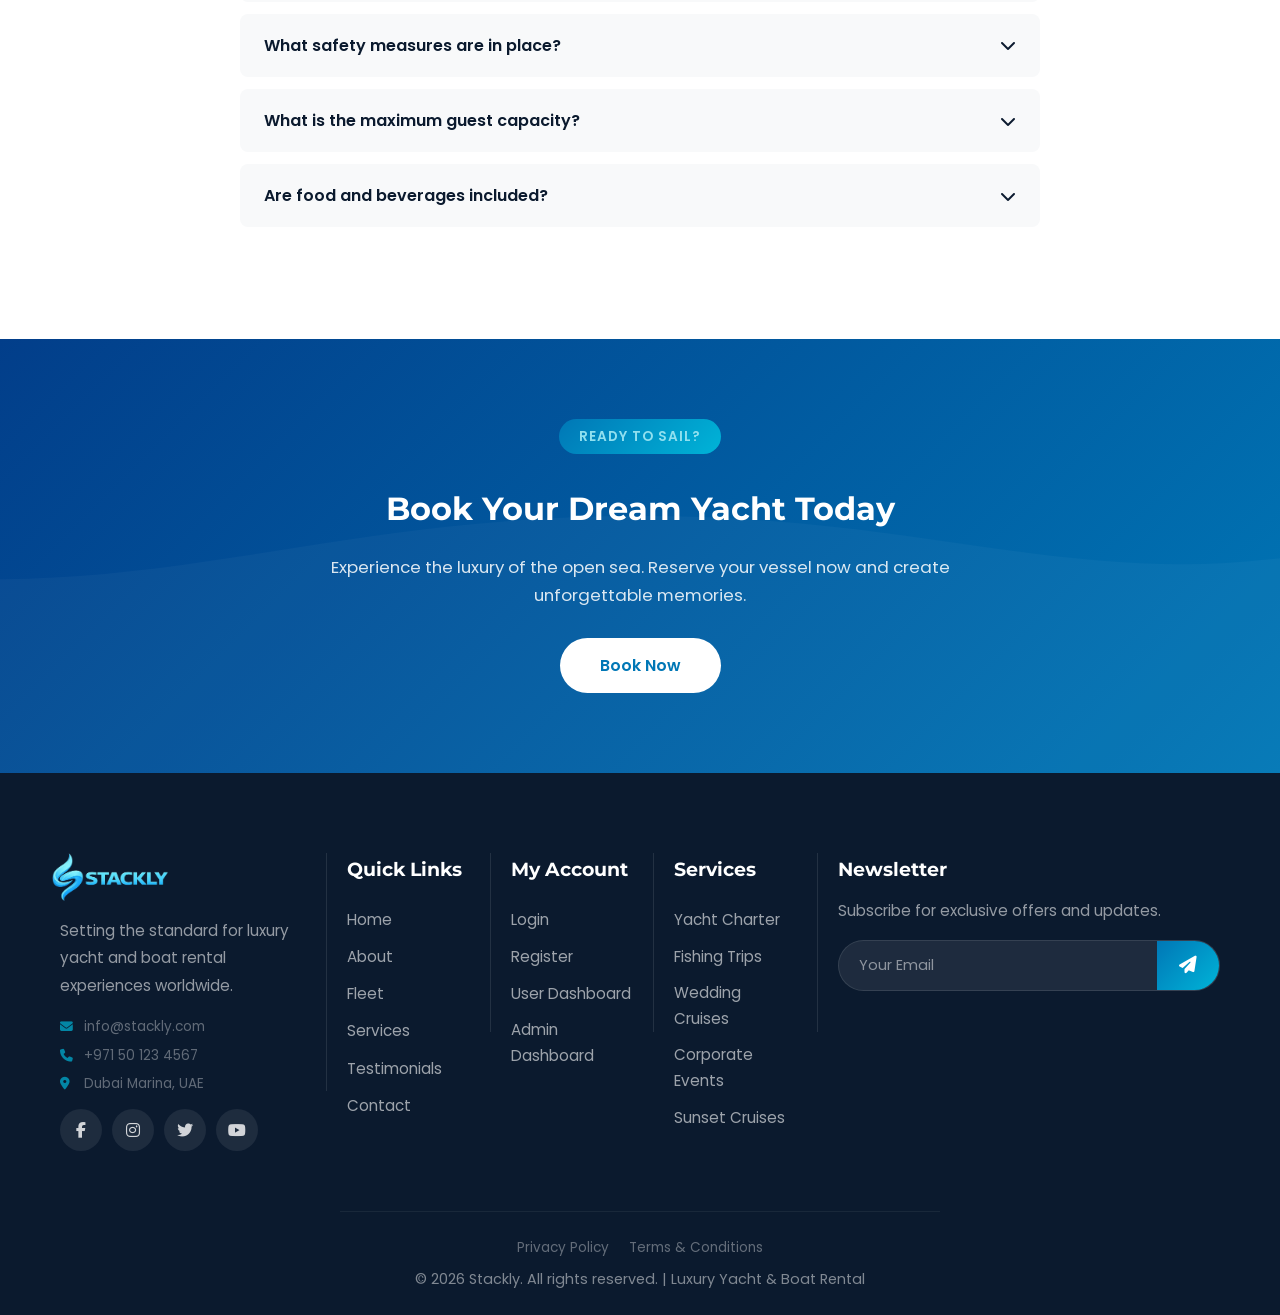
==== commit fd440cad: "completed" ====
--- a/index.html
+++ b/index.html
@@ -38,7 +38,6 @@
         <img src="images/gallery/logo.webp" alt="Stackly">
       </a>
       <ul class="nav-menu" id="nav-menu">
-        <li><button type="button" class="nav-close" id="nav-close" aria-label="Close menu">&times;</button></li>
         <li><a href="index.html" class="nav-link active">Home</a></li>
         <li><a href="about.html" class="nav-link">About</a></li>
         <li class="nav-dropdown">
@@ -117,7 +116,7 @@
             <i class="fas fa-user"></i>
             <input type="number" id="guests" placeholder="Guests" min="1" max="50">
           </div>
-          <a href="404.html" class="btn btn-primary">Search</a>
+          <button type="submit" class="btn btn-primary">Search</button>
         </form>
       </div>
     </div>
--- a/css/style.css
+++ b/css/style.css
@@ -38,14 +38,17 @@
 html {
   scroll-behavior: smooth;
   scroll-padding-top: 80px;
+  overflow-y: scroll;
 }
 
 body {
   font-family: var(--font-primary);
   color: var(--text);
+  padding-top: 80px;
   background: var(--white);
   overflow-x: hidden;
   line-height: 1.7;
+  -webkit-overflow-scrolling: touch;
 }
 
 a {
@@ -304,37 +307,29 @@
    Header / Navbar
    ============================================ */
 #header {
-  position: fixed;
-  top: 0;
-  left: 0;
+  position: fixed !important;
+  top: 0 !important;
+  left: 0 !important;
+  right: 0 !important;
   width: 100%;
-  z-index: 1000;
-  transition: var(--transition);
-  padding: 10px 0;
+  height: 80px;
+  background: var(--dark);
+  z-index: 99999;
+  box-shadow: 0 2px 10px rgba(0, 0, 0, 0.3);
 }
 
 #header.scrolled {
-  background: rgba(255, 255, 255, 0.95);
-  backdrop-filter: blur(20px);
-  -webkit-backdrop-filter: blur(20px);
-  box-shadow: 0 5px 30px rgba(0, 0, 0, 0.1);
-  padding: 5px 0;
-}
-
-#header.scrolled .logo span,
-#header.scrolled .nav-link {
-  color: var(--dark);
+  background: var(--dark);
+  box-shadow: 0 2px 10px rgba(0, 0, 0, 0.3);
 }
 
 .navbar {
   display: flex;
   align-items: center;
   justify-content: space-between;
-  padding: 0 20px;
-  max-width: 1200px;
-  margin: 0 auto;
-  min-height: 60px;
-}
+  height: 100%;
+}
+
 
 .logo {
   display: flex;
@@ -348,9 +343,7 @@
   line-height: 1;
 }
 
-#header.scrolled .logo {
-  color: var(--dark);
-}
+
 
 .logo i {
   font-size: 1.6rem;
@@ -367,15 +360,7 @@
 .nav-menu {
   display: flex;
   align-items: center;
-  gap: 2px;
-  margin: 0;
-  margin-left: auto;
-  padding: 0;
-  list-style: none;
-}
-
-.nav-menu li:first-child a {
-  margin-right: 8px;
+  gap: 4px;
 }
 
 .mobile-nav-item {
@@ -391,10 +376,6 @@
   transition: var(--transition);
   position: relative;
   white-space: nowrap;
-}
-
-#header.scrolled .nav-link {
-  color: var(--text);
 }
 
 .nav-link::after {
@@ -476,10 +457,6 @@
   color: var(--primary);
 }
 
-#header.scrolled .dropdown-menu .nav-link {
-  color: var(--text);
-}
-
 .nav-actions {
   display: flex;
   align-items: center;
@@ -501,17 +478,6 @@
   transform: translateY(-2px);
 }
 
-#header.scrolled .nav-actions .btn-outline {
-  border-color: var(--primary);
-  color: var(--white);
-  background: var(--primary);
-}
-
-#header.scrolled .nav-actions .btn-outline:hover {
-  background: var(--dark-blue);
-  color: var(--white);
-}
-
 .nav-actions .btn-primary.btn-sm {
   display: inline-flex;
 }
@@ -521,30 +487,6 @@
   display: none;
 }
 
-/* Nav Close Button (mobile) */
-.nav-close {
-  display: none;
-  position: absolute;
-  top: 16px;
-  right: 16px;
-  width: 36px;
-  height: 36px;
-  align-items: center;
-  justify-content: center;
-  background: var(--light-gray);
-  border: none;
-  border-radius: 50%;
-  font-size: 1.4rem;
-  cursor: pointer;
-  color: var(--dark);
-  transition: var(--transition);
-  z-index: 10;
-}
-
-.nav-close:hover {
-  background: var(--primary);
-  color: var(--white);
-}
 
 /* Hamburger */
 .hamburger {
@@ -566,10 +508,6 @@
   transition: var(--transition);
 }
 
-#header.scrolled .hamburger span {
-  background: var(--dark);
-}
-
 .hamburger.active span:nth-child(1) {
   transform: rotate(45deg) translate(5px, 6px);
 }
@@ -645,7 +583,7 @@
   position: relative;
   z-index: 2;
   text-align: center;
-  padding: 120px 20px 80px;
+  padding: 50px 20px 80px;
   width: 100%;
 }
 
@@ -2165,7 +2103,7 @@
    ============================================ */
 .page-banner {
   position: relative;
-  padding: 160px 0 80px;
+  padding: 90px 0 80px;
   text-align: center;
   overflow: hidden;
   background-size: cover;
--- a/css/responsive.css
+++ b/css/responsive.css
@@ -146,21 +146,27 @@
     font-size: 0.95rem;
   }
 
-  /* Navbar */
-  #header {
-    background: rgba(255, 255, 255, 0.06);
-    backdrop-filter: blur(4px);
-    -webkit-backdrop-filter: blur(4px);
-  }
-
-  #header.scrolled {
-    background: rgba(255, 255, 255, 0.97);
-  }
-
-  .navbar {
+  .hamburger {
     display: flex;
-    align-items: center;
-    justify-content: space-between;
+  }
+
+  .nav-menu {
+    position: fixed;
+    top: 80px;
+    right: -100%;
+    width: 280px;
+    height: calc(100vh - 80px);
+    background: var(--white);
+    flex-direction: column;
+    padding: 60px 0 20px;
+    transition: right 0.3s cubic-bezier(0.4, 0, 0.2, 1);
+    box-shadow: -5px 0 30px rgba(0, 0, 0, 0.1);
+    z-index: 999;
+    overflow-y: auto;
+  }
+
+  .nav-menu.open {
+    right: 0;
   }
 
   .logo {
@@ -189,13 +195,17 @@
   }
 
   #header.scrolled .mobile-back {
-    color: var(--dark);
-    background: var(--light-gray);
+    color: var(--white);
+    background: rgba(255,255,255,0.15);
   }
 
   .mobile-back:hover {
     background: var(--primary) !important;
     color: var(--white) !important;
+  }
+
+  #header.scrolled .mobile-back:hover {
+    background: var(--primary) !important;
   }
 
 
@@ -216,27 +226,6 @@
     visibility: visible;
   }
 
-  .nav-menu {
-    position: fixed;
-    top: 0;
-    right: -100%;
-    width: 300px;
-    height: 100vh;
-    background: var(--white);
-    flex-direction: column;
-    padding: 60px 0 24px;
-    box-shadow: -10px 0 40px rgba(0, 0, 0, 0.15);
-    transition: right 0.35s cubic-bezier(0.4, 0, 0.2, 1);
-    z-index: 999;
-    gap: 2px;
-    overflow-y: auto;
-    align-items: flex-start;
-  }
-
-  .nav-menu.open {
-    right: 0;
-  }
-
   .nav-menu .nav-link {
     color: var(--text);
     font-size: 0.95rem;
@@ -256,30 +245,6 @@
   .nav-menu .nav-link.active {
     background: rgba(0, 119, 182, 0.08);
     color: var(--primary);
-  }
-
-  .nav-menu li:first-child a {
-    margin-right: 0;
-  }
-
-  .nav-menu li:first-child {
-    position: static;
-  }
-
-  .nav-close {
-    display: flex;
-    position: absolute;
-    top: 12px;
-    right: 12px;
-    width: 32px;
-    height: 32px;
-    font-size: 1.3rem;
-  }
-
-  .hamburger {
-    display: flex;
-    align-self: center;
-    margin-left: 4px;
   }
 
   .nav-actions .btn-outline,
@@ -363,6 +328,10 @@
   }
 
   /* Hero */
+  .hero {
+    align-items: flex-start;
+  }
+
   .hero-title {
     font-size: 2rem;
   }
@@ -379,6 +348,10 @@
   .hero-buttons .btn {
     width: 100%;
     max-width: 280px;
+  }
+
+  .hero-search {
+    margin-top: 30px;
   }
 
   .search-form {
@@ -689,7 +662,7 @@
 
   /* Page Banner */
   .page-banner {
-    padding: 120px 0 60px;
+    padding: 50px 0 60px;
     background-attachment: scroll;
   }
 
@@ -743,7 +716,11 @@
   }
 
   .hero-content {
-    padding: 100px 16px 60px;
+    padding: 20px 16px 60px;
+  }
+
+  .hero-search {
+    margin-top: 20px;
   }
 
   .about-stats {
@@ -1075,7 +1052,6 @@
   }
 
   .nav-menu {
-    padding-top: 60px;
     overflow-y: auto;
   }
 
@@ -1122,7 +1098,7 @@
   }
 
   .page-banner {
-    padding: 100px 0 50px;
+    padding: 30px 0 50px;
   }
 
   .page-banner h1 {
